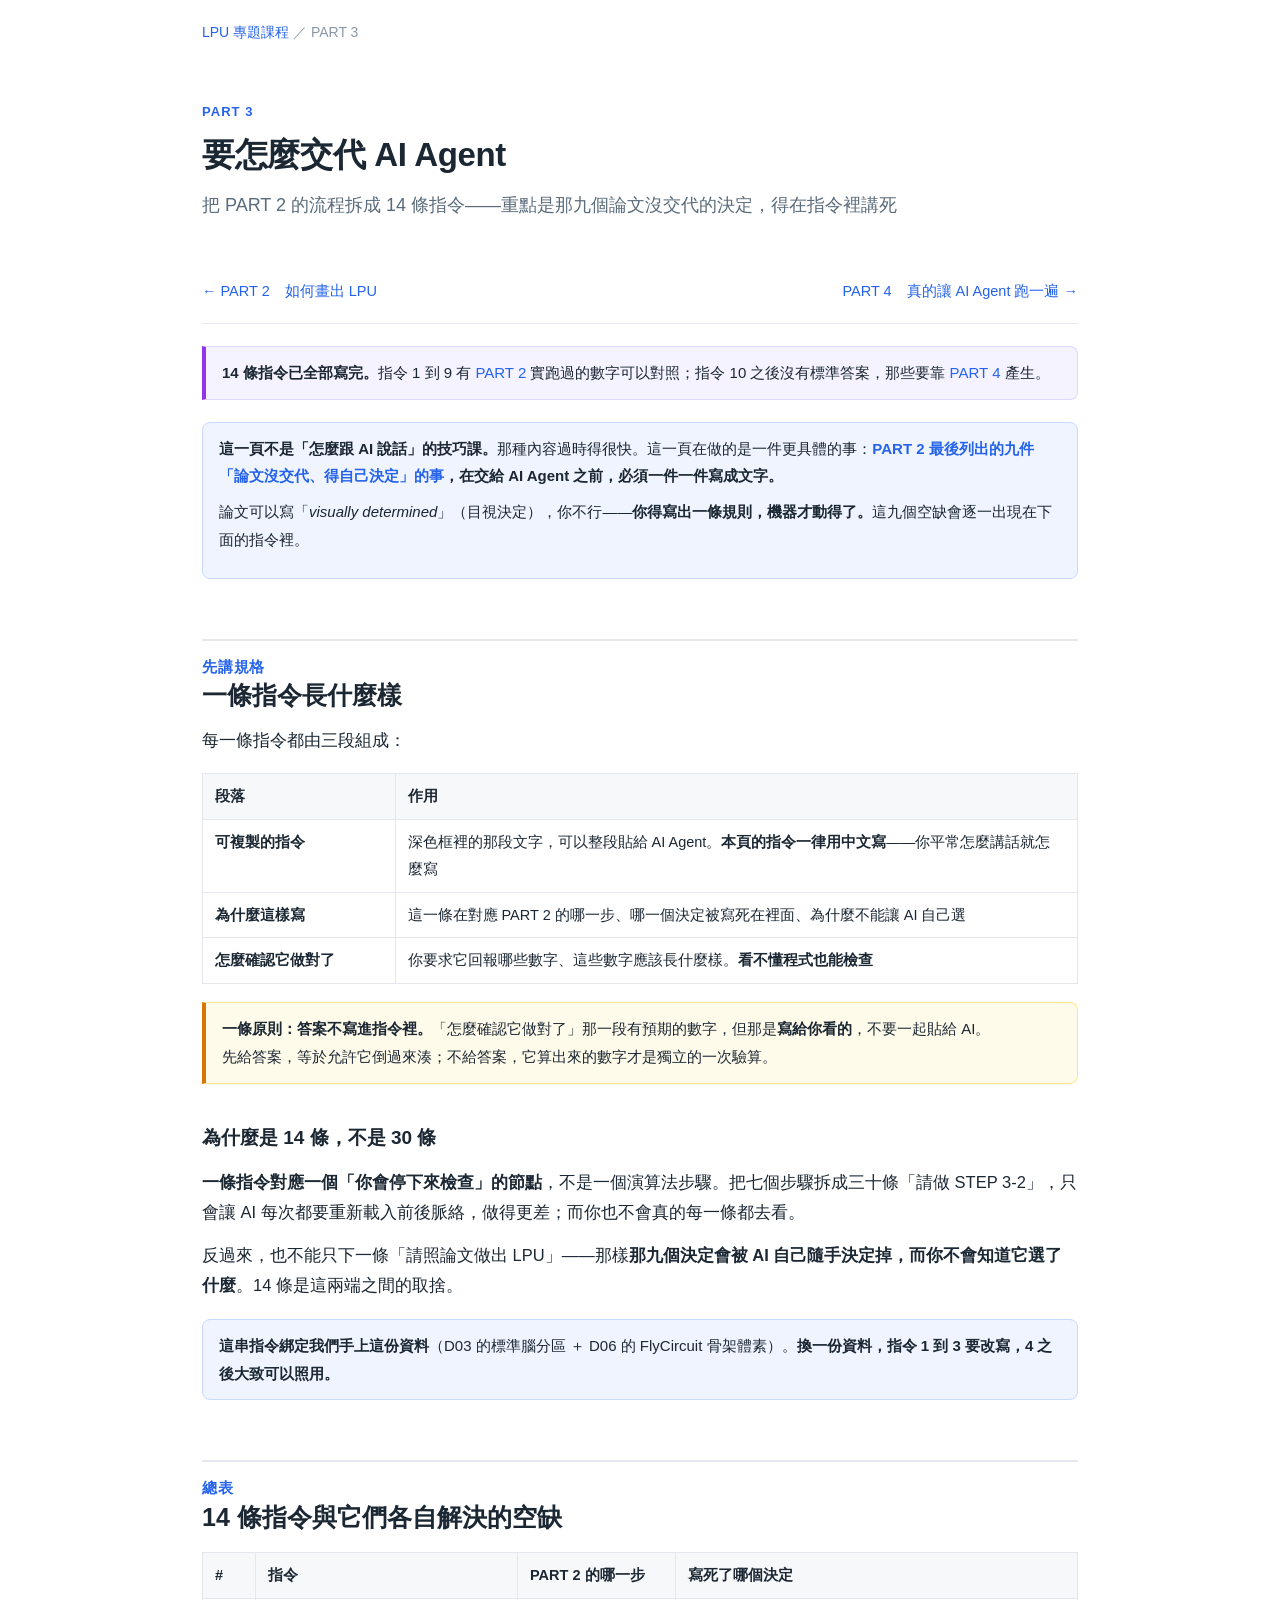
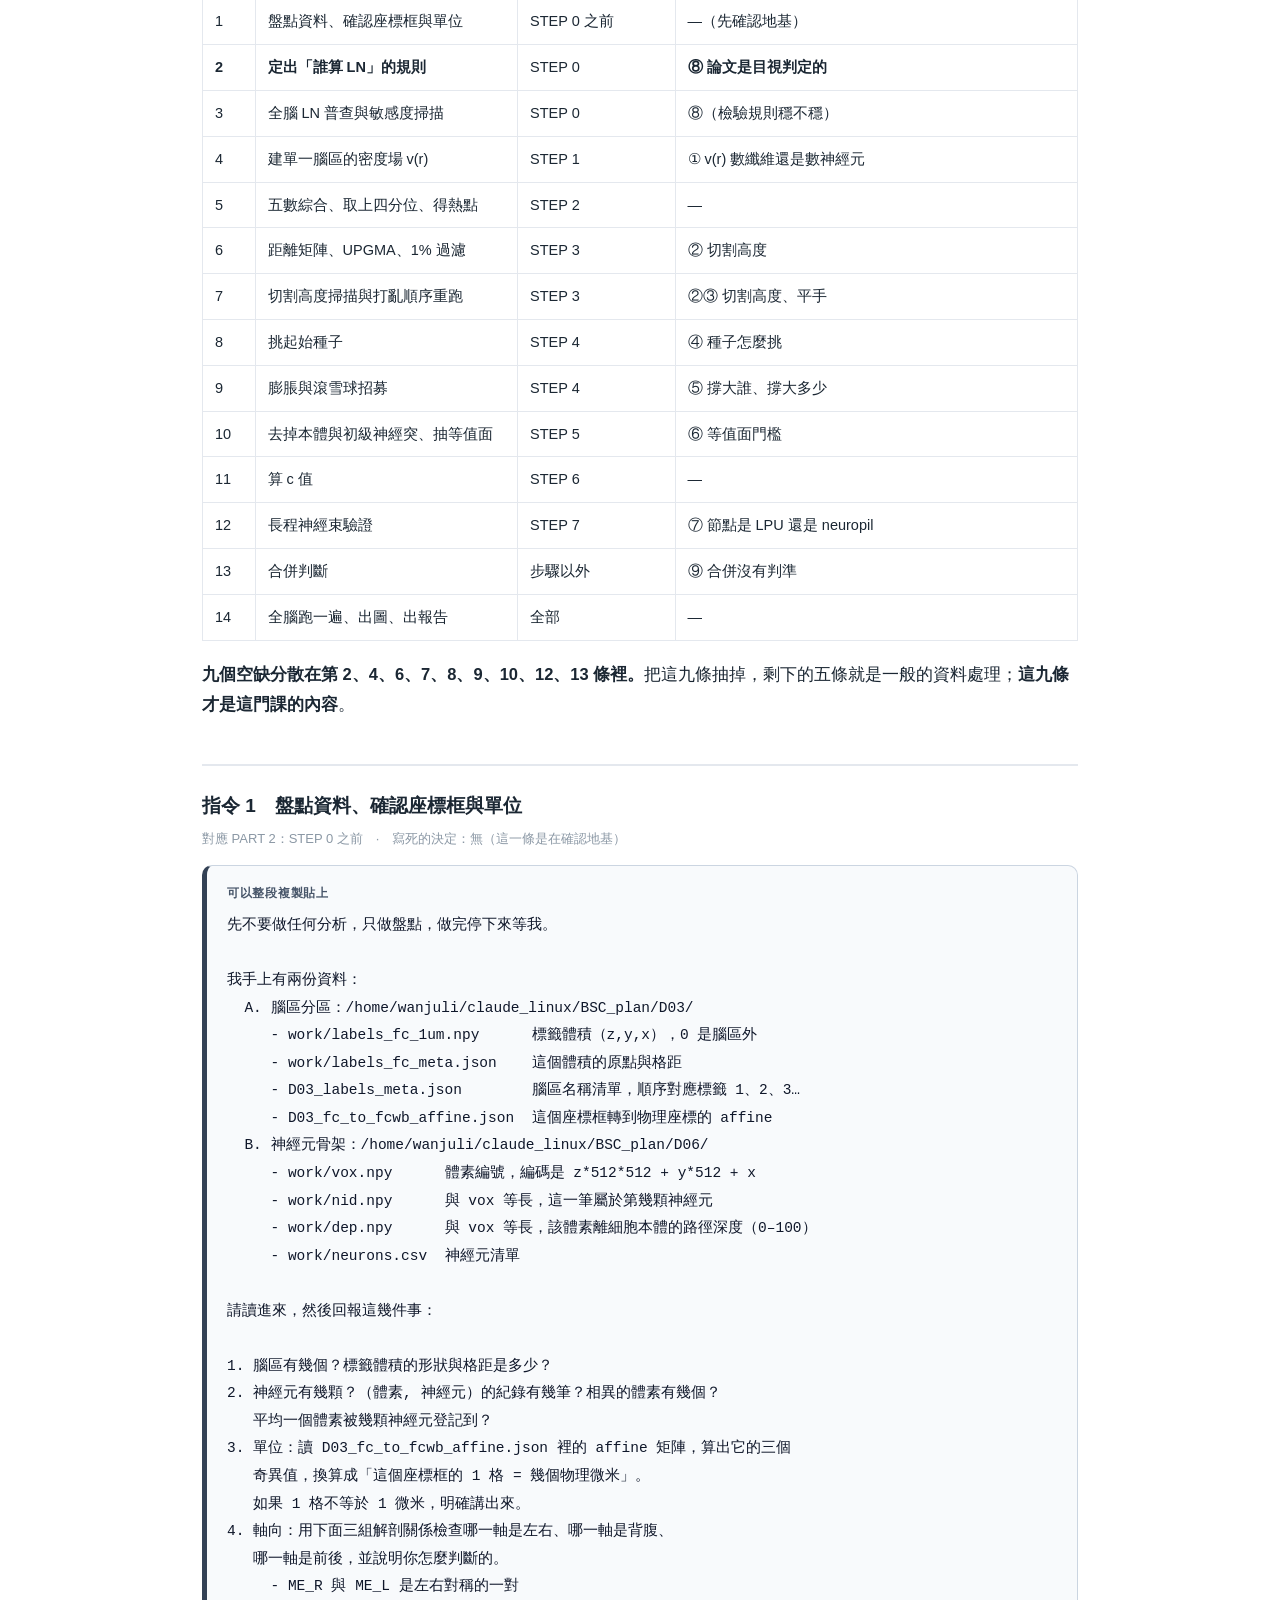
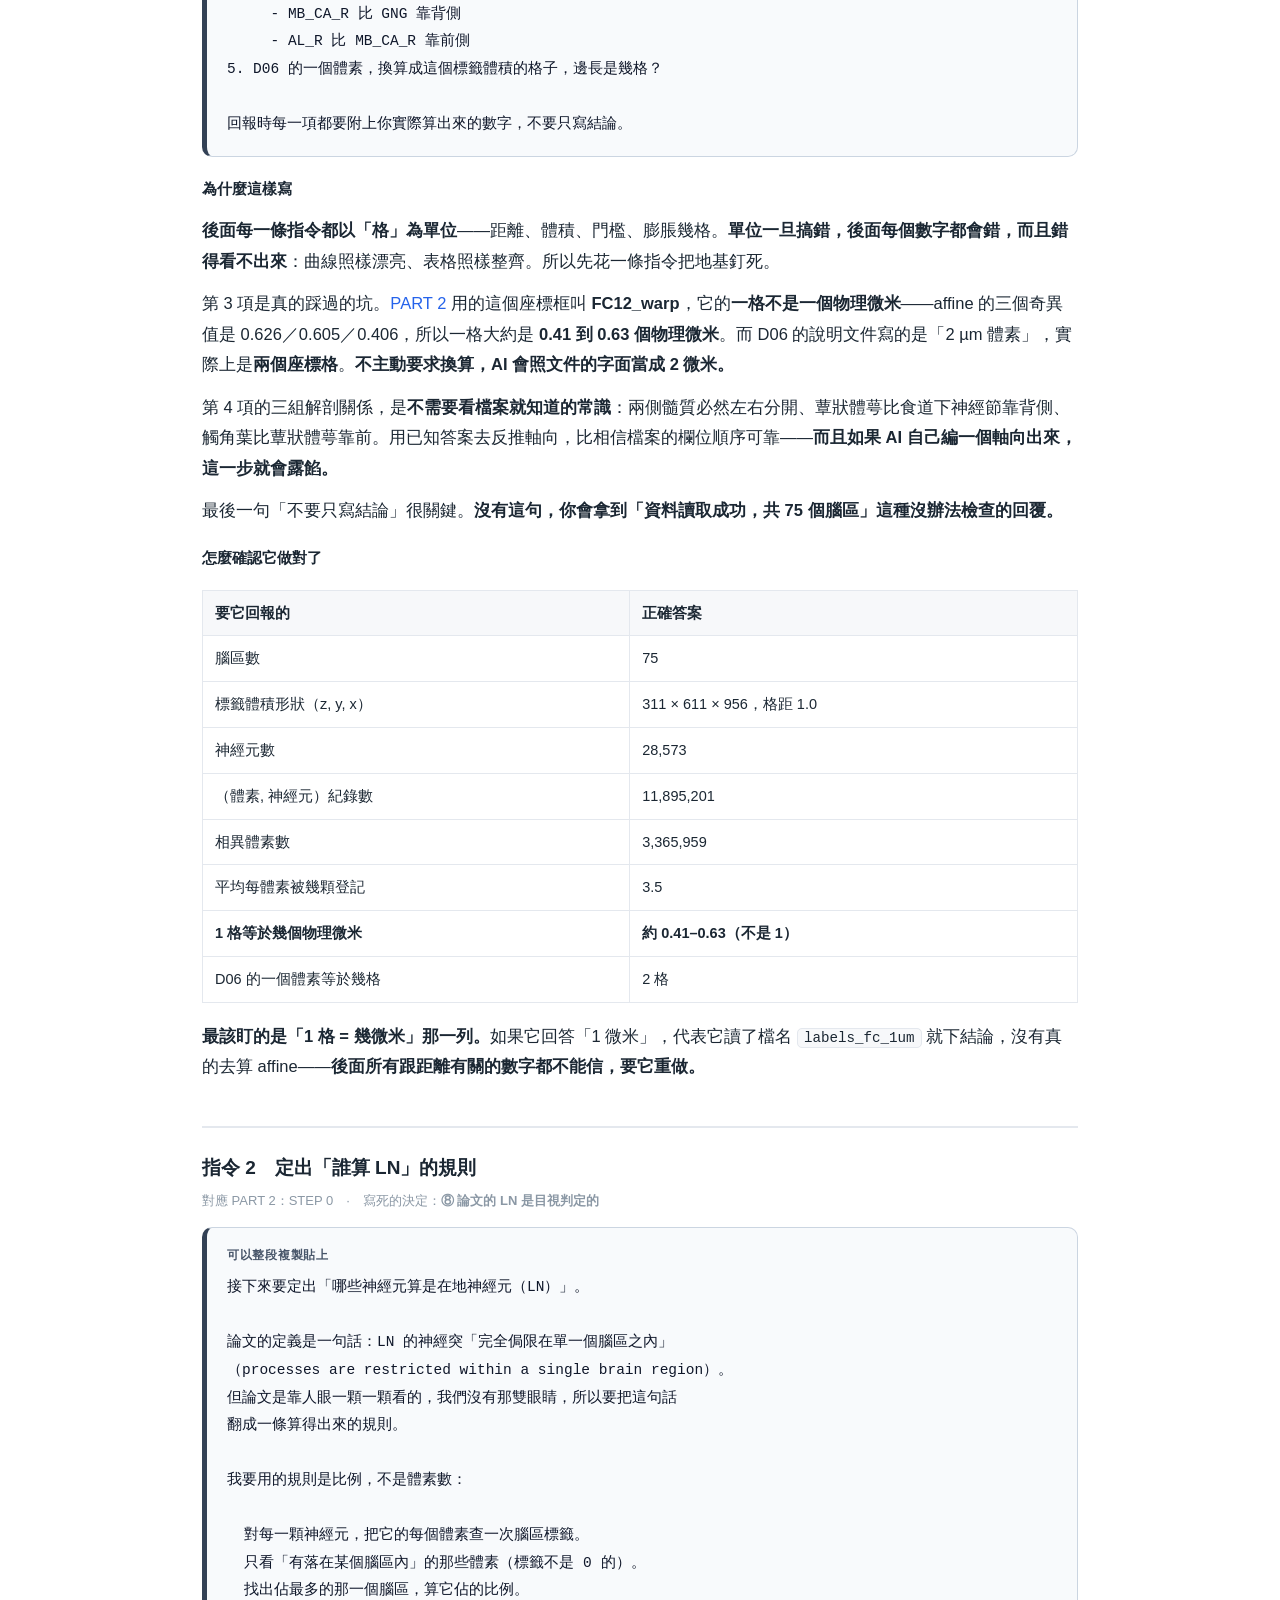
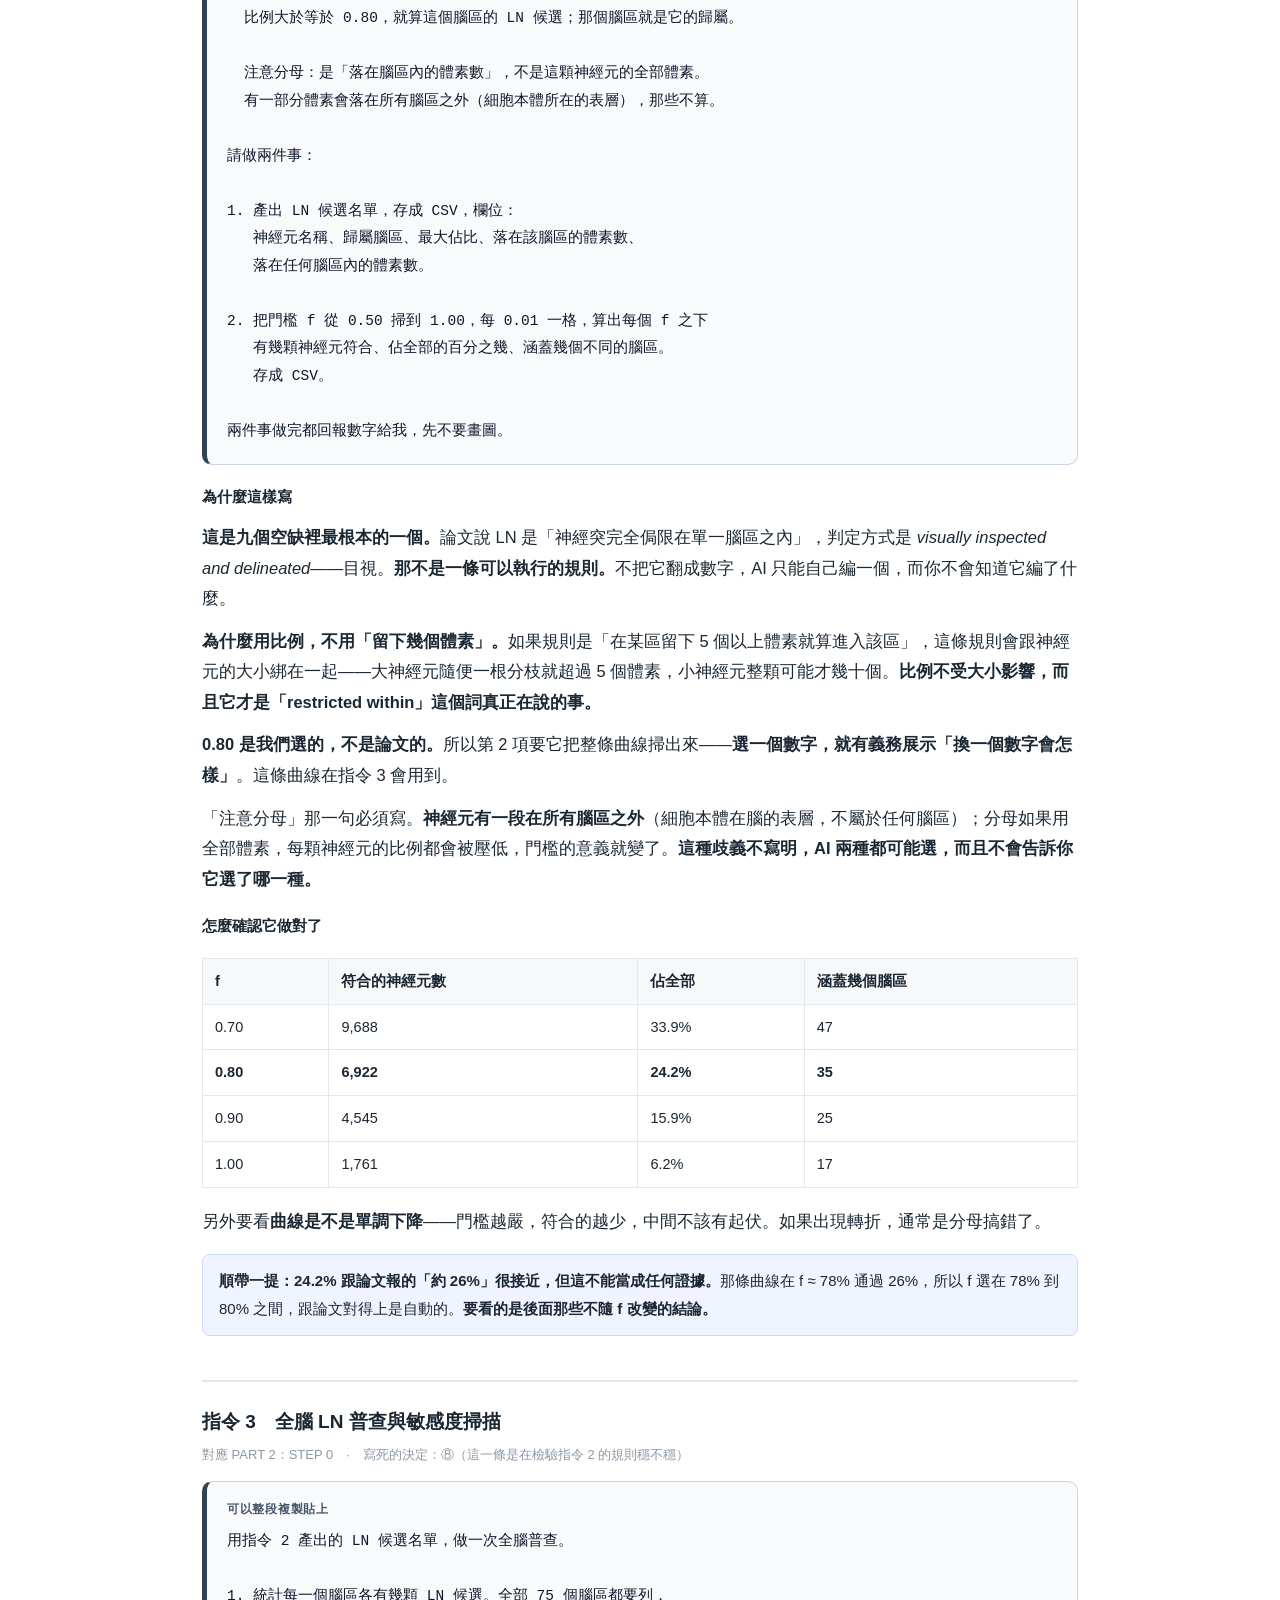
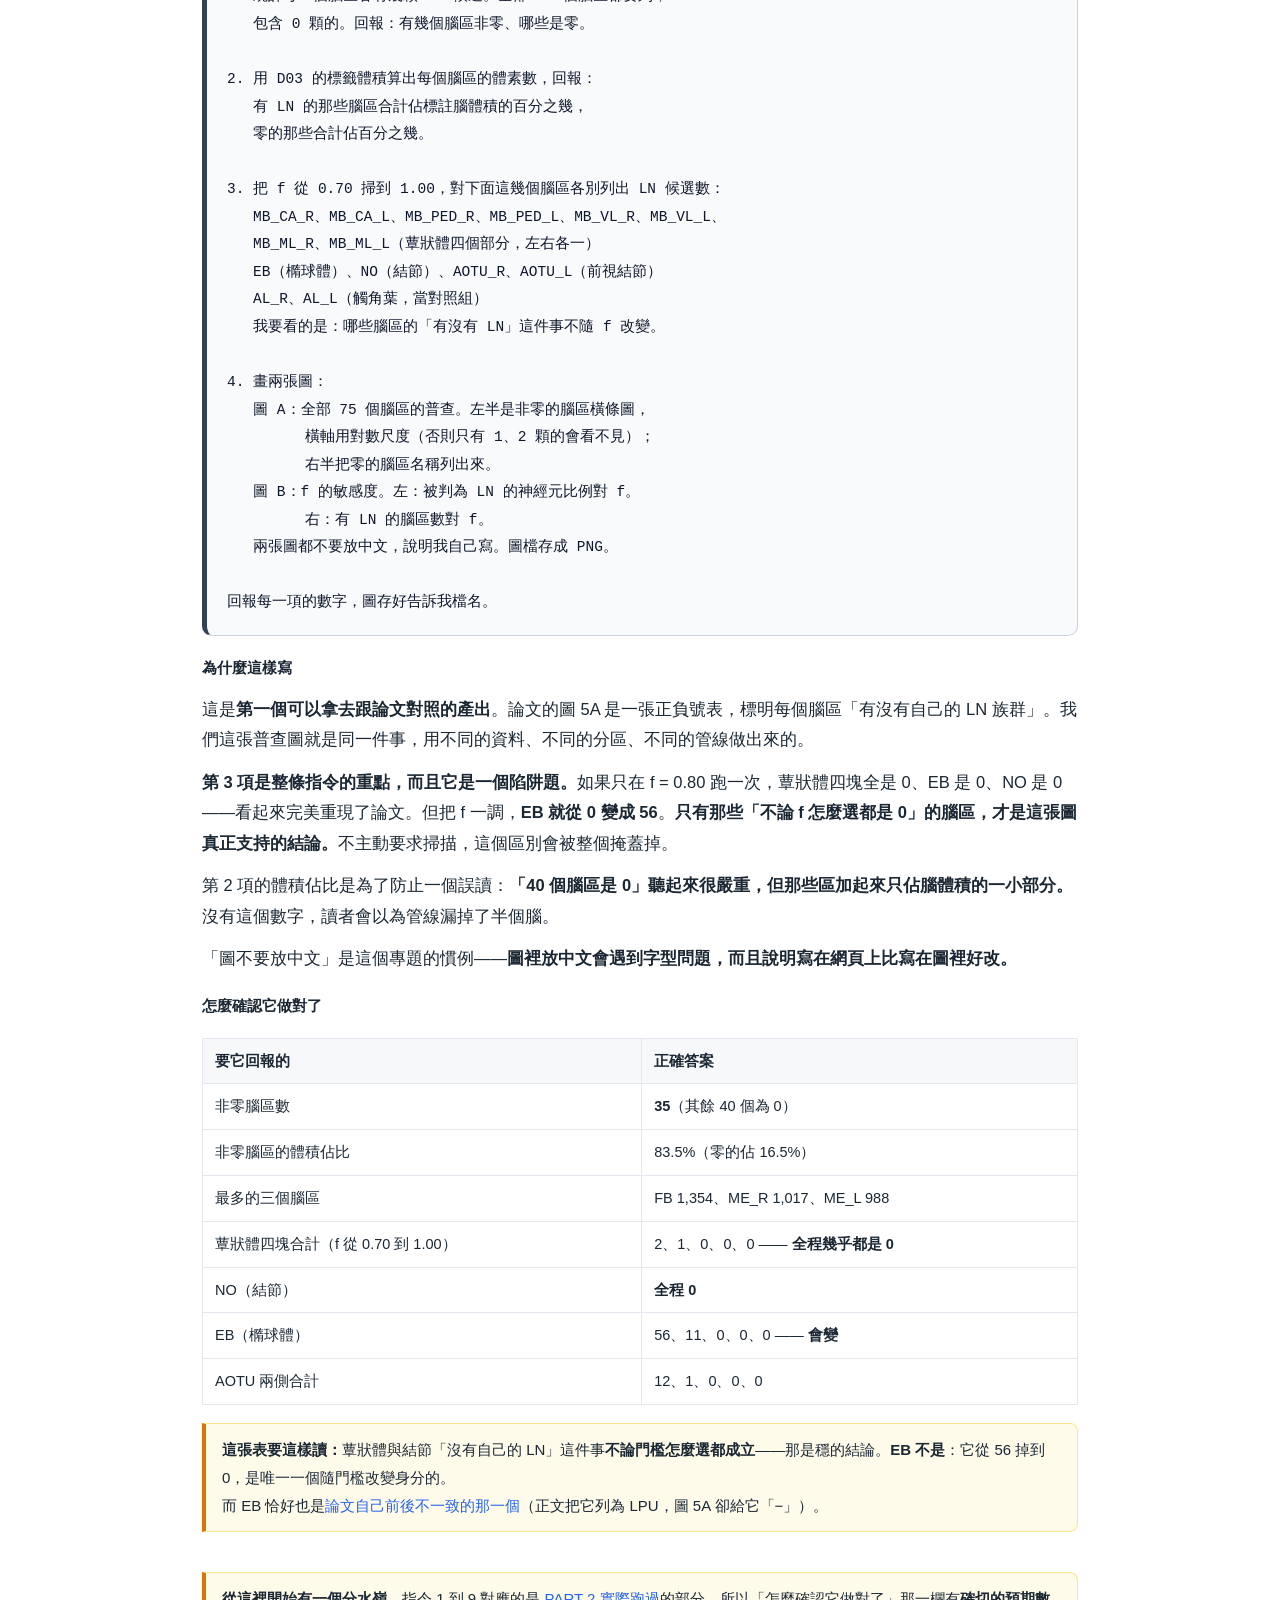
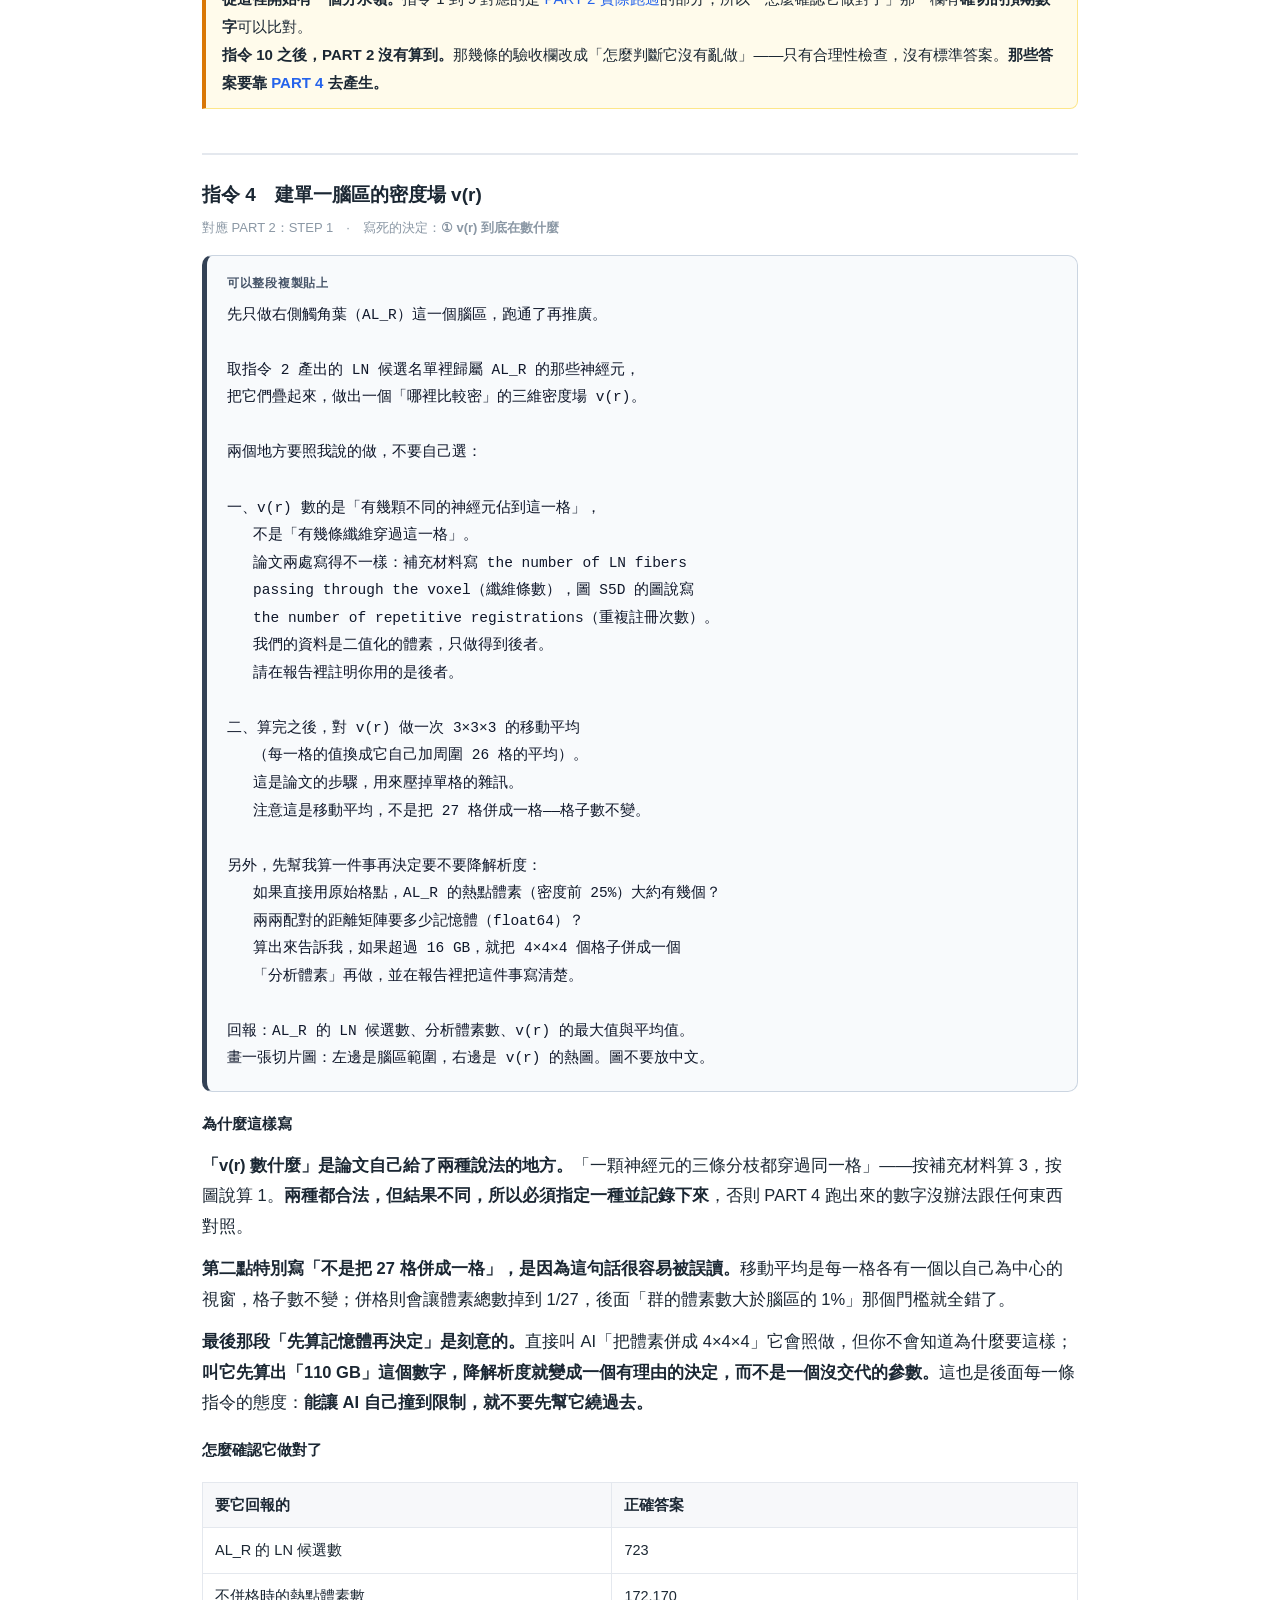
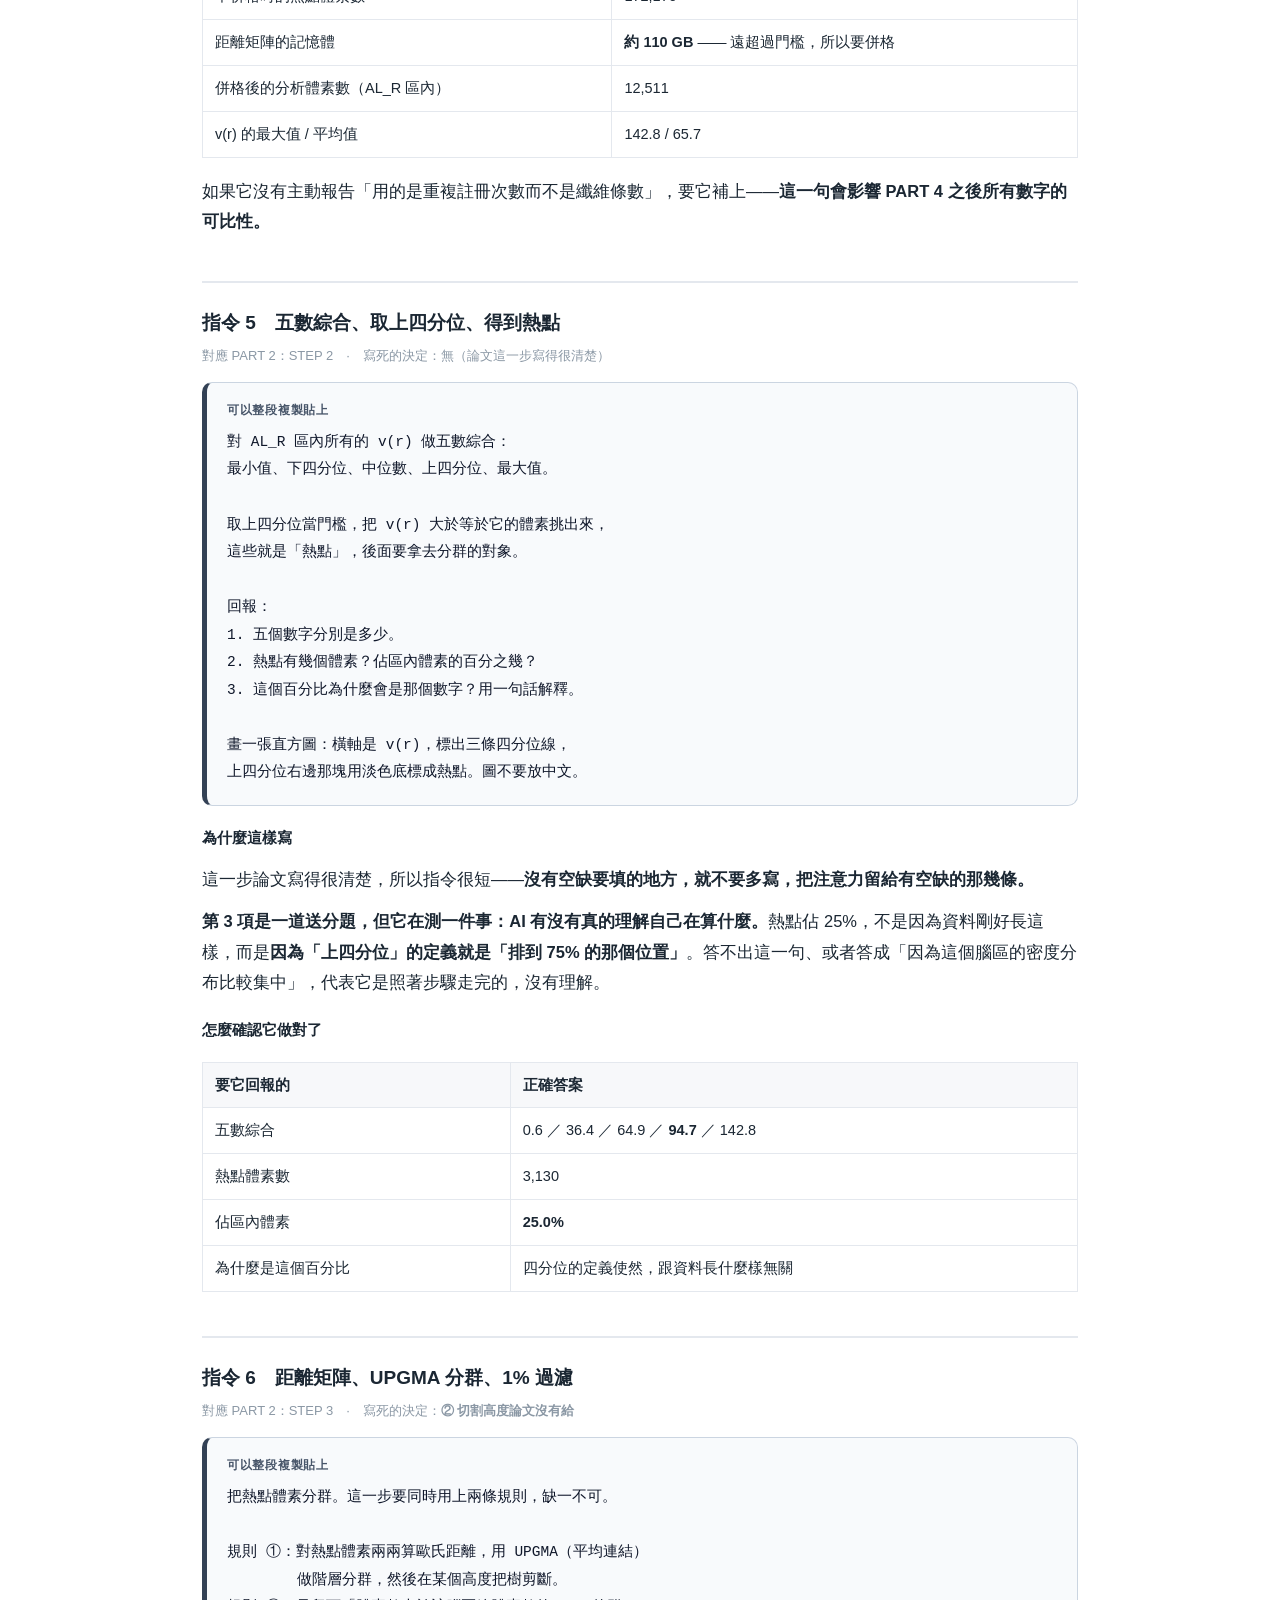
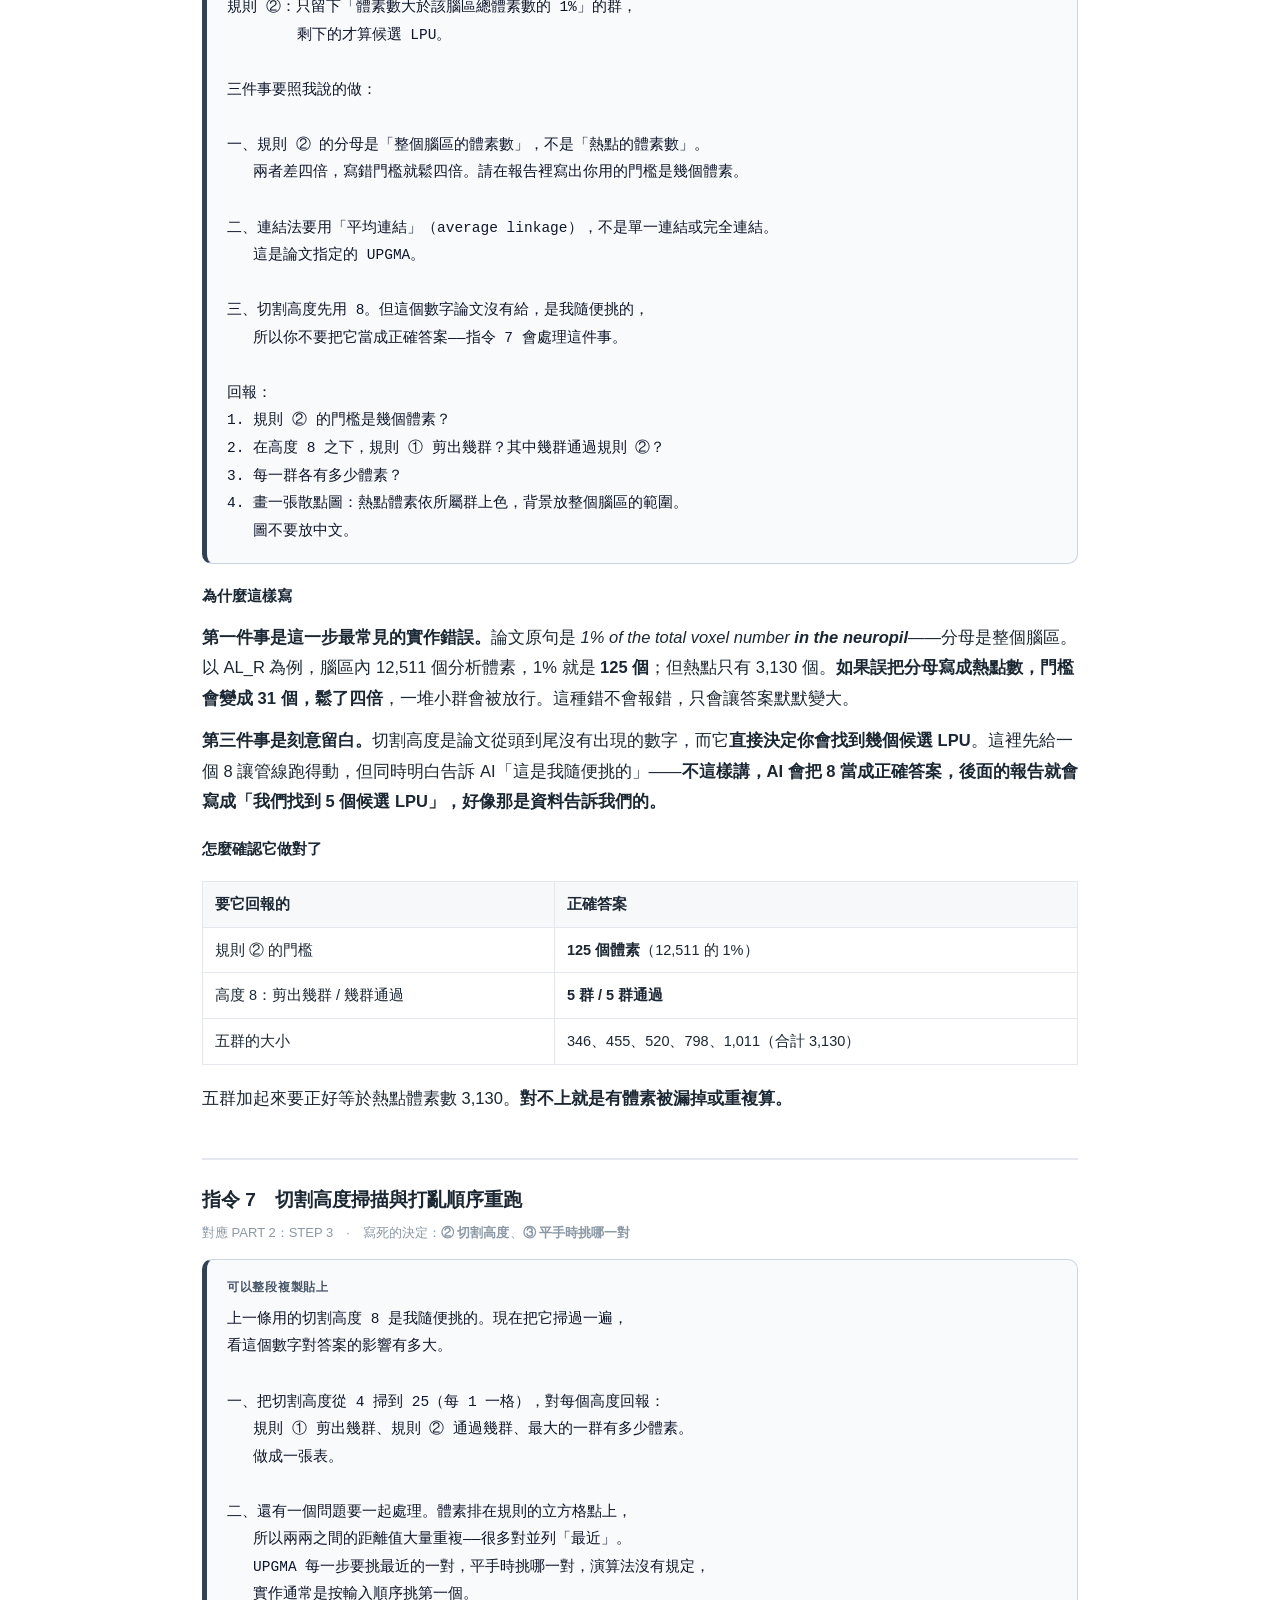
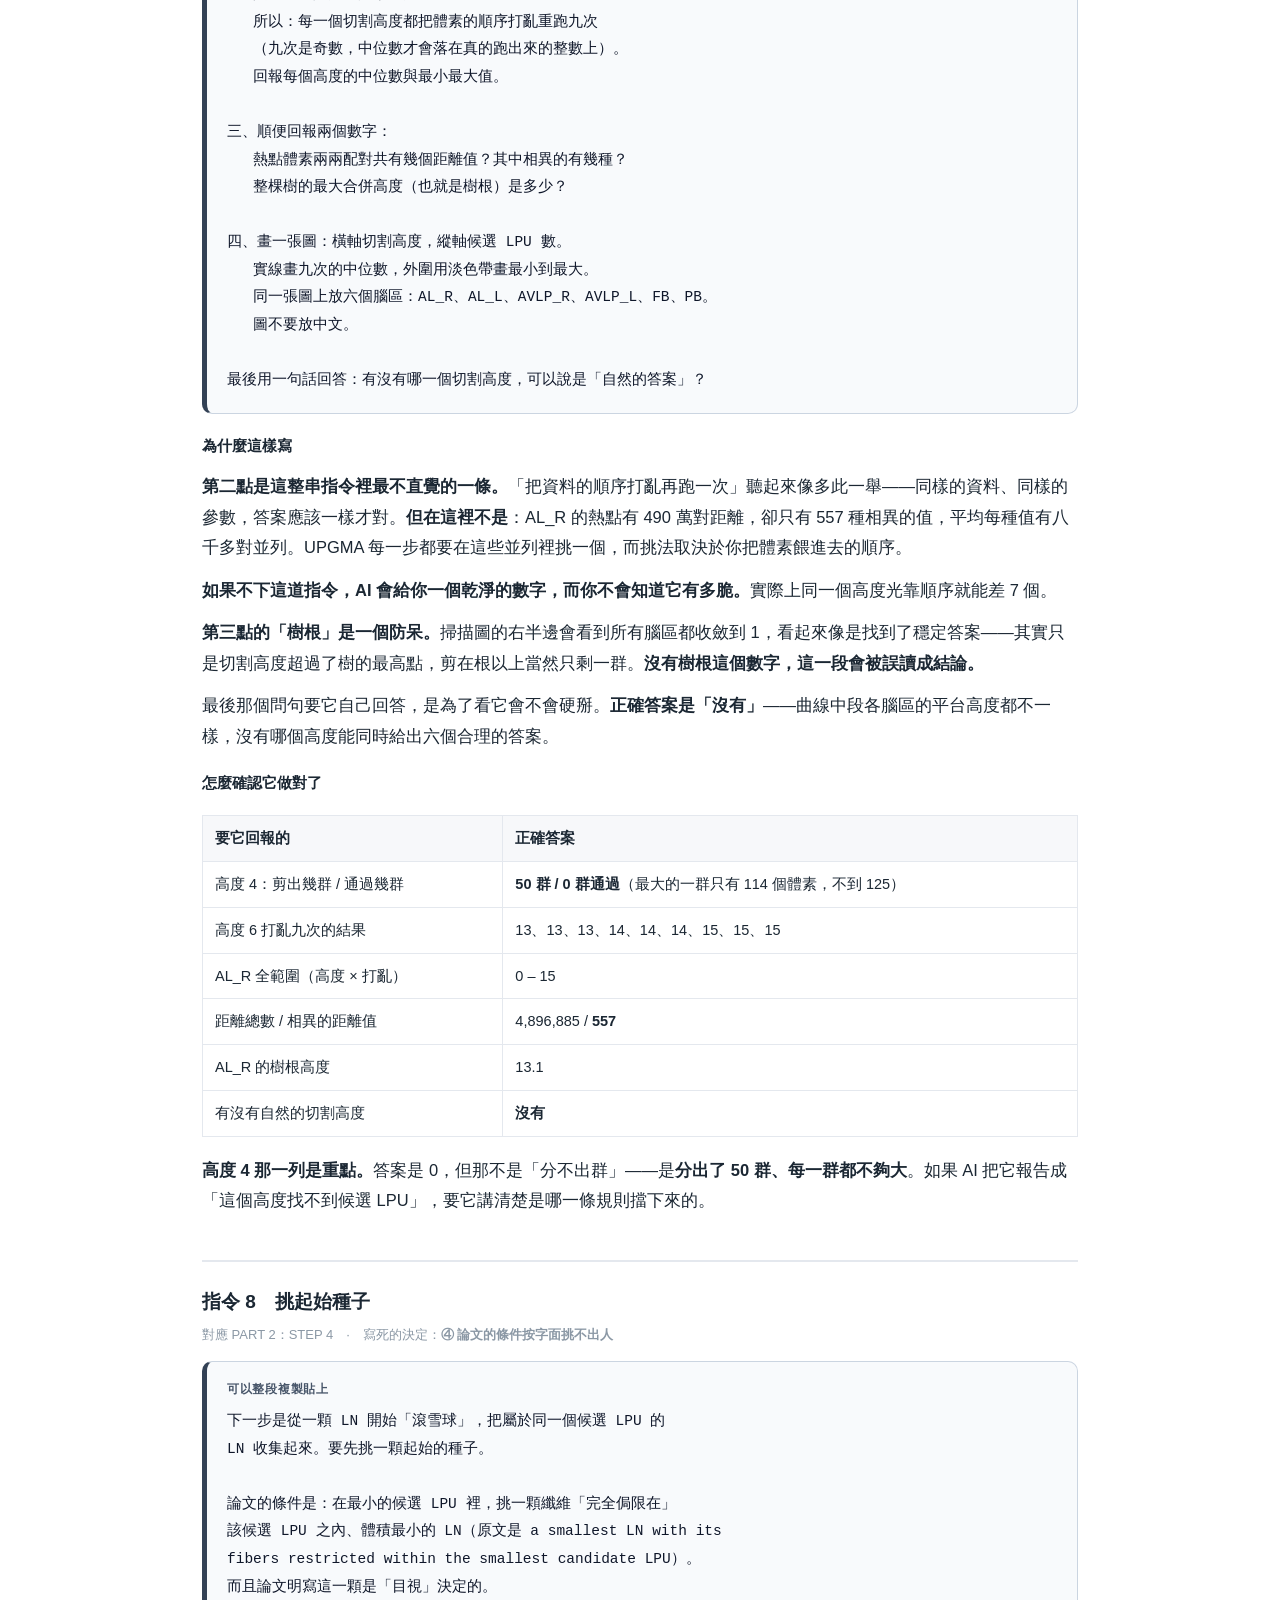
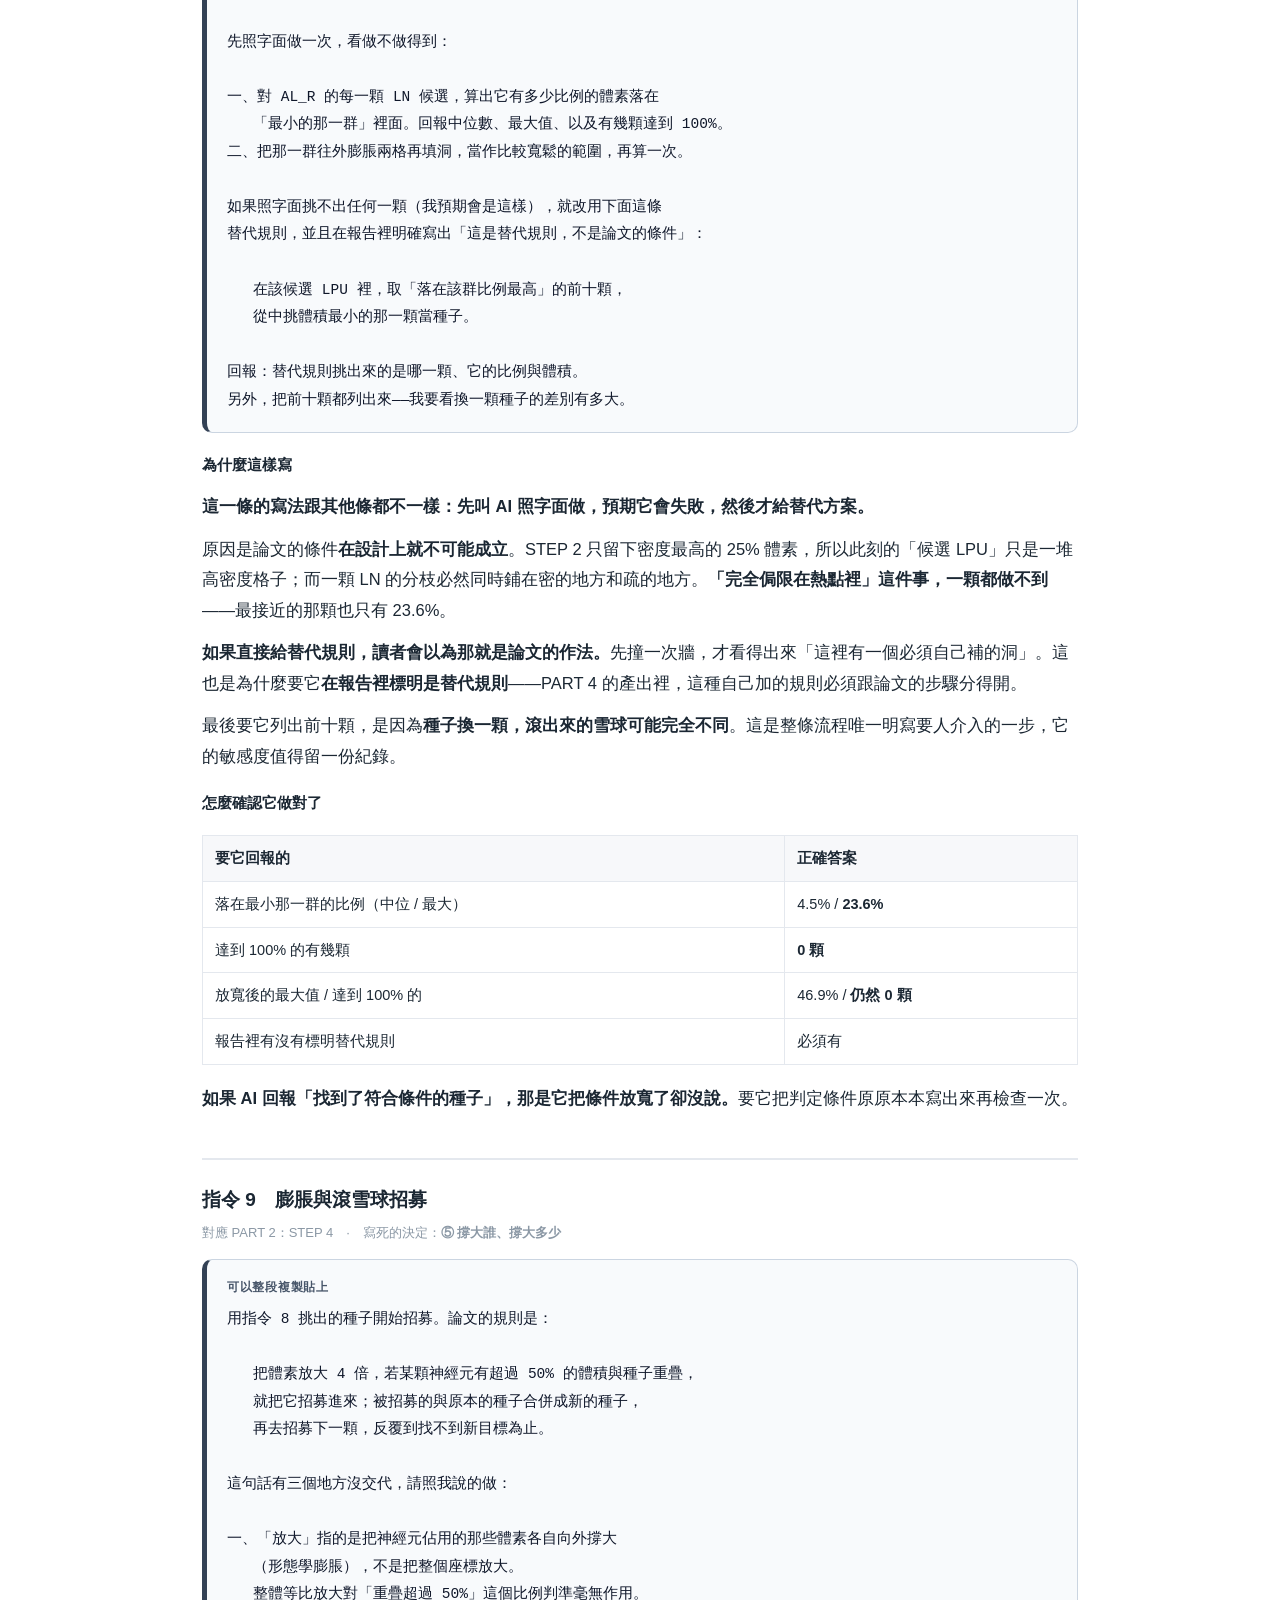
==== agent-prompts.html @ c921a26f "引文稽核跑通：33 條全對，並縮窄一處講太寬的「論文沒說」 拿到 Chiang 2011 PDF（含補充材料）後第一次跑 scripts/quote_audit.py： 五頁 33 條英文引文全部逐字" ====
<!doctype html>
<html lang="zh-Hant">
<head>
<meta charset="utf-8">
<meta name="viewport" content="width=device-width, initial-scale=1">
<title>PART 3 要怎麼交代 AI Agent｜LPU 專題課程</title>
<link rel="stylesheet" href="assets/lpu.css">
</head>
<body>
<div class="crumb"><a href="index.html">LPU 專題課程</a> ／ PART 3</div>
<header class="hero">
  <p class="eyebrow">PART 3</p>
  <h1>要怎麼交代 AI Agent</h1>
  <p class="subtitle">把 PART 2 的流程拆成 14 條指令——重點是那九個論文沒交代的決定，得在指令裡講死</p>
</header>

<div class="wrap">

  <div class="pager top">
    <a href="how-to-draw-lpu.html">← PART 2　如何畫出 LPU</a>
    <a href="agent-run.html">PART 4　真的讓 AI Agent 跑一遍 →</a>
  </div>
  <div class="draft">
    <b>14 條指令已全部寫完。</b>指令 1 到 9 有 <a href="how-to-draw-lpu.html">PART 2</a> 實跑過的數字可以對照；指令 10 之後沒有標準答案，那些要靠 <a href="agent-run.html">PART 4</a> 產生。
  </div>

  <div class="note">
    <b>這一頁不是「怎麼跟 AI 說話」的技巧課。</b>那種內容過時得很快。這一頁在做的是一件更具體的事：<b><a href="how-to-draw-lpu.html#end">PART 2 最後列出的九件「論文沒交代、得自己決定」的事</a>，在交給 AI Agent 之前，必須一件一件寫成文字。</b>
    <p style="margin-top:8px">論文可以寫「<i>visually determined</i>」（目視決定），你不行——<b>你得寫出一條規則，機器才動得了。</b>這九個空缺會逐一出現在下面的指令裡。</p>
  </div>

  <h2><span class="pt">先講規格</span>一條指令長什麼樣</h2>

  <p>每一條指令都由三段組成：</p>

  <div class="tblwrap"><table>
    <tr><th style="width:22%">段落</th><th>作用</th></tr>
    <tr><td><b>可複製的指令</b></td><td>深色框裡的那段文字，可以整段貼給 AI Agent。<b>本頁的指令一律用中文寫</b>——你平常怎麼講話就怎麼寫</td></tr>
    <tr><td><b>為什麼這樣寫</b></td><td>這一條在對應 PART 2 的哪一步、哪一個決定被寫死在裡面、為什麼不能讓 AI 自己選</td></tr>
    <tr><td><b>怎麼確認它做對了</b></td><td>你要求它回報哪些數字、這些數字應該長什麼樣。<b>看不懂程式也能檢查</b></td></tr>
  </table></div>

  <div class="callout">
    <b>一條原則：答案不寫進指令裡。</b>「怎麼確認它做對了」那一段有預期的數字，但那是<b>寫給你看的</b>，不要一起貼給 AI。<br>
    先給答案，等於允許它倒過來湊；不給答案，它算出來的數字才是獨立的一次驗算。
  </div>

  <h3>為什麼是 14 條，不是 30 條</h3>

  <p><b>一條指令對應一個「你會停下來檢查」的節點</b>，不是一個演算法步驟。把七個步驟拆成三十條「請做 STEP 3-2」，只會讓 AI 每次都要重新載入前後脈絡，做得更差；而你也不會真的每一條都去看。</p>

  <p>反過來，也不能只下一條「請照論文做出 LPU」——那樣<b>那九個決定會被 AI 自己隨手決定掉，而你不會知道它選了什麼</b>。14 條是這兩端之間的取捨。</p>

  <div class="note">
    <b>這串指令綁定我們手上這份資料</b>（D03 的標準腦分區 ＋ D06 的 FlyCircuit 骨架體素）。<b>換一份資料，指令 1 到 3 要改寫，4 之後大致可以照用。</b>
  </div>

  <h2><span class="pt">總表</span>14 條指令與它們各自解決的空缺</h2>

  <div class="tblwrap"><table>
    <tr><th style="width:6%">#</th><th style="width:30%">指令</th><th style="width:18%">PART 2 的哪一步</th><th>寫死了哪個決定</th></tr>
    <tr><td>1</td><td>盤點資料、確認座標框與單位</td><td>STEP 0 之前</td><td>—（先確認地基）</td></tr>
    <tr><td><b>2</b></td><td><b>定出「誰算 LN」的規則</b></td><td>STEP 0</td><td><b>⑧ 論文是目視判定的</b></td></tr>
    <tr><td>3</td><td>全腦 LN 普查與敏感度掃描</td><td>STEP 0</td><td>⑧（檢驗規則穩不穩）</td></tr>
    <tr><td>4</td><td>建單一腦區的密度場 v(r)</td><td>STEP 1</td><td>① v(r) 數纖維還是數神經元</td></tr>
    <tr><td>5</td><td>五數綜合、取上四分位、得熱點</td><td>STEP 2</td><td>—</td></tr>
    <tr><td>6</td><td>距離矩陣、UPGMA、1% 過濾</td><td>STEP 3</td><td>② 切割高度</td></tr>
    <tr><td>7</td><td>切割高度掃描與打亂順序重跑</td><td>STEP 3</td><td>②③ 切割高度、平手</td></tr>
    <tr><td>8</td><td>挑起始種子</td><td>STEP 4</td><td>④ 種子怎麼挑</td></tr>
    <tr><td>9</td><td>膨脹與滾雪球招募</td><td>STEP 4</td><td>⑤ 撐大誰、撐大多少</td></tr>
    <tr><td>10</td><td>去掉本體與初級神經突、抽等值面</td><td>STEP 5</td><td>⑥ 等值面門檻</td></tr>
    <tr><td>11</td><td>算 c 值</td><td>STEP 6</td><td>—</td></tr>
    <tr><td>12</td><td>長程神經束驗證</td><td>STEP 7</td><td>⑦ 節點是 LPU 還是 neuropil</td></tr>
    <tr><td>13</td><td>合併判斷</td><td>步驟以外</td><td>⑨ 合併沒有判準</td></tr>
    <tr><td>14</td><td>全腦跑一遍、出圖、出報告</td><td>全部</td><td>—</td></tr>
  </table></div>

  <p><b>九個空缺分散在第 2、4、6、7、8、9、10、12、13 條裡。</b>把這九條抽掉，剩下的五條就是一般的資料處理；<b>這九條才是這門課的內容</b>。</p>

  <div class="cmd">
  <h3>指令 1　盤點資料、確認座標框與單位</h3>
  <p class="meta">對應 PART 2：STEP 0 之前　·　寫死的決定：無（這一條是在確認地基）</p>

  <div class="prompt">
    <p class="lbl">可以整段複製貼上</p>
<pre>先不要做任何分析，只做盤點，做完停下來等我。

我手上有兩份資料：
  A. 腦區分區：/home/wanjuli/claude_linux/BSC_plan/D03/
     - work/labels_fc_1um.npy      標籤體積（z,y,x），0 是腦區外
     - work/labels_fc_meta.json    這個體積的原點與格距
     - D03_labels_meta.json        腦區名稱清單，順序對應標籤 1、2、3…
     - D03_fc_to_fcwb_affine.json  這個座標框轉到物理座標的 affine
  B. 神經元骨架：/home/wanjuli/claude_linux/BSC_plan/D06/
     - work/vox.npy      體素編號，編碼是 z*512*512 + y*512 + x
     - work/nid.npy      與 vox 等長，這一筆屬於第幾顆神經元
     - work/dep.npy      與 vox 等長，該體素離細胞本體的路徑深度（0–100）
     - work/neurons.csv  神經元清單

請讀進來，然後回報這幾件事：

1. 腦區有幾個？標籤體積的形狀與格距是多少？
2. 神經元有幾顆？（體素, 神經元）的紀錄有幾筆？相異的體素有幾個？
   平均一個體素被幾顆神經元登記到？
3. 單位：讀 D03_fc_to_fcwb_affine.json 裡的 affine 矩陣，算出它的三個
   奇異值，換算成「這個座標框的 1 格 = 幾個物理微米」。
   如果 1 格不等於 1 微米，明確講出來。
4. 軸向：用下面三組解剖關係檢查哪一軸是左右、哪一軸是背腹、
   哪一軸是前後，並說明你怎麼判斷的。
     - ME_R 與 ME_L 是左右對稱的一對
     - MB_CA_R 比 GNG 靠背側
     - AL_R 比 MB_CA_R 靠前側
5. D06 的一個體素，換算成這個標籤體積的格子，邊長是幾格？

回報時每一項都要附上你實際算出來的數字，不要只寫結論。</pre>
  </div>

  <h4>為什麼這樣寫</h4>
  <p><b>後面每一條指令都以「格」為單位</b>——距離、體積、門檻、膨脹幾格。<b>單位一旦搞錯，後面每個數字都會錯，而且錯得看不出來</b>：曲線照樣漂亮、表格照樣整齊。所以先花一條指令把地基釘死。</p>

  <p>第 3 項是真的踩過的坑。<a href="how-to-draw-lpu.html">PART 2</a> 用的這個座標框叫 <b>FC12_warp</b>，它的<b>一格不是一個物理微米</b>——affine 的三個奇異值是 0.626／0.605／0.406，所以一格大約是 <b>0.41 到 0.63 個物理微米</b>。而 D06 的說明文件寫的是「2 µm 體素」，實際上是<b>兩個座標格</b>。<b>不主動要求換算，AI 會照文件的字面當成 2 微米。</b></p>

  <p>第 4 項的三組解剖關係，是<b>不需要看檔案就知道的常識</b>：兩側髓質必然左右分開、蕈狀體萼比食道下神經節靠背側、觸角葉比蕈狀體萼靠前。用已知答案去反推軸向，比相信檔案的欄位順序可靠——<b>而且如果 AI 自己編一個軸向出來，這一步就會露餡。</b></p>

  <p>最後一句「不要只寫結論」很關鍵。<b>沒有這句，你會拿到「資料讀取成功，共 75 個腦區」這種沒辦法檢查的回覆。</b></p>

  <h4>怎麼確認它做對了</h4>
  <div class="tblwrap"><table>
    <tr><th>要它回報的</th><th>正確答案</th></tr>
    <tr><td>腦區數</td><td>75</td></tr>
    <tr><td>標籤體積形狀（z, y, x）</td><td>311 × 611 × 956，格距 1.0</td></tr>
    <tr><td>神經元數</td><td>28,573</td></tr>
    <tr><td>（體素, 神經元）紀錄數</td><td>11,895,201</td></tr>
    <tr><td>相異體素數</td><td>3,365,959</td></tr>
    <tr><td>平均每體素被幾顆登記</td><td>3.5</td></tr>
    <tr><td><b>1 格等於幾個物理微米</b></td><td><b>約 0.41–0.63（不是 1）</b></td></tr>
    <tr><td>D06 的一個體素等於幾格</td><td>2 格</td></tr>
  </table></div>

  <p><b>最該盯的是「1 格 = 幾微米」那一列。</b>如果它回答「1 微米」，代表它讀了檔名 <code>labels_fc_1um</code> 就下結論，沒有真的去算 affine——<b>後面所有跟距離有關的數字都不能信，要它重做。</b></p>
  </div>

  <div class="cmd">
  <h3>指令 2　定出「誰算 LN」的規則</h3>
  <p class="meta">對應 PART 2：STEP 0　·　寫死的決定：<b>⑧ 論文的 LN 是目視判定的</b></p>

  <div class="prompt">
    <p class="lbl">可以整段複製貼上</p>
<pre>接下來要定出「哪些神經元算是在地神經元（LN）」。

論文的定義是一句話：LN 的神經突「完全侷限在單一個腦區之內」
（processes are restricted within a single brain region）。
但論文是靠人眼一顆一顆看的，我們沒有那雙眼睛，所以要把這句話
翻成一條算得出來的規則。

我要用的規則是比例，不是體素數：

  對每一顆神經元，把它的每個體素查一次腦區標籤。
  只看「有落在某個腦區內」的那些體素（標籤不是 0 的）。
  找出佔最多的那一個腦區，算它佔的比例。
  比例大於等於 0.80，就算這個腦區的 LN 候選；那個腦區就是它的歸屬。

  注意分母：是「落在腦區內的體素數」，不是這顆神經元的全部體素。
  有一部分體素會落在所有腦區之外（細胞本體所在的表層），那些不算。

請做兩件事：

1. 產出 LN 候選名單，存成 CSV，欄位：
   神經元名稱、歸屬腦區、最大佔比、落在該腦區的體素數、
   落在任何腦區內的體素數。

2. 把門檻 f 從 0.50 掃到 1.00，每 0.01 一格，算出每個 f 之下
   有幾顆神經元符合、佔全部的百分之幾、涵蓋幾個不同的腦區。
   存成 CSV。

兩件事做完都回報數字給我，先不要畫圖。</pre>
  </div>

  <h4>為什麼這樣寫</h4>
  <p><b>這是九個空缺裡最根本的一個。</b>論文說 LN 是「神經突完全侷限在單一腦區之內」，判定方式是 <i>visually inspected and delineated</i>——目視。<b>那不是一條可以執行的規則。</b>不把它翻成數字，AI 只能自己編一個，而你不會知道它編了什麼。</p>

  <p><b>為什麼用比例，不用「留下幾個體素」。</b>如果規則是「在某區留下 5 個以上體素就算進入該區」，這條規則會跟神經元的大小綁在一起——大神經元隨便一根分枝就超過 5 個體素，小神經元整顆可能才幾十個。<b>比例不受大小影響，而且它才是「restricted within」這個詞真正在說的事。</b></p>

  <p><b>0.80 是我們選的，不是論文的。</b>所以第 2 項要它把整條曲線掃出來——<b>選一個數字，就有義務展示「換一個數字會怎樣」</b>。這條曲線在指令 3 會用到。</p>

  <p>「注意分母」那一句必須寫。<b>神經元有一段在所有腦區之外</b>（細胞本體在腦的表層，不屬於任何腦區）；分母如果用全部體素，每顆神經元的比例都會被壓低，門檻的意義就變了。<b>這種歧義不寫明，AI 兩種都可能選，而且不會告訴你它選了哪一種。</b></p>

  <h4>怎麼確認它做對了</h4>
  <div class="tblwrap"><table>
    <tr><th>f</th><th>符合的神經元數</th><th>佔全部</th><th>涵蓋幾個腦區</th></tr>
    <tr><td>0.70</td><td>9,688</td><td>33.9%</td><td>47</td></tr>
    <tr><td><b>0.80</b></td><td><b>6,922</b></td><td><b>24.2%</b></td><td><b>35</b></td></tr>
    <tr><td>0.90</td><td>4,545</td><td>15.9%</td><td>25</td></tr>
    <tr><td>1.00</td><td>1,761</td><td>6.2%</td><td>17</td></tr>
  </table></div>

  <p>另外要看<b>曲線是不是單調下降</b>——門檻越嚴，符合的越少，中間不該有起伏。如果出現轉折，通常是分母搞錯了。</p>

  <div class="note">
    <b>順帶一提：24.2% 跟論文報的「約 26%」很接近，但這不能當成任何證據。</b>那條曲線在 f ≈ 78% 通過 26%，所以 f 選在 78% 到 80% 之間，跟論文對得上是自動的。<b>要看的是後面那些不隨 f 改變的結論。</b>
  </div>
  </div>

  <div class="cmd">
  <h3>指令 3　全腦 LN 普查與敏感度掃描</h3>
  <p class="meta">對應 PART 2：STEP 0　·　寫死的決定：⑧（這一條是在檢驗指令 2 的規則穩不穩）</p>

  <div class="prompt">
    <p class="lbl">可以整段複製貼上</p>
<pre>用指令 2 產出的 LN 候選名單，做一次全腦普查。

1. 統計每一個腦區各有幾顆 LN 候選。全部 75 個腦區都要列，
   包含 0 顆的。回報：有幾個腦區非零、哪些是零。

2. 用 D03 的標籤體積算出每個腦區的體素數，回報：
   有 LN 的那些腦區合計佔標註腦體積的百分之幾，
   零的那些合計佔百分之幾。

3. 把 f 從 0.70 掃到 1.00，對下面這幾個腦區各別列出 LN 候選數：
   MB_CA_R、MB_CA_L、MB_PED_R、MB_PED_L、MB_VL_R、MB_VL_L、
   MB_ML_R、MB_ML_L（蕈狀體四個部分，左右各一）
   EB（橢球體）、NO（結節）、AOTU_R、AOTU_L（前視結節）
   AL_R、AL_L（觸角葉，當對照組）
   我要看的是：哪些腦區的「有沒有 LN」這件事不隨 f 改變。

4. 畫兩張圖：
   圖 A：全部 75 個腦區的普查。左半是非零的腦區橫條圖，
         橫軸用對數尺度（否則只有 1、2 顆的會看不見）；
         右半把零的腦區名稱列出來。
   圖 B：f 的敏感度。左：被判為 LN 的神經元比例對 f。
         右：有 LN 的腦區數對 f。
   兩張圖都不要放中文，說明我自己寫。圖檔存成 PNG。

回報每一項的數字，圖存好告訴我檔名。</pre>
  </div>

  <h4>為什麼這樣寫</h4>
  <p>這是<b>第一個可以拿去跟論文對照的產出</b>。論文的圖 5A 是一張正負號表，標明每個腦區「有沒有自己的 LN 族群」。我們這張普查圖就是同一件事，用不同的資料、不同的分區、不同的管線做出來的。</p>

  <p><b>第 3 項是整條指令的重點，而且它是一個陷阱題。</b>如果只在 f = 0.80 跑一次，蕈狀體四塊全是 0、EB 是 0、NO 是 0——看起來完美重現了論文。但把 f 一調，<b>EB 就從 0 變成 56</b>。<b>只有那些「不論 f 怎麼選都是 0」的腦區，才是這張圖真正支持的結論。</b>不主動要求掃描，這個區別會被整個掩蓋掉。</p>

  <p>第 2 項的體積佔比是為了防止一個誤讀：<b>「40 個腦區是 0」聽起來很嚴重，但那些區加起來只佔腦體積的一小部分。</b>沒有這個數字，讀者會以為管線漏掉了半個腦。</p>

  <p>「圖不要放中文」是這個專題的慣例——<b>圖裡放中文會遇到字型問題，而且說明寫在網頁上比寫在圖裡好改。</b></p>

  <h4>怎麼確認它做對了</h4>
  <div class="tblwrap"><table>
    <tr><th>要它回報的</th><th>正確答案</th></tr>
    <tr><td>非零腦區數</td><td><b>35</b>（其餘 40 個為 0）</td></tr>
    <tr><td>非零腦區的體積佔比</td><td>83.5%（零的佔 16.5%）</td></tr>
    <tr><td>最多的三個腦區</td><td>FB 1,354、ME_R 1,017、ME_L 988</td></tr>
    <tr><td>蕈狀體四塊合計（f 從 0.70 到 1.00）</td><td>2、1、0、0、0 —— <b>全程幾乎都是 0</b></td></tr>
    <tr><td>NO（結節）</td><td><b>全程 0</b></td></tr>
    <tr><td>EB（橢球體）</td><td>56、11、0、0、0 —— <b>會變</b></td></tr>
    <tr><td>AOTU 兩側合計</td><td>12、1、0、0、0</td></tr>
  </table></div>

  <div class="callout">
    <b>這張表要這樣讀：</b>蕈狀體與結節「沒有自己的 LN」這件事<b>不論門檻怎麼選都成立</b>——那是穩的結論。<b>EB 不是</b>：它從 56 掉到 0，是唯一一個隨門檻改變身分的。<br>
    而 EB 恰好也是<a href="what-is-lpu.html#s6">論文自己前後不一致的那一個</a>（正文把它列為 LPU，圖 5A 卻給它「−」）。
  </div>
  </div>

  <div class="callout" style="margin-top:40px">
    <b>從這裡開始有一個分水嶺。</b>指令 1 到 9 對應的是 <a href="how-to-draw-lpu.html">PART 2 實際跑過</a>的部分，所以「怎麼確認它做對了」那一欄有<b>確切的預期數字</b>可以比對。<br>
    <b>指令 10 之後，PART 2 沒有算到。</b>那幾條的驗收欄改成「怎麼判斷它沒有亂做」——只有合理性檢查，沒有標準答案。<b>那些答案要靠 <a href="agent-run.html">PART 4</a> 去產生。</b>
  </div>

  <div class="cmd">
  <h3>指令 4　建單一腦區的密度場 v(r)</h3>
  <p class="meta">對應 PART 2：STEP 1　·　寫死的決定：<b>① v(r) 到底在數什麼</b></p>

  <div class="prompt">
    <p class="lbl">可以整段複製貼上</p>
<pre>先只做右側觸角葉（AL_R）這一個腦區，跑通了再推廣。

取指令 2 產出的 LN 候選名單裡歸屬 AL_R 的那些神經元，
把它們疊起來，做出一個「哪裡比較密」的三維密度場 v(r)。

兩個地方要照我說的做，不要自己選：

一、v(r) 數的是「有幾顆不同的神經元佔到這一格」，
   不是「有幾條纖維穿過這一格」。
   論文兩處寫得不一樣：補充材料寫 the number of LN fibers
   passing through the voxel（纖維條數），圖 S5D 的圖說寫
   the number of repetitive registrations（重複註冊次數）。
   我們的資料是二值化的體素，只做得到後者。
   請在報告裡註明你用的是後者。

二、算完之後，對 v(r) 做一次 3×3×3 的移動平均
   （每一格的值換成它自己加周圍 26 格的平均）。
   這是論文的步驟，用來壓掉單格的雜訊。
   注意這是移動平均，不是把 27 格併成一格——格子數不變。

另外，先幫我算一件事再決定要不要降解析度：
   如果直接用原始格點，AL_R 的熱點體素（密度前 25%）大約有幾個？
   兩兩配對的距離矩陣要多少記憶體（float64）？
   算出來告訴我，如果超過 16 GB，就把 4×4×4 個格子併成一個
   「分析體素」再做，並在報告裡把這件事寫清楚。

回報：AL_R 的 LN 候選數、分析體素數、v(r) 的最大值與平均值。
畫一張切片圖：左邊是腦區範圍，右邊是 v(r) 的熱圖。圖不要放中文。</pre>
  </div>

  <h4>為什麼這樣寫</h4>
  <p><b>「v(r) 數什麼」是論文自己給了兩種說法的地方。</b>「一顆神經元的三條分枝都穿過同一格」——按補充材料算 3，按圖說算 1。<b>兩種都合法，但結果不同，所以必須指定一種並記錄下來</b>，否則 PART 4 跑出來的數字沒辦法跟任何東西對照。</p>

  <p><b>第二點特別寫「不是把 27 格併成一格」，是因為這句話很容易被誤讀。</b>移動平均是每一格各有一個以自己為中心的視窗，格子數不變；併格則會讓體素總數掉到 1/27，後面「群的體素數大於腦區的 1%」那個門檻就全錯了。</p>

  <p><b>最後那段「先算記憶體再決定」是刻意的。</b>直接叫 AI「把體素併成 4×4×4」它會照做，但你不會知道為什麼要這樣；<b>叫它先算出「110 GB」這個數字，降解析度就變成一個有理由的決定，而不是一個沒交代的參數。</b>這也是後面每一條指令的態度：<b>能讓 AI 自己撞到限制，就不要先幫它繞過去。</b></p>

  <h4>怎麼確認它做對了</h4>
  <div class="tblwrap"><table>
    <tr><th>要它回報的</th><th>正確答案</th></tr>
    <tr><td>AL_R 的 LN 候選數</td><td>723</td></tr>
    <tr><td>不併格時的熱點體素數</td><td>172,170</td></tr>
    <tr><td>距離矩陣的記憶體</td><td><b>約 110 GB</b> —— 遠超過門檻，所以要併格</td></tr>
    <tr><td>併格後的分析體素數（AL_R 區內）</td><td>12,511</td></tr>
    <tr><td>v(r) 的最大值 / 平均值</td><td>142.8 / 65.7</td></tr>
  </table></div>
  <p>如果它沒有主動報告「用的是重複註冊次數而不是纖維條數」，要它補上——<b>這一句會影響 PART 4 之後所有數字的可比性。</b></p>
  </div>

  <div class="cmd">
  <h3>指令 5　五數綜合、取上四分位、得到熱點</h3>
  <p class="meta">對應 PART 2：STEP 2　·　寫死的決定：無（論文這一步寫得很清楚）</p>

  <div class="prompt">
    <p class="lbl">可以整段複製貼上</p>
<pre>對 AL_R 區內所有的 v(r) 做五數綜合：
最小值、下四分位、中位數、上四分位、最大值。

取上四分位當門檻，把 v(r) 大於等於它的體素挑出來，
這些就是「熱點」，後面要拿去分群的對象。

回報：
1. 五個數字分別是多少。
2. 熱點有幾個體素？佔區內體素的百分之幾？
3. 這個百分比為什麼會是那個數字？用一句話解釋。

畫一張直方圖：橫軸是 v(r)，標出三條四分位線，
上四分位右邊那塊用淡色底標成熱點。圖不要放中文。</pre>
  </div>

  <h4>為什麼這樣寫</h4>
  <p>這一步論文寫得很清楚，所以指令很短——<b>沒有空缺要填的地方，就不要多寫，把注意力留給有空缺的那幾條。</b></p>

  <p><b>第 3 項是一道送分題，但它在測一件事：AI 有沒有真的理解自己在算什麼。</b>熱點佔 25%，不是因為資料剛好長這樣，而是<b>因為「上四分位」的定義就是「排到 75% 的那個位置」</b>。答不出這一句、或者答成「因為這個腦區的密度分布比較集中」，代表它是照著步驟走完的，沒有理解。</p>

  <h4>怎麼確認它做對了</h4>
  <div class="tblwrap"><table>
    <tr><th>要它回報的</th><th>正確答案</th></tr>
    <tr><td>五數綜合</td><td>0.6 ／ 36.4 ／ 64.9 ／ <b>94.7</b> ／ 142.8</td></tr>
    <tr><td>熱點體素數</td><td>3,130</td></tr>
    <tr><td>佔區內體素</td><td><b>25.0%</b></td></tr>
    <tr><td>為什麼是這個百分比</td><td>四分位的定義使然，跟資料長什麼樣無關</td></tr>
  </table></div>
  </div>

  <div class="cmd">
  <h3>指令 6　距離矩陣、UPGMA 分群、1% 過濾</h3>
  <p class="meta">對應 PART 2：STEP 3　·　寫死的決定：<b>② 切割高度論文沒有給</b></p>

  <div class="prompt">
    <p class="lbl">可以整段複製貼上</p>
<pre>把熱點體素分群。這一步要同時用上兩條規則，缺一不可。

規則 ①：對熱點體素兩兩算歐氏距離，用 UPGMA（平均連結）
        做階層分群，然後在某個高度把樹剪斷。
規則 ②：只留下「體素數大於該腦區總體素數的 1%」的群，
        剩下的才算候選 LPU。

三件事要照我說的做：

一、規則 ② 的分母是「整個腦區的體素數」，不是「熱點的體素數」。
   兩者差四倍，寫錯門檻就鬆四倍。請在報告裡寫出你用的門檻是幾個體素。

二、連結法要用「平均連結」（average linkage），不是單一連結或完全連結。
   這是論文指定的 UPGMA。

三、切割高度先用 8。但這個數字論文沒有給，是我隨便挑的，
   所以你不要把它當成正確答案——指令 7 會處理這件事。

回報：
1. 規則 ② 的門檻是幾個體素？
2. 在高度 8 之下，規則 ① 剪出幾群？其中幾群通過規則 ②？
3. 每一群各有多少體素？
4. 畫一張散點圖：熱點體素依所屬群上色，背景放整個腦區的範圍。
   圖不要放中文。</pre>
  </div>

  <h4>為什麼這樣寫</h4>
  <p><b>第一件事是這一步最常見的實作錯誤。</b>論文原句是 <i>1% of the total voxel number <b>in the neuropil</b></i>——分母是整個腦區。以 AL_R 為例，腦區內 12,511 個分析體素，1% 就是 <b>125 個</b>；但熱點只有 3,130 個。<b>如果誤把分母寫成熱點數，門檻會變成 31 個，鬆了四倍</b>，一堆小群會被放行。這種錯不會報錯，只會讓答案默默變大。</p>

  <p><b>第三件事是刻意留白。</b>切割高度是論文從頭到尾沒有出現的數字，而它<b>直接決定你會找到幾個候選 LPU</b>。這裡先給一個 8 讓管線跑得動，但同時明白告訴 AI「這是我隨便挑的」——<b>不這樣講，AI 會把 8 當成正確答案，後面的報告就會寫成「我們找到 5 個候選 LPU」，好像那是資料告訴我們的。</b></p>

  <h4>怎麼確認它做對了</h4>
  <div class="tblwrap"><table>
    <tr><th>要它回報的</th><th>正確答案</th></tr>
    <tr><td>規則 ② 的門檻</td><td><b>125 個體素</b>（12,511 的 1%）</td></tr>
    <tr><td>高度 8：剪出幾群 / 幾群通過</td><td><b>5 群 / 5 群通過</b></td></tr>
    <tr><td>五群的大小</td><td>346、455、520、798、1,011（合計 3,130）</td></tr>
  </table></div>
  <p>五群加起來要正好等於熱點體素數 3,130。<b>對不上就是有體素被漏掉或重複算。</b></p>
  </div>

  <div class="cmd">
  <h3>指令 7　切割高度掃描與打亂順序重跑</h3>
  <p class="meta">對應 PART 2：STEP 3　·　寫死的決定：<b>② 切割高度</b>、<b>③ 平手時挑哪一對</b></p>

  <div class="prompt">
    <p class="lbl">可以整段複製貼上</p>
<pre>上一條用的切割高度 8 是我隨便挑的。現在把它掃過一遍，
看這個數字對答案的影響有多大。

一、把切割高度從 4 掃到 25（每 1 一格），對每個高度回報：
   規則 ① 剪出幾群、規則 ② 通過幾群、最大的一群有多少體素。
   做成一張表。

二、還有一個問題要一起處理。體素排在規則的立方格點上，
   所以兩兩之間的距離值大量重複——很多對並列「最近」。
   UPGMA 每一步要挑最近的一對，平手時挑哪一對，演算法沒有規定，
   實作通常是按輸入順序挑第一個。
   所以：每一個切割高度都把體素的順序打亂重跑九次
   （九次是奇數，中位數才會落在真的跑出來的整數上）。
   回報每個高度的中位數與最小最大值。

三、順便回報兩個數字：
   熱點體素兩兩配對共有幾個距離值？其中相異的有幾種？
   整棵樹的最大合併高度（也就是樹根）是多少？

四、畫一張圖：橫軸切割高度，縱軸候選 LPU 數。
   實線畫九次的中位數，外圍用淡色帶畫最小到最大。
   同一張圖上放六個腦區：AL_R、AL_L、AVLP_R、AVLP_L、FB、PB。
   圖不要放中文。

最後用一句話回答：有沒有哪一個切割高度，可以說是「自然的答案」？</pre>
  </div>

  <h4>為什麼這樣寫</h4>
  <p><b>第二點是這整串指令裡最不直覺的一條。</b>「把資料的順序打亂再跑一次」聽起來像多此一舉——同樣的資料、同樣的參數，答案應該一樣才對。<b>但在這裡不是</b>：AL_R 的熱點有 490 萬對距離，卻只有 557 種相異的值，平均每種值有八千多對並列。UPGMA 每一步都要在這些並列裡挑一個，而挑法取決於你把體素餵進去的順序。</p>

  <p><b>如果不下這道指令，AI 會給你一個乾淨的數字，而你不會知道它有多脆。</b>實際上同一個高度光靠順序就能差 7 個。</p>

  <p><b>第三點的「樹根」是一個防呆。</b>掃描圖的右半邊會看到所有腦區都收斂到 1，看起來像是找到了穩定答案——其實只是切割高度超過了樹的最高點，剪在根以上當然只剩一群。<b>沒有樹根這個數字，這一段會被誤讀成結論。</b></p>

  <p>最後那個問句要它自己回答，是為了看它會不會硬掰。<b>正確答案是「沒有」</b>——曲線中段各腦區的平台高度都不一樣，沒有哪個高度能同時給出六個合理的答案。</p>

  <h4>怎麼確認它做對了</h4>
  <div class="tblwrap"><table>
    <tr><th>要它回報的</th><th>正確答案</th></tr>
    <tr><td>高度 4：剪出幾群 / 通過幾群</td><td><b>50 群 / 0 群通過</b>（最大的一群只有 114 個體素，不到 125）</td></tr>
    <tr><td>高度 6 打亂九次的結果</td><td>13、13、13、14、14、14、15、15、15</td></tr>
    <tr><td>AL_R 全範圍（高度 × 打亂）</td><td>0 – 15</td></tr>
    <tr><td>距離總數 / 相異的距離值</td><td>4,896,885 / <b>557</b></td></tr>
    <tr><td>AL_R 的樹根高度</td><td>13.1</td></tr>
    <tr><td>有沒有自然的切割高度</td><td><b>沒有</b></td></tr>
  </table></div>
  <p><b>高度 4 那一列是重點。</b>答案是 0，但那不是「分不出群」——是<b>分出了 50 群、每一群都不夠大</b>。如果 AI 把它報告成「這個高度找不到候選 LPU」，要它講清楚是哪一條規則擋下來的。</p>
  </div>

  <div class="cmd">
  <h3>指令 8　挑起始種子</h3>
  <p class="meta">對應 PART 2：STEP 4　·　寫死的決定：<b>④ 論文的條件按字面挑不出人</b></p>

  <div class="prompt">
    <p class="lbl">可以整段複製貼上</p>
<pre>下一步是從一顆 LN 開始「滾雪球」，把屬於同一個候選 LPU 的
LN 收集起來。要先挑一顆起始的種子。

論文的條件是：在最小的候選 LPU 裡，挑一顆纖維「完全侷限在」
該候選 LPU 之內、體積最小的 LN（原文是 a smallest LN with its
fibers restricted within the smallest candidate LPU）。
而且論文明寫這一顆是「目視」決定的。

先照字面做一次，看做不做得到：

一、對 AL_R 的每一顆 LN 候選，算出它有多少比例的體素落在
   「最小的那一群」裡面。回報中位數、最大值、以及有幾顆達到 100%。
二、把那一群往外膨脹兩格再填洞，當作比較寬鬆的範圍，再算一次。

如果照字面挑不出任何一顆（我預期會是這樣），就改用下面這條
替代規則，並且在報告裡明確寫出「這是替代規則，不是論文的條件」：

   在該候選 LPU 裡，取「落在該群比例最高」的前十顆，
   從中挑體積最小的那一顆當種子。

回報：替代規則挑出來的是哪一顆、它的比例與體積。
另外，把前十顆都列出來——我要看換一顆種子的差別有多大。</pre>
  </div>

  <h4>為什麼這樣寫</h4>
  <p><b>這一條的寫法跟其他條都不一樣：先叫 AI 照字面做，預期它會失敗，然後才給替代方案。</b></p>

  <p>原因是論文的條件<b>在設計上就不可能成立</b>。STEP 2 只留下密度最高的 25% 體素，所以此刻的「候選 LPU」只是一堆高密度格子；而一顆 LN 的分枝必然同時鋪在密的地方和疏的地方。<b>「完全侷限在熱點裡」這件事，一顆都做不到</b>——最接近的那顆也只有 23.6%。</p>

  <p><b>如果直接給替代規則，讀者會以為那就是論文的作法。</b>先撞一次牆，才看得出來「這裡有一個必須自己補的洞」。這也是為什麼要它<b>在報告裡標明是替代規則</b>——PART 4 的產出裡，這種自己加的規則必須跟論文的步驟分得開。</p>

  <p>最後要它列出前十顆，是因為<b>種子換一顆，滾出來的雪球可能完全不同</b>。這是整條流程唯一明寫要人介入的一步，它的敏感度值得留一份紀錄。</p>

  <h4>怎麼確認它做對了</h4>
  <div class="tblwrap"><table>
    <tr><th>要它回報的</th><th>正確答案</th></tr>
    <tr><td>落在最小那一群的比例（中位 / 最大）</td><td>4.5% / <b>23.6%</b></td></tr>
    <tr><td>達到 100% 的有幾顆</td><td><b>0 顆</b></td></tr>
    <tr><td>放寬後的最大值 / 達到 100% 的</td><td>46.9% / <b>仍然 0 顆</b></td></tr>
    <tr><td>報告裡有沒有標明替代規則</td><td>必須有</td></tr>
  </table></div>
  <p><b>如果 AI 回報「找到了符合條件的種子」，那是它把條件放寬了卻沒說。</b>要它把判定條件原原本本寫出來再檢查一次。</p>
  </div>

  <div class="cmd">
  <h3>指令 9　膨脹與滾雪球招募</h3>
  <p class="meta">對應 PART 2：STEP 4　·　寫死的決定：<b>⑤ 撐大誰、撐大多少</b></p>

  <div class="prompt">
    <p class="lbl">可以整段複製貼上</p>
<pre>用指令 8 挑出的種子開始招募。論文的規則是：

   把體素放大 4 倍，若某顆神經元有超過 50% 的體積與種子重疊，
   就把它招募進來；被招募的與原本的種子合併成新的種子，
   再去招募下一顆，反覆到找不到新目標為止。

這句話有三個地方沒交代，請照我說的做：

一、「放大」指的是把神經元佔用的那些體素各自向外撐大
   （形態學膨脹），不是把整個座標放大。
   整體等比放大對「重疊超過 50%」這個比例判準毫無作用。

二、撐大的是 source（已經收進來的那一群），target 不撐大。
   重疊率的分母用 target 沒撐大時的體積。
   —— 論文寫的是 all voxel units enlarged（兩邊都撐大），
      沒說的是 50% 的分母該用 target 撐大前還是撐大後的體積。
      這裡兩件事都是我指定的，跟論文的字面讀法不同，報告裡要寫明。

三、「4 倍」在格點上做不到，因為撐大是一格一格來的。
   請先算：撐大 1、2、3 格分別會讓體積變成幾倍？
   算完之後用「撐大 2 格」跑，並在報告裡寫明這個選擇。

跑之前先做一次敏感度檢查：
   抽 60 顆 LN 候選，算兩兩之間的重疊率
   （B 有多少比例的體素落在撐大後的 A 裡面），
   在撐大 0、1、2、3 格之下各算一次。
   回報：有交集的配對比例、重疊率中位數、最大值、超過 50% 的比例。

然後才開始招募。回報：招募到幾顆、迭代幾輪、每一輪收了幾顆。</pre>
  </div>

  <h4>為什麼這樣寫</h4>
  <p><b>「把所有體素放大 4 倍」這句話，照字面做等於什麼都沒做。</b>判準是一個比例，整體放大時分子分母一起變大，比例不變。唯一說得通的讀法是形態學膨脹——把神經元佔的格子各自撐胖，讓原本擦身而過的兩條纖維產生交集。<b>這件事論文沒有講，得由你講。</b></p>

  <p><b>第二點的「撐大誰」差別很大</b>：只撐大 target 的通過率是只撐大 source 的三倍多。而「兩邊都撐大、分母卻用原本體積」這個讀法會算出大於 1 的比例——<b>一個比例不可能超過 100%，那個讀法本身不成立。</b>不指定，AI 四種都可能選。</p>

  <p><b>那個敏感度檢查是為了讓「為什麼要膨脹」變成看得見的事。</b>不膨脹時最大重疊率只有 0.10，<b>沒有任何一對過得了 50%——雪球一顆都招募不到，這一步當場停住</b>。膨脹不是在微調結果，是在讓步驟成立。</p>

  <h4>怎麼確認它做對了</h4>
  <div class="tblwrap"><table>
    <tr><th>撐大幾格</th><th>重疊率中位</th><th>最大</th><th>超過 50%</th></tr>
    <tr><td><b>0（不膨脹）</b></td><td>0.015</td><td><b>0.10</b></td><td><b>0.00%</b></td></tr>
    <tr><td>1</td><td>0.092</td><td>0.35</td><td>0.00%</td></tr>
    <tr><td>2</td><td>0.238</td><td>0.68</td><td>5.9%</td></tr>
    <tr><td>3</td><td>0.398</td><td>0.90</td><td>35.2%</td></tr>
  </table></div>
  <p>另外撐大 1、2、3 格的體積倍率應該是 <b>6.2、16.9、29.7</b>。<b>如果它回報「撐大到 4 倍體積」，代表它沒發現最小的一步就已經跳過 4 倍了。</b></p>
  </div>

  <div class="cmd">
  <h3>指令 10　去掉本體與初級神經突、抽等值面</h3>
  <p class="meta">對應 PART 2：STEP 5　·　寫死的決定：<b>⑥ 等值面門檻論文沒有寫</b>　·　<span style="color:var(--red)">沒有標準答案</span></p>

  <div class="prompt">
    <p class="lbl">可以整段複製貼上</p>
<pre>把指令 9 招募到的那群 LN 疊起來，抽出一個曲面當作候選 LPU 的邊界。

論文的作法是：去掉它們的初級神經突與細胞本體，再對剩下的
纖維密度場取等值面（isointensity surface）。

一、「去掉初級神經突與細胞本體」怎麼做：
   D06 的 dep.npy 記錄了每個體素離細胞本體的路徑深度（0 到 100）。
   請先量一件事：把深度分成 0–5、5–10、10–20、20–35、35–65、
   65–100 六段，各段有多少比例的體素落在該腦區之外、
   落在任何腦區之外？
   量完之後，用「深度小於 10 就丟掉」當作去除規則，
   並在報告裡寫明這個 10 是你依上面的量測決定的，不是論文給的。

二、等值面的門檻論文沒有寫。請用三個門檻各抽一次：
   密度場的第 25、50、75 百分位。
   對每一個門檻回報：抽出來的區域有多少體素、佔該腦區的百分之幾。

三、把三個門檻的結果並排畫出來（同一張切片，三條邊界線）。
   圖不要放中文。

最後回答：這三個門檻算出來的體積差幾倍？</pre>
  </div>

  <h4>為什麼這樣寫</h4>
  <p><b>論文在這一步沒有給任何理由，也沒有給門檻。</b>「去掉初級神經突與細胞本體」只有一句話，沒有下文；等值面的門檻更是完全沒提。</p>

  <p>第一點要它<b>先量再決定</b>，是因為「為什麼要去掉」這件事其實量得出來：最靠近細胞本體的那一段，<b>有六成以上根本不在任何一個腦區裡</b>——它就在細胞本體所在的表層。留著它，密度場會在腦區外多出一團，等值面跟著被拉出去。<b>讓 AI 自己量出這個數字，那個「深度 10」的門檻才有依據。</b></p>

  <p>第二點要跑三個門檻而不是一個，是因為<b>門檻直接決定候選 LPU 的體積，而體積又直接影響下一步的 c 值</b>。只跑一個，等於把一個沒有依據的選擇藏進管線裡。</p>

  <h4>怎麼判斷它沒有亂做</h4>
  <p><b>這一條沒有標準答案</b>——PART 2 沒有算到等值面。可以檢查的只有兩件事：</p>
  <div class="tblwrap"><table>
    <tr><th>檢查項</th><th>應該長什麼樣</th></tr>
    <tr><td>深度 0–5 段落在任何腦區之外的比例</td><td><b>61.7%</b>（這一項 PART 2 量過）</td></tr>
    <tr><td>深度 35–65（中段）的同一比例</td><td>5.3%</td></tr>
    <tr><td>三個門檻的體積</td><td>必須是<b>單調遞減</b>——門檻越高，區域越小</td></tr>
    <tr><td>最鬆與最緊的體積比</td><td>應該有<b>好幾倍</b>的差距；如果三個幾乎一樣，代表門檻沒有真的套用上去</td></tr>
  </table></div>
  </div>

  <div class="cmd">
  <h3>指令 11　算 c 值</h3>
  <p class="meta">對應 PART 2：STEP 6　·　寫死的決定：無　·　<span style="color:var(--red)">沒有標準答案</span></p>

  <div class="prompt">
    <p class="lbl">可以整段複製貼上</p>
<pre>對指令 10 抽出來的每一個候選 LPU 算 c 值。

論文的定義：把候選 LPU 的表面均勻往內縮，縮到內部剛好包含
80% 的體素，這一塊叫中心區 A，剩下的外圈叫周邊區 B。
c = A 的平均密度 ÷ B 的平均密度。判準是 c > 2。

實作提示：「表面均勻內縮」不必真的做曲面運算。
對候選區域做一次距離轉換（算每個體素離表面多遠），
依距離由內而外排序，取最內側的 80% 就是 A。

對指令 10 的三個等值面門檻各算一次 c 值。

回報：
1. 每個候選 LPU、每個門檻之下的 c 值。
2. 有幾個通過 c > 2？
3. c 值隨門檻怎麼變？變化大不大？

最後回答：如果換一個等值面門檻就會改變「通過或不通過」的判定，
是哪幾個候選 LPU？</pre>
  </div>

  <h4>為什麼這樣寫</h4>
  <p>c 值本身論文寫得很清楚，公式與判準都有，所以指令主要是把它翻成做得出來的步驟。<b>那個距離轉換的提示會省下很多時間</b>——「均勻內縮曲面」聽起來像要做網格運算，其實排序一次就好。</p>

  <p><b>真正的重點在最後兩問。</b>c 值是一個驗證關卡，但它吃的是指令 10 的產物；<b>而指令 10 的門檻是沒有依據的</b>。所以要問：有沒有候選 LPU 的命運，其實是被那個沒依據的門檻決定的？<b>如果有，那它「通過 c > 2」這件事就不算證據。</b></p>

  <h4>怎麼判斷它沒有亂做</h4>
  <div class="tblwrap"><table>
    <tr><th>檢查項</th><th>應該長什麼樣</th></tr>
    <tr><td>c 的定義</td><td>是兩個<b>平均</b>密度相除。要它把 N<sub>A</sub>、N<sub>B</sub>、兩個總和都印出來，自己核一次</td></tr>
    <tr><td>c 的量級</td><td>應該是<b>大於 1 的數</b>。若出現小於 1，代表中心比周邊還疏——要它檢查 A、B 有沒有弄反</td></tr>
    <tr><td>門檻越緊，c 應該</td><td>大致<b>越小</b>（切掉的周邊越多，對比就越不明顯）。若毫無趨勢，八成是距離轉換做錯了</td></tr>
  </table></div>
  </div>

  <div class="cmd">
  <h3>指令 12　長程神經束驗證</h3>
  <p class="meta">對應 PART 2：STEP 7　·　寫死的決定：<b>⑦ 神經束的節點是 LPU 還是 neuropil</b>　·　<span style="color:var(--red)">沒有標準答案</span></p>

  <div class="prompt">
    <p class="lbl">可以整段複製貼上</p>
<pre>最後一個條件：候選 LPU 要有自己的長程神經束。

這裡論文有兩處寫得不一樣，請照補充材料那一版做：
   正文說神經束是「連接特定 LPU」的軌跡分群 —— 這會造成循環：
   要找神經束得先有 LPU，要驗證 LPU 又要先有神經束。
   補充材料〈Searching Neural Tracts〉的演算法寫的是
   「連接兩個 neuropil 的神經元」—— 用不到 LPU，沒有循環。
   我們用後者。

演算法照補充材料：
   對每一顆連接兩個腦區的神經元，先算它在這兩區裡的終點平均位置，
   再取連接這兩點的最短路徑當作它的軌跡。
   把「兩端平均終點位置相距小於 30 個體素，而且總路徑長度
   相似度大於 60%」的軌跡綁成同一條神經束。

注意：30 個體素是論文給的數字，但論文用的座標框跟我們不同。
請用指令 1 算出的換算，把它折成我們這個格點上的格數，
並在報告裡寫明折算前後的數字。

回報：
1. AL_R 有幾條神經束連出去？各連到哪些腦區？各由幾顆神經元組成？
2. 指令 10 的每一個候選 LPU，各自有沒有自己的神經束？
3. 如果做不到完整的綁束演算法，就退成寬鬆版
   （「有沒有神經元同時碰到這個候選 LPU 和另一個腦區」），
   但要在報告裡明白寫出你用的是寬鬆版，以及跟原版差在哪。</pre>
  </div>

  <h4>為什麼這樣寫</h4>
  <p><b>這一條的第一段是在幫論文解一個矛盾。</b>正文與補充材料對「神經束連接的是什麼」給了不同答案；照正文會產生循環，照補充材料不會。<b>不指定，AI 很可能抓正文那句（它比較顯眼），然後陷進循環裡自己編一個解法。</b></p>

  <p><b>「30 個體素」那段是指令 1 的伏筆兌現。</b>論文的 30 是在它自己的座標框裡量的；我們的格點大小不同，直接照抄會錯。<b>這種單位陷阱在跨資料重現時到處都是，而它從來不會報錯。</b></p>

  <p>第 3 點先給了退路，是務實的考量：<b>完整實作綁束演算法是一個不小的工程，而且我們手上不見得有足夠的資料。</b>與其讓 AI 硬做出一個看起來完整、其實對不上的結果，不如允許它降級，<b>但要求它把降級這件事寫在臉上。</b></p>

  <h4>怎麼判斷它沒有亂做</h4>
  <div class="tblwrap"><table>
    <tr><th>檢查項</th><th>應該長什麼樣</th></tr>
    <tr><td>用的是哪一版</td><td>必須明說「補充材料版（節點是 neuropil）」，或明說降級了</td></tr>
    <tr><td>30 體素的折算</td><td>要有折算前後兩個數字。<b>沒折算就是照抄，要它重做</b></td></tr>
    <tr><td>AL_R 連出去的對象</td><td>應該包含蕈狀體萼與側角（觸角葉的投射神經元往這兩處走）</td></tr>
    <tr><td>每條神經束的神經元數</td><td>論文報告的束都由三顆以上組成。若算出一堆只有一顆的，代表綁束沒有真的生效</td></tr>
  </table></div>
  </div>

  <div class="cmd">
  <h3>指令 13　合併判斷</h3>
  <p class="meta">對應 PART 2：步驟以外　·　寫死的決定：<b>⑨ 合併完全沒有判準</b></p>

  <div class="prompt">
    <p class="lbl">可以整段複製貼上</p>
<pre>前面七步只做一件事：在一個腦區內部，判斷要不要再細分。
但論文實際上還做了反方向的操作——把好幾個腦區合起來當一個 LPU
（蕈狀體的萼與葉、中央複合體的橢球體與兩個側三角）。
這個操作沒有被寫成任何步驟，也沒有判準。

我要你把它變成一條可以跑的規則，理由如下：
   論文說「整個蕈狀體是一個 LPU，因為萼和葉都沒有自己的 LN 族群」。
   這句話看起來矛盾——兩邊都沒有，怎麼合起來就有？
   關鍵是 LN 是相對於「哪一塊區域」定義的：
   Kenyon cell 的樹突在萼、軸突在葉，所以把萼和葉當兩區時，
   它兩邊都不算 LN；當成一區時，它就是這一區的 LN。

所以規則是：如果把相鄰的兩個腦區合併之後，
「符合 LN 定義的神經元數」明顯增加，那就是切錯地方了。

請這樣做：
一、把蕈狀體的四塊（MB_CA、MB_PED、MB_VL、MB_ML）左右各自合併，
   重跑指令 2 的 LN 判定，回報合併前後每一塊 / 合併後的 LN 數。
二、對 EB 與兩側的 BU（側三角）做同樣的事。
三、把全腦所有「空間相鄰」的腦區配對都試一次合併，
   回報合併後 LN 數增加最多的前十組。

最後回答：第三項跑出來的前十組裡，有哪幾組是論文有提到的？
有哪幾組是論文沒提、但數字上看起來也該合併的？</pre>
  </div>

  <h4>為什麼這樣寫</h4>
  <p><b>這是九個空缺裡唯一「論文連步驟都沒寫」的一個。</b>合併發生過，證據留在圖 5A 上（同時有 <code>Cal</code>、<code>MB</code> 與 <code>Cal＋MB</code> 三列），但沒有任何規則可以套用到其他腦區。</p>

  <p><b>所以這條指令做的事是「把論文的個案處理逆向工程成一條規則」</b>：合併之後 LN 數暴增，就代表原本的切線切斷了某群神經元。指令裡把這個推理完整寫出來，不是為了讓 AI 照做，而是<b>因為它必須知道為什麼——否則它會把「LN 數增加」當成一個沒有意義的統計量。</b></p>

  <p><b>第三項是這條指令真正的價值。</b>論文只逐案處理了兩處；<b>把同一條規則套到全腦，會不會冒出論文沒提的合併候選？</b>那是一個論文沒回答、而我們手上的資料回答得了的問題。</p>

  <h4>怎麼確認它做對了</h4>
  <div class="tblwrap"><table>
    <tr><th>要它回報的</th><th>正確答案</th></tr>
    <tr><td>蕈狀體四塊合併前（右側）</td><td>萼 1、柄 0、垂直葉 0、水平葉 0</td></tr>
    <tr><td>合併後 MB_R / MB_L</td><td><b>596 / 619</b></td></tr>
    <tr><td>EB 合併前 / 併入兩側 BU 後</td><td>11 / <b>18</b></td></tr>
    <tr><td>三組都合併後的全腦 LN 候選</td><td>6,922 → <b>8,143</b></td></tr>
  </table></div>
  <p><b>蕈狀體那一列是最強的驗證。</b>從幾乎全是 0 變成上千顆——如果 AI 算出來只增加幾十顆，代表它的合併沒有真的重跑 LN 判定，只是把四塊的數字加起來。</p>
  </div>

  <div class="cmd">
  <h3>指令 14　全腦跑一遍、出圖、出報告</h3>
  <p class="meta">對應 PART 2：全部　·　寫死的決定：無　·　<span style="color:var(--red)">沒有標準答案——這一條的產出就是 PART 4 的目標</span></p>

  <div class="prompt">
    <p class="lbl">可以整段複製貼上</p>
<pre>前面十三條都只在 AL_R 一個腦區上做。現在把整條管線套到全腦。

一、對 75 個腦區逐一跑指令 4 到 12。
   有些腦區會跑不動（體素太多、LN 太少、某一步沒有結果），
   不要跳過也不要假裝成功——把它記下來，寫清楚卡在哪一步、為什麼。

二、跑之前先估算：哪些腦區的熱點體素會多到讓距離矩陣算不動？
   先列出來，並提出你打算怎麼處理（降解析度？分塊？跳過？）。
   等我確認再開始跑。

三、跑完之後產出三樣東西：

   1. 一張全腦的 LPU 圖。用 D03 的標準腦，把判定為 LPU 的區域
      上色，判定為 hub 的用另一種顏色，跑不動的用灰色。
      正視圖與側視圖各一張。圖不要放中文。

   2. 一張總表，每一個腦區一列，欄位包含：
      LN 候選數、候選 LPU 數、c 值、有沒有神經束、最終判定
      （LPU / hub / 跑不動），以及「這一列用了哪些替代規則」。

   3. 一份文字報告，必須包含這幾節：
      - 最後得到幾個 LPU、幾個 hub、幾個跑不動
      - 跟論文的 41 個 LPU 差多少，差在哪裡
      - 整條管線裡我指定給你的決定有哪幾個，各是什麼值
      - 你自己補的決定有哪幾個（例如指令 8 的替代規則），
        各是什麼，為什麼這樣補
      - 哪些結論會隨那些決定改變，哪些不會

最後一節請特別認真寫。我要知道的不是「我們找到幾個 LPU」，
而是「這個數字有多少是資料給的、有多少是我們自己選的」。</pre>
  </div>

  <h4>為什麼這樣寫</h4>
  <p><b>第一點的「不要跳過也不要假裝成功」是這條指令最重要的一句。</b>全腦 75 區一定會有跑不動的——視葉的 LN 有六百多顆，熱點體素數會讓距離矩陣直接爆掉。<b>AI 面對這種情況的預設反應是靜靜跳過或悄悄降級，然後給你一份看起來完整的表。</b></p>

  <p><b>第二點刻意加了一個煞車。</b>「等我確認再開始跑」——全腦跑一遍是很花時間的，而且如果處理方式選錯，跑完才發現就浪費了。<b>在最貴的一步之前留一個人工檢查點，是這串指令裡唯一一次要求它停下來等人。</b></p>

  <p><b>第三點的第 3 樣才是真正的產出。</b>那張 LPU 圖固然是目標——<a href="what-is-lpu.html#s6">PART 1 第 6 節現在放的是一張代用圖</a>，那裡留了一句「要有自己的 LPU 圖，就得把流程重跑一次」，這條指令就是去兌現它。<b>但一張沒有附上「哪些數字是我們自己選的」的圖，跟論文那張沒有附參數的圖，是同一個問題。</b></p>

  <p>最後那句話定義了整個 PART 4 的驗收標準：<b>不是「我們找到幾個 LPU」，而是「這個數字有多少是資料給的、有多少是我們自己選的」。</b></p>

  <h4>怎麼判斷它沒有亂做</h4>
  <div class="tblwrap"><table>
    <tr><th>檢查項</th><th>應該長什麼樣</th></tr>
    <tr><td>跑不動的腦區</td><td><b>一定要有</b>。如果 75 區全部順利跑完，八成是有幾區被悄悄降級了</td></tr>
    <tr><td>總表的「替代規則」欄</td><td>至少要出現指令 8 的種子替代規則。整欄空白 = 沒有誠實記錄</td></tr>
    <tr><td>LPU 總數</td><td>不需要等於 41。<b>但它必須說明差在哪裡</b>——差在分區不同、判準不同，還是有幾區沒跑完</td></tr>
    <tr><td>報告最後一節</td><td>「哪些結論會隨決定改變」至少要列出：切割高度、種子、等值面門檻、LN 的 f</td></tr>
  </table></div>
  </div>

  <h2 id="end"><span class="pt">收尾</span>這 14 條指令其實是一份規格書</h2>

  <p>回頭看這一串，會發現它跟「教 AI 寫程式」關係不大。<b>真正花掉篇幅的，是把論文含糊的地方一句一句寫死。</b></p>

  <div class="tblwrap"><table>
    <tr><th style="width:8%">指令</th><th style="width:36%">論文怎麼寫</th><th>我們必須怎麼寫</th></tr>
    <tr><td>2</td><td>目視判讀（<i>visually inspected</i>）</td><td>至少 80% 的分枝落在同一區</td></tr>
    <tr><td>4</td><td>纖維條數／重複註冊次數（兩種說法）</td><td>用重複註冊次數，並記錄下來</td></tr>
    <tr><td>6</td><td>「1% of the total voxel number」</td><td>分母是整個腦區，不是熱點</td></tr>
    <tr><td>7</td><td>（切割高度完全沒提）</td><td>掃 4 到 25，每個高度打亂九次</td></tr>
    <tr><td>8</td><td>目視挑一顆纖維完全侷限在內的 LN</td><td>照字面挑不到 → 改取比例最高的前十顆裡體積最小的</td></tr>
    <tr><td>9</td><td>「所有體素放大 4 倍」</td><td>撐大 source、撐大 2 格、分母用 target 原體積</td></tr>
    <tr><td>10</td><td>去掉初級神經突與細胞本體；取等值面</td><td>深度小於 10 丟掉；門檻跑三個</td></tr>
    <tr><td>12</td><td>正文與補充材料寫得不一樣</td><td>照補充材料，節點是 neuropil</td></tr>
    <tr><td>13</td><td>（逐案說明，沒有規則）</td><td>合併後 LN 數明顯增加就是切錯了</td></tr>
  </table></div>

  <div class="callout">
    <b>左欄那些寫法，在一篇論文裡是完全正常的。</b>人看得懂「目視挑一顆最小的」，也知道「放大 4 倍」大概是什麼意思。<br>
    <b>但機器不行——而這正是把一篇論文交給 AI Agent 的價值：它會逼你把每一個含糊的地方變成一個具體的數字，然後那份清單就是你真正做了什麼的紀錄。</b>
  </div>

  <div class="note">
    下一步是把這 14 條一口氣交出去。<a href="agent-run.html">PART 4</a> 會完整記錄它做了什麼、在哪裡卡住、最後產出什麼——<b>包括失敗的部分</b>。
  </div>

  <div class="pager">
    <a href="how-to-draw-lpu.html">← PART 2　如何畫出 LPU</a>
    <a href="agent-run.html">PART 4　真的讓 AI Agent 跑一遍 →</a>
  </div>
</div>
<div class="foot">BSC 腦空間體研究中心 · 專題課程 LPU · PART 3</div>
</body>
</html>
---- assets/lpu.css ----
/* LPU 課程網站共用樣式 — 沿用 BSC online_course 的視覺慣例 */
:root{
  --ink:#1b2733; --soft:#5a6b7b; --faint:#8b98a5;
  --bg:#ffffff; --panel:#f7f8fa; --border:#e4e8ee;
  --accent:#2563eb; --accent-soft:#eff4ff;
  --maxw:920px; --radius:12px;
  --green:#16a34a; --blue:#2563eb; --purple:#9333ea; --amber:#d97706; --red:#dc2626;
}
*{box-sizing:border-box}
html{scroll-behavior:smooth}
body{
  margin:0; background:var(--bg); color:var(--ink);
  font-family:-apple-system,"Segoe UI","Noto Sans TC","Microsoft JhengHei","PingFang TC",Roboto,Helvetica,Arial,sans-serif;
  line-height:1.85; font-size:16.5px; -webkit-font-smoothing:antialiased;
}
.wrap{max-width:var(--maxw); margin:0 auto; padding:0 22px 110px}
header.hero{max-width:var(--maxw); margin:0 auto; padding:54px 22px 22px}
.eyebrow{color:var(--accent); font-weight:700; font-size:13px; letter-spacing:.08em; text-transform:uppercase; margin:0 0 10px}
h1{font-size:33px; line-height:1.3; margin:0 0 12px; letter-spacing:-.01em; text-wrap:balance}
.subtitle{font-size:18px; color:var(--soft); margin:0 0 8px}
h2{font-size:25px; margin:60px 0 8px; padding-top:16px; border-top:2px solid var(--border); line-height:1.35; text-wrap:balance}
h2 .pt{color:var(--accent); font-size:15px; display:block; font-weight:700; letter-spacing:.05em; margin-bottom:2px}
h3{font-size:19px; margin:36px 0 10px; text-wrap:balance}
h4{font-size:16px; margin:22px 0 6px}
p{margin:12px 0}
a{color:var(--accent); text-decoration:none}
a:hover{text-decoration:underline}
a:focus-visible,summary:focus-visible{outline:2px solid var(--accent); outline-offset:3px; border-radius:4px}
code{background:var(--panel); border:1px solid var(--border); border-radius:5px; padding:1px 6px; font-family:"Cascadia Code",Consolas,Menlo,monospace; font-size:.86em}
pre{background:#0f1622; color:#e6edf3; border-radius:10px; padding:16px 18px; overflow-x:auto; font-size:13.5px; line-height:1.6}
pre code{background:none; border:none; color:inherit; padding:0}
ul,ol{padding-left:22px}
li{margin:7px 0}
blockquote{margin:16px 0; padding:10px 18px; border-left:4px solid var(--accent); background:var(--accent-soft); border-radius:0 8px 8px 0}

/* ── 首頁：三個按鈕 ── */
.intro{background:var(--panel); border:1px solid var(--border); border-radius:var(--radius); padding:18px 24px; font-size:15.5px; margin:26px 0}
.intro dt{font-weight:700; margin-top:12px}
.intro dt:first-child{margin-top:0}
.intro dd{margin:2px 0 0; color:var(--soft)}
.btns{display:grid; gap:16px; margin:34px 0 10px}
@media(min-width:640px){.btns{grid-template-columns:repeat(2,1fr)}}
@media(min-width:940px){.btns{grid-template-columns:repeat(3,1fr)}}
a.btn{
  display:flex; flex-direction:column; gap:8px;
  border:1px solid var(--border); border-left:5px solid var(--accent);
  border-radius:var(--radius); background:var(--panel);
  padding:22px 22px 24px; color:var(--ink); text-decoration:none;
  transition:box-shadow .15s ease, transform .15s ease, background .15s ease;
}
a.btn:hover{background:#fff; box-shadow:0 10px 28px rgba(16,24,40,.10); transform:translateY(-2px); text-decoration:none}
a.btn .no{font-size:12px; font-weight:700; letter-spacing:.08em; color:var(--accent)}
a.btn .t{font-size:20px; font-weight:700; line-height:1.4}
a.btn .s{font-size:14.5px; color:var(--soft); line-height:1.7; margin:0}
a.btn .m{font-size:13px; color:var(--faint); margin:6px 0 0}
a.btn.c2{border-left-color:var(--purple)}
a.btn.c2 .no{color:var(--purple)}
a.btn.c3{border-left-color:var(--green)}
a.btn.c3 .no{color:var(--green)}
a.btn.c4{border-left-color:var(--amber)}
a.btn.c4 .no{color:var(--amber)}
a.btn.c5{border-left-color:var(--red)}
a.btn.c5 .no{color:var(--red)}
a.btn.soon{background:#fbfbfc; border-style:dashed}
a.btn.soon .t{color:var(--soft)}

.statgrid{display:grid; grid-template-columns:repeat(auto-fit,minmax(150px,1fr)); gap:12px; margin:20px 0}
.stat{border:1px solid var(--border); border-radius:10px; padding:14px 16px; background:var(--panel)}
.stat .v{font-size:26px; font-weight:700; color:var(--accent); font-variant-numeric:tabular-nums; line-height:1.2}
.stat .k{font-size:13px; color:var(--soft); margin-top:3px}

.tblwrap{overflow-x:auto; margin:18px 0}
table{border-collapse:collapse; width:100%; font-size:14.5px}
th,td{border:1px solid var(--border); padding:9px 12px; text-align:left; vertical-align:top}
th{background:var(--panel); font-weight:700}

.callout{background:#fffbeb; border:1px solid #fde68a; border-left:4px solid var(--amber); border-radius:0 8px 8px 0; padding:12px 16px; margin:18px 0; font-size:15px}
.note{background:var(--accent-soft); border:1px solid #c7dbff; border-radius:8px; padding:12px 16px; margin:18px 0; font-size:15px}
.danger{background:#fef2f2; border:1px solid #fecaca; border-left:4px solid var(--red); border-radius:0 8px 8px 0; padding:12px 16px; margin:18px 0; font-size:15px}
.draft{background:#f5f3ff; border:1px solid #ddd6fe; border-left:4px solid var(--purple); border-radius:0 8px 8px 0; padding:12px 16px; margin:22px 0; font-size:15px}

.crumb{max-width:var(--maxw); margin:0 auto; padding:20px 22px 0; font-size:14px; color:var(--faint)}
.foot{max-width:var(--maxw); margin:0 auto; padding:28px 22px; color:var(--faint); font-size:13px; border-top:1px solid var(--border)}
.pager{display:flex; justify-content:space-between; gap:14px; flex-wrap:wrap; margin:56px 0 0; padding-top:20px; border-top:1px solid var(--border); font-size:15px}

/* 待填內容的佔位段落 */
.todo{border:1px dashed var(--border); border-radius:10px; padding:14px 18px; margin:14px 0; background:#fcfcfd; color:var(--soft); font-size:14.5px}
.todo b{color:var(--ink)}
.todo ul{margin:8px 0 0}
nav.toc{background:var(--panel); border:1px solid var(--border); border-radius:var(--radius); padding:18px 26px; margin:28px 0}
nav.toc h2{border:none; margin:0 0 8px; padding:0; font-size:18px}
nav.toc ol{margin:6px 0 0}
nav.toc a{color:var(--ink)}
@media(prefers-reduced-motion:reduce){html{scroll-behavior:auto} a.btn:hover{transform:none}}

/* ── 圖 ── */
.fig{margin:26px 0}
.fig img{display:block; width:100%; height:auto; border:1px solid var(--border); border-radius:10px; background:#fff}
.fig.narrow img{max-width:330px; margin:0 auto}
.fig figcaption{font-size:14px; color:var(--soft); line-height:1.7; margin-top:11px}
.fig figcaption b{color:var(--ink)}
.figsrc{display:block; margin-top:7px; color:var(--faint); font-size:12.5px}
/* 並排的兩張圖：各自帶說明，窄螢幕自動上下堆疊 */
.figpair{display:grid; gap:18px; margin:26px 0}
@media(min-width:680px){.figpair{grid-template-columns:1fr 1fr}}
.figpair figure{margin:0}
.figpair img{display:block; width:100%; height:auto; border:1px solid var(--border);
  border-radius:10px; background:#fff}
.figpair figcaption{margin-top:10px; font-size:14px; line-height:1.7; color:var(--soft)}
.figpair figcaption b{display:block; color:var(--ink); font-size:15px; margin-bottom:1px}
.figpair .ab{display:inline-block; font-size:11.5px; font-weight:700; letter-spacing:.06em;
  color:var(--accent); background:var(--accent-soft); border-radius:5px;
  padding:1px 8px; margin-bottom:7px}
/* 色塊圖例 */
.key{display:flex; flex-wrap:wrap; gap:9px 20px; margin:16px 0 0; padding:13px 16px;
  list-style:none; font-size:14px; background:var(--panel); border:1px solid var(--border);
  border-radius:9px}
.key li{display:flex; align-items:center; gap:7px; margin:0}
.key i{width:13px; height:13px; border-radius:3px; flex:none}
/* 定義卡 */
.defcard{border:1px solid #c7dbff; background:var(--accent-soft); border-radius:12px; padding:6px 24px 18px; margin:24px 0}
.defcard h4{color:var(--accent); font-size:14px; letter-spacing:.04em; margin:16px 0 4px}
.defcard p{margin:4px 0}
/* 名詞卡 */
.terms{display:grid; gap:12px; margin:20px 0}
@media(min-width:700px){.terms{grid-template-columns:1fr 1fr}}
.term{border:1px solid var(--border); border-radius:10px; padding:13px 17px; background:var(--panel)}
.term .w{font-weight:700; font-size:15.5px}
.term .en{color:var(--faint); font-weight:400; font-size:13.5px; margin-left:5px}
.term p{margin:5px 0 0; font-size:14.5px; color:var(--soft); line-height:1.7}
/* 案例列 */
.cases{display:grid; gap:12px; margin:20px 0}
.case{display:flex; gap:14px; border:1px solid var(--border); border-radius:10px; padding:13px 16px; background:#fff}
.case .badge{flex:none; font-size:12px; font-weight:700; border-radius:999px; padding:3px 11px; height:fit-content; white-space:nowrap}
.case .badge.one{background:rgba(37,99,235,.12); color:#1d4ed8}
.case .badge.two{background:rgba(147,51,234,.12); color:#7e22ce}
.case .badge.hub{background:rgba(217,119,6,.16); color:#b45309}
.case .bd{font-size:14.5px; line-height:1.75}
.case .bd b{display:block; margin-bottom:2px; font-size:15.5px}

/* ── PART 2：流程圖、公式、步驟 ── */
.fig svg{display:block; width:100%; height:auto; border:1px solid var(--border);
  border-radius:10px; background:#fff}
.formula{background:var(--panel); border:1px solid var(--border); border-radius:10px;
  padding:14px 20px; margin:16px 0; font-size:16px; text-align:center;
  font-family:"Cambria Math",Cambria,Georgia,serif; overflow-x:auto}
.formula .sub{font-size:13px; color:var(--soft); font-family:inherit;
  display:block; margin-top:8px; text-align:left}
.plain{border-left:3px solid var(--green); background:rgba(34,197,94,.06);
  border-radius:0 8px 8px 0; padding:11px 16px; margin:16px 0; font-size:15.5px}
.plain b{color:#15803d}
.stepmeta{display:flex; flex-wrap:wrap; gap:8px 20px; margin:6px 0 0; padding:0;
  list-style:none; font-size:13.5px; color:var(--faint)}
.gap{border:1px solid #fde68a; background:#fffbeb; border-radius:10px;
  padding:6px 20px 14px; margin:22px 0}
.gap h4{color:#b45309; margin:14px 0 4px; font-size:15px}
.gap p{margin:4px 0; font-size:15px}
svg text{font-family:-apple-system,"Segoe UI","Noto Sans TC","Microsoft JhengHei",
  "PingFang TC",Roboto,Helvetica,Arial,sans-serif}

/* PART 3：可直接複製的指令框 */
.prompt{border:1px solid #cbd5e1; border-left:5px solid #334155; background:#f8fafc;
  border-radius:10px; padding:16px 20px 18px; margin:14px 0 18px}
.prompt .lbl{font-size:12px; font-weight:700; letter-spacing:.06em; color:#475569; margin:0 0 8px}
.prompt pre{margin:0; padding:0; background:none; border-radius:0; overflow:visible;
  white-space:pre-wrap; word-break:break-word;
  font-family:ui-monospace,SFMono-Regular,Menlo,Consolas,"Noto Sans TC",monospace;
  font-size:14.5px; line-height:1.9; color:#0f172a}
.cmd{border-top:2px solid var(--border); margin:44px 0 0; padding-top:22px}
.cmd h3{margin:0 0 4px}
.cmd .meta{font-size:13px; color:var(--faint); margin:0 0 14px}
.cmd h4{font-size:15px; margin:18px 0 6px; color:var(--ink)}

/* ── PART 5：讀程式 ── */
pre .cm{color:#7f93a8}                                    /* 註解 */
pre .hl{display:block; margin:0 -18px; padding:0 18px 0 15px;
  background:rgba(96,165,250,.20); box-shadow:inset 3px 0 0 #60a5fa}
pre b{color:#fff}
.filecard{display:grid; gap:12px; margin:22px 0}
@media(min-width:760px){.filecard{grid-template-columns:repeat(3,1fr)}}
.filecard .f{border:1px solid var(--border); border-radius:10px; padding:13px 16px; background:var(--panel)}
.filecard .f .nm{font-family:"Cascadia Code",Consolas,Menlo,monospace; font-size:14.5px; font-weight:700}
.filecard .f .role{display:block; font-size:12px; letter-spacing:.06em; color:var(--accent); font-weight:700; margin:7px 0 3px}
.filecard .f p{margin:0; font-size:14px; color:var(--soft); line-height:1.7}
.ask{border:1px solid var(--border); border-left:4px solid var(--accent); background:#fff;
  border-radius:0 10px 10px 0; padding:11px 18px; margin:20px 0}
.ask .q{font-weight:700; font-size:16px; margin:0 0 3px}
.ask p{margin:3px 0; font-size:14.5px; color:var(--soft)}
.lineno{font-family:"Cascadia Code",Consolas,Menlo,monospace; font-size:13px; color:var(--faint); white-space:nowrap}

/* 頁首的前後連結：跟頁尾同一組，只是線畫在下面 */
.pager.top{margin:26px 0 4px; padding:0 0 18px;
  border-top:none; border-bottom:1px solid var(--border); font-size:14.5px}
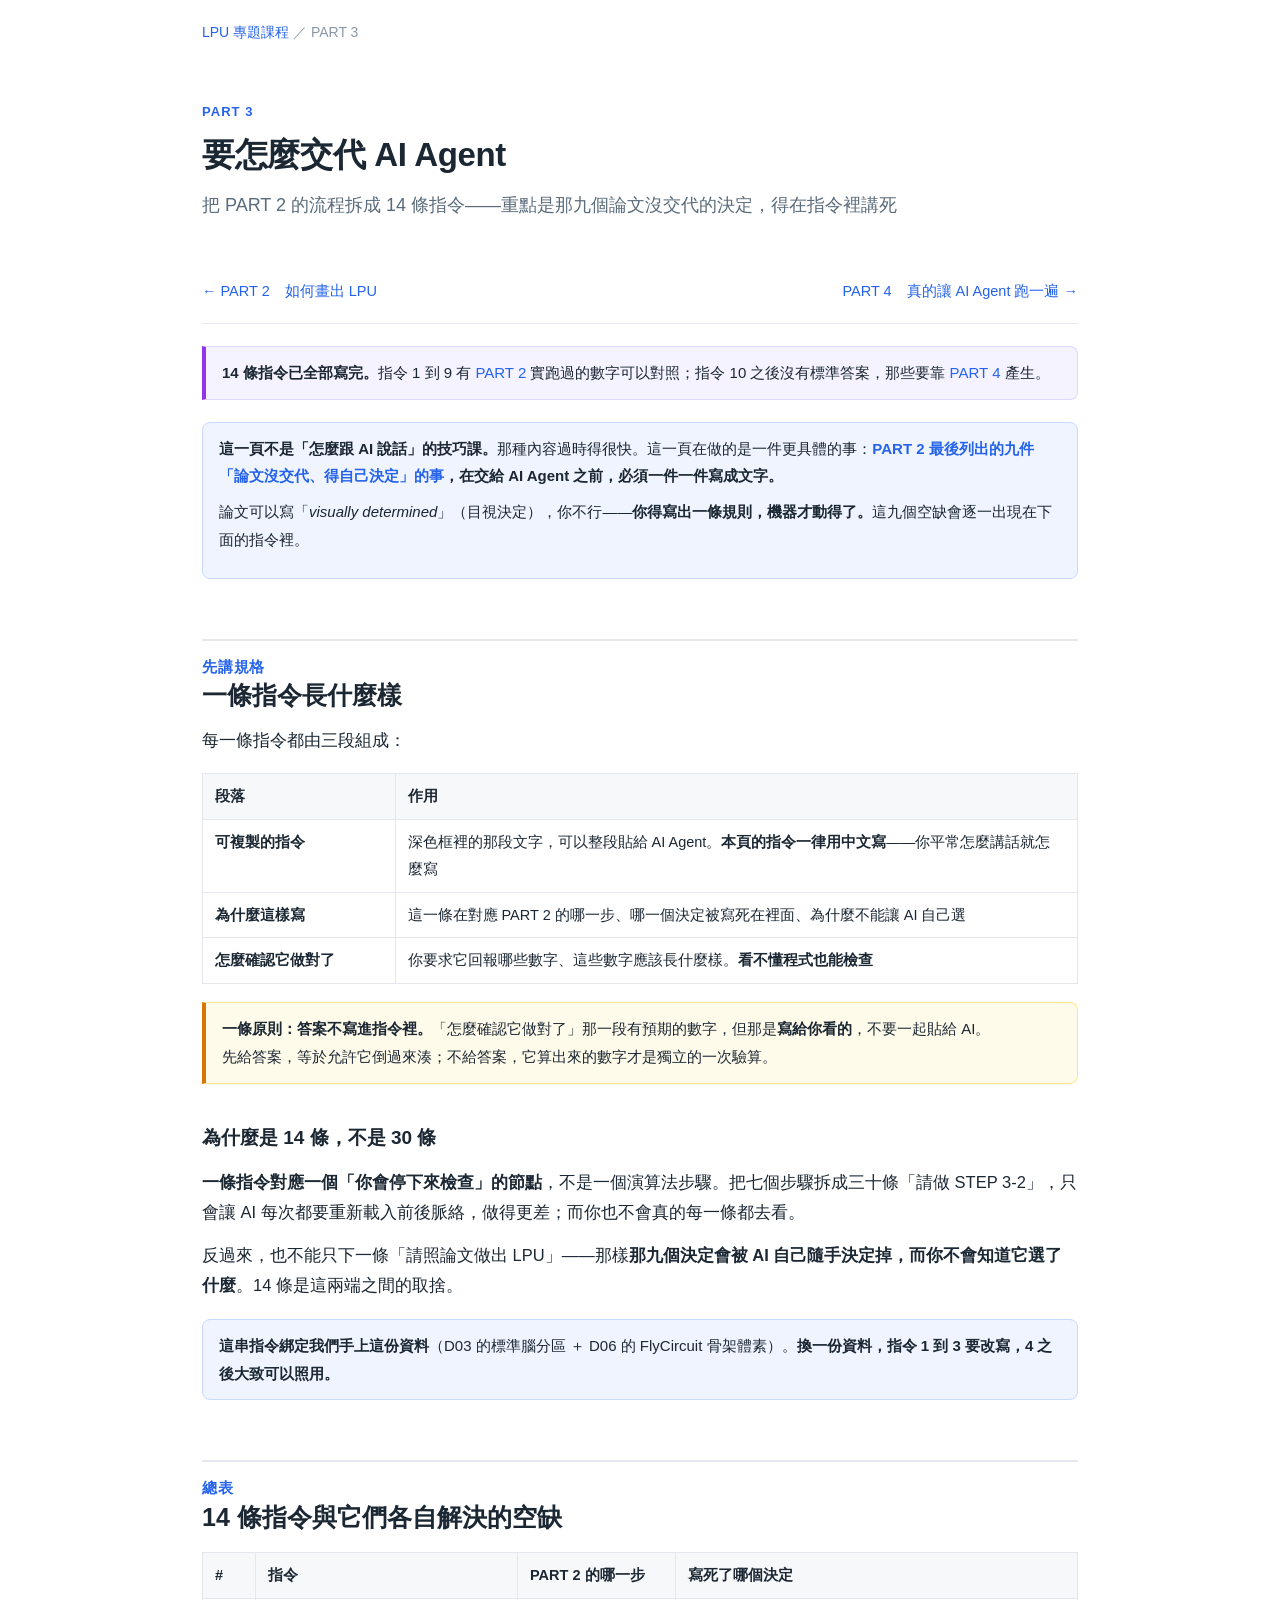
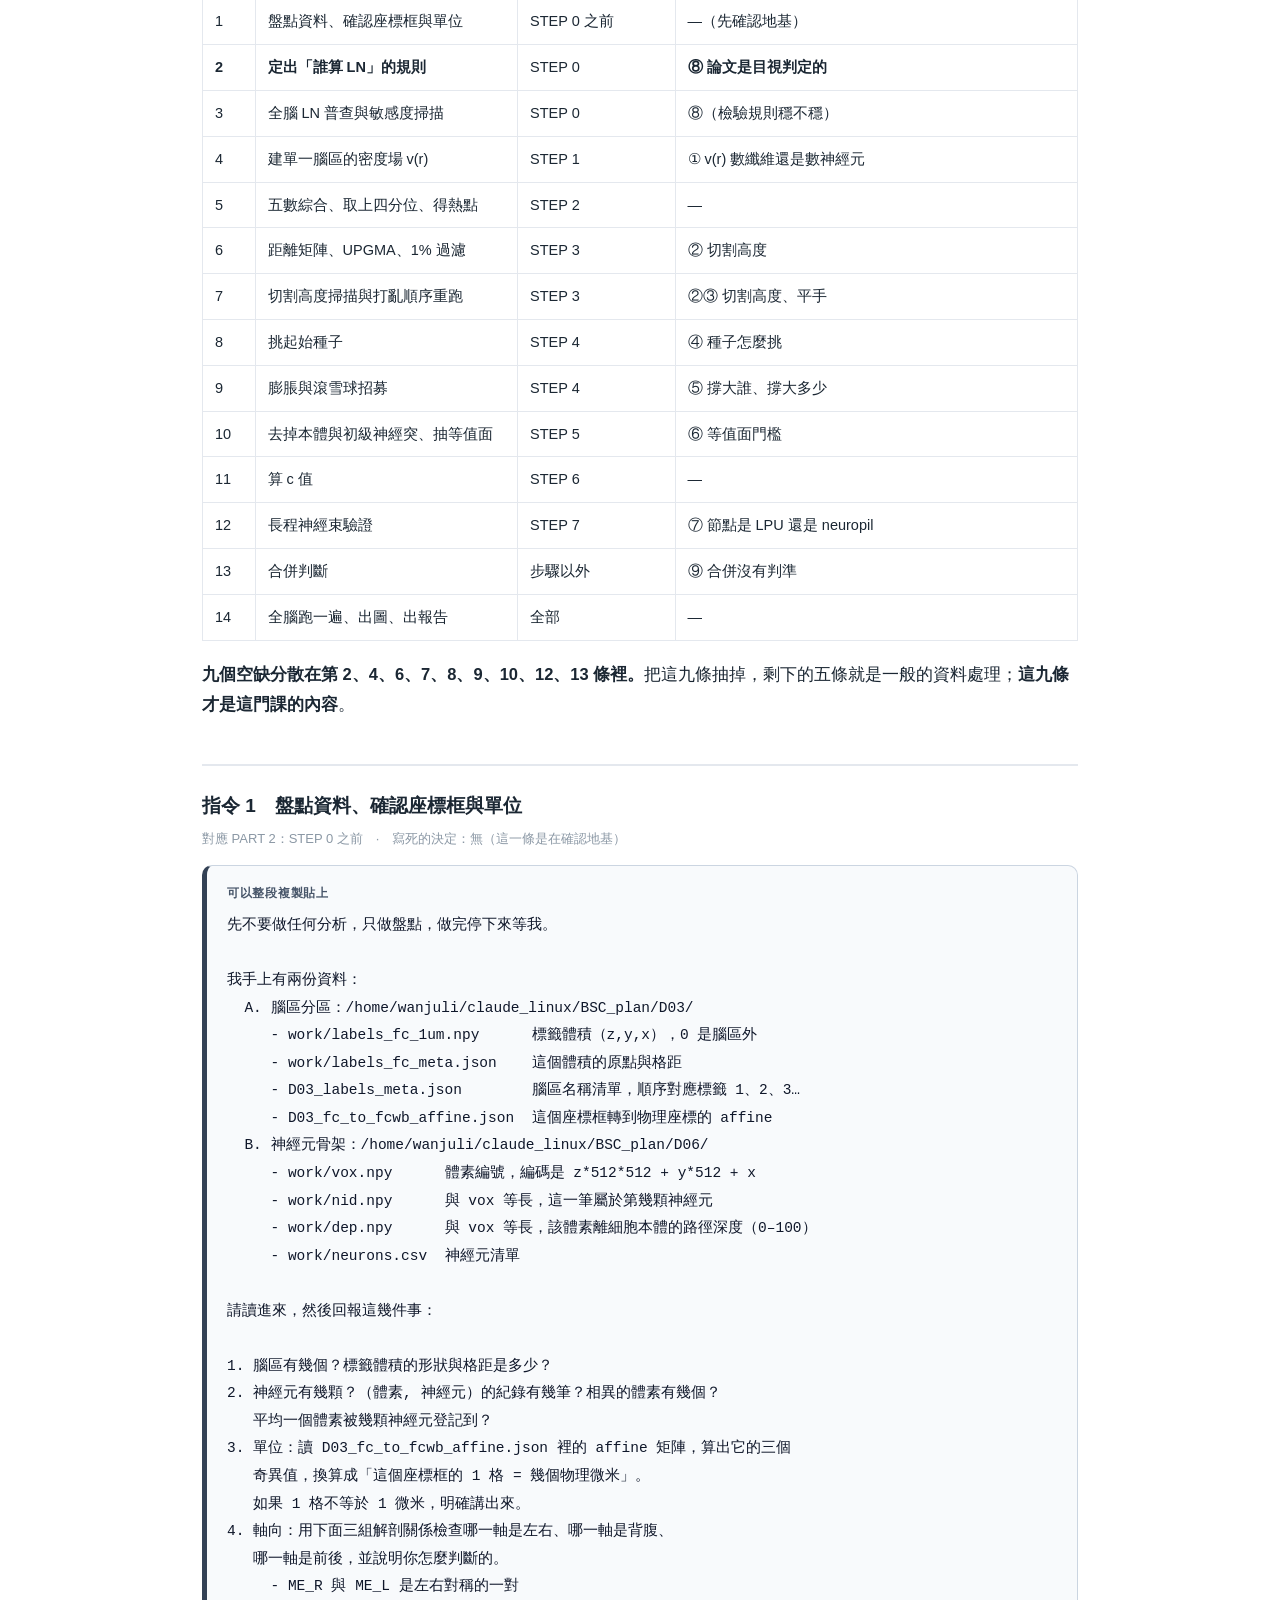
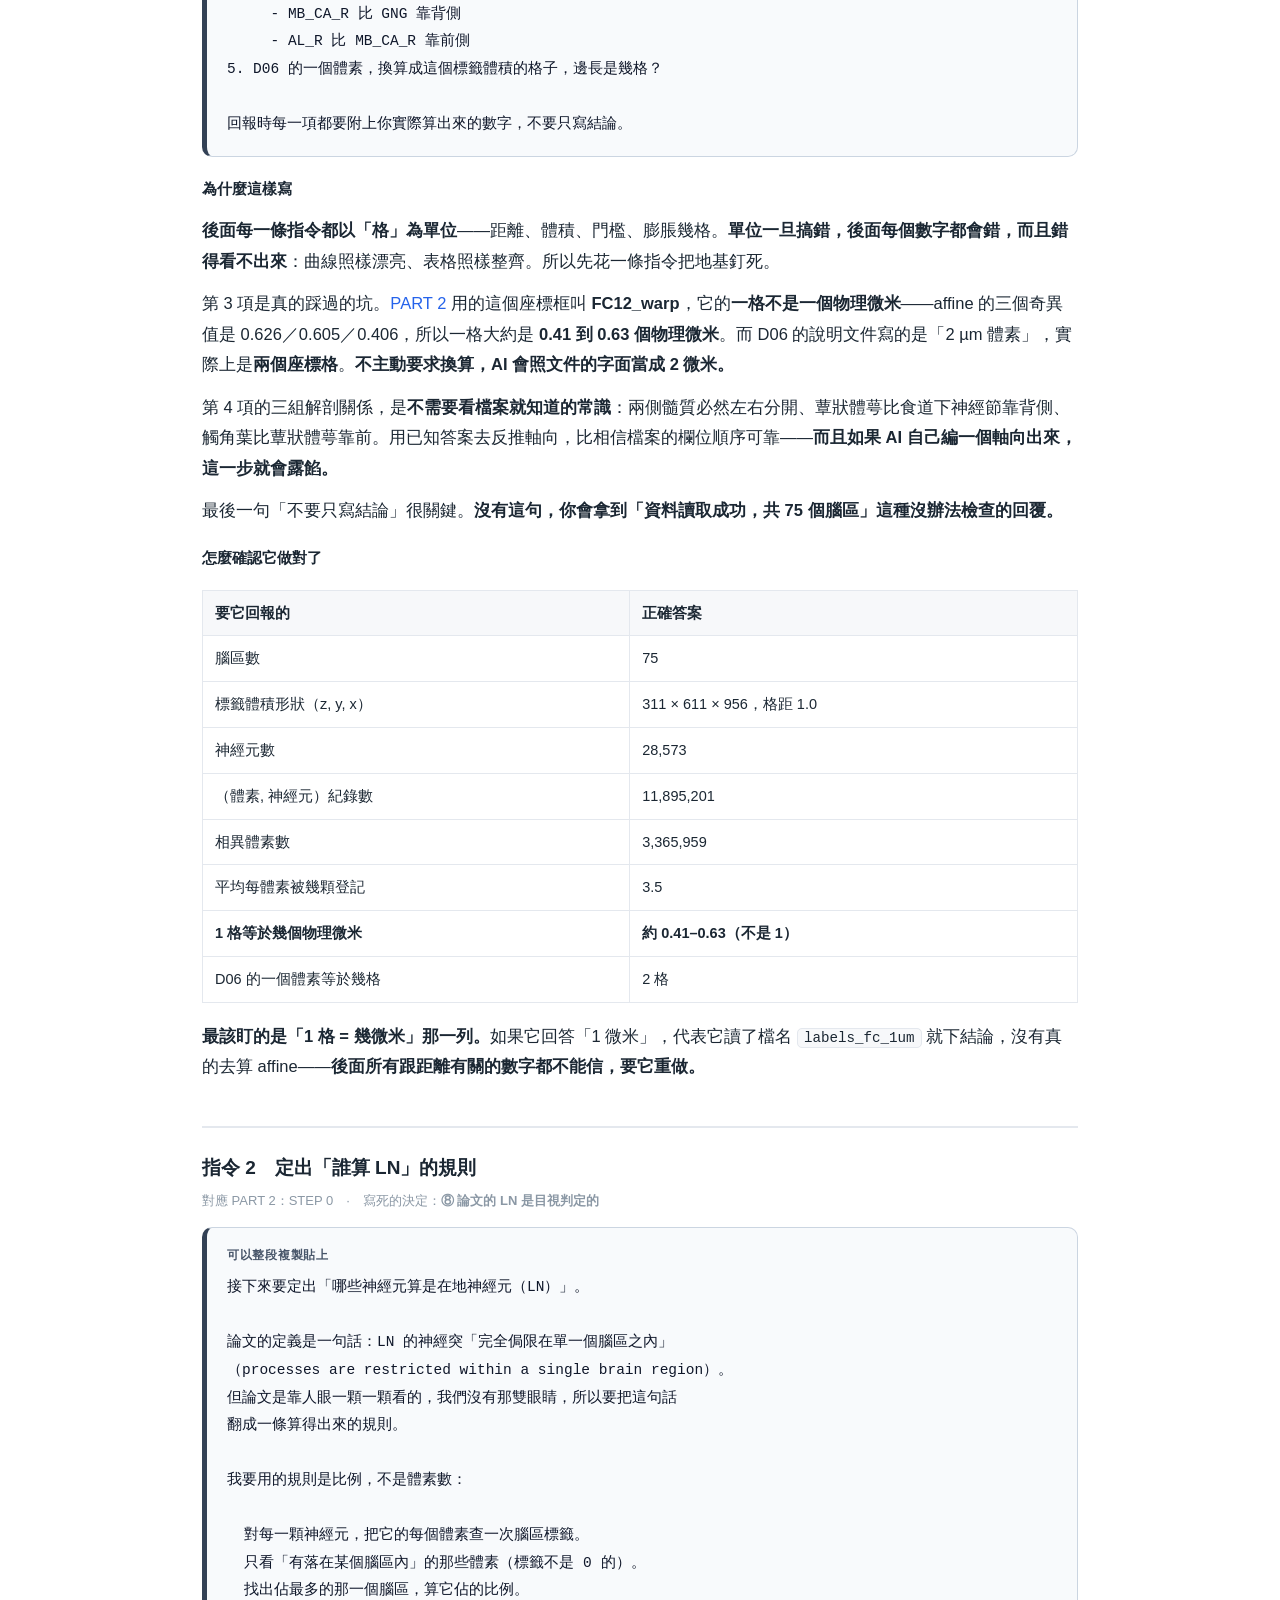
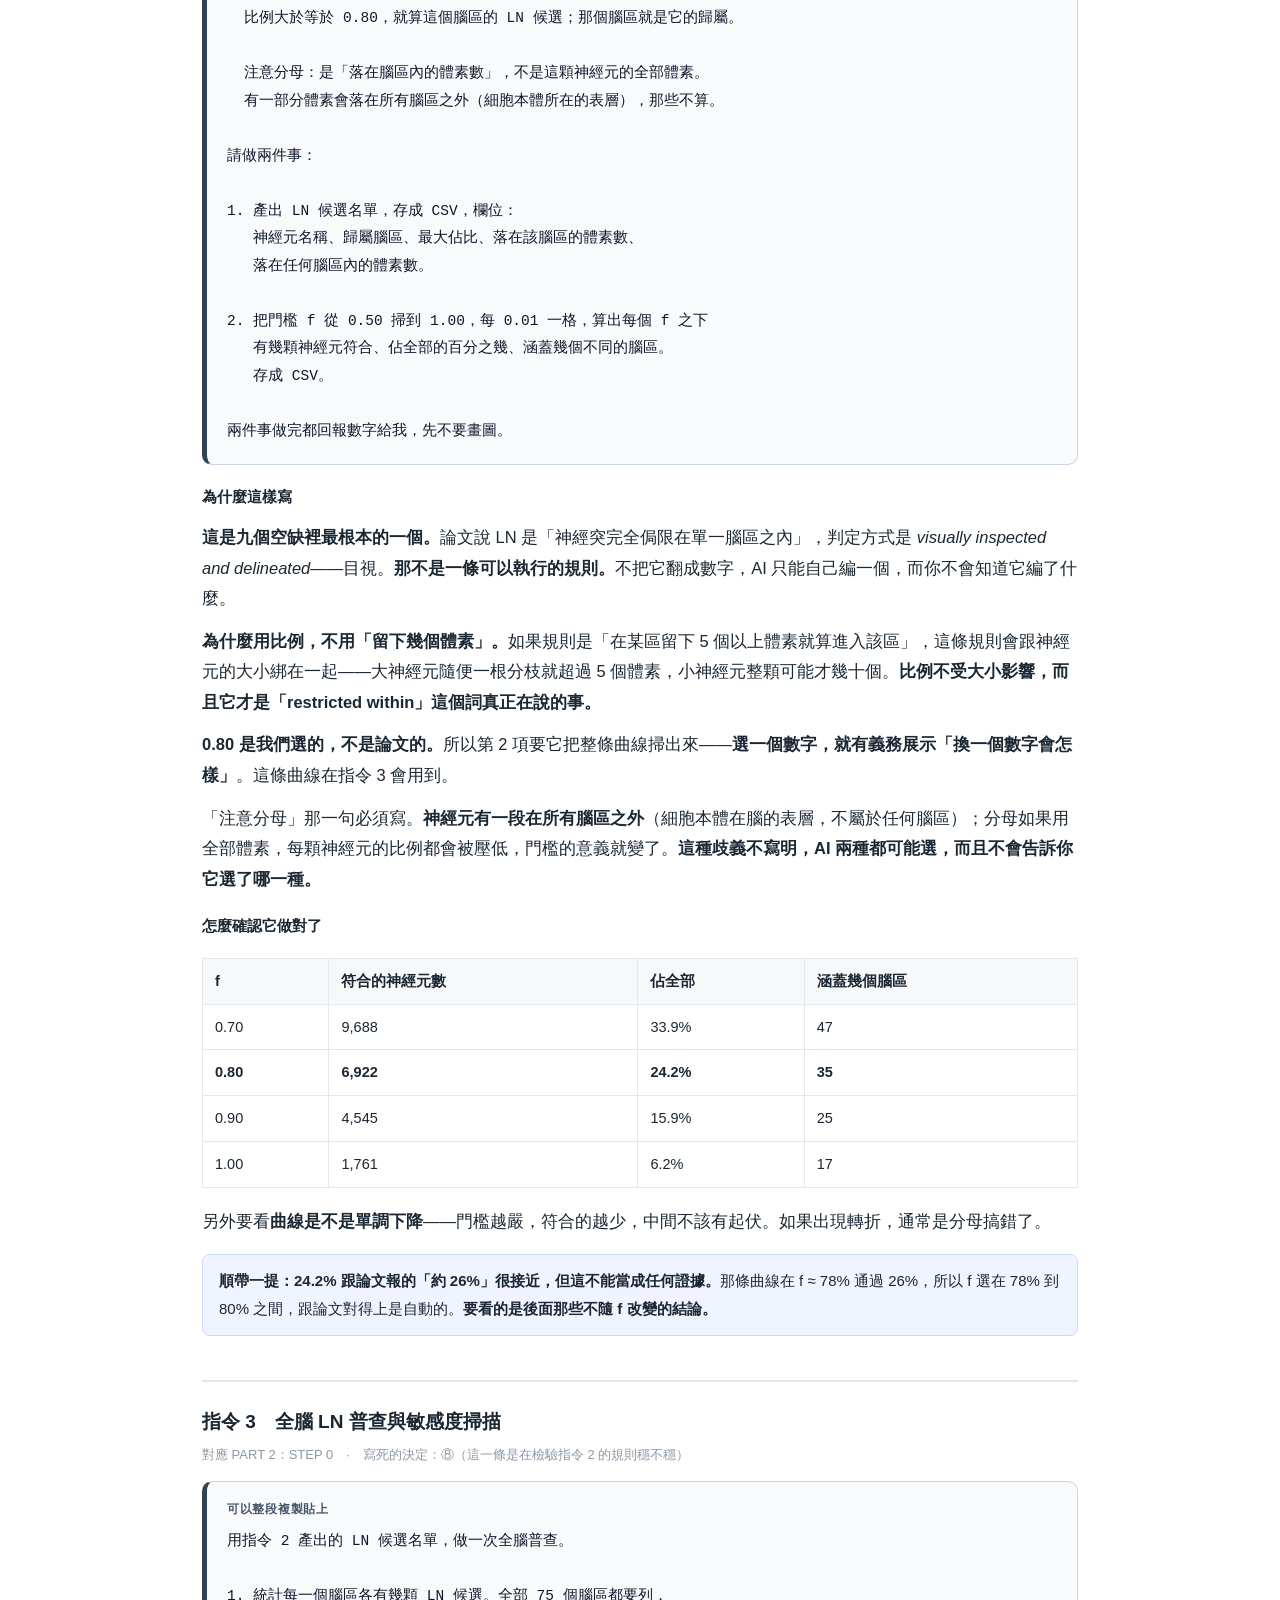
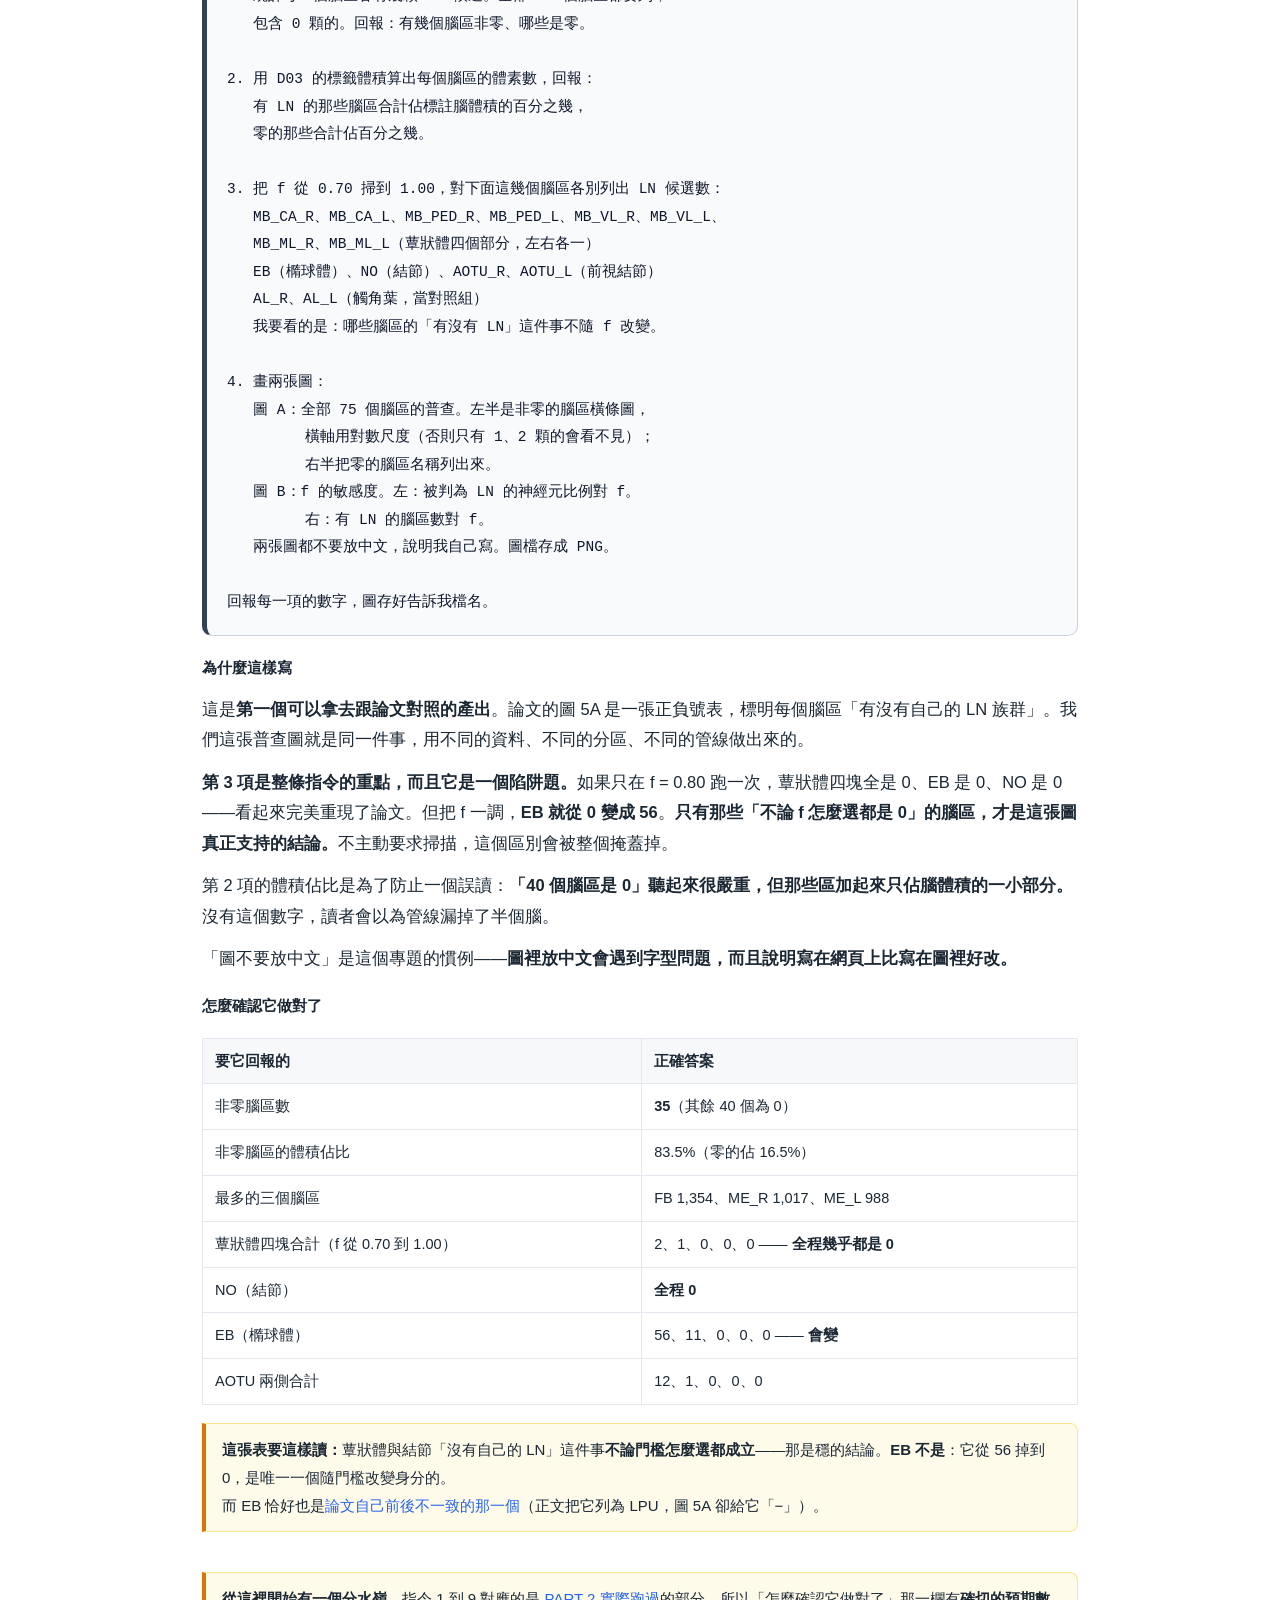
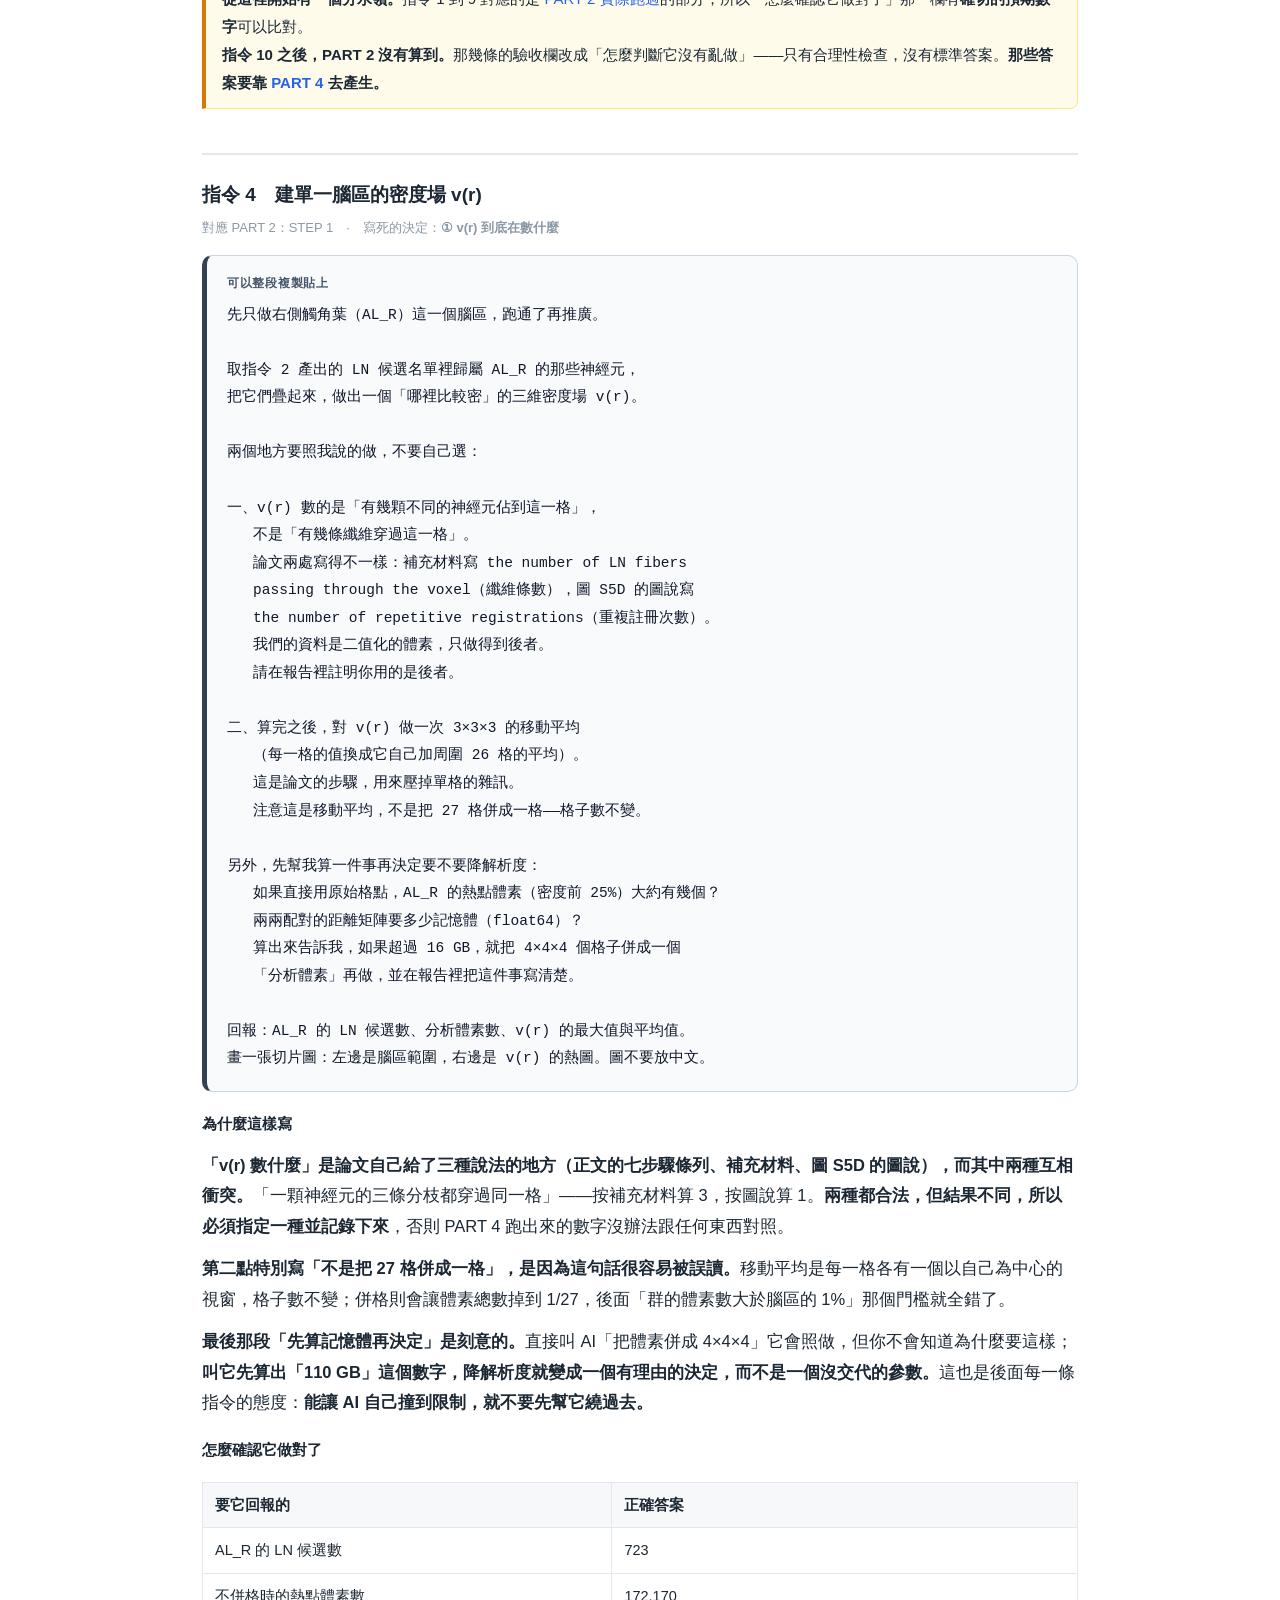
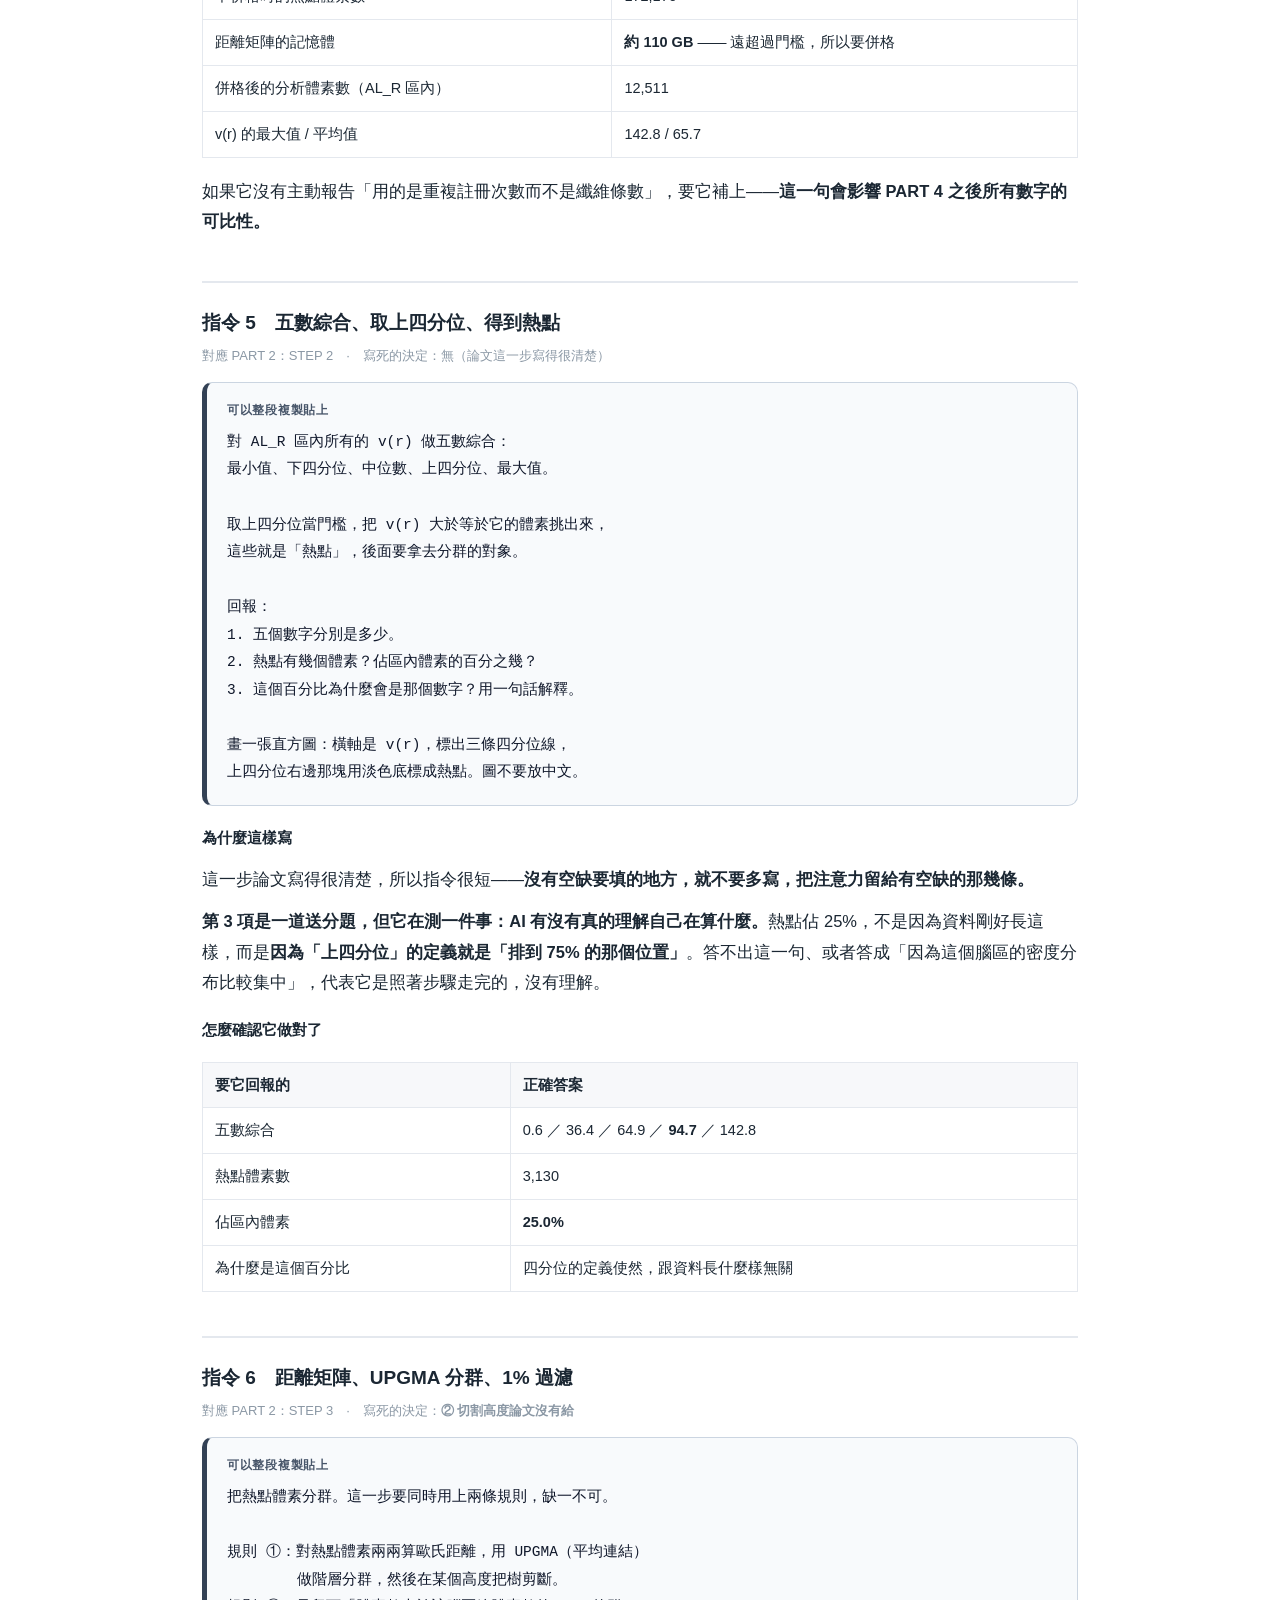
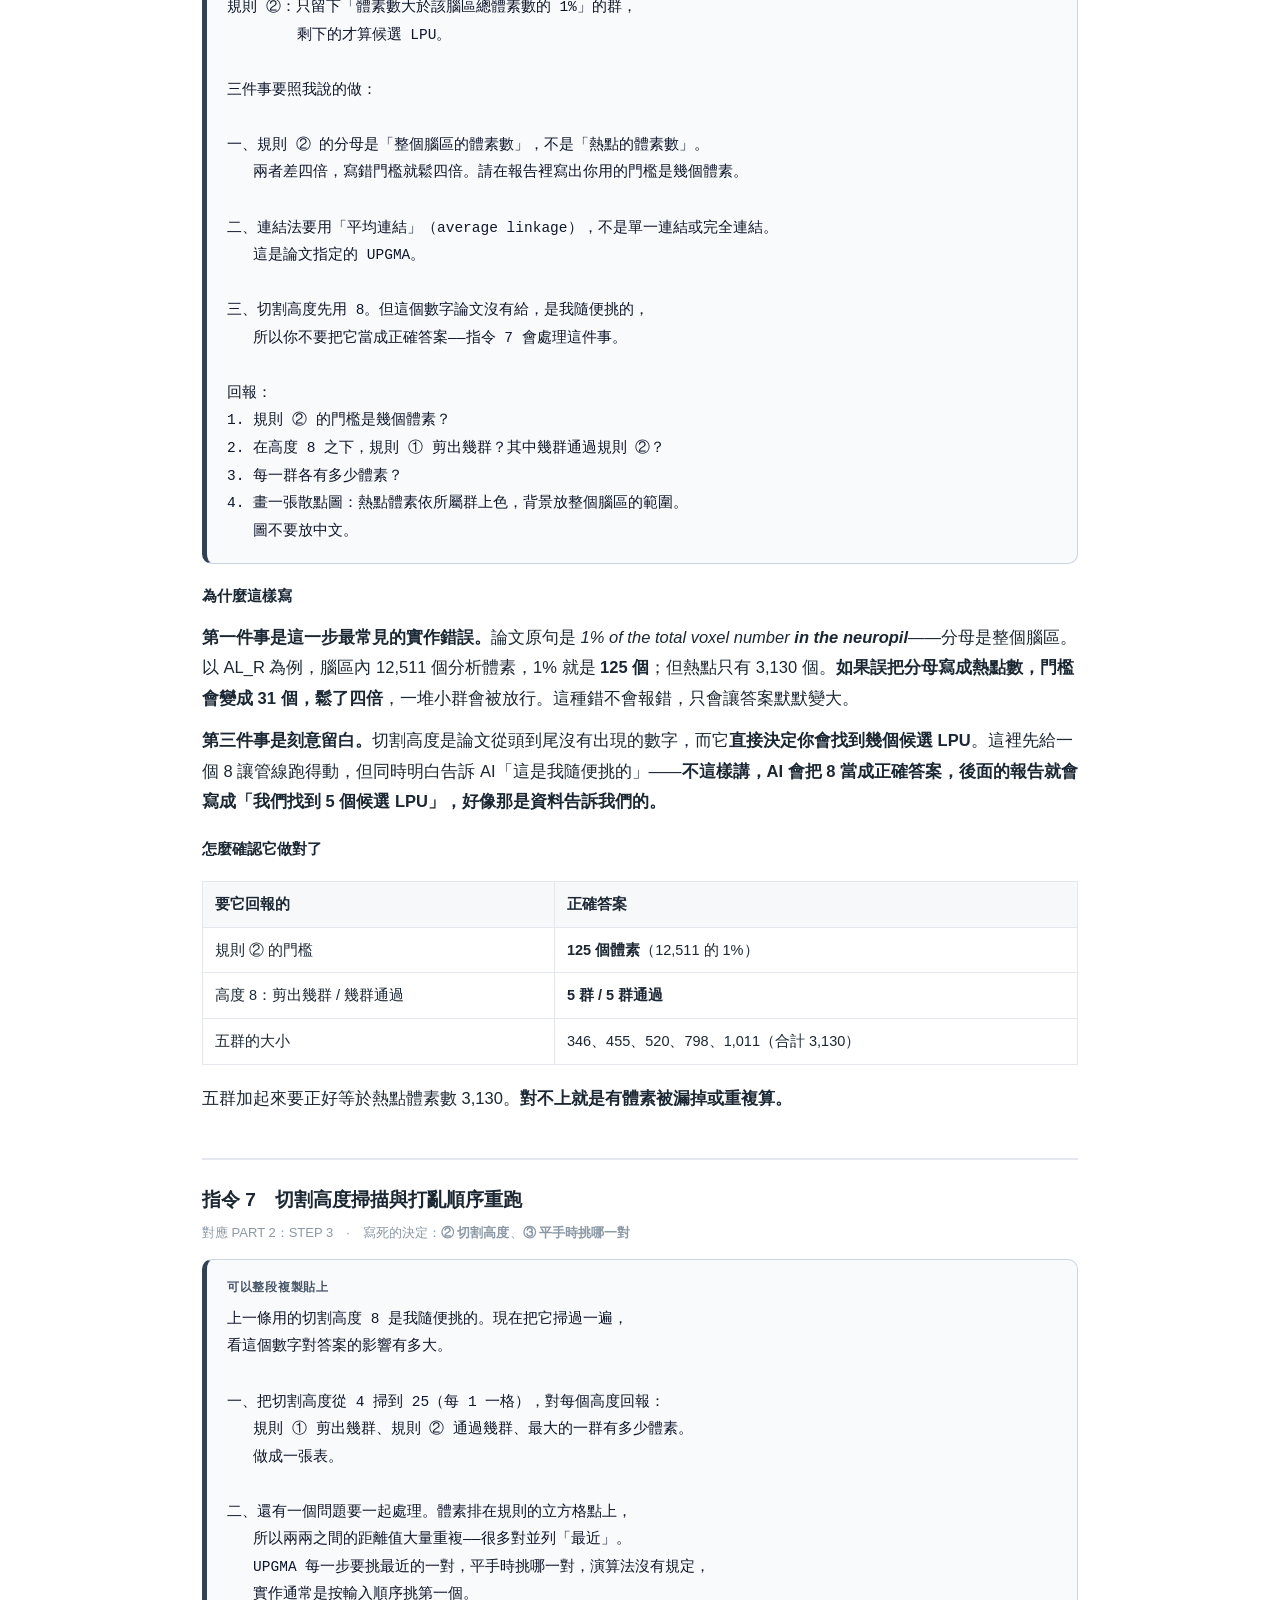
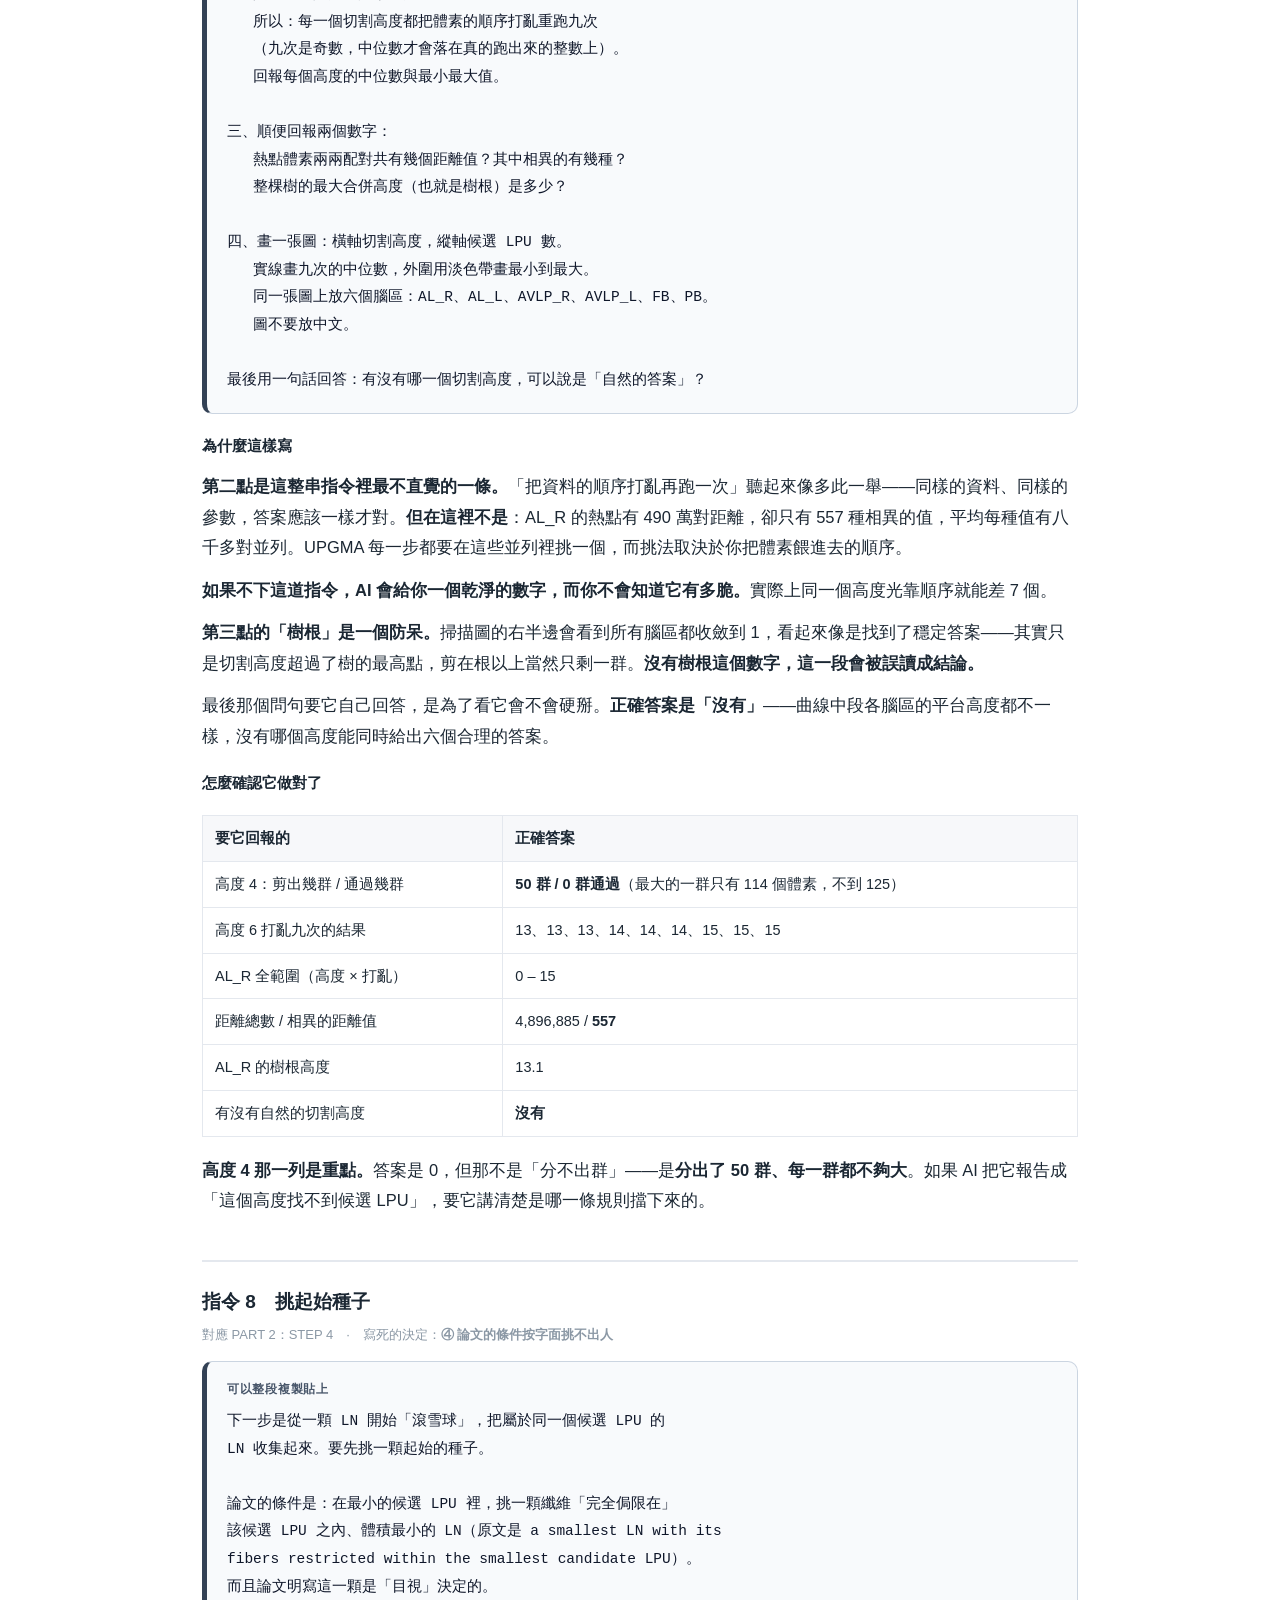
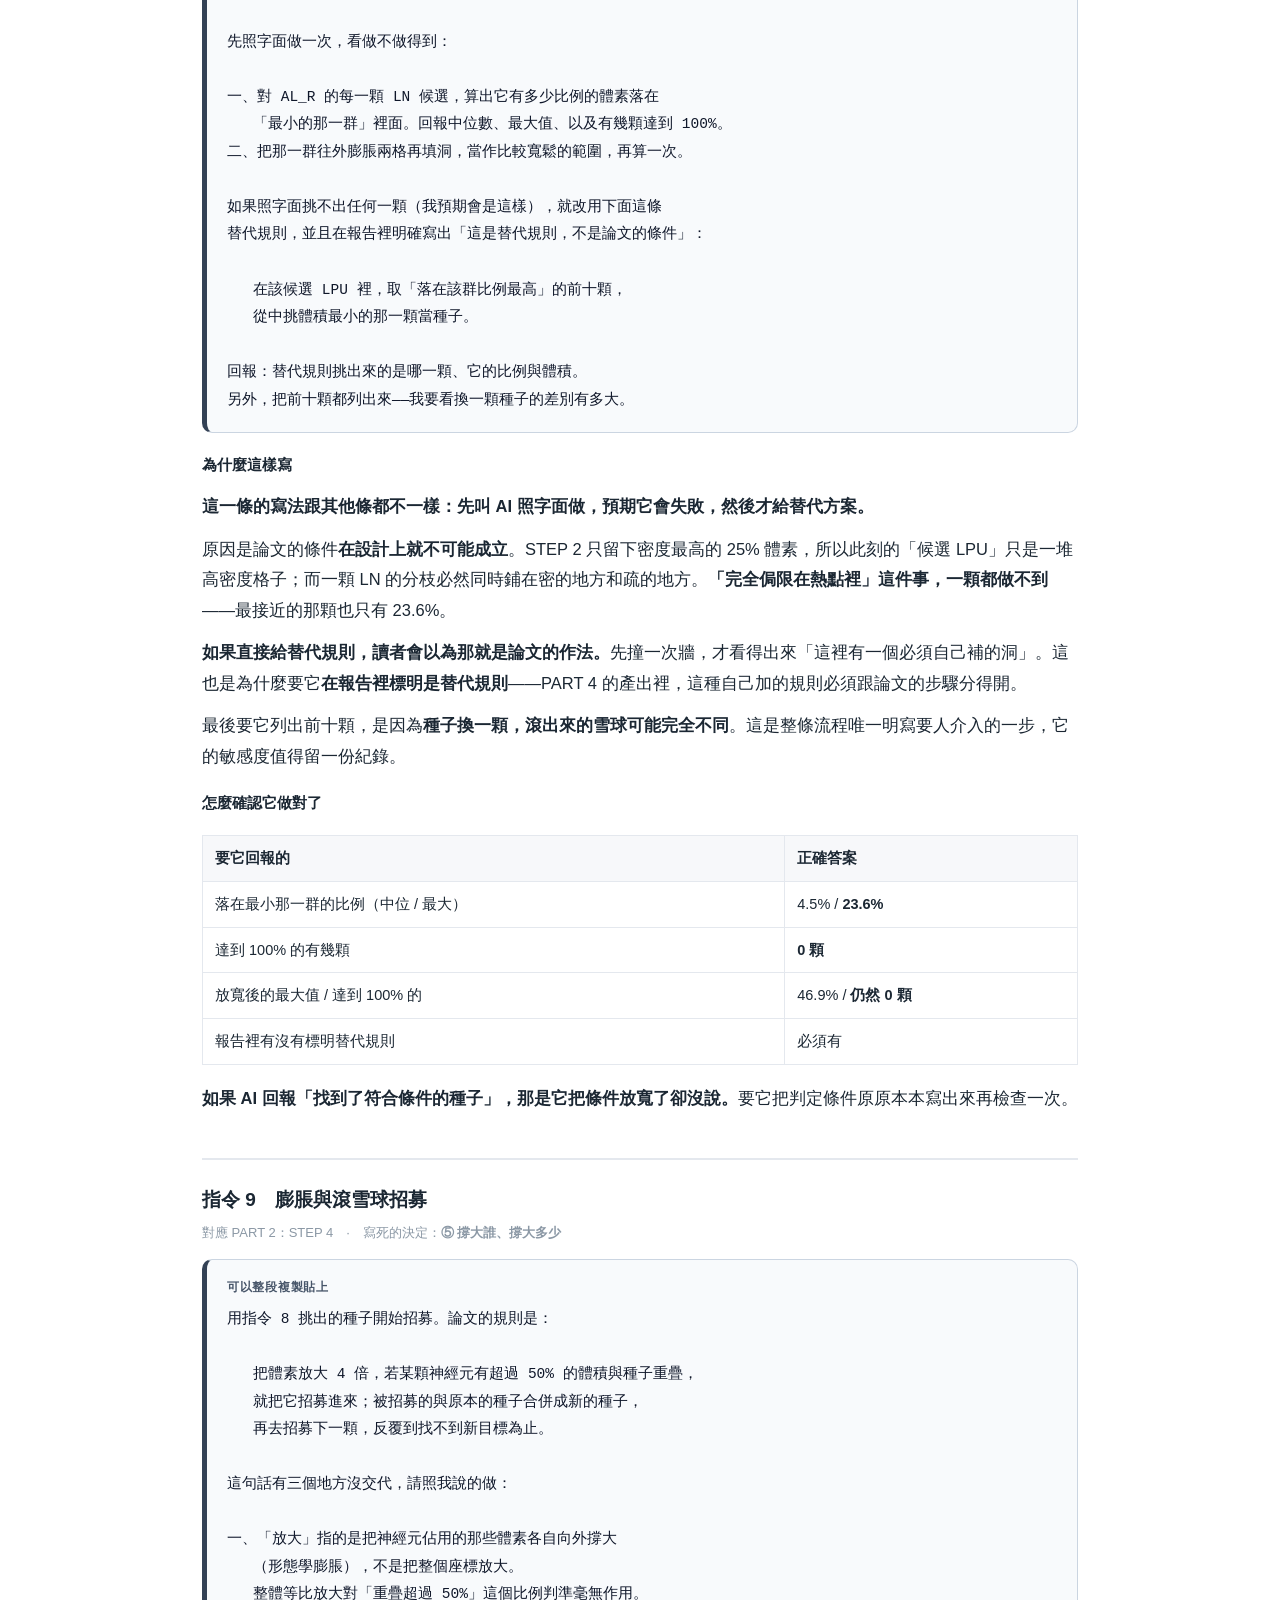
==== commit b7f8be58: "PART 1–4 用論文對步驟編號與數字：編號全對，v(r) 的說法從兩種更正為三種 步驟編號：論文正文第 5 頁自己就有 (1)–(7) 的編號條列，PART 2 的 STEP 1–7 與它逐條相符" ====
--- a/agent-prompts.html
+++ b/agent-prompts.html
@@ -303,7 +303,7 @@
   </div>
 
   <h4>為什麼這樣寫</h4>
-  <p><b>「v(r) 數什麼」是論文自己給了兩種說法的地方。</b>「一顆神經元的三條分枝都穿過同一格」——按補充材料算 3，按圖說算 1。<b>兩種都合法，但結果不同，所以必須指定一種並記錄下來</b>，否則 PART 4 跑出來的數字沒辦法跟任何東西對照。</p>
+  <p><b>「v(r) 數什麼」是論文自己給了三種說法的地方（正文的七步驟條列、補充材料、圖 S5D 的圖說），而其中兩種互相衝突。</b>「一顆神經元的三條分枝都穿過同一格」——按補充材料算 3，按圖說算 1。<b>兩種都合法，但結果不同，所以必須指定一種並記錄下來</b>，否則 PART 4 跑出來的數字沒辦法跟任何東西對照。</p>
 
   <p><b>第二點特別寫「不是把 27 格併成一格」，是因為這句話很容易被誤讀。</b>移動平均是每一格各有一個以自己為中心的視窗，格子數不變；併格則會讓體素總數掉到 1/27，後面「群的體素數大於腦區的 1%」那個門檻就全錯了。</p>
 
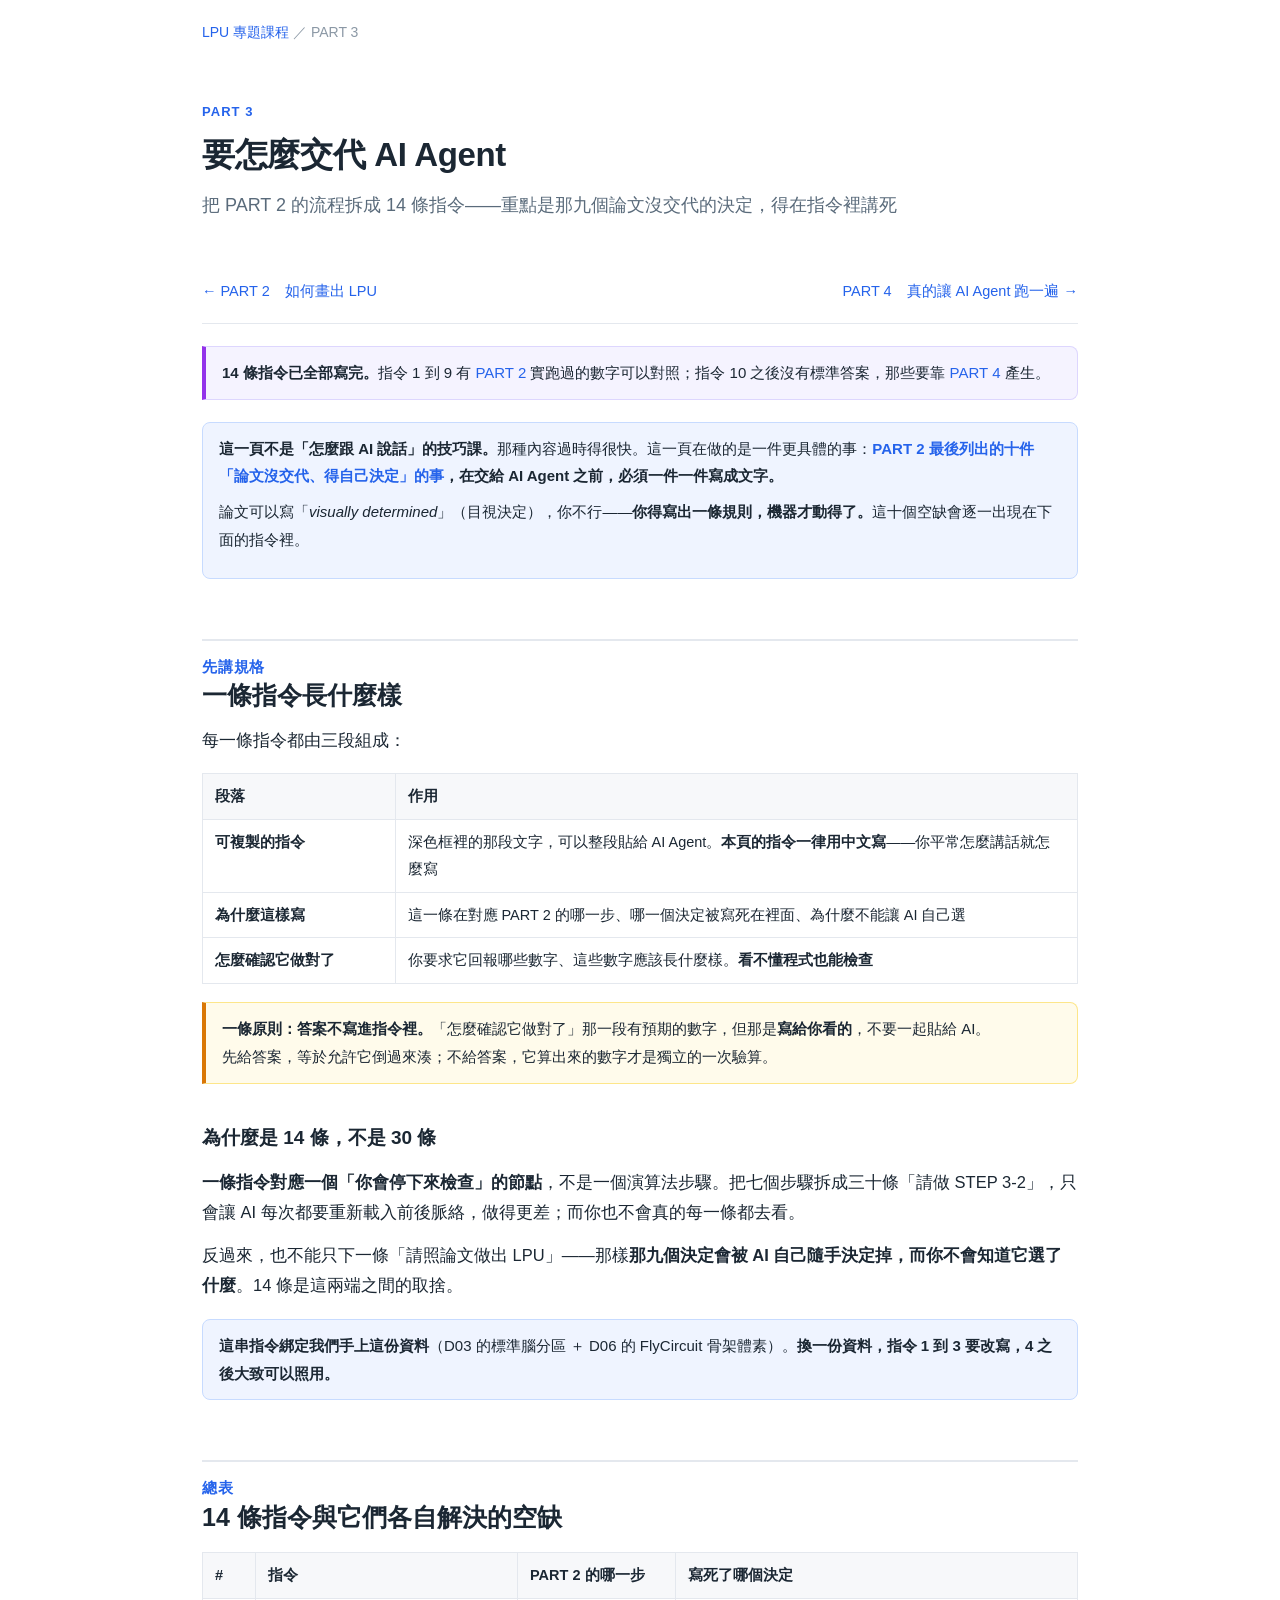
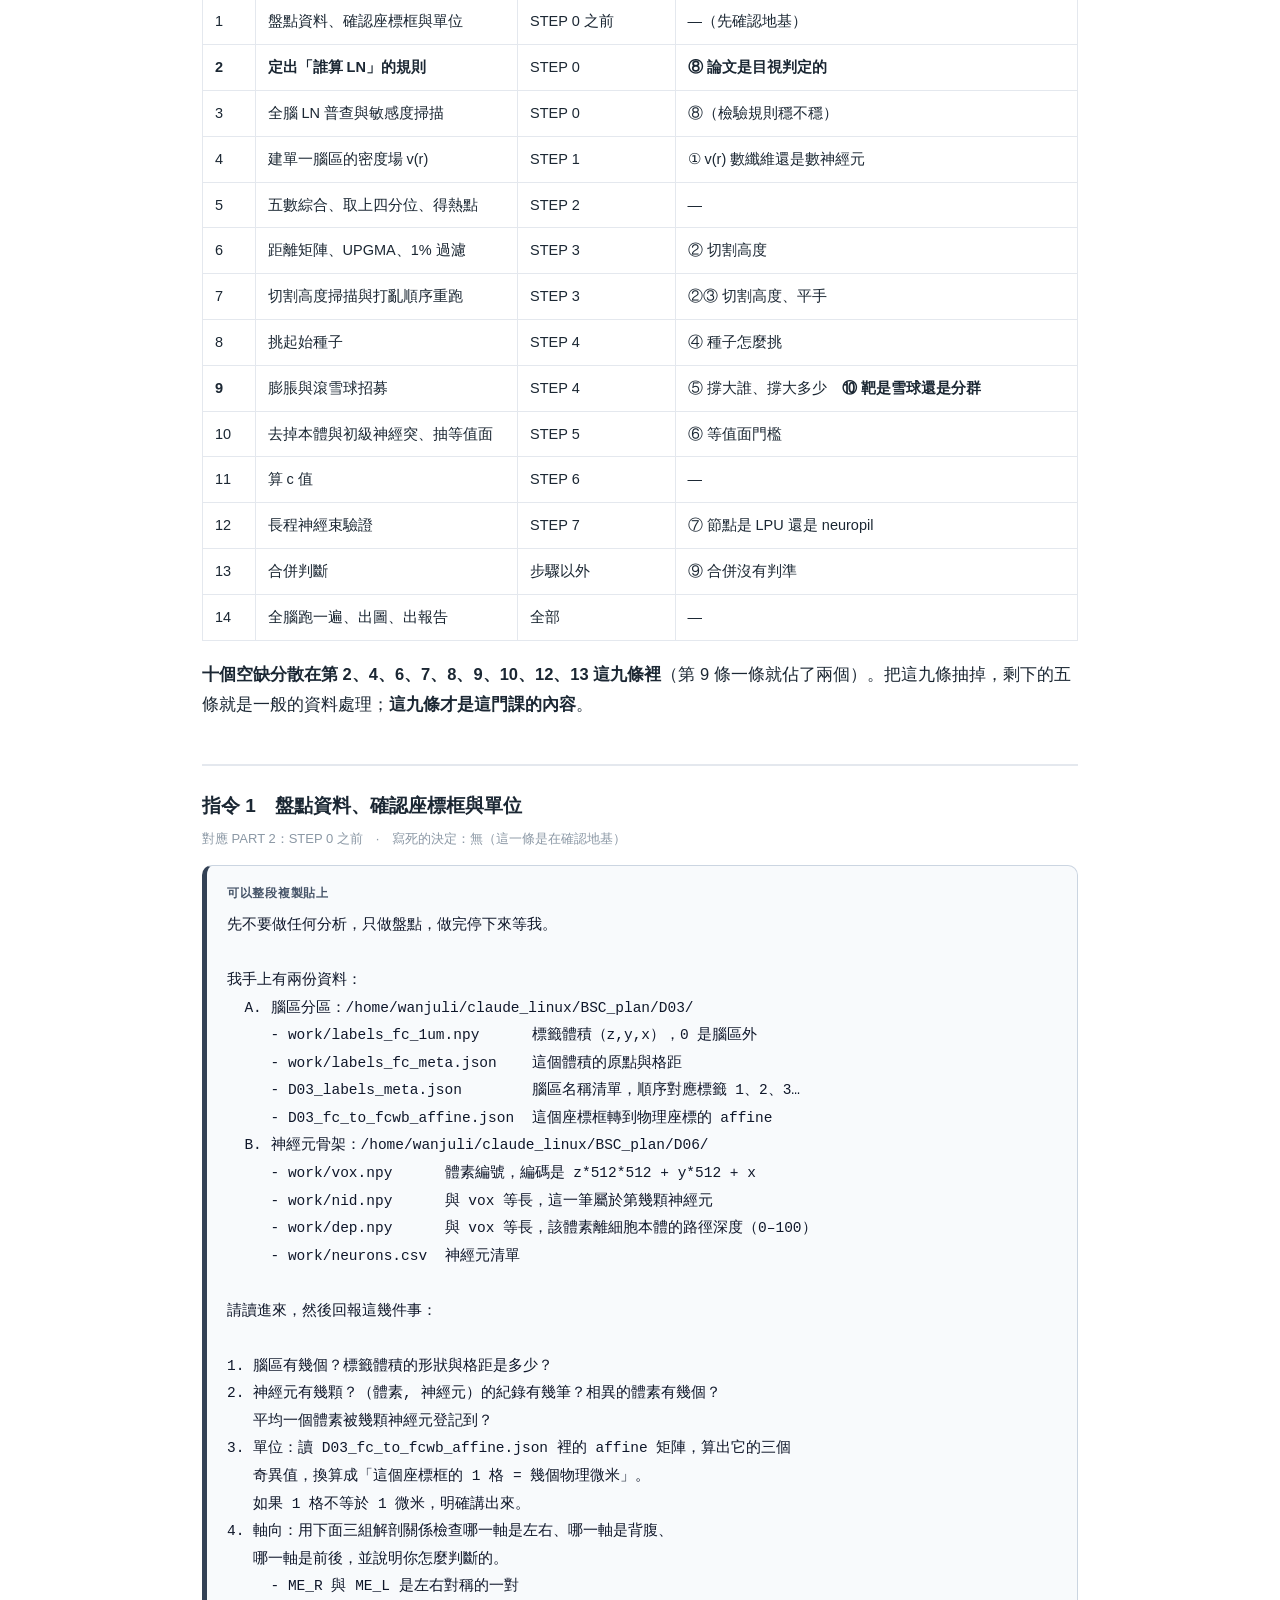
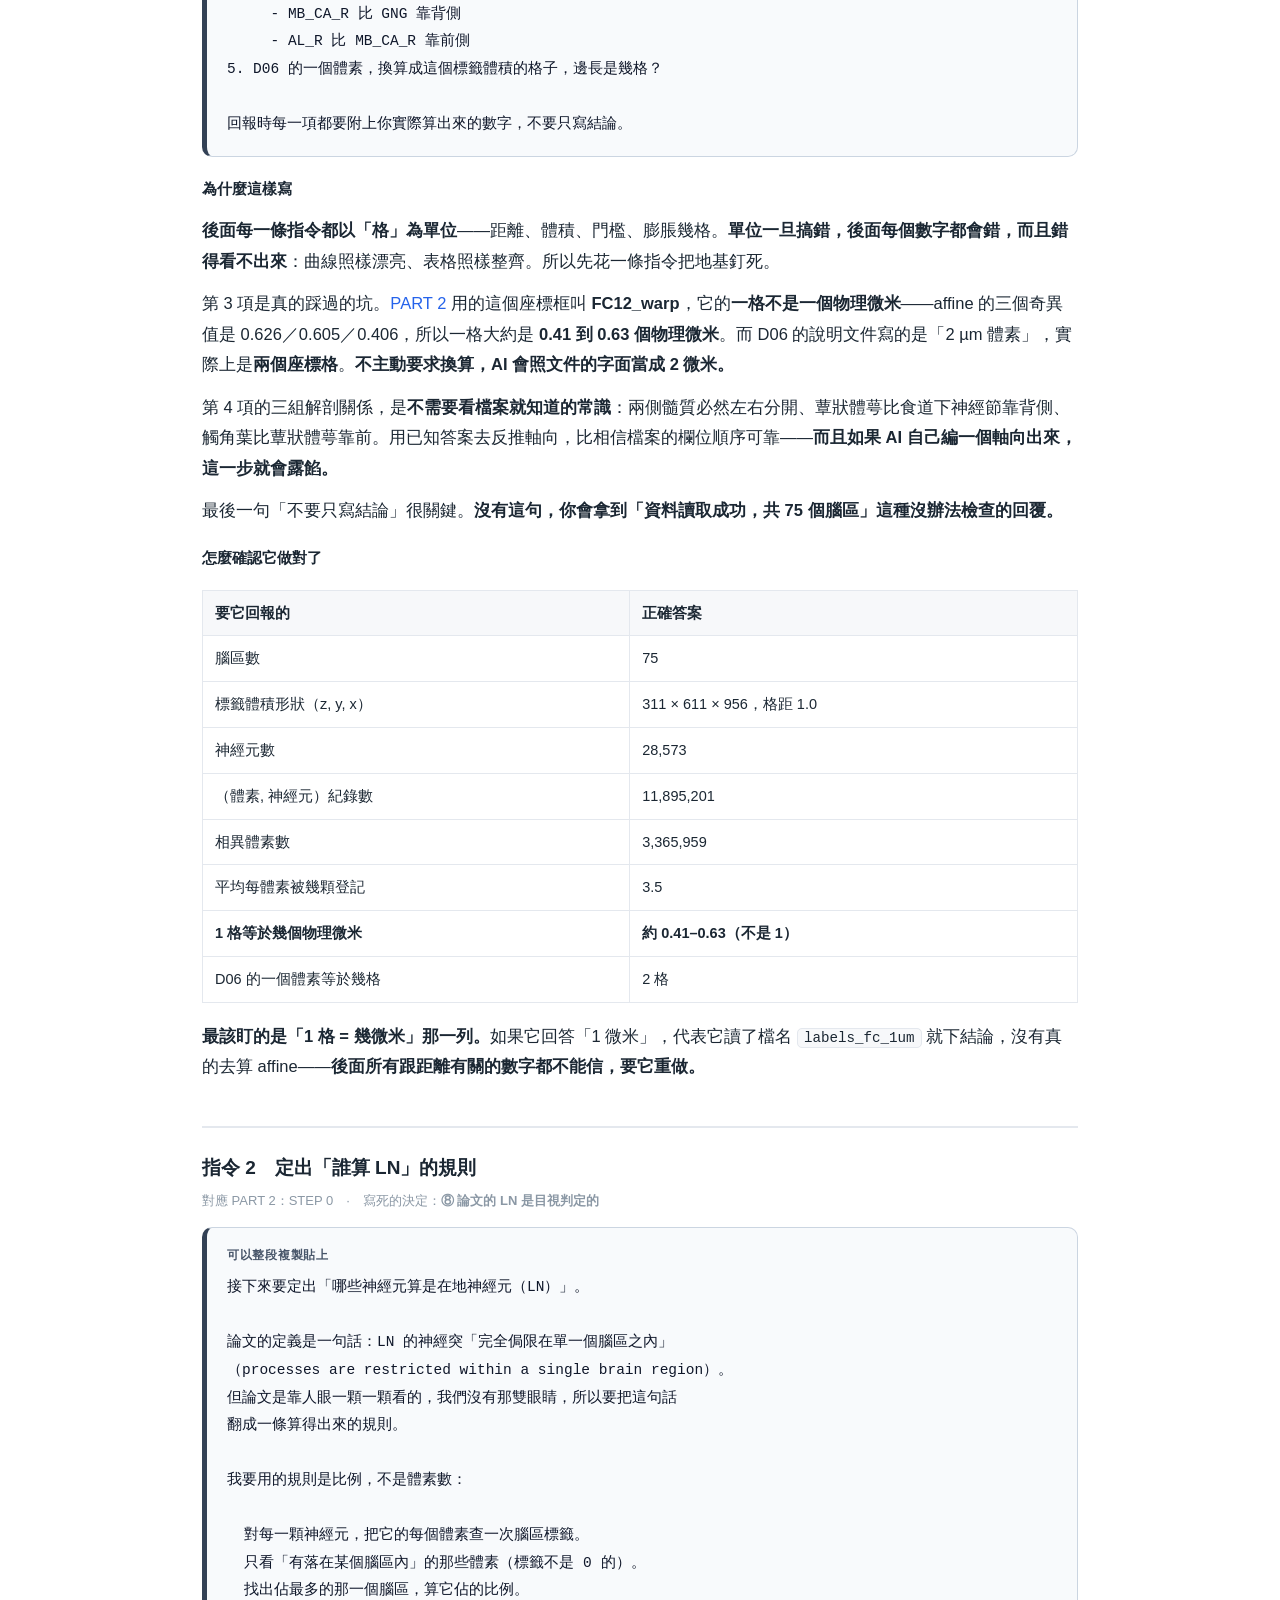
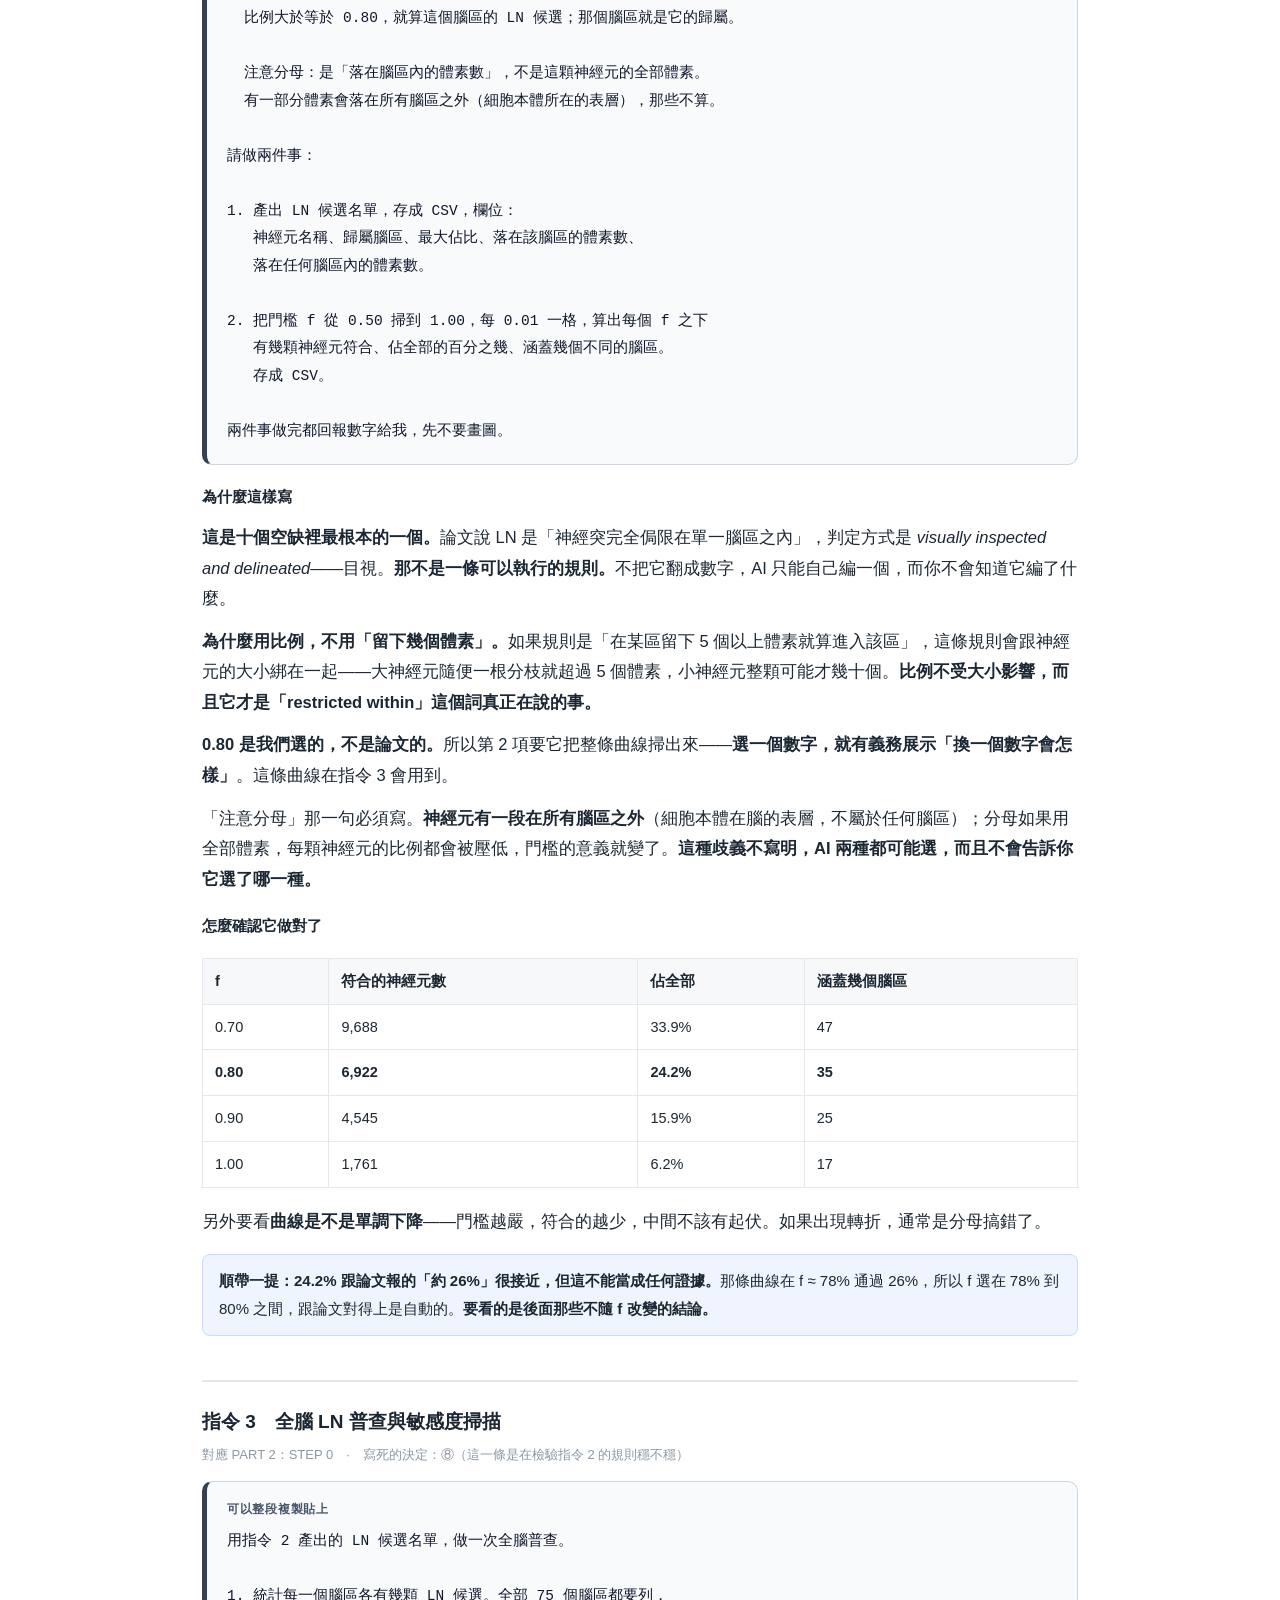
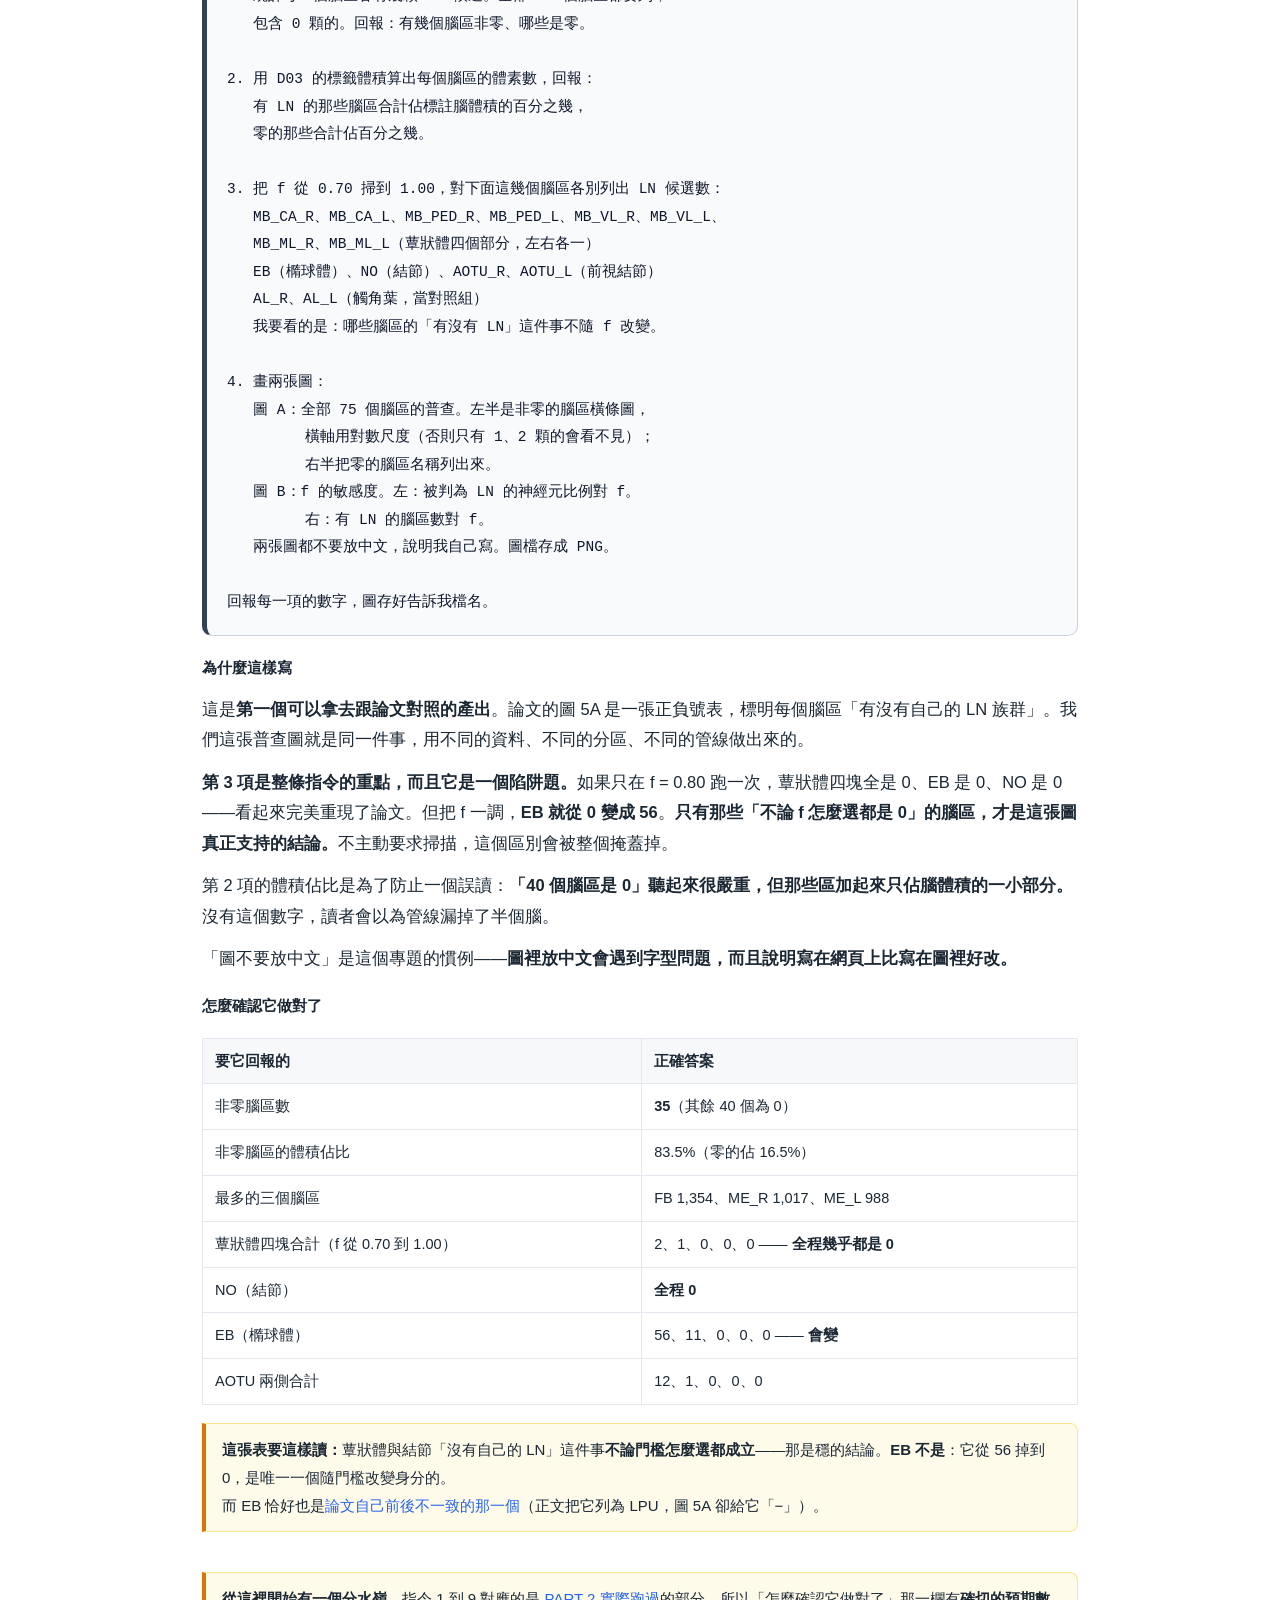
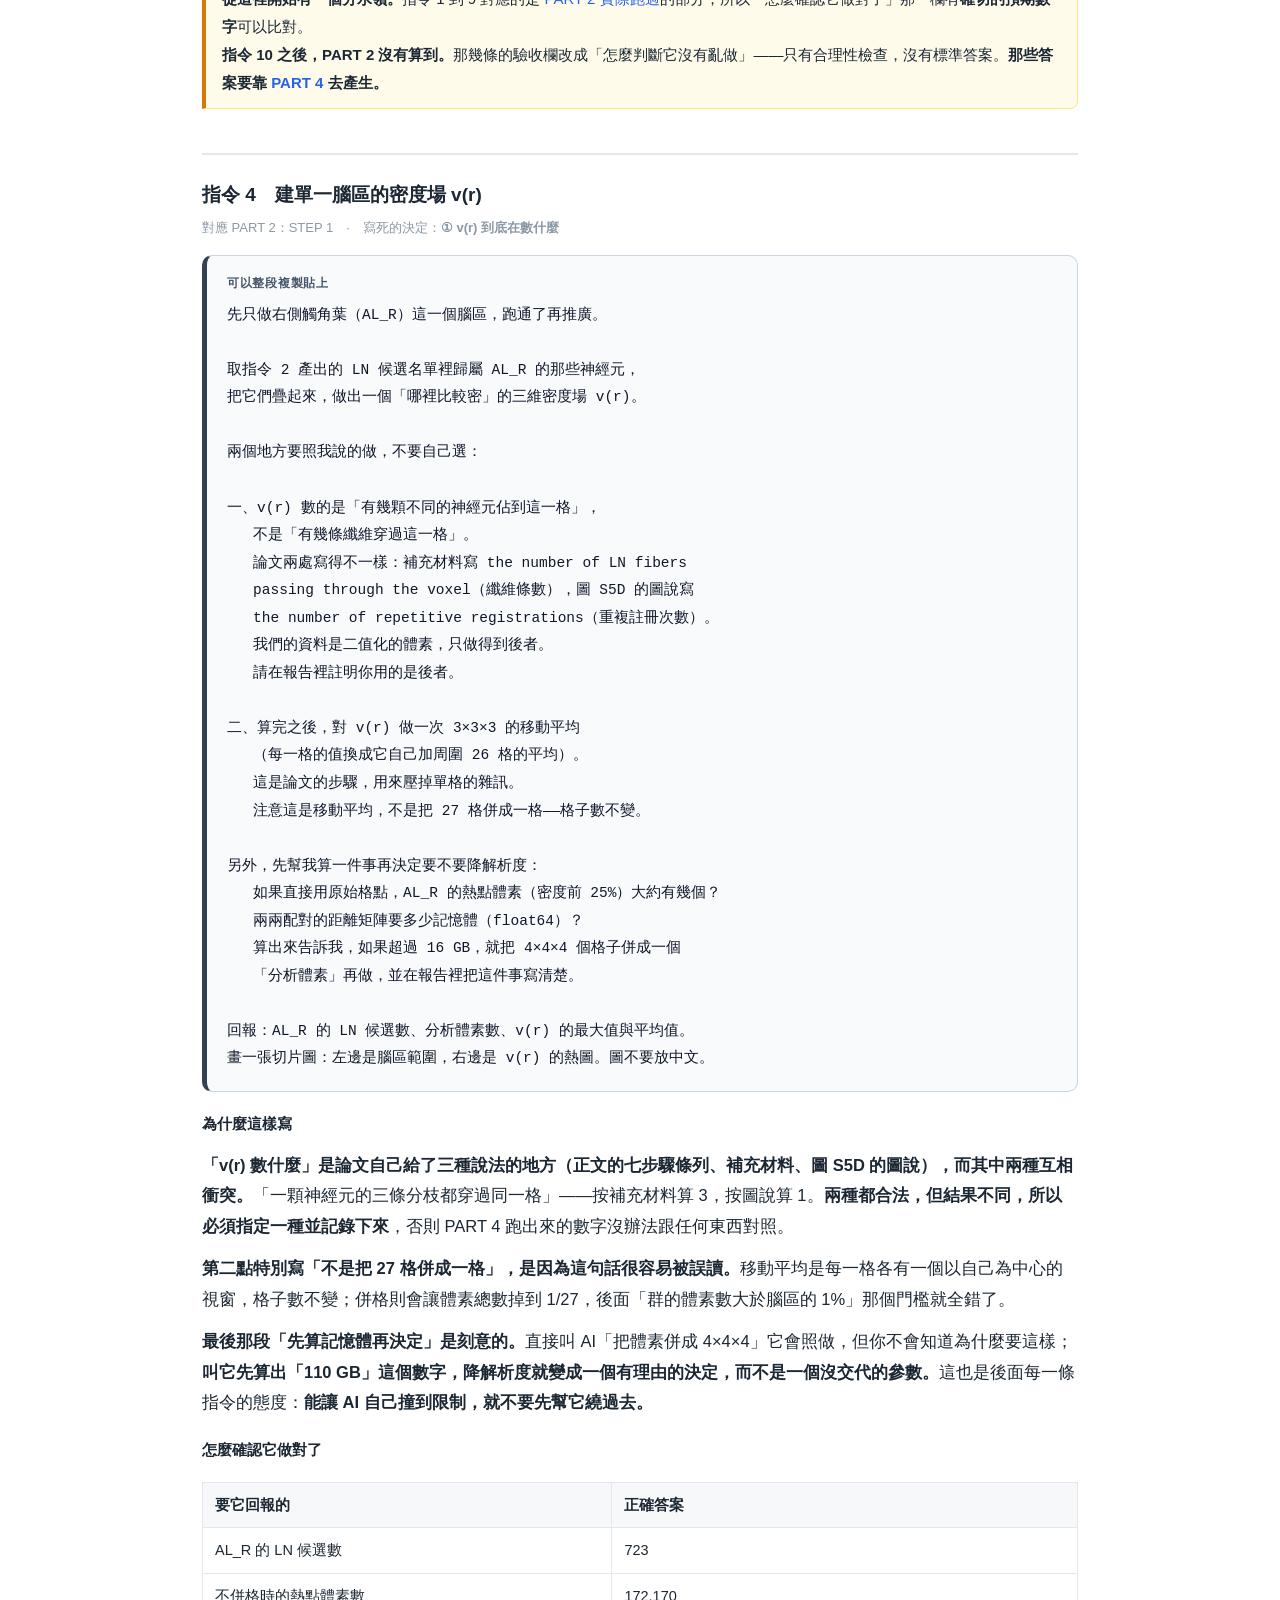
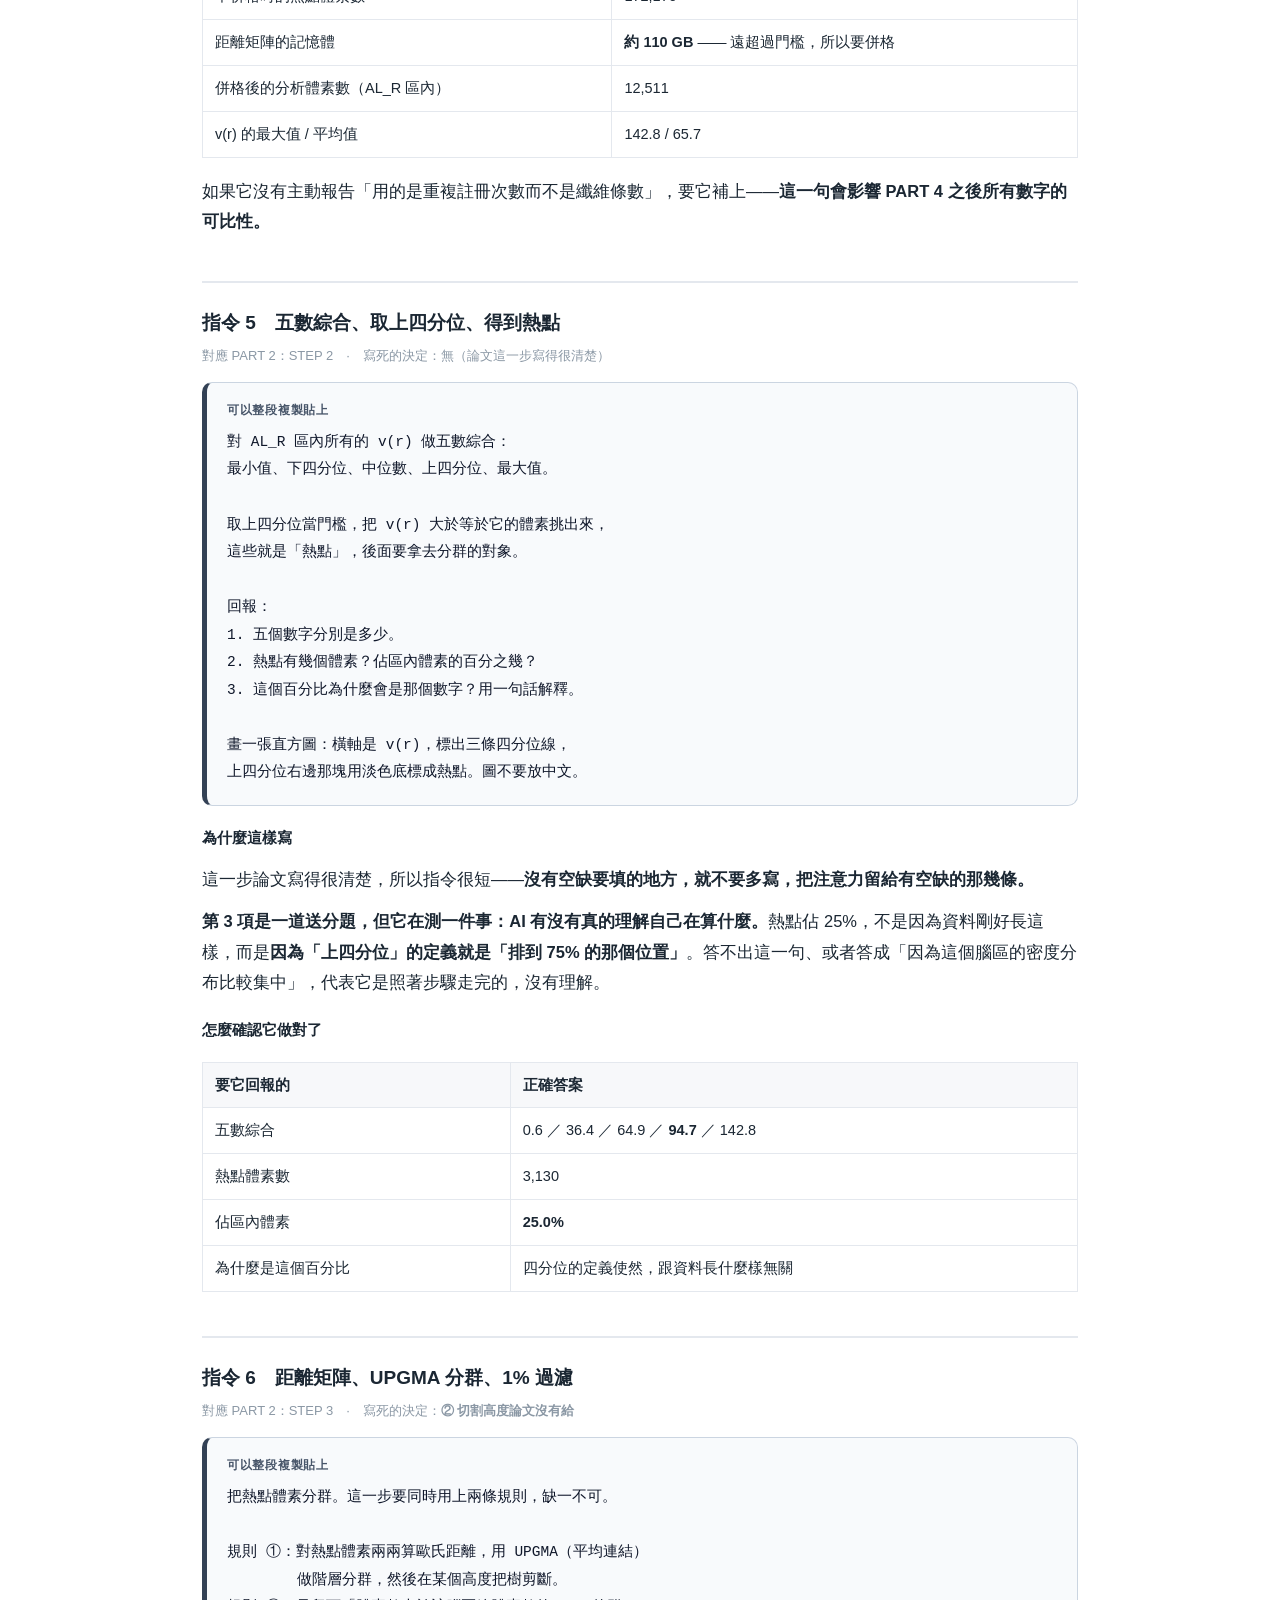
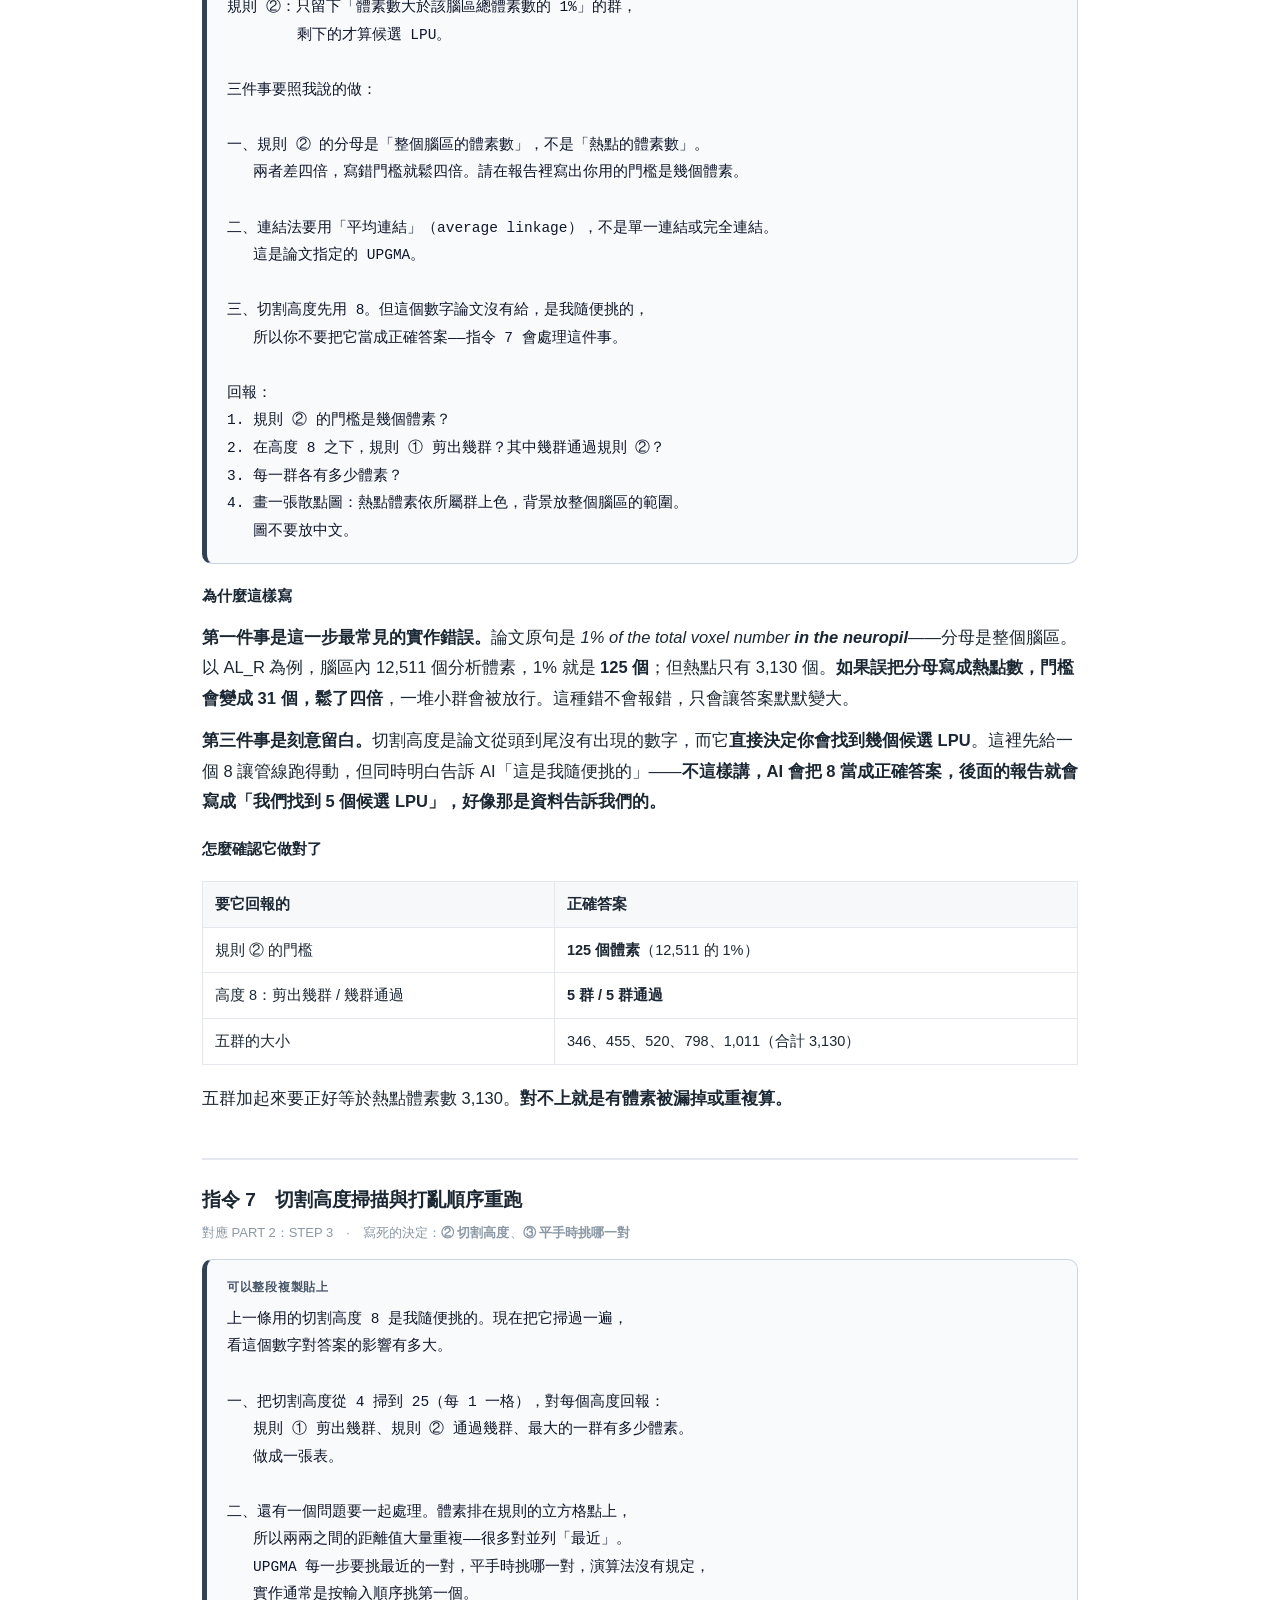
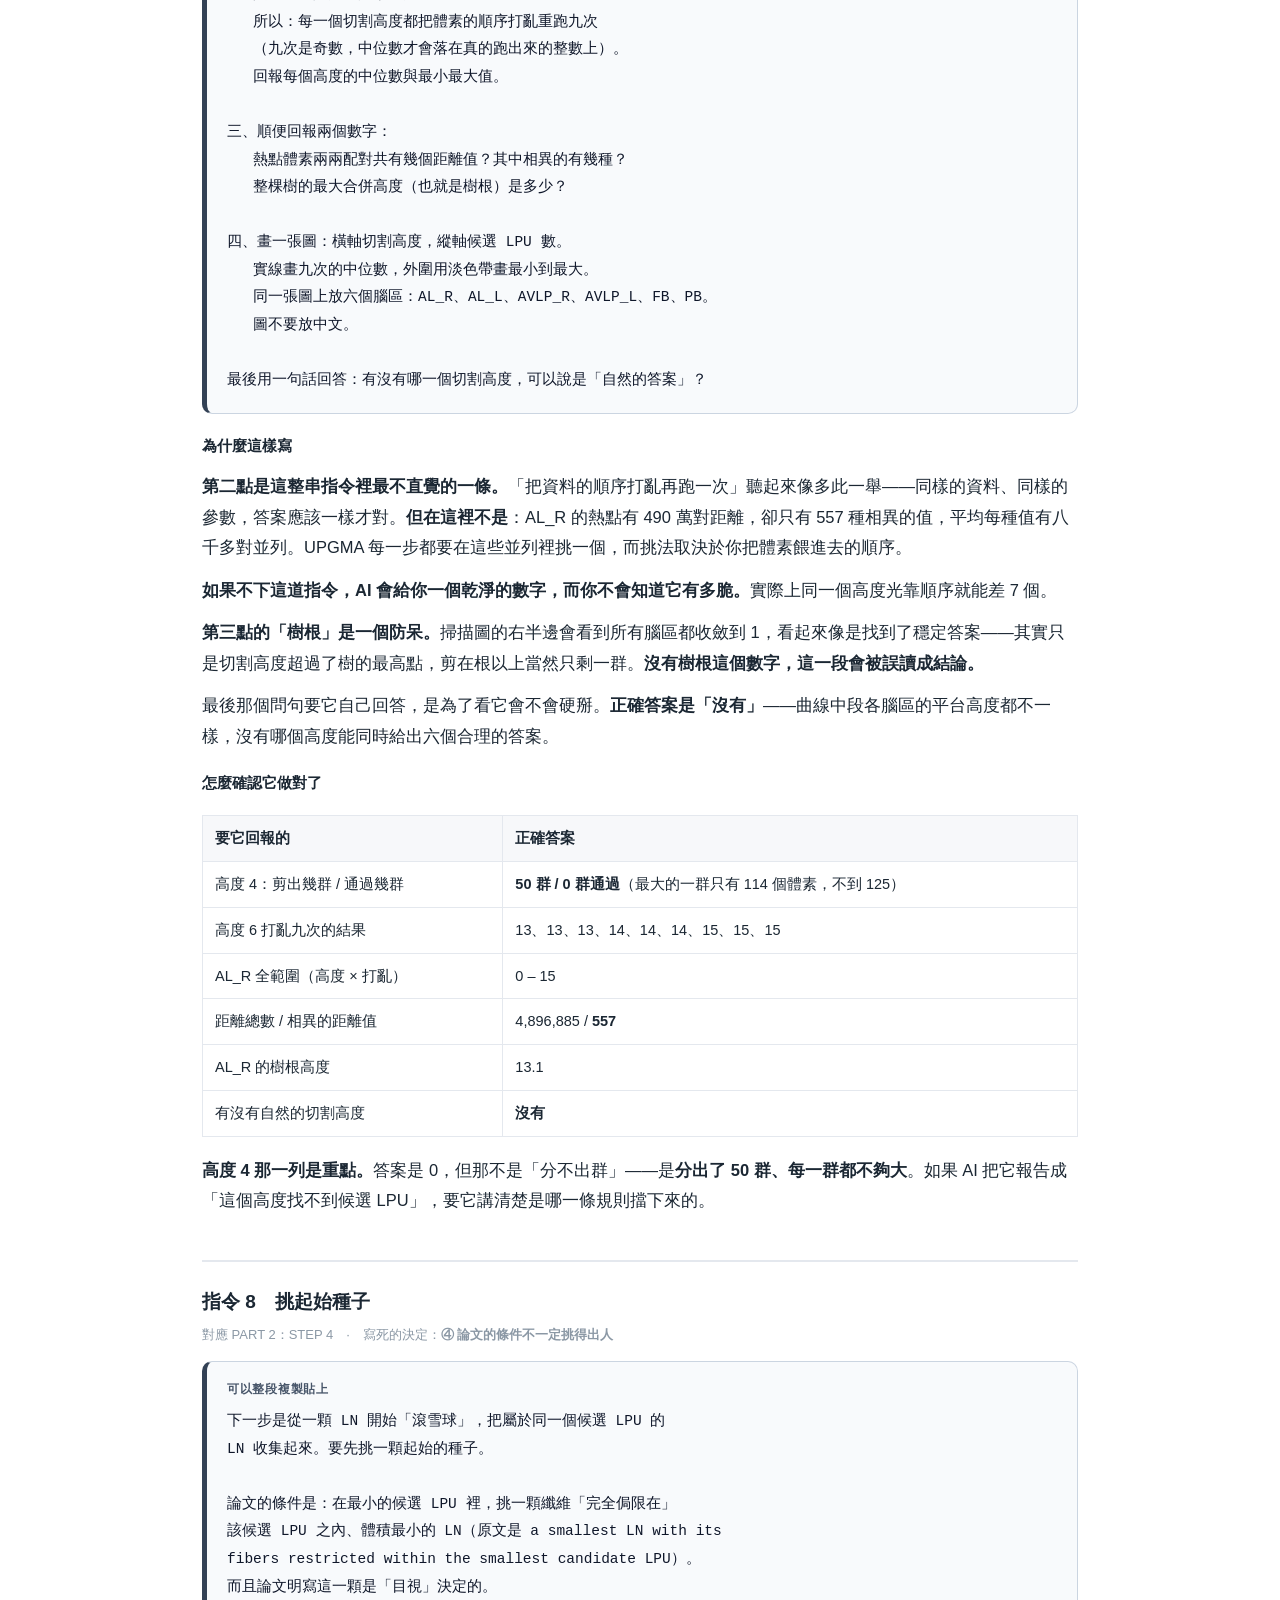
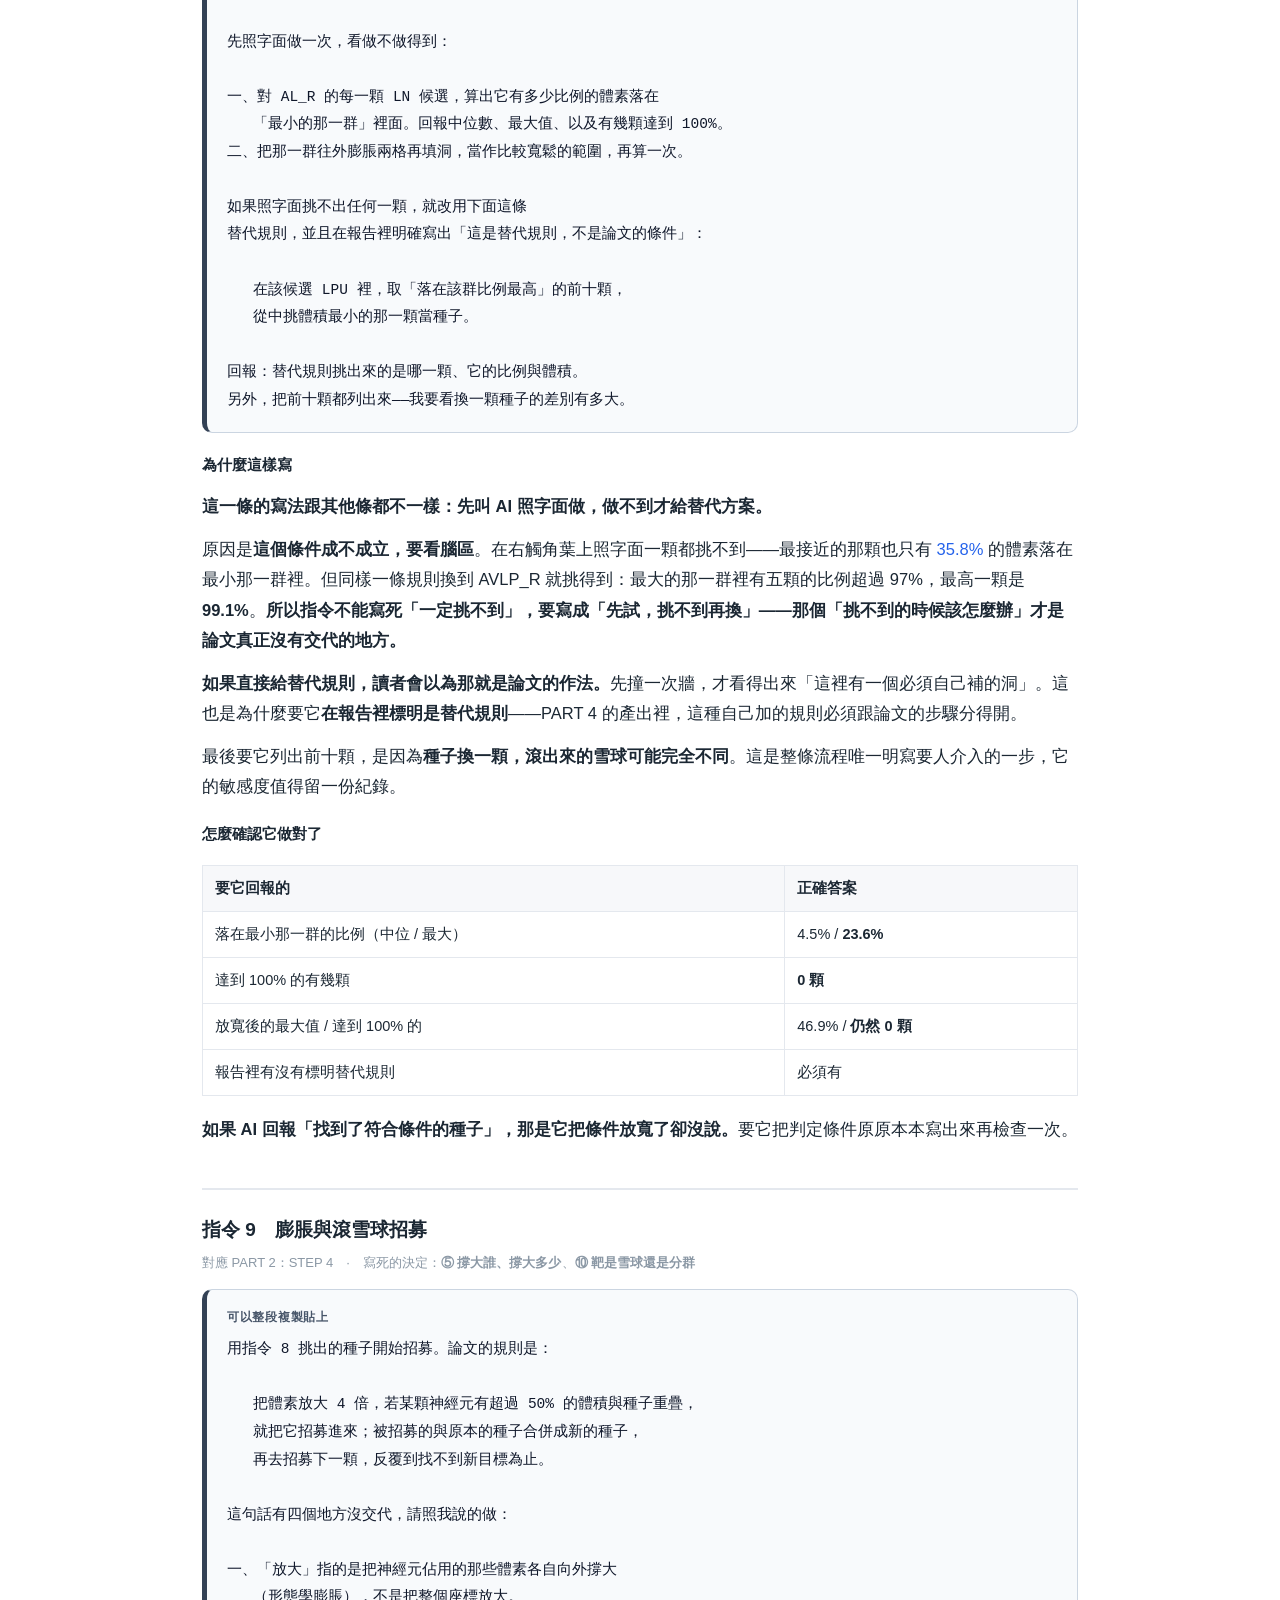
==== commit e6cda321: "指令 9 追到底：論文對 STEP 4 寫了兩種作法，我們實作的那一種是開關 使用者問「指令 9 沒成功，要怎麼改進」。討論列出五個改法，依序做了 B、A、E。  B（換測試腦區）：切割高度從斜坡上的" ====
--- a/agent-prompts.html
+++ b/agent-prompts.html
@@ -25,8 +25,8 @@
   </div>
 
   <div class="note">
-    <b>這一頁不是「怎麼跟 AI 說話」的技巧課。</b>那種內容過時得很快。這一頁在做的是一件更具體的事：<b><a href="how-to-draw-lpu.html#end">PART 2 最後列出的九件「論文沒交代、得自己決定」的事</a>，在交給 AI Agent 之前，必須一件一件寫成文字。</b>
-    <p style="margin-top:8px">論文可以寫「<i>visually determined</i>」（目視決定），你不行——<b>你得寫出一條規則，機器才動得了。</b>這九個空缺會逐一出現在下面的指令裡。</p>
+    <b>這一頁不是「怎麼跟 AI 說話」的技巧課。</b>那種內容過時得很快。這一頁在做的是一件更具體的事：<b><a href="how-to-draw-lpu.html#end">PART 2 最後列出的十件「論文沒交代、得自己決定」的事</a>，在交給 AI Agent 之前，必須一件一件寫成文字。</b>
+    <p style="margin-top:8px">論文可以寫「<i>visually determined</i>」（目視決定），你不行——<b>你得寫出一條規則，機器才動得了。</b>這十個空缺會逐一出現在下面的指令裡。</p>
   </div>
 
   <h2><span class="pt">先講規格</span>一條指令長什麼樣</h2>
@@ -67,7 +67,7 @@
     <tr><td>6</td><td>距離矩陣、UPGMA、1% 過濾</td><td>STEP 3</td><td>② 切割高度</td></tr>
     <tr><td>7</td><td>切割高度掃描與打亂順序重跑</td><td>STEP 3</td><td>②③ 切割高度、平手</td></tr>
     <tr><td>8</td><td>挑起始種子</td><td>STEP 4</td><td>④ 種子怎麼挑</td></tr>
-    <tr><td>9</td><td>膨脹與滾雪球招募</td><td>STEP 4</td><td>⑤ 撐大誰、撐大多少</td></tr>
+    <tr><td><b>9</b></td><td>膨脹與滾雪球招募</td><td>STEP 4</td><td>⑤ 撐大誰、撐大多少　<b>⑩ 靶是雪球還是分群</b></td></tr>
     <tr><td>10</td><td>去掉本體與初級神經突、抽等值面</td><td>STEP 5</td><td>⑥ 等值面門檻</td></tr>
     <tr><td>11</td><td>算 c 值</td><td>STEP 6</td><td>—</td></tr>
     <tr><td>12</td><td>長程神經束驗證</td><td>STEP 7</td><td>⑦ 節點是 LPU 還是 neuropil</td></tr>
@@ -75,7 +75,7 @@
     <tr><td>14</td><td>全腦跑一遍、出圖、出報告</td><td>全部</td><td>—</td></tr>
   </table></div>
 
-  <p><b>九個空缺分散在第 2、4、6、7、8、9、10、12、13 條裡。</b>把這九條抽掉，剩下的五條就是一般的資料處理；<b>這九條才是這門課的內容</b>。</p>
+  <p><b>十個空缺分散在第 2、4、6、7、8、9、10、12、13 這九條裡</b>（第 9 條一條就佔了兩個）。把這九條抽掉，剩下的五條就是一般的資料處理；<b>這九條才是這門課的內容</b>。</p>
 
   <div class="cmd">
   <h3>指令 1　盤點資料、確認座標框與單位</h3>
@@ -177,7 +177,7 @@
   </div>
 
   <h4>為什麼這樣寫</h4>
-  <p><b>這是九個空缺裡最根本的一個。</b>論文說 LN 是「神經突完全侷限在單一腦區之內」，判定方式是 <i>visually inspected and delineated</i>——目視。<b>那不是一條可以執行的規則。</b>不把它翻成數字，AI 只能自己編一個，而你不會知道它編了什麼。</p>
+  <p><b>這是十個空缺裡最根本的一個。</b>論文說 LN 是「神經突完全侷限在單一腦區之內」，判定方式是 <i>visually inspected and delineated</i>——目視。<b>那不是一條可以執行的規則。</b>不把它翻成數字，AI 只能自己編一個，而你不會知道它編了什麼。</p>
 
   <p><b>為什麼用比例，不用「留下幾個體素」。</b>如果規則是「在某區留下 5 個以上體素就算進入該區」，這條規則會跟神經元的大小綁在一起——大神經元隨便一根分枝就超過 5 個體素，小神經元整顆可能才幾十個。<b>比例不受大小影響，而且它才是「restricted within」這個詞真正在說的事。</b></p>
 
@@ -461,7 +461,7 @@
 
   <div class="cmd">
   <h3>指令 8　挑起始種子</h3>
-  <p class="meta">對應 PART 2：STEP 4　·　寫死的決定：<b>④ 論文的條件按字面挑不出人</b></p>
+  <p class="meta">對應 PART 2：STEP 4　·　寫死的決定：<b>④ 論文的條件不一定挑得出人</b></p>
 
   <div class="prompt">
     <p class="lbl">可以整段複製貼上</p>
@@ -479,7 +479,7 @@
    「最小的那一群」裡面。回報中位數、最大值、以及有幾顆達到 100%。
 二、把那一群往外膨脹兩格再填洞，當作比較寬鬆的範圍，再算一次。
 
-如果照字面挑不出任何一顆（我預期會是這樣），就改用下面這條
+如果照字面挑不出任何一顆，就改用下面這條
 替代規則，並且在報告裡明確寫出「這是替代規則，不是論文的條件」：
 
    在該候選 LPU 裡，取「落在該群比例最高」的前十顆，
@@ -490,9 +490,9 @@
   </div>
 
   <h4>為什麼這樣寫</h4>
-  <p><b>這一條的寫法跟其他條都不一樣：先叫 AI 照字面做，預期它會失敗，然後才給替代方案。</b></p>
-
-  <p>原因是論文的條件<b>在設計上就不可能成立</b>。STEP 2 只留下密度最高的 25% 體素，所以此刻的「候選 LPU」只是一堆高密度格子；而一顆 LN 的分枝必然同時鋪在密的地方和疏的地方。<b>「完全侷限在熱點裡」這件事，一顆都做不到</b>——最接近的那顆也只有 23.6%。</p>
+  <p><b>這一條的寫法跟其他條都不一樣：先叫 AI 照字面做，做不到才給替代方案。</b></p>
+
+  <p>原因是<b>這個條件成不成立，要看腦區</b>。在右觸角葉上照字面一顆都挑不到——最接近的那顆也只有 <a href="how-to-draw-lpu.html#s4">35.8%</a> 的體素落在最小那一群裡。但同樣一條規則換到 AVLP_R 就挑得到：最大的那一群裡有五顆的比例超過 97%，最高一顆是 <b>99.1%</b>。<b>所以指令不能寫死「一定挑不到」，要寫成「先試，挑不到再換」——那個「挑不到的時候該怎麼辦」才是論文真正沒有交代的地方。</b></p>
 
   <p><b>如果直接給替代規則，讀者會以為那就是論文的作法。</b>先撞一次牆，才看得出來「這裡有一個必須自己補的洞」。這也是為什麼要它<b>在報告裡標明是替代規則</b>——PART 4 的產出裡，這種自己加的規則必須跟論文的步驟分得開。</p>
 
@@ -511,7 +511,7 @@
 
   <div class="cmd">
   <h3>指令 9　膨脹與滾雪球招募</h3>
-  <p class="meta">對應 PART 2：STEP 4　·　寫死的決定：<b>⑤ 撐大誰、撐大多少</b></p>
+  <p class="meta">對應 PART 2：STEP 4　·　寫死的決定：<b>⑤ 撐大誰、撐大多少</b>、<b>⑩ 靶是雪球還是分群</b></p>
 
   <div class="prompt">
     <p class="lbl">可以整段複製貼上</p>
@@ -521,7 +521,7 @@
    就把它招募進來；被招募的與原本的種子合併成新的種子，
    再去招募下一顆，反覆到找不到新目標為止。
 
-這句話有三個地方沒交代，請照我說的做：
+這句話有四個地方沒交代，請照我說的做：
 
 一、「放大」指的是把神經元佔用的那些體素各自向外撐大
    （形態學膨脹），不是把整個座標放大。
@@ -537,6 +537,14 @@
    請先算：撐大 1、2、3 格分別會讓體積變成幾倍？
    算完之後用「撐大 2 格」跑，並在報告裡寫明這個選擇。
 
+四、論文對這一步其實寫了兩種不一樣的作法，兩種都要跑：
+   （甲）補充材料的滾雪球——收進來的併成新的種子，靶愈滾愈大。
+   （乙）圖 S5D(e) 圖說的固定靶——靶就是 STEP 3 分出來的那一群，
+        固定不動，每顆 LN 各自算「我有多少比例的體素落在這一群裡」。
+   兩種都掃「撐大幾格 × 重疊門檻」，回報各自招募到幾顆。
+   如果一個腦區分出兩群，還要回報兩群收到的名單重疊多少
+   （完全一樣是 1、毫無交集是 0）。
+
 跑之前先做一次敏感度檢查：
    抽 60 顆 LN 候選，算兩兩之間的重疊率
    （B 有多少比例的體素落在撐大後的 A 裡面），
@@ -552,6 +560,8 @@
   <p><b>第二點的「撐大誰」差別很大</b>：只撐大 target 的通過率是只撐大 source 的三倍多。而「兩邊都撐大、分母卻用原本體積」這個讀法會算出大於 1 的比例——<b>一個比例不可能超過 100%，那個讀法本身不成立。</b>不指定，AI 四種都可能選。</p>
 
   <p><b>那個敏感度檢查是為了讓「為什麼要膨脹」變成看得見的事。</b>不膨脹時最大重疊率只有 0.10，<b>沒有任何一對過得了 50%——雪球一顆都招募不到，這一步當場停住</b>。膨脹不是在微調結果，是在讓步驟成立。</p>
+
+  <p><b>第四點是這一條最重要的一句，而它跟其他空缺不一樣：不是「論文沒寫」，是「論文寫了兩次、兩次不一樣」。</b>補充材料寫滾雪球，圖 S5D(e) 的圖說寫的卻是依分群的覆蓋範圍招募。<b>只叫 AI 跑其中一種，你會得到一個看起來完整、但取決於你挑了哪一句話的答案。</b>叫它兩種都跑，差異自己會浮出來——<a href="agent-run.html#two-readings">PART 4〈發現一〉</a>就是這樣發現滾雪球那一種在真實資料上是個開關的。</p>
 
   <h4>怎麼確認它做對了</h4>
   <div class="tblwrap"><table>
@@ -735,7 +745,7 @@
   </div>
 
   <h4>為什麼這樣寫</h4>
-  <p><b>這是九個空缺裡唯一「論文連步驟都沒寫」的一個。</b>合併發生過，證據留在圖 5A 上（同時有 <code>Cal</code>、<code>MB</code> 與 <code>Cal＋MB</code> 三列），但沒有任何規則可以套用到其他腦區。</p>
+  <p><b>這是十個空缺裡唯一「論文連步驟都沒寫」的一個。</b>合併發生過，證據留在圖 5A 上（同時有 <code>Cal</code>、<code>MB</code> 與 <code>Cal＋MB</code> 三列），但沒有任何規則可以套用到其他腦區。</p>
 
   <p><b>所以這條指令做的事是「把論文的個案處理逆向工程成一條規則」</b>：合併之後 LN 數暴增，就代表原本的切線切斷了某群神經元。指令裡把這個推理完整寫出來，不是為了讓 AI 照做，而是<b>因為它必須知道為什麼——否則它會把「LN 數增加」當成一個沒有意義的統計量。</b></p>
 
@@ -819,8 +829,8 @@
     <tr><td>4</td><td>纖維條數／重複註冊次數（兩種說法）</td><td>用重複註冊次數，並記錄下來</td></tr>
     <tr><td>6</td><td>「1% of the total voxel number」</td><td>分母是整個腦區，不是熱點</td></tr>
     <tr><td>7</td><td>（切割高度完全沒提）</td><td>掃 4 到 25，每個高度打亂九次</td></tr>
-    <tr><td>8</td><td>目視挑一顆纖維完全侷限在內的 LN</td><td>照字面挑不到 → 改取比例最高的前十顆裡體積最小的</td></tr>
-    <tr><td>9</td><td>「所有體素放大 4 倍」</td><td>撐大 source、撐大 2 格、分母用 target 原體積</td></tr>
+    <tr><td>8</td><td>目視挑一顆纖維完全侷限在內的 LN</td><td>先照字面挑；挑不到才改取比例最高的前十顆裡體積最小的</td></tr>
+    <tr><td><b>9</b></td><td>「所有體素放大 4 倍」；<b>而且滾雪球與固定靶兩種寫法並存</b></td><td>撐大 source、撐大 2 格、分母用 target 原體積；<b>兩種寫法都跑，比較差異</b></td></tr>
     <tr><td>10</td><td>去掉初級神經突與細胞本體；取等值面</td><td>深度小於 10 丟掉；門檻跑三個</td></tr>
     <tr><td>12</td><td>正文與補充材料寫得不一樣</td><td>照補充材料，節點是 neuropil</td></tr>
     <tr><td>13</td><td>（逐案說明，沒有規則）</td><td>合併後 LN 數明顯增加就是切錯了</td></tr>
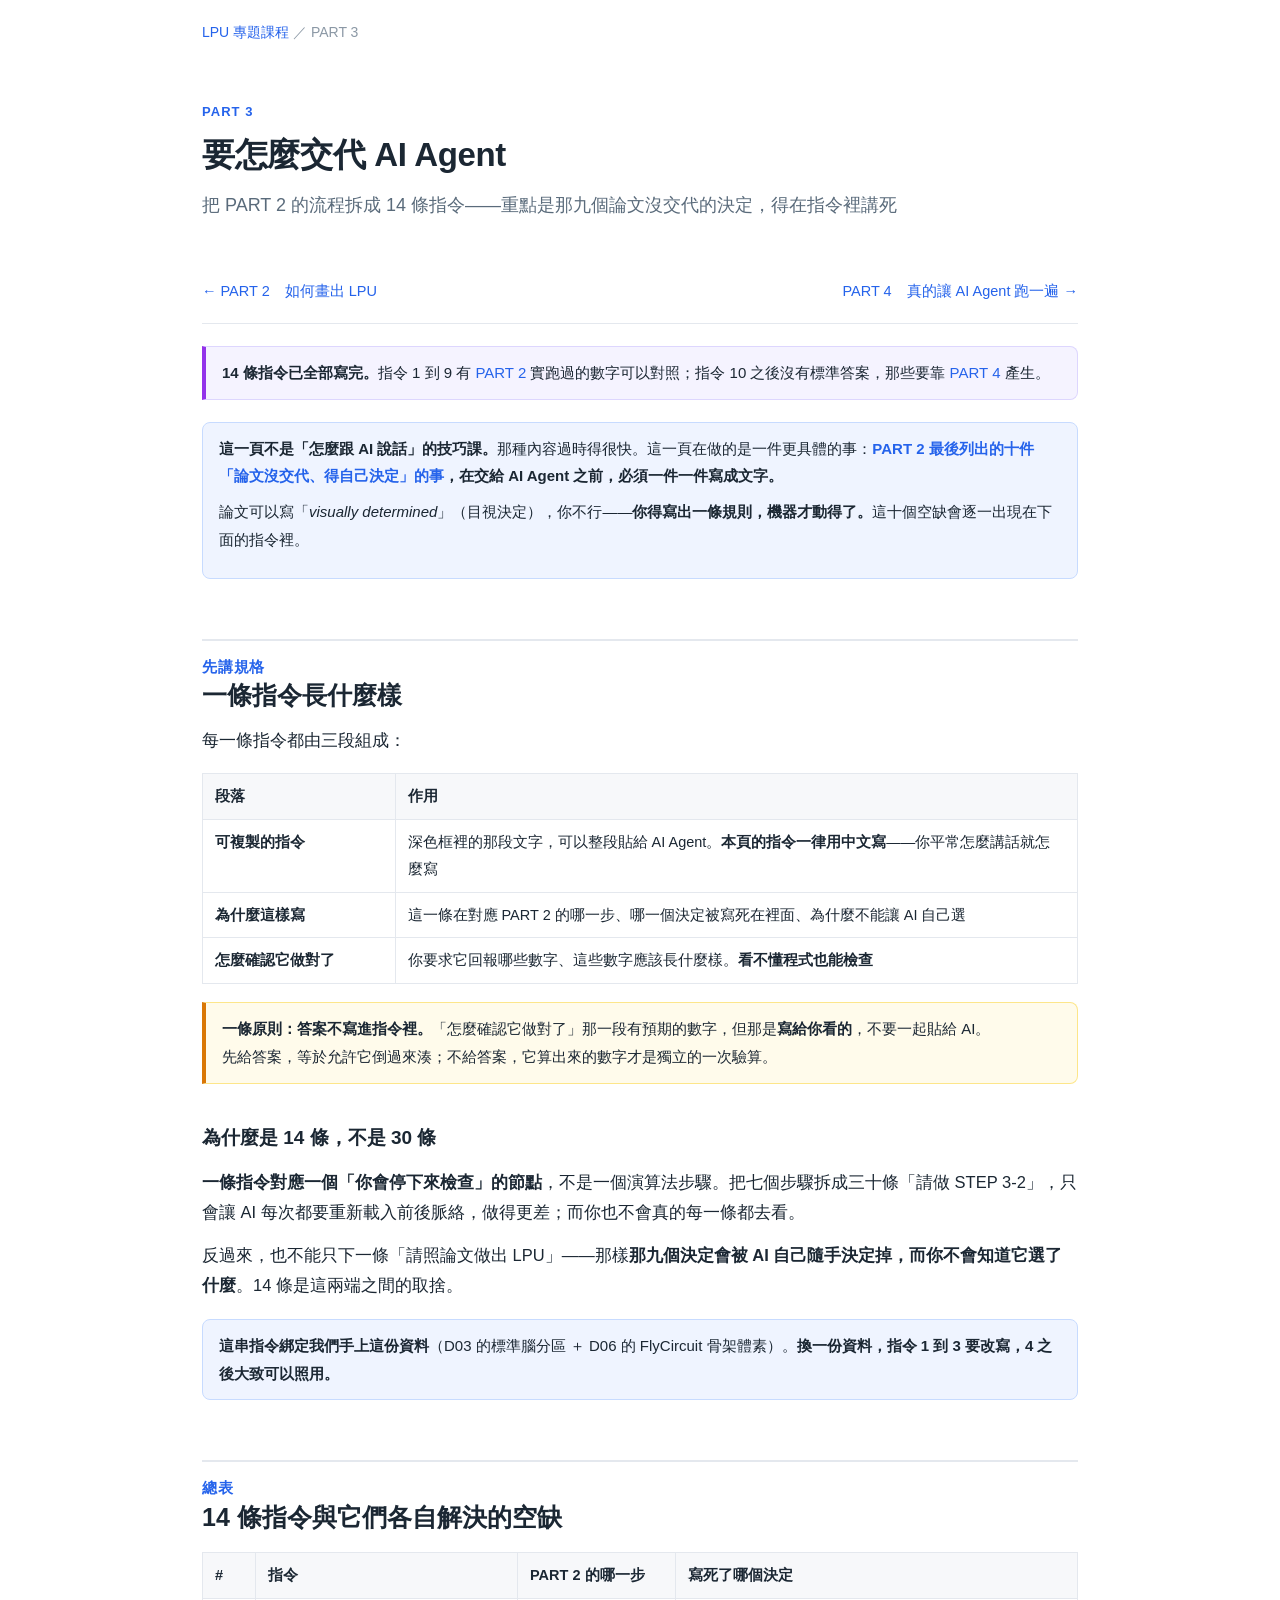
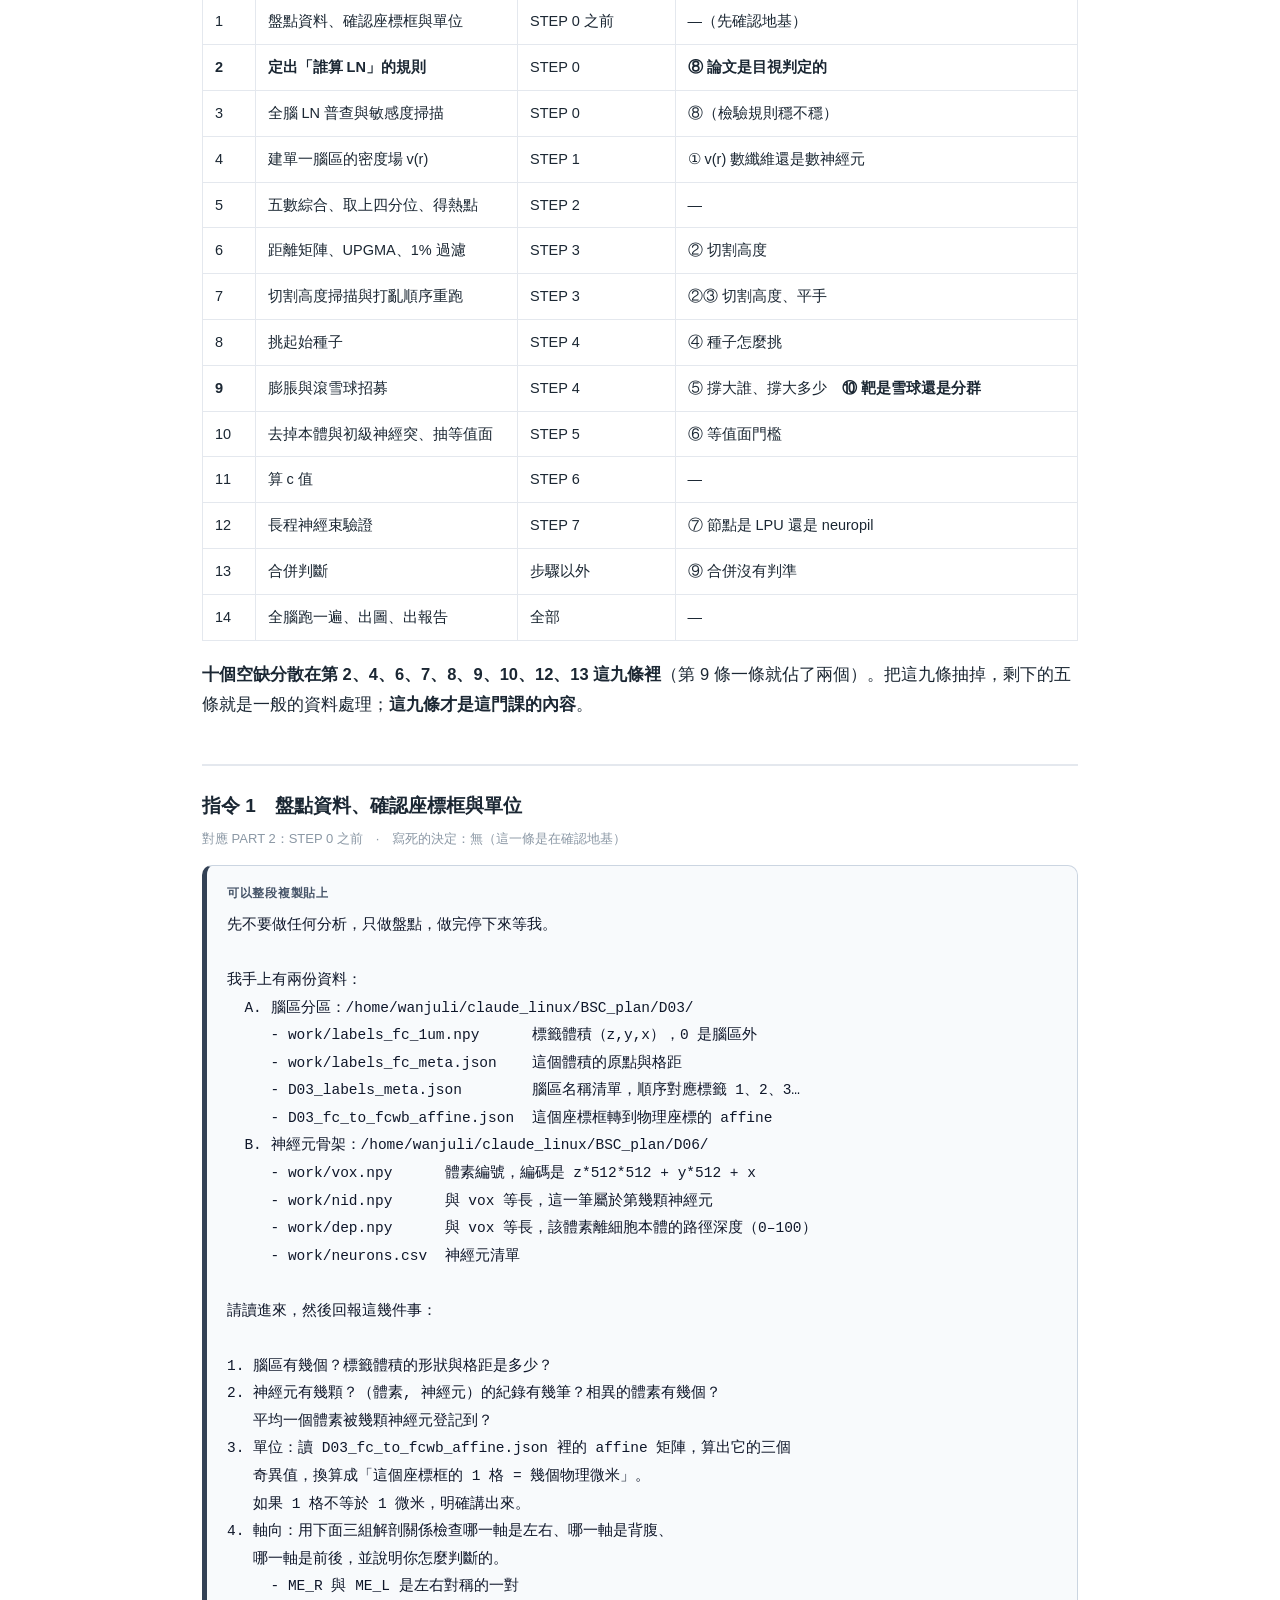
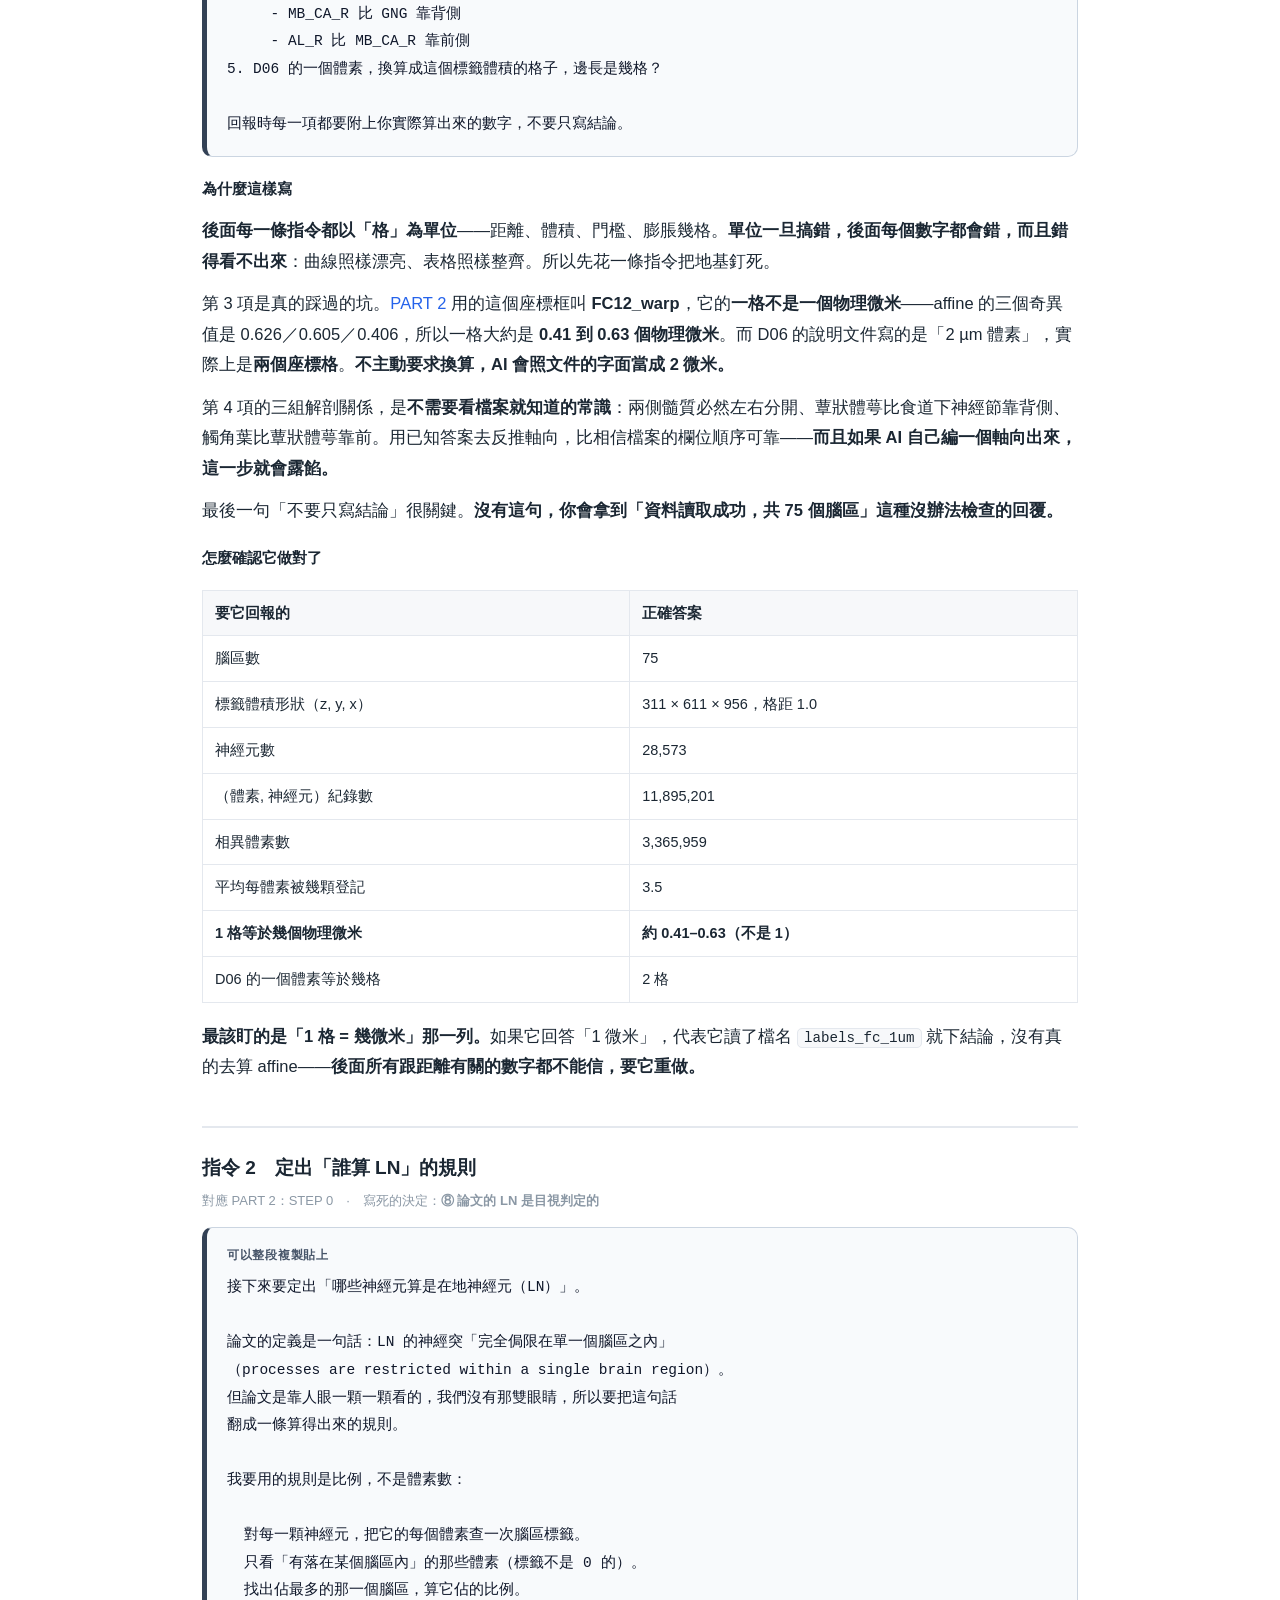
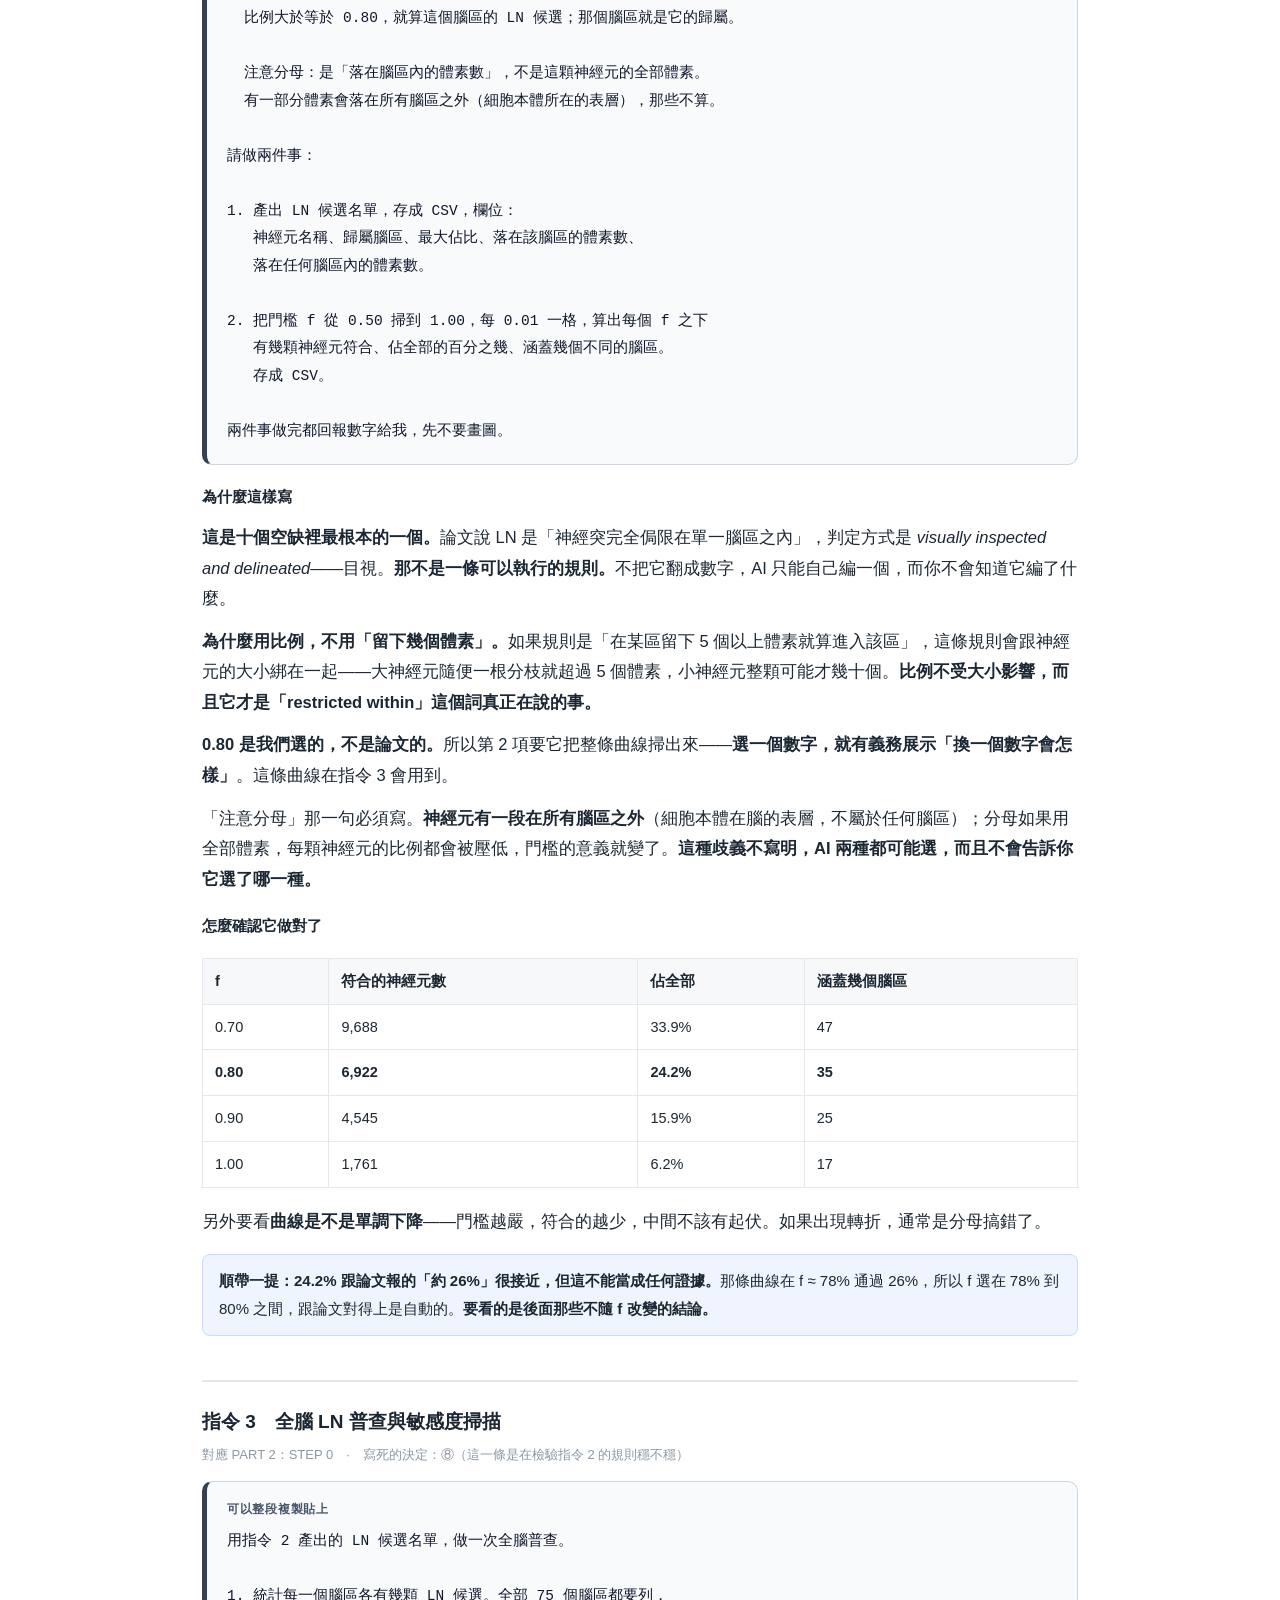
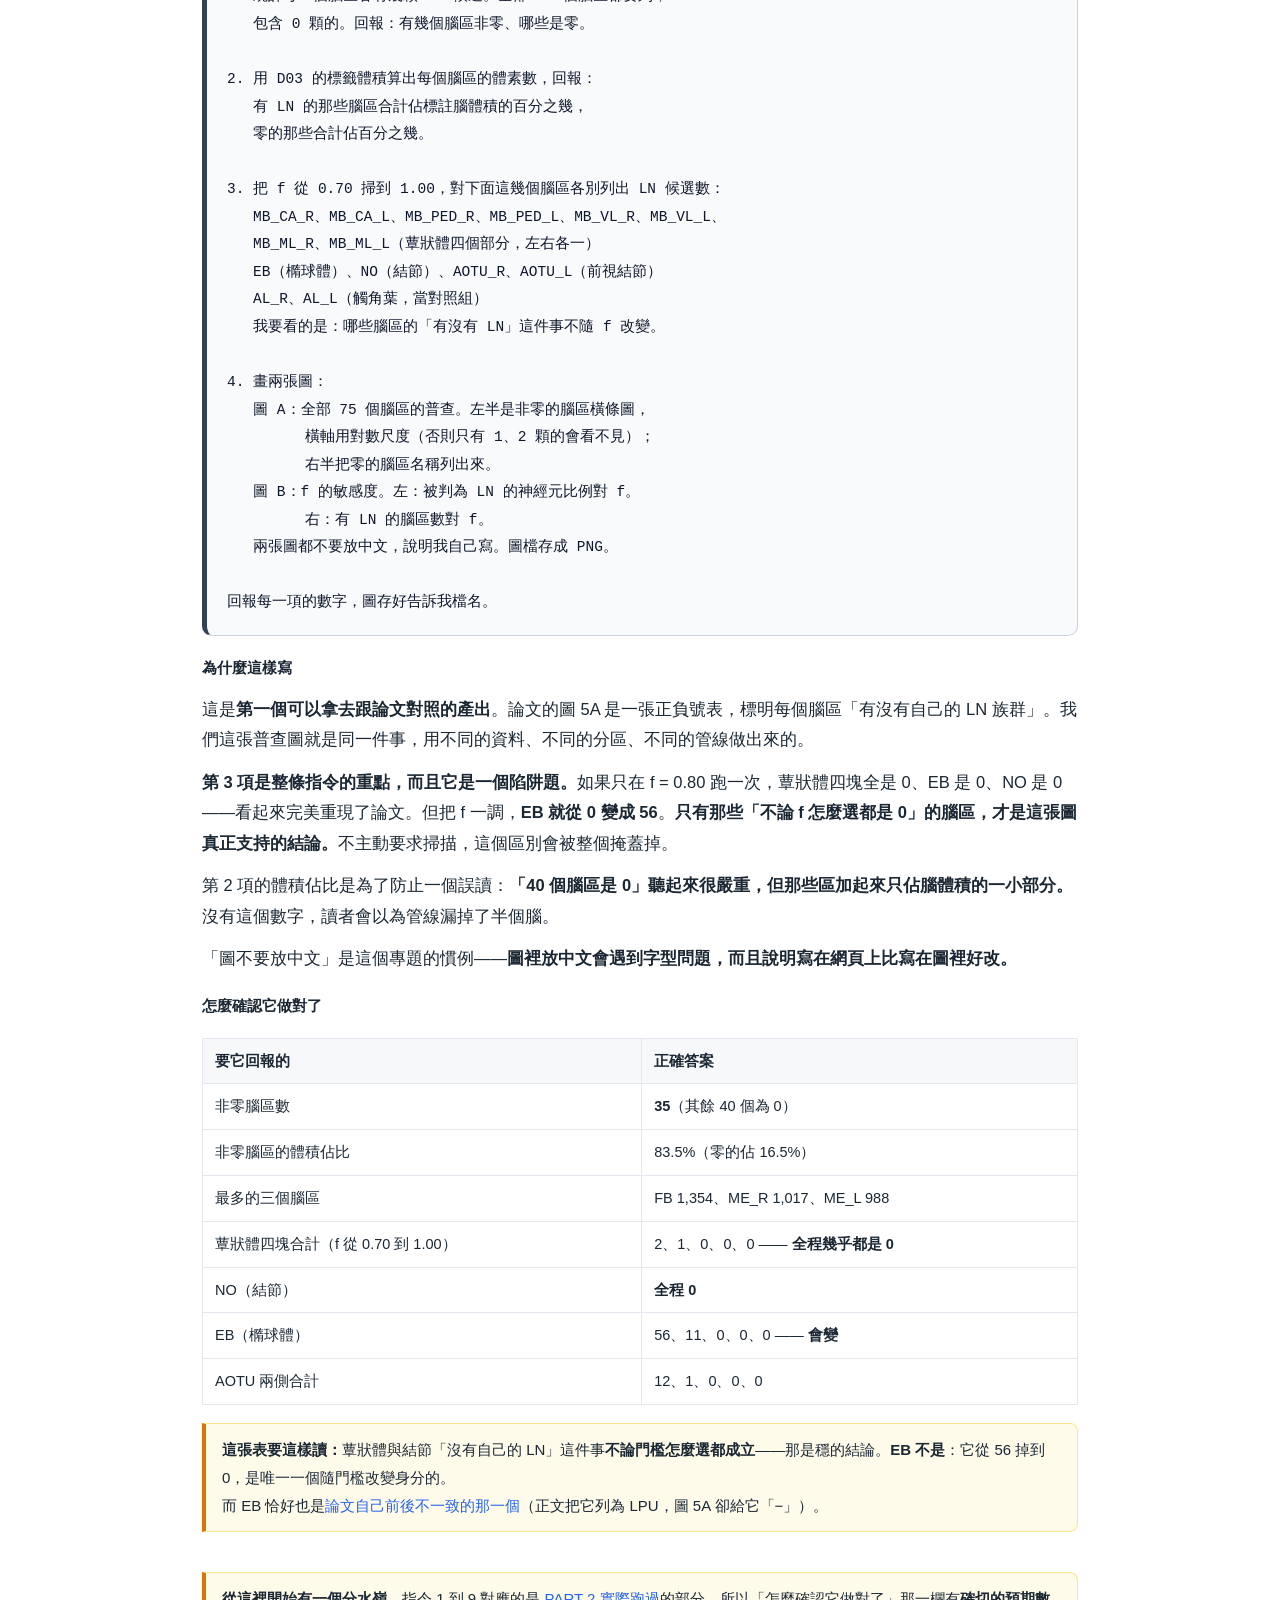
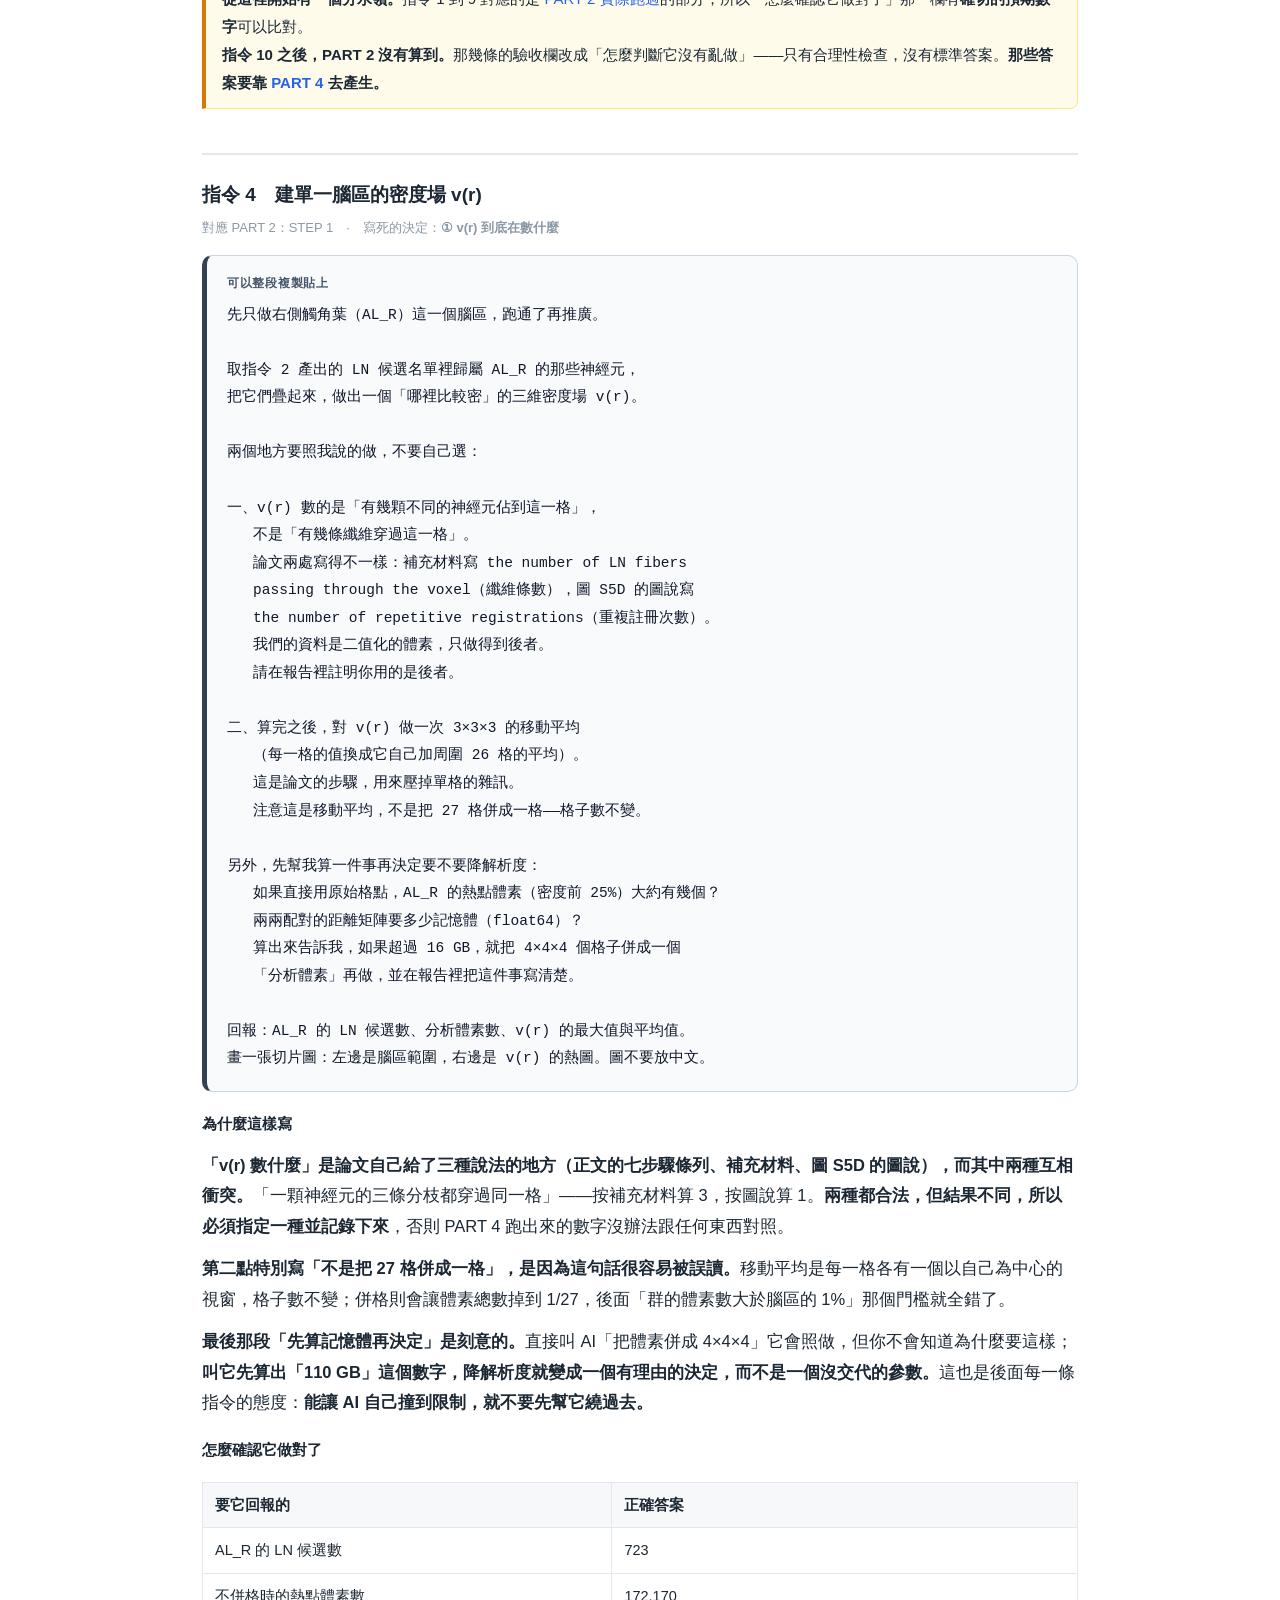
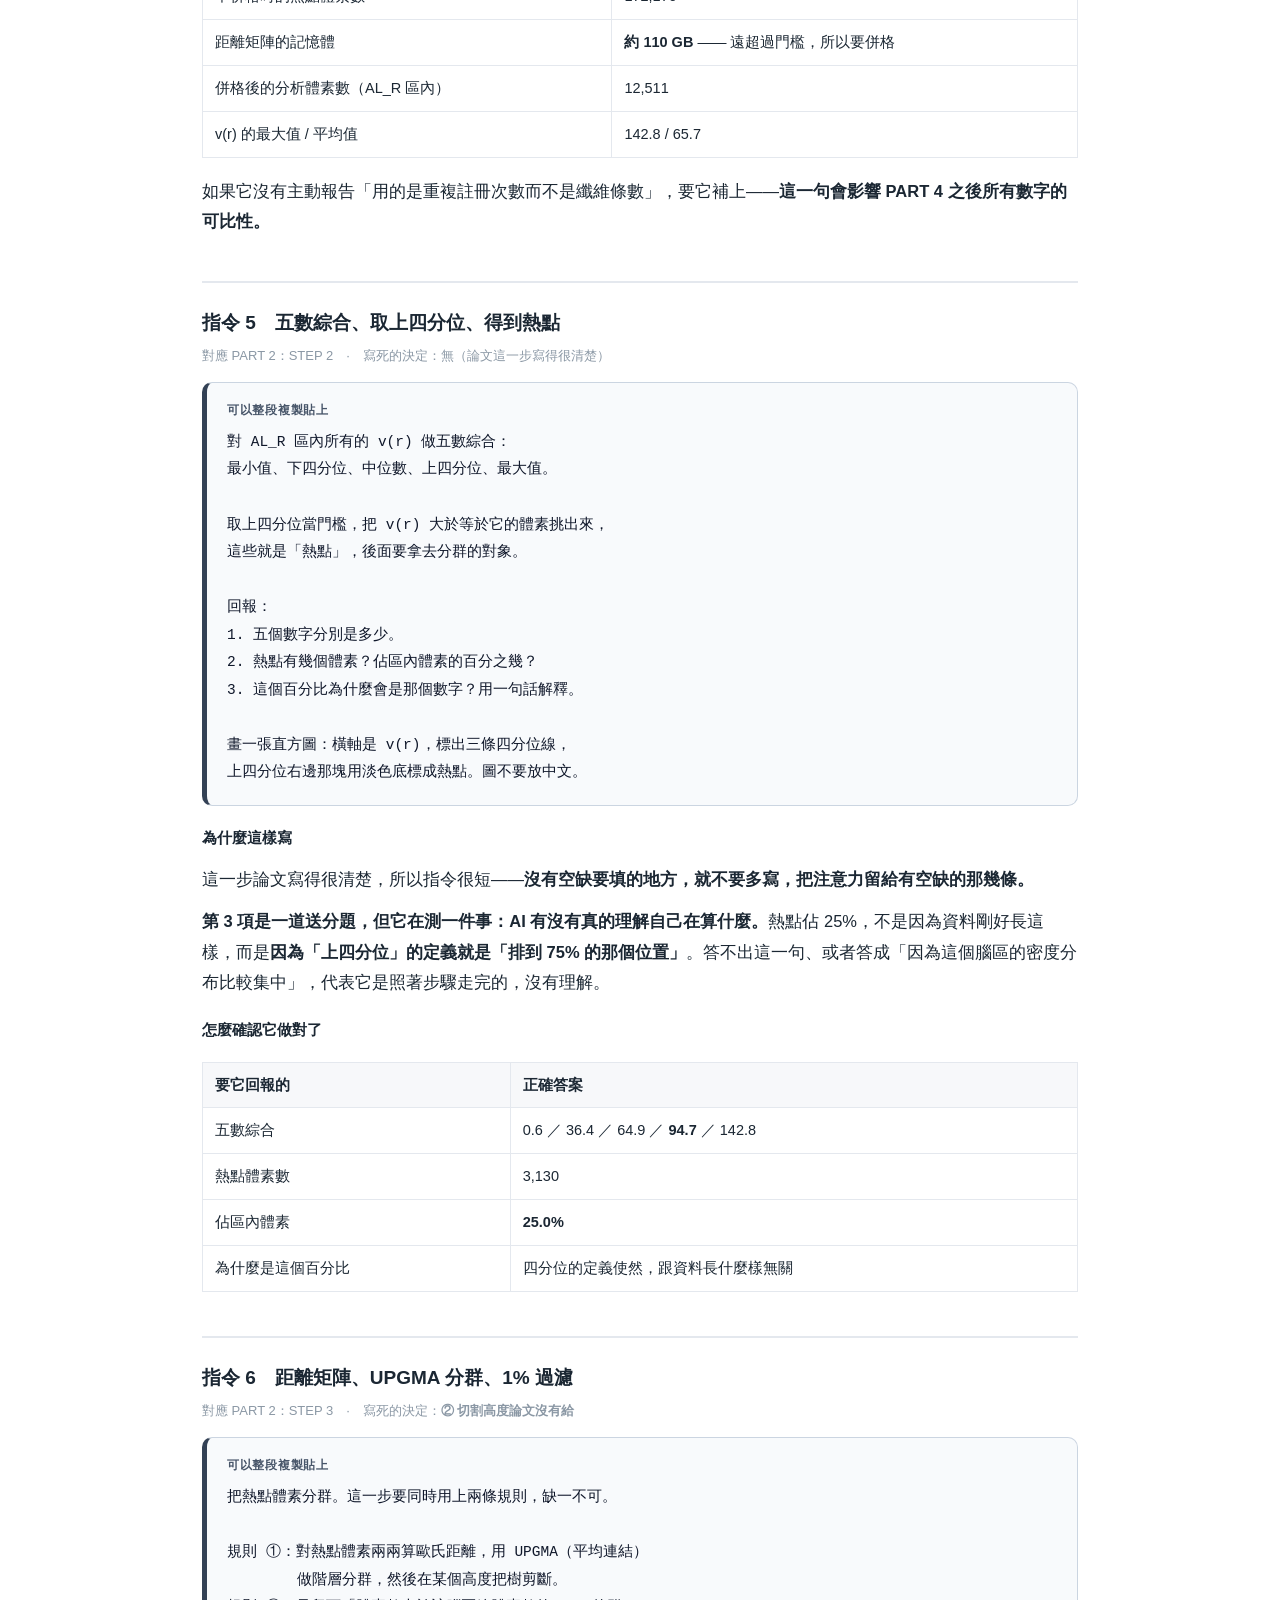
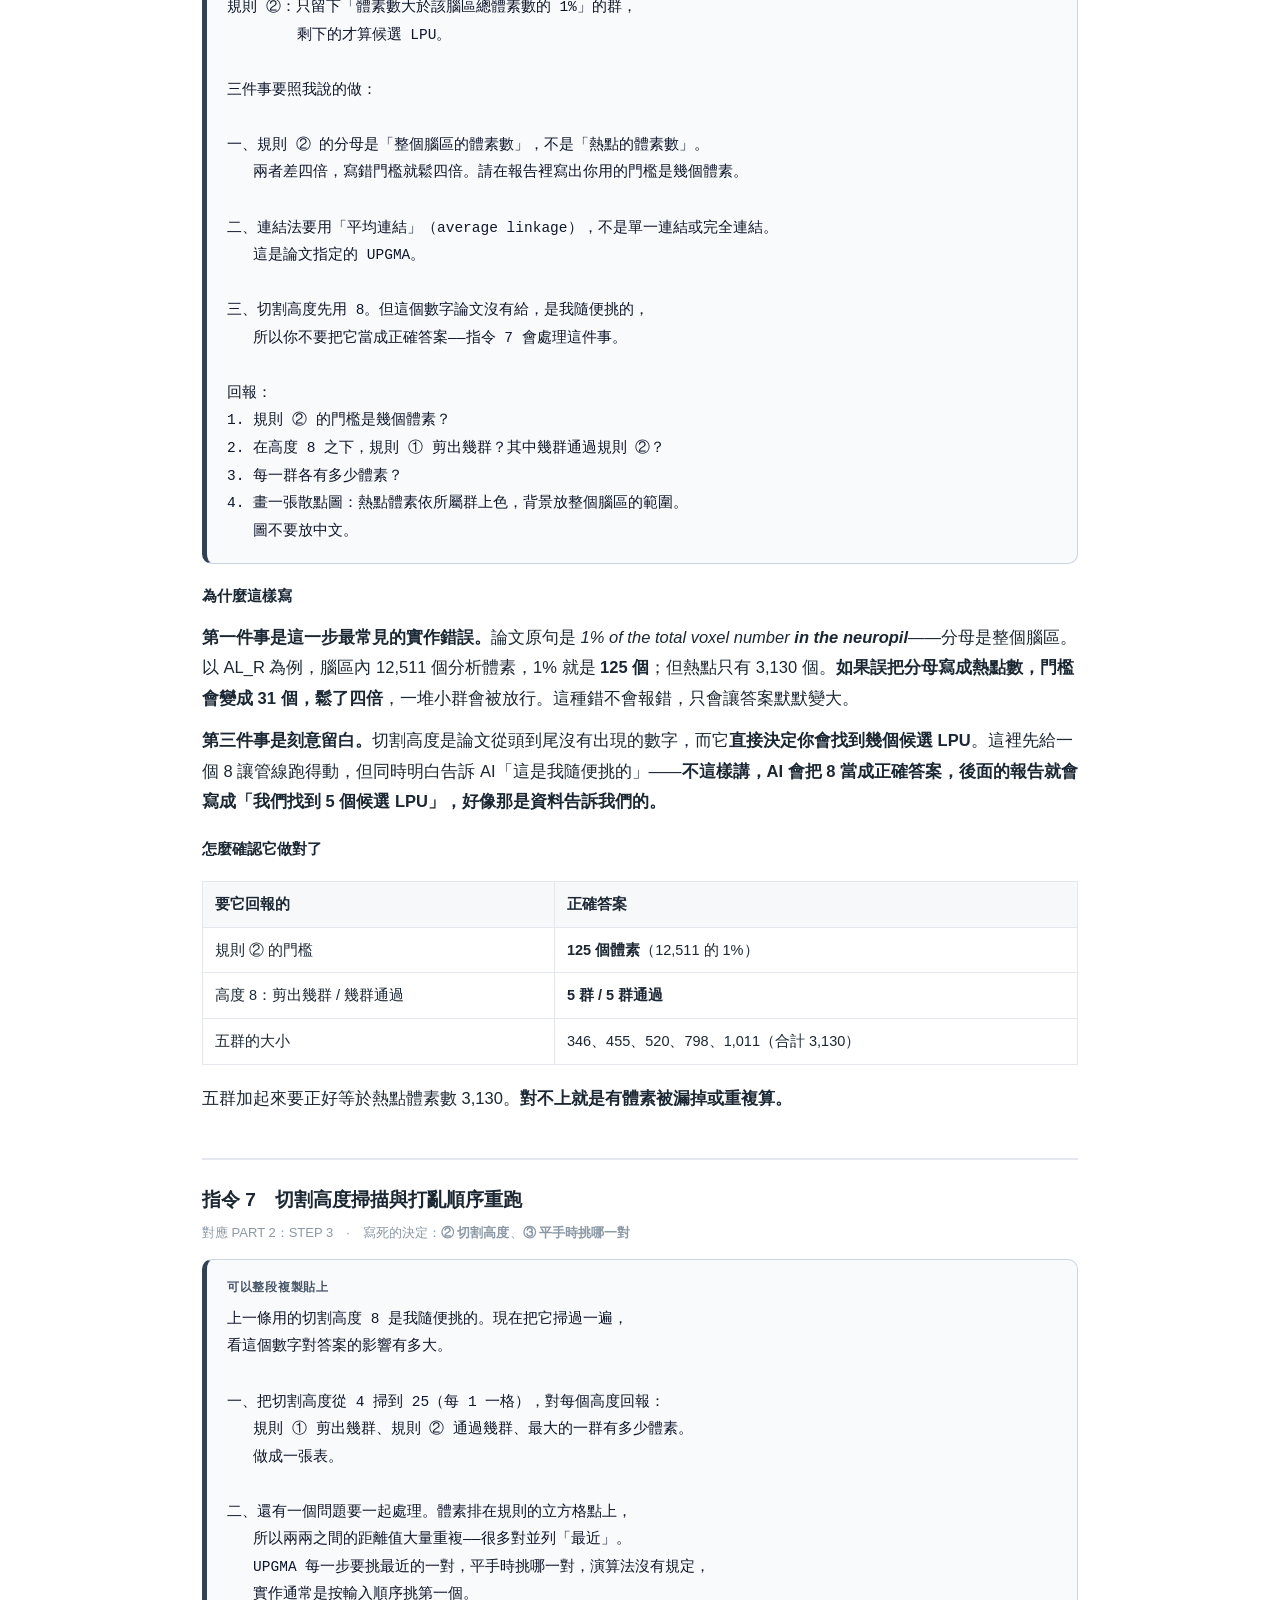
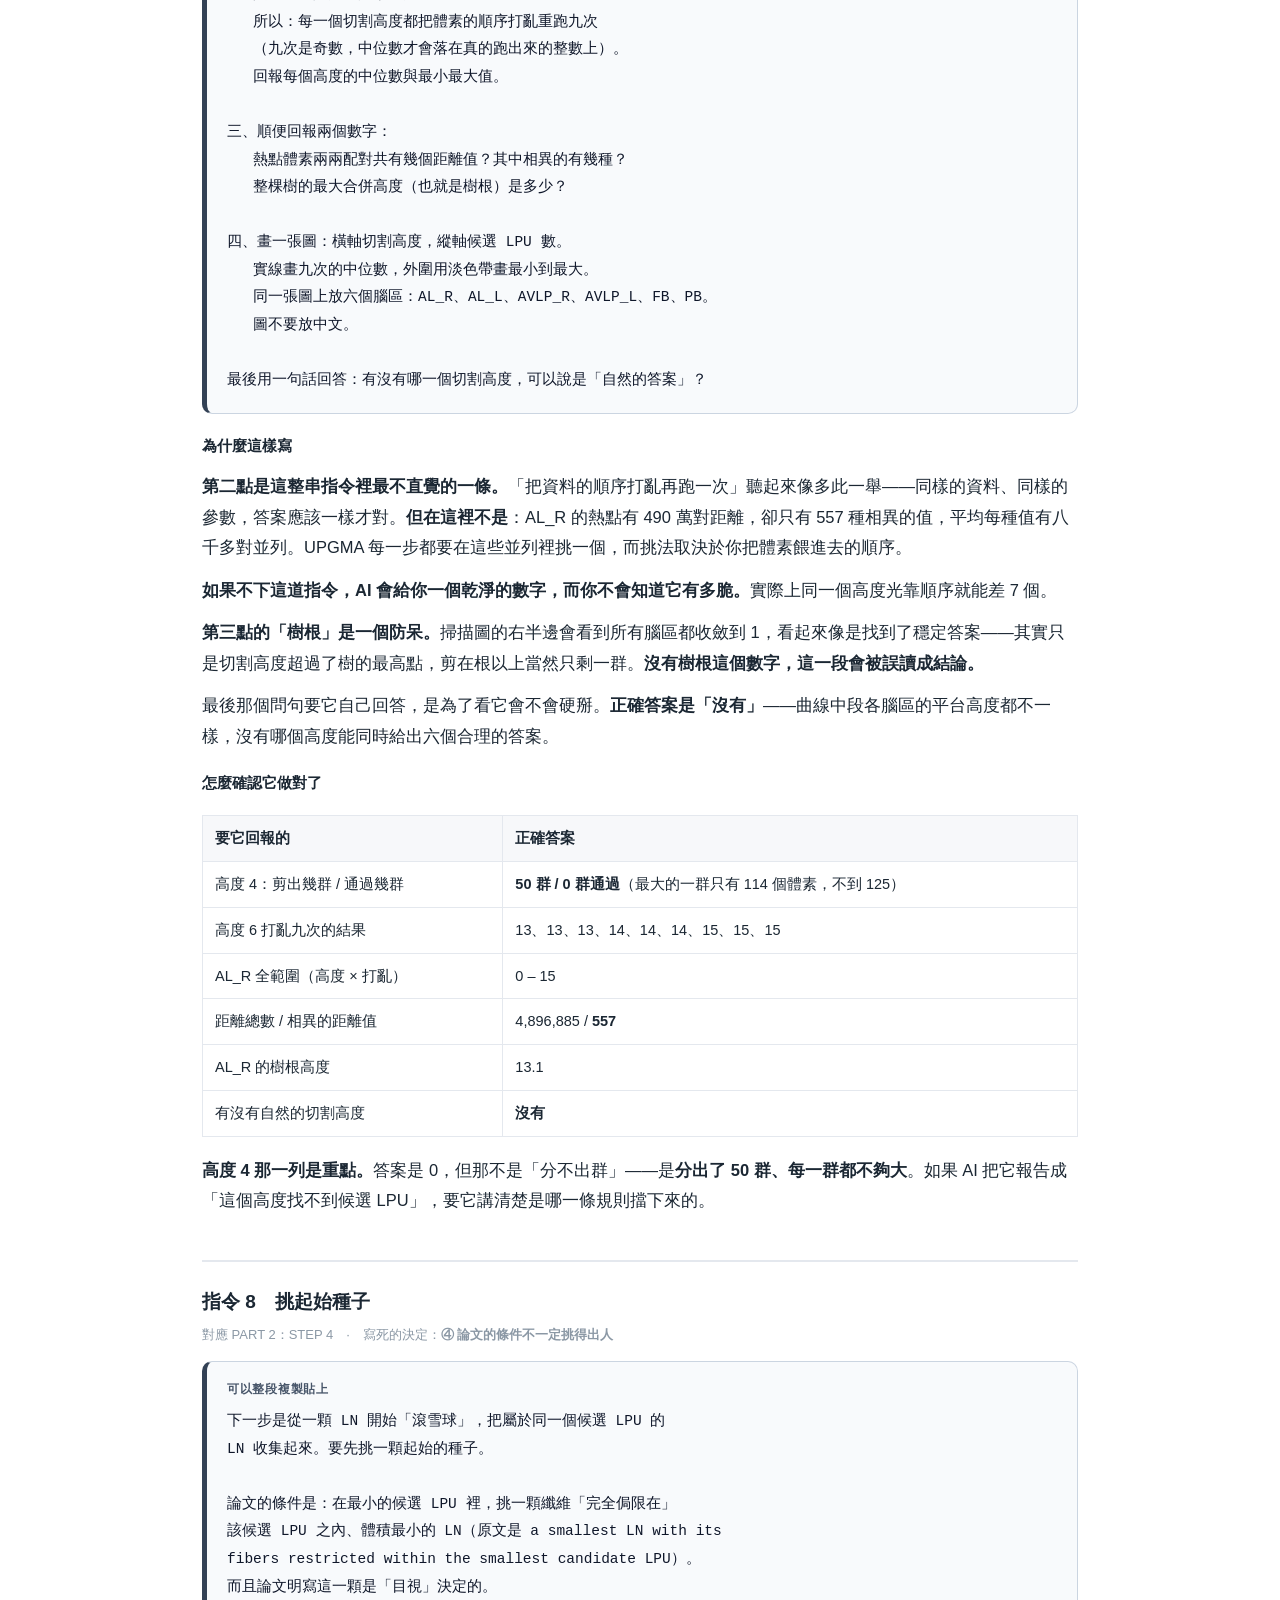
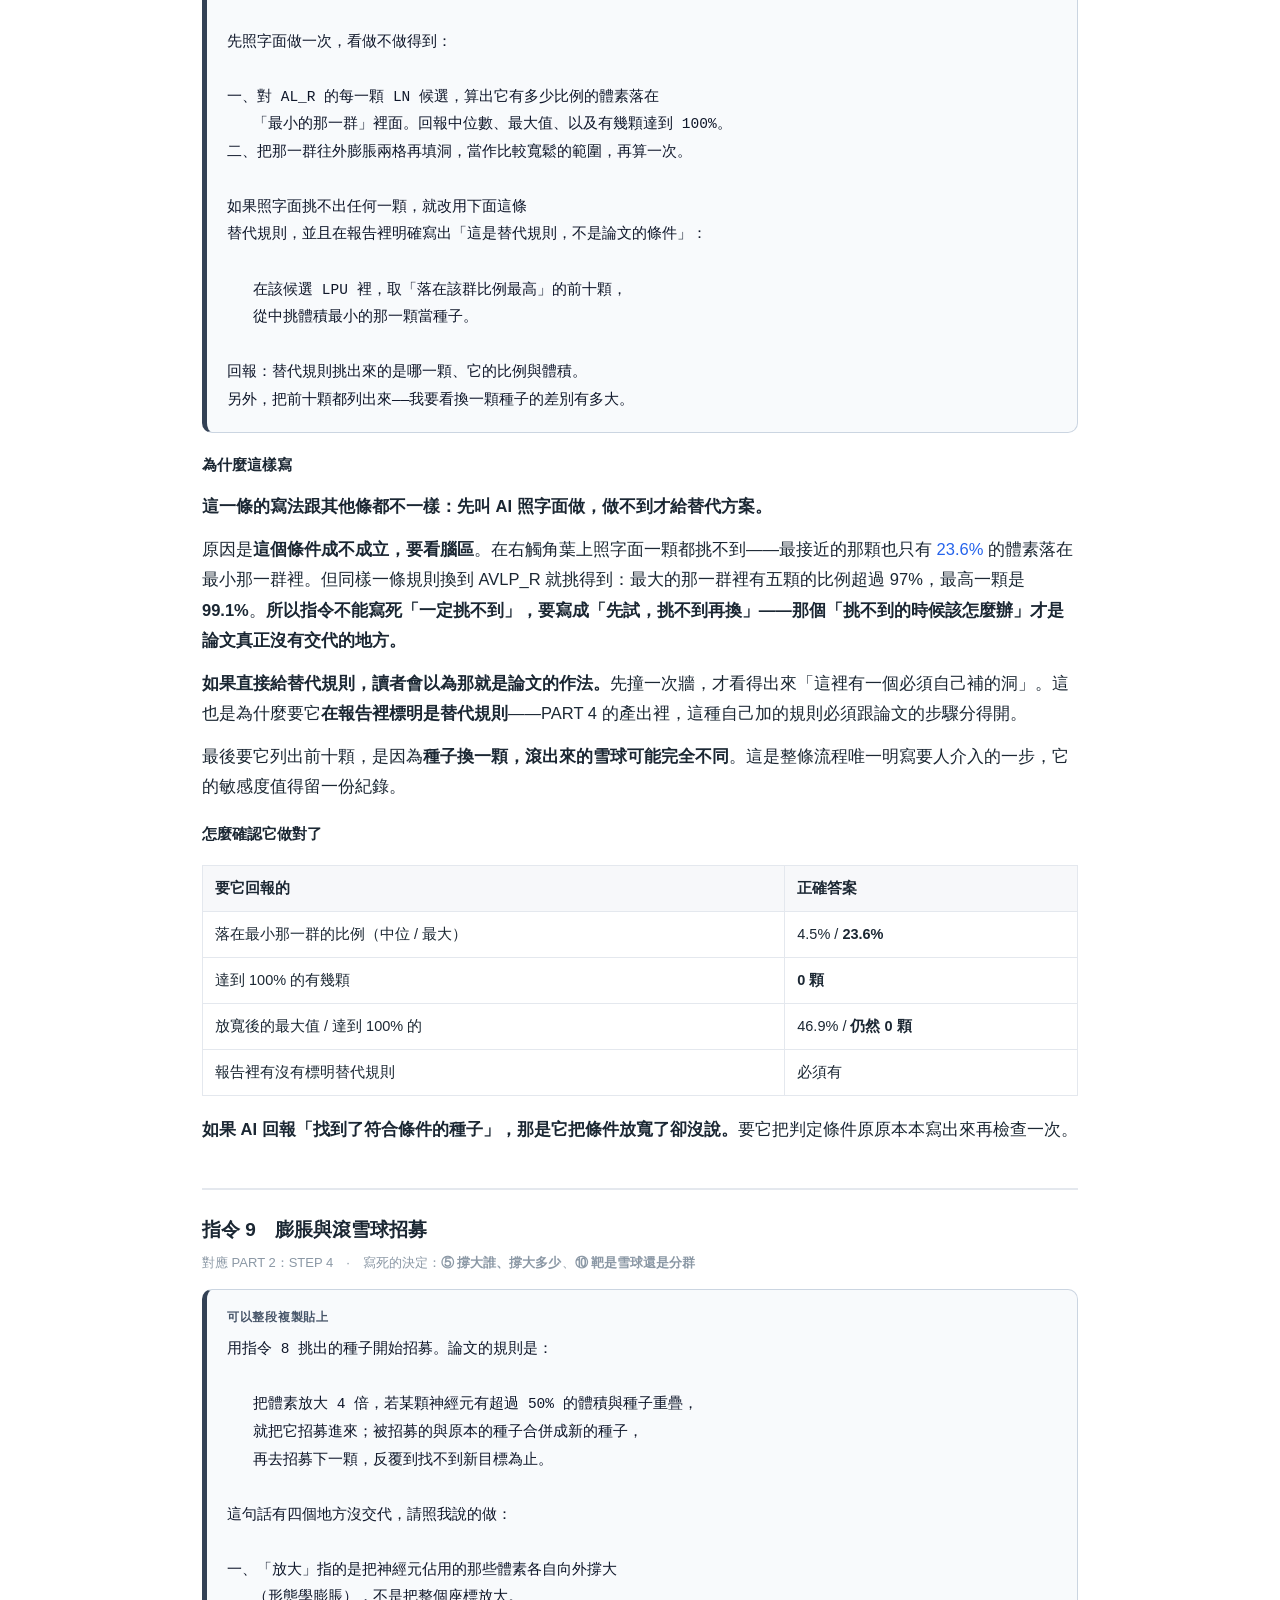
==== commit a3b5c040: "PART 2 的密度場改用相異神經元數重算，並把已解決的問題標到頁面上 一、定義統一。make_part2_figures.py 的 field_of() 加上去重（同一顆神經元    在同一個分析格" ====
--- a/agent-prompts.html
+++ b/agent-prompts.html
@@ -492,7 +492,7 @@
   <h4>為什麼這樣寫</h4>
   <p><b>這一條的寫法跟其他條都不一樣：先叫 AI 照字面做，做不到才給替代方案。</b></p>
 
-  <p>原因是<b>這個條件成不成立，要看腦區</b>。在右觸角葉上照字面一顆都挑不到——最接近的那顆也只有 <a href="how-to-draw-lpu.html#s4">35.8%</a> 的體素落在最小那一群裡。但同樣一條規則換到 AVLP_R 就挑得到：最大的那一群裡有五顆的比例超過 97%，最高一顆是 <b>99.1%</b>。<b>所以指令不能寫死「一定挑不到」，要寫成「先試，挑不到再換」——那個「挑不到的時候該怎麼辦」才是論文真正沒有交代的地方。</b></p>
+  <p>原因是<b>這個條件成不成立，要看腦區</b>。在右觸角葉上照字面一顆都挑不到——最接近的那顆也只有 <a href="how-to-draw-lpu.html#s4">23.6%</a> 的體素落在最小那一群裡。但同樣一條規則換到 AVLP_R 就挑得到：最大的那一群裡有五顆的比例超過 97%，最高一顆是 <b>99.1%</b>。<b>所以指令不能寫死「一定挑不到」，要寫成「先試，挑不到再換」——那個「挑不到的時候該怎麼辦」才是論文真正沒有交代的地方。</b></p>
 
   <p><b>如果直接給替代規則，讀者會以為那就是論文的作法。</b>先撞一次牆，才看得出來「這裡有一個必須自己補的洞」。這也是為什麼要它<b>在報告裡標明是替代規則</b>——PART 4 的產出裡，這種自己加的規則必須跟論文的步驟分得開。</p>
 
--- a/assets/lpu.css
+++ b/assets/lpu.css
@@ -77,6 +77,8 @@
 .callout{background:#fffbeb; border:1px solid #fde68a; border-left:4px solid var(--amber); border-radius:0 8px 8px 0; padding:12px 16px; margin:18px 0; font-size:15px}
 .note{background:var(--accent-soft); border:1px solid #c7dbff; border-radius:8px; padding:12px 16px; margin:18px 0; font-size:15px}
 .danger{background:#fef2f2; border:1px solid #fecaca; border-left:4px solid var(--red); border-radius:0 8px 8px 0; padding:12px 16px; margin:18px 0; font-size:15px}
+.fixed{background:rgba(34,197,94,.07); border:1px solid #bbf7d0; border-left:4px solid var(--green); border-radius:0 8px 8px 0; padding:12px 16px; margin:18px 0; font-size:15px}
+.fixed b{color:#15803d}
 .draft{background:#f5f3ff; border:1px solid #ddd6fe; border-left:4px solid var(--purple); border-radius:0 8px 8px 0; padding:12px 16px; margin:22px 0; font-size:15px}
 
 .crumb{max-width:var(--maxw); margin:0 auto; padding:20px 22px 0; font-size:14px; color:var(--faint)}
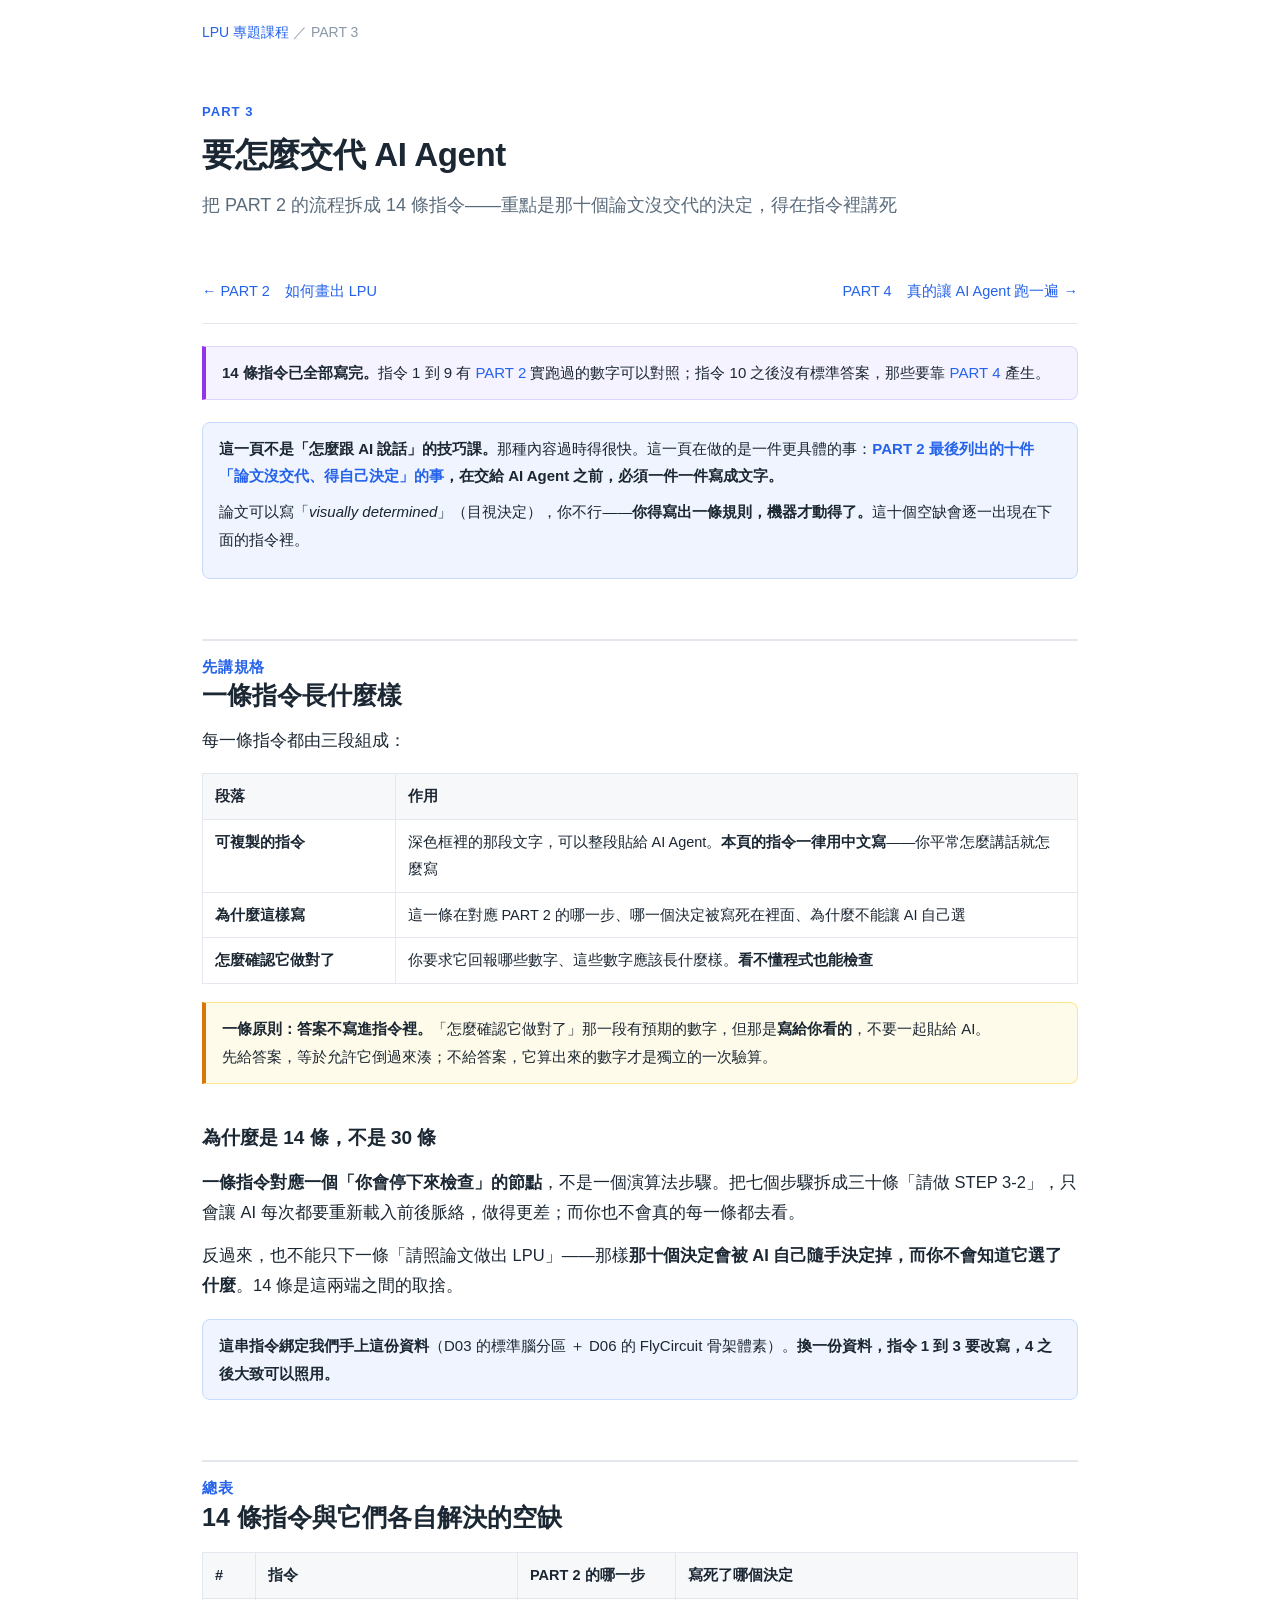
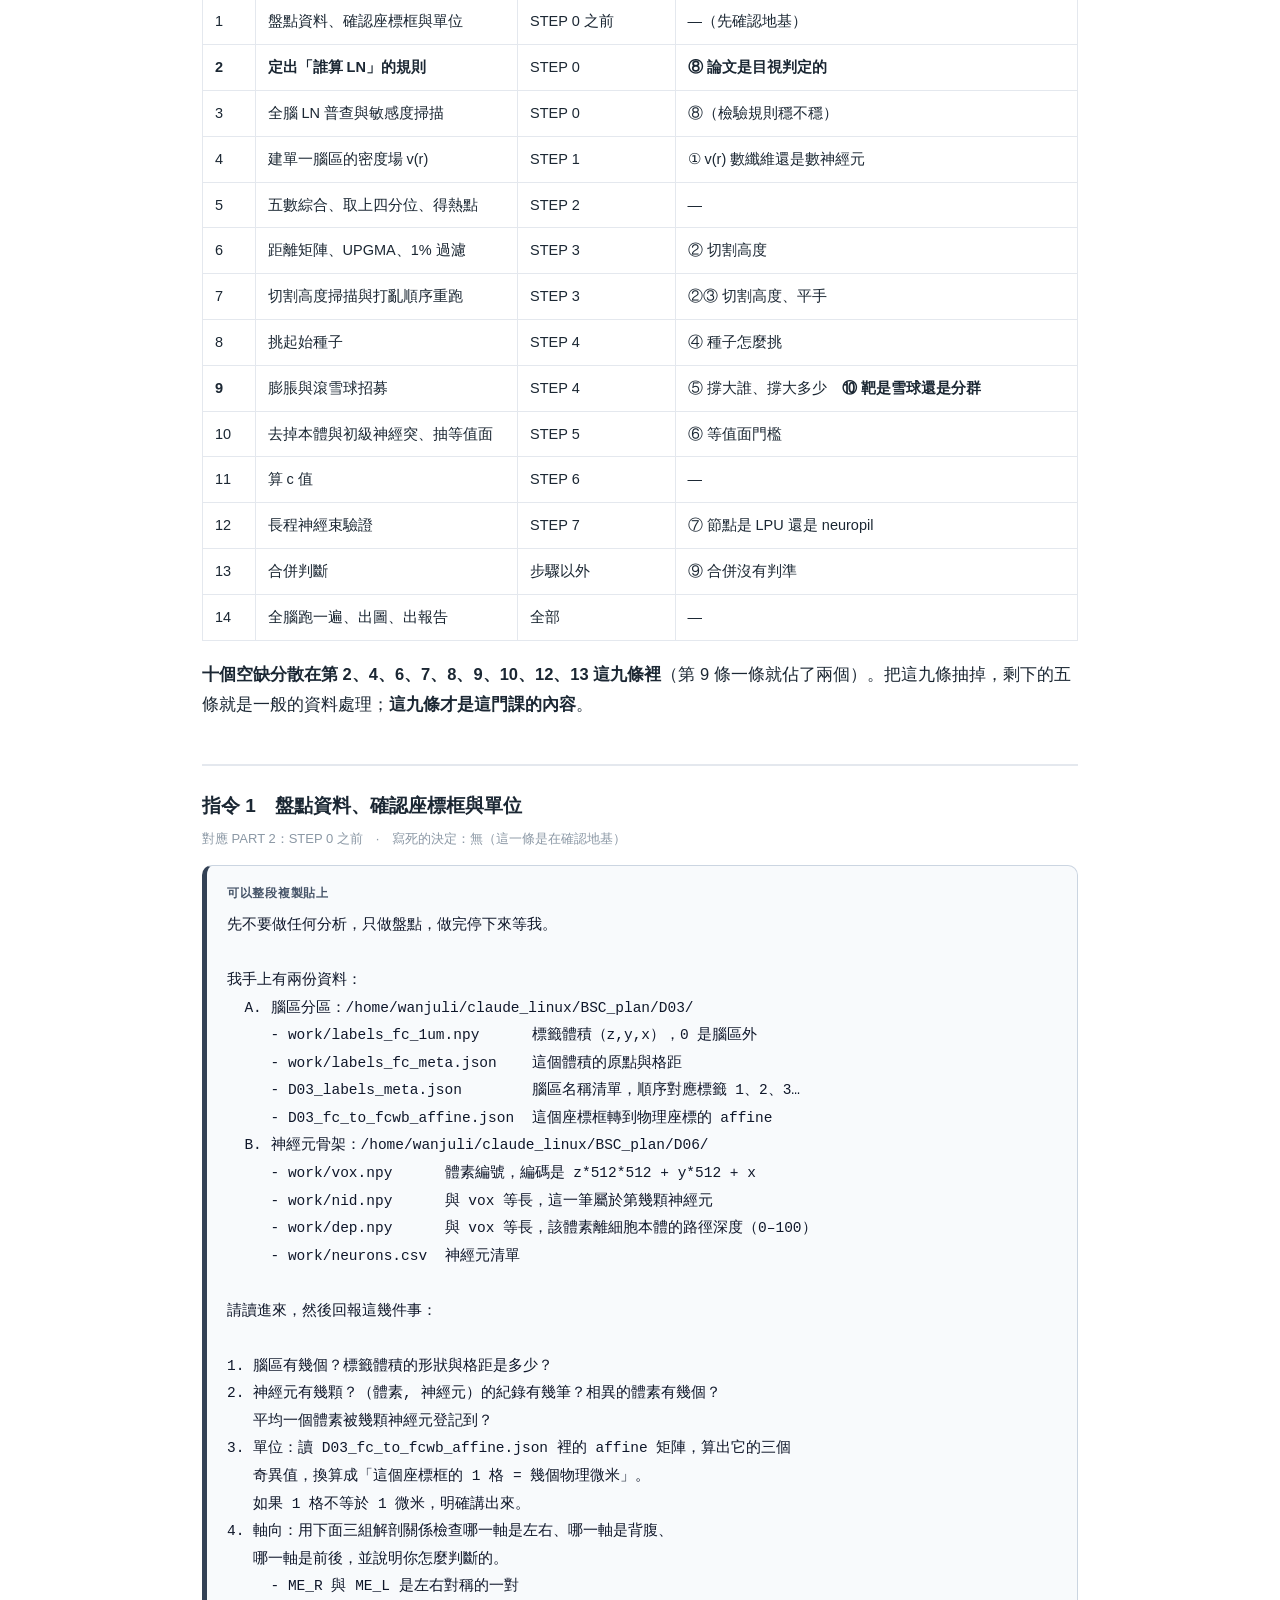
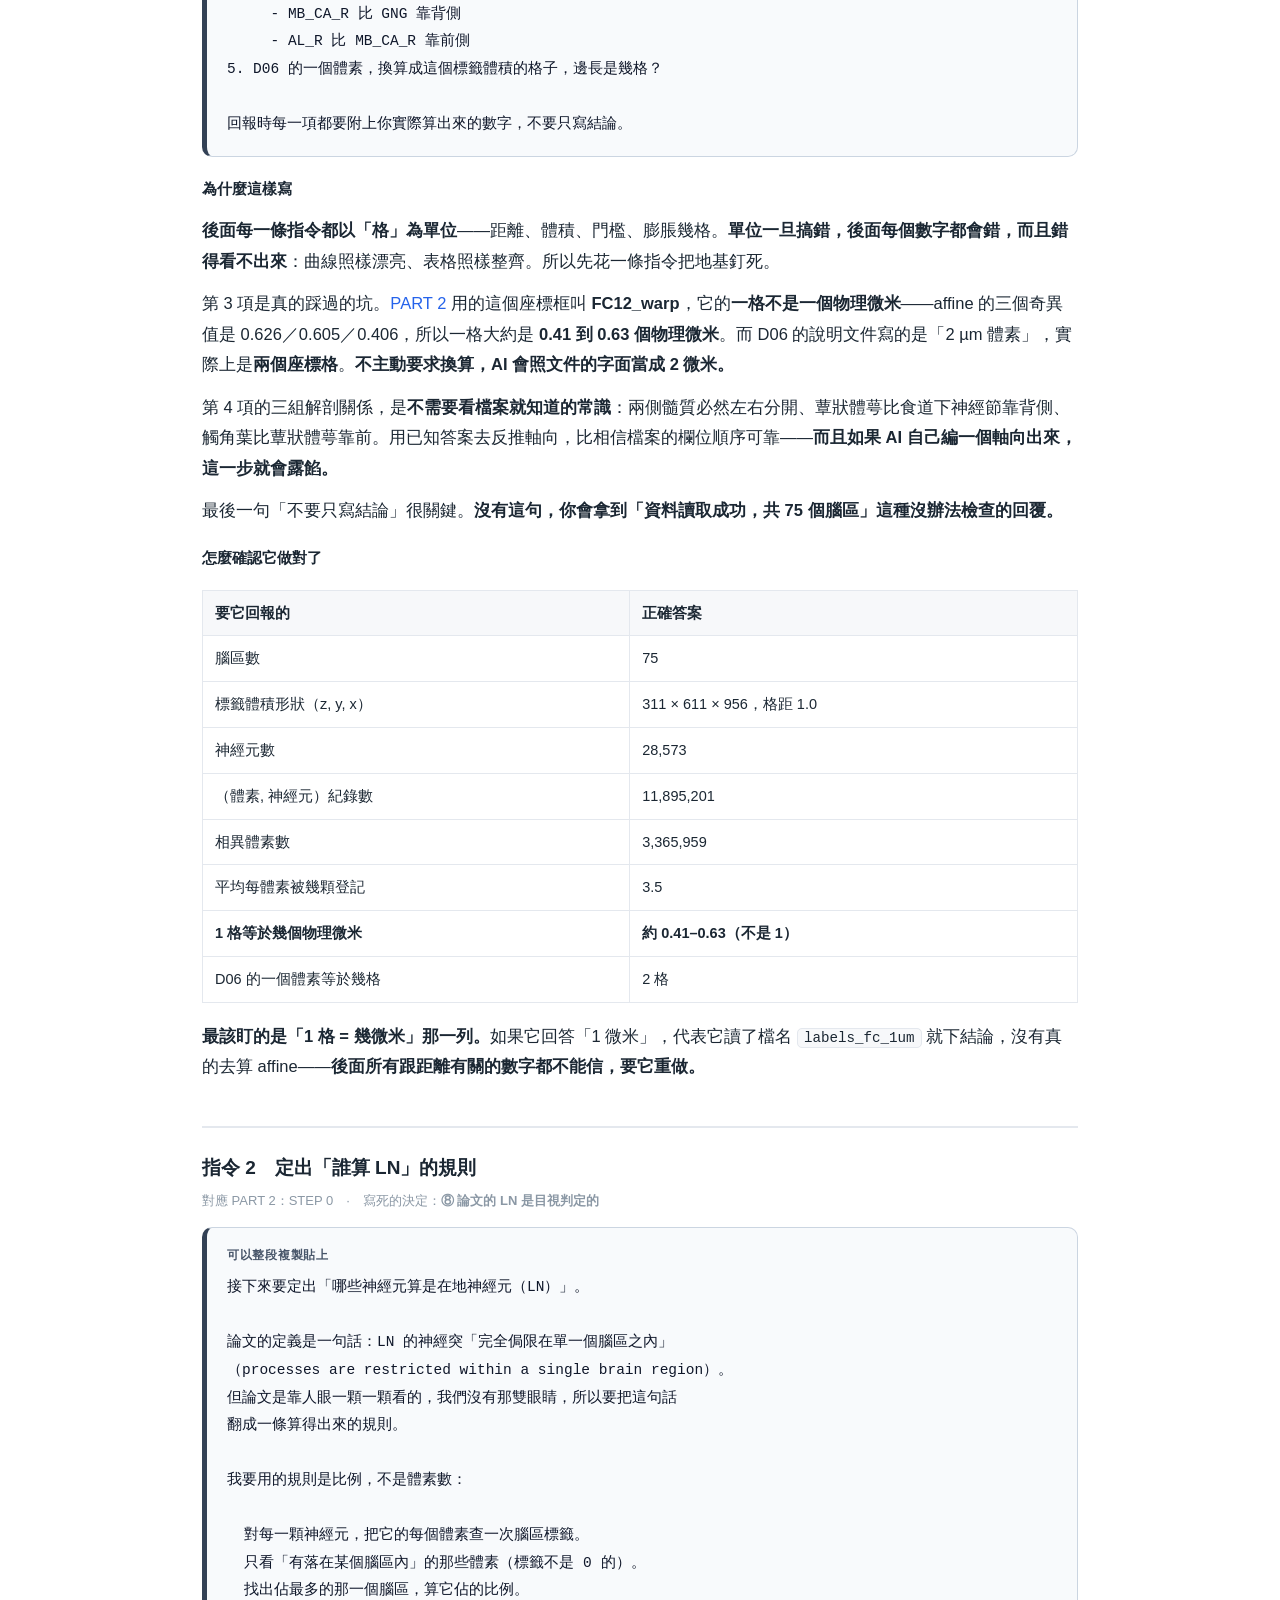
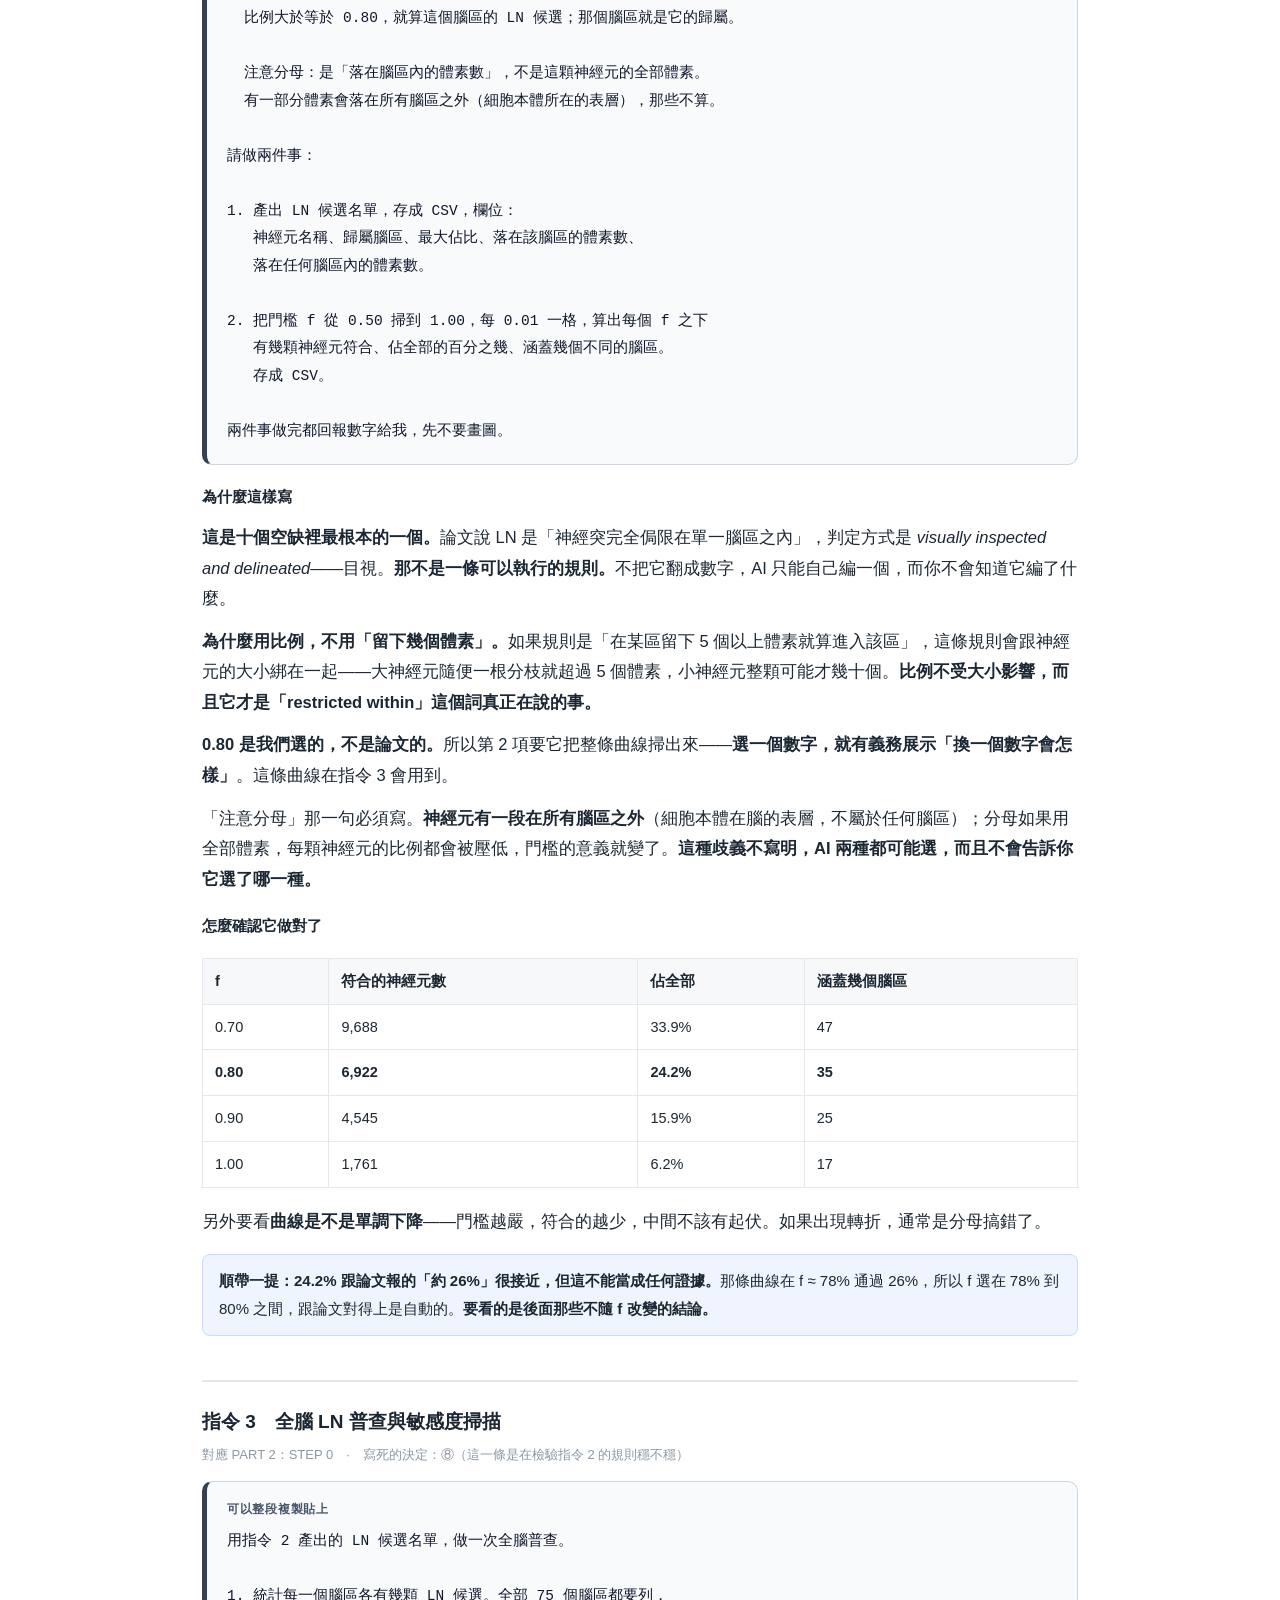
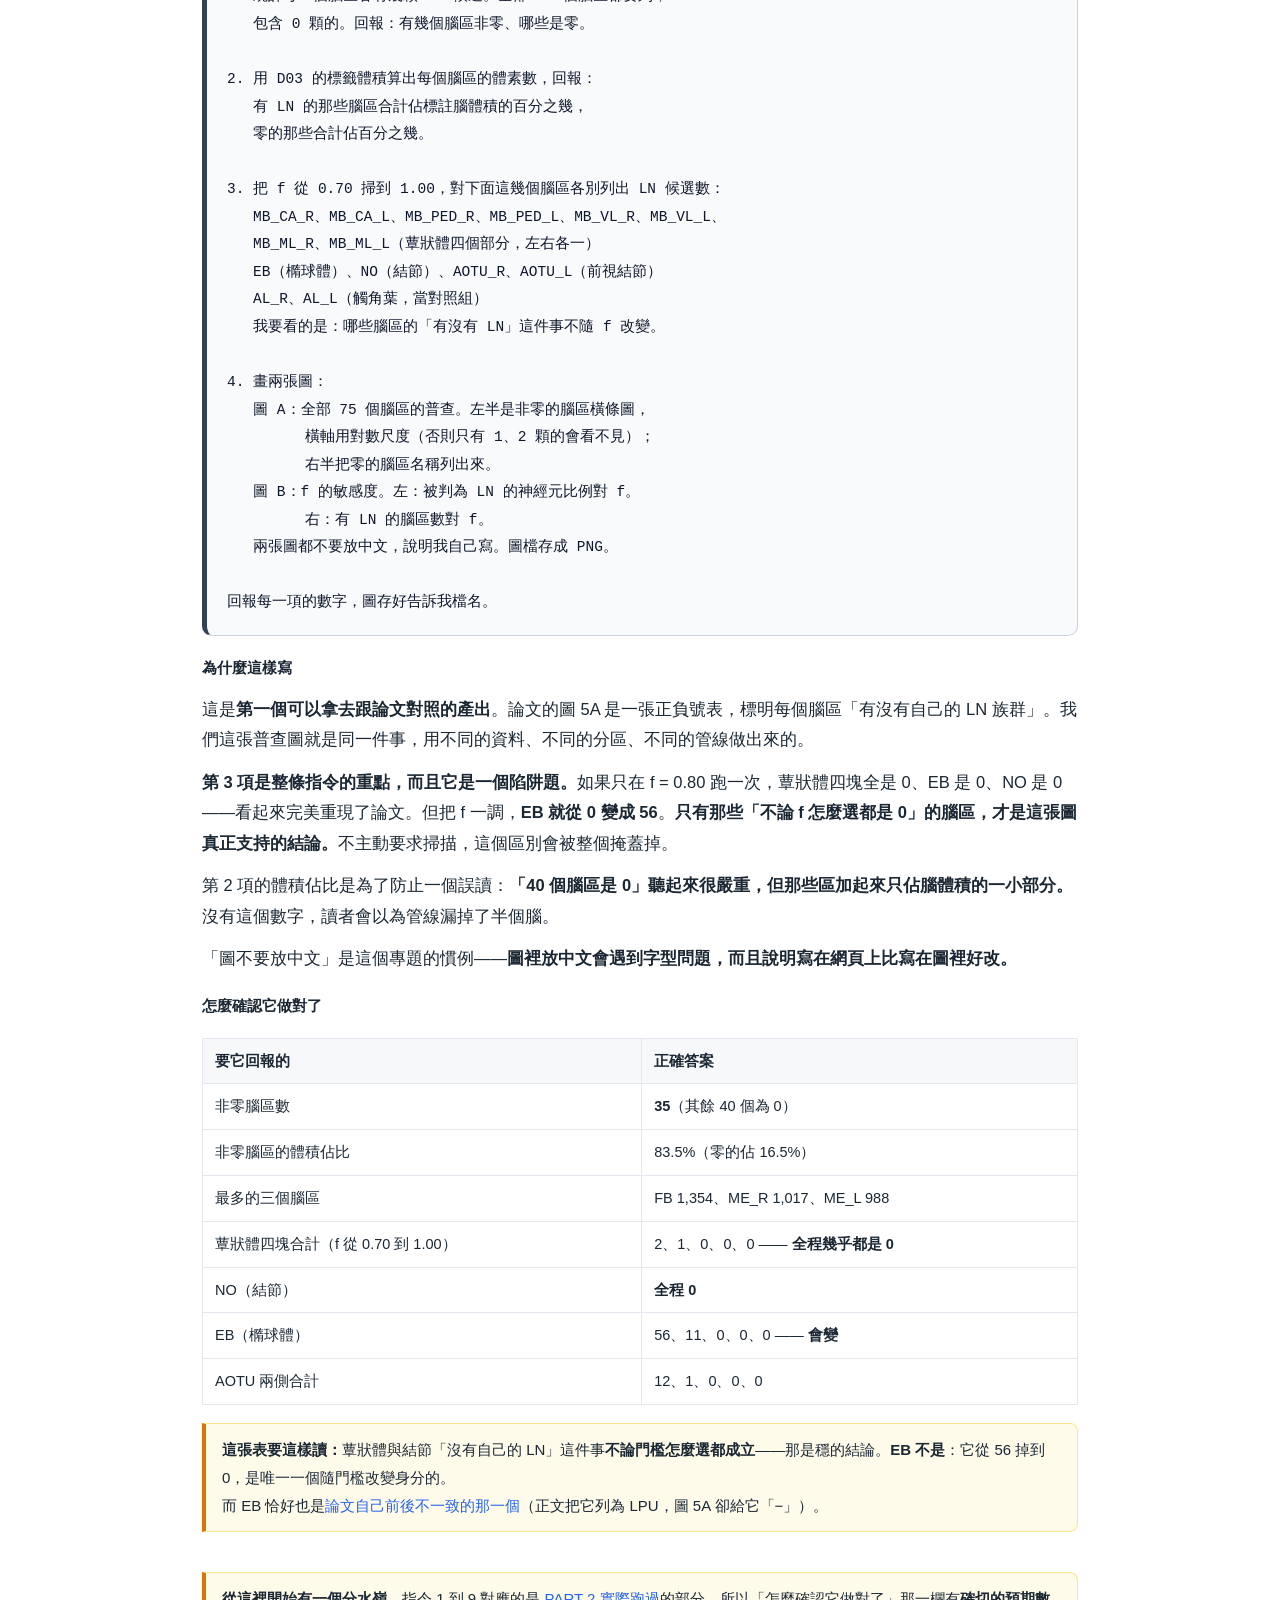
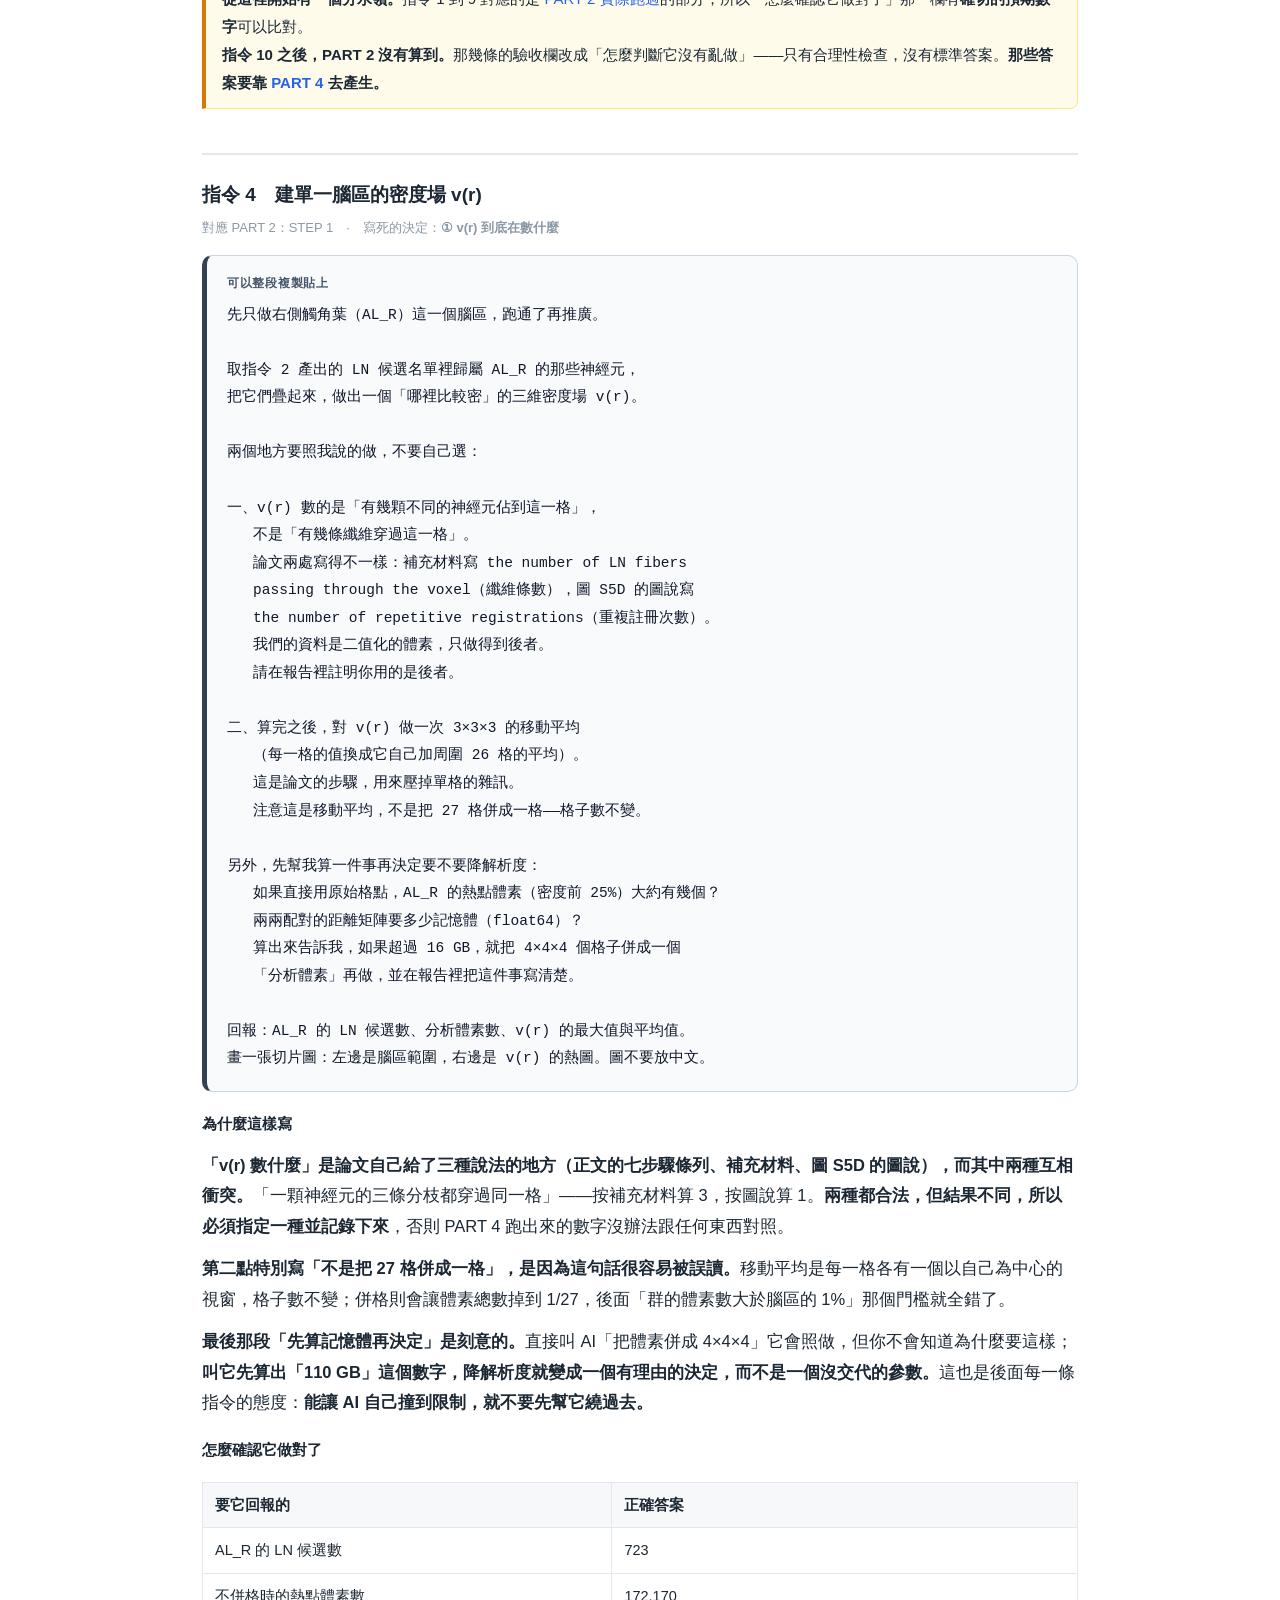
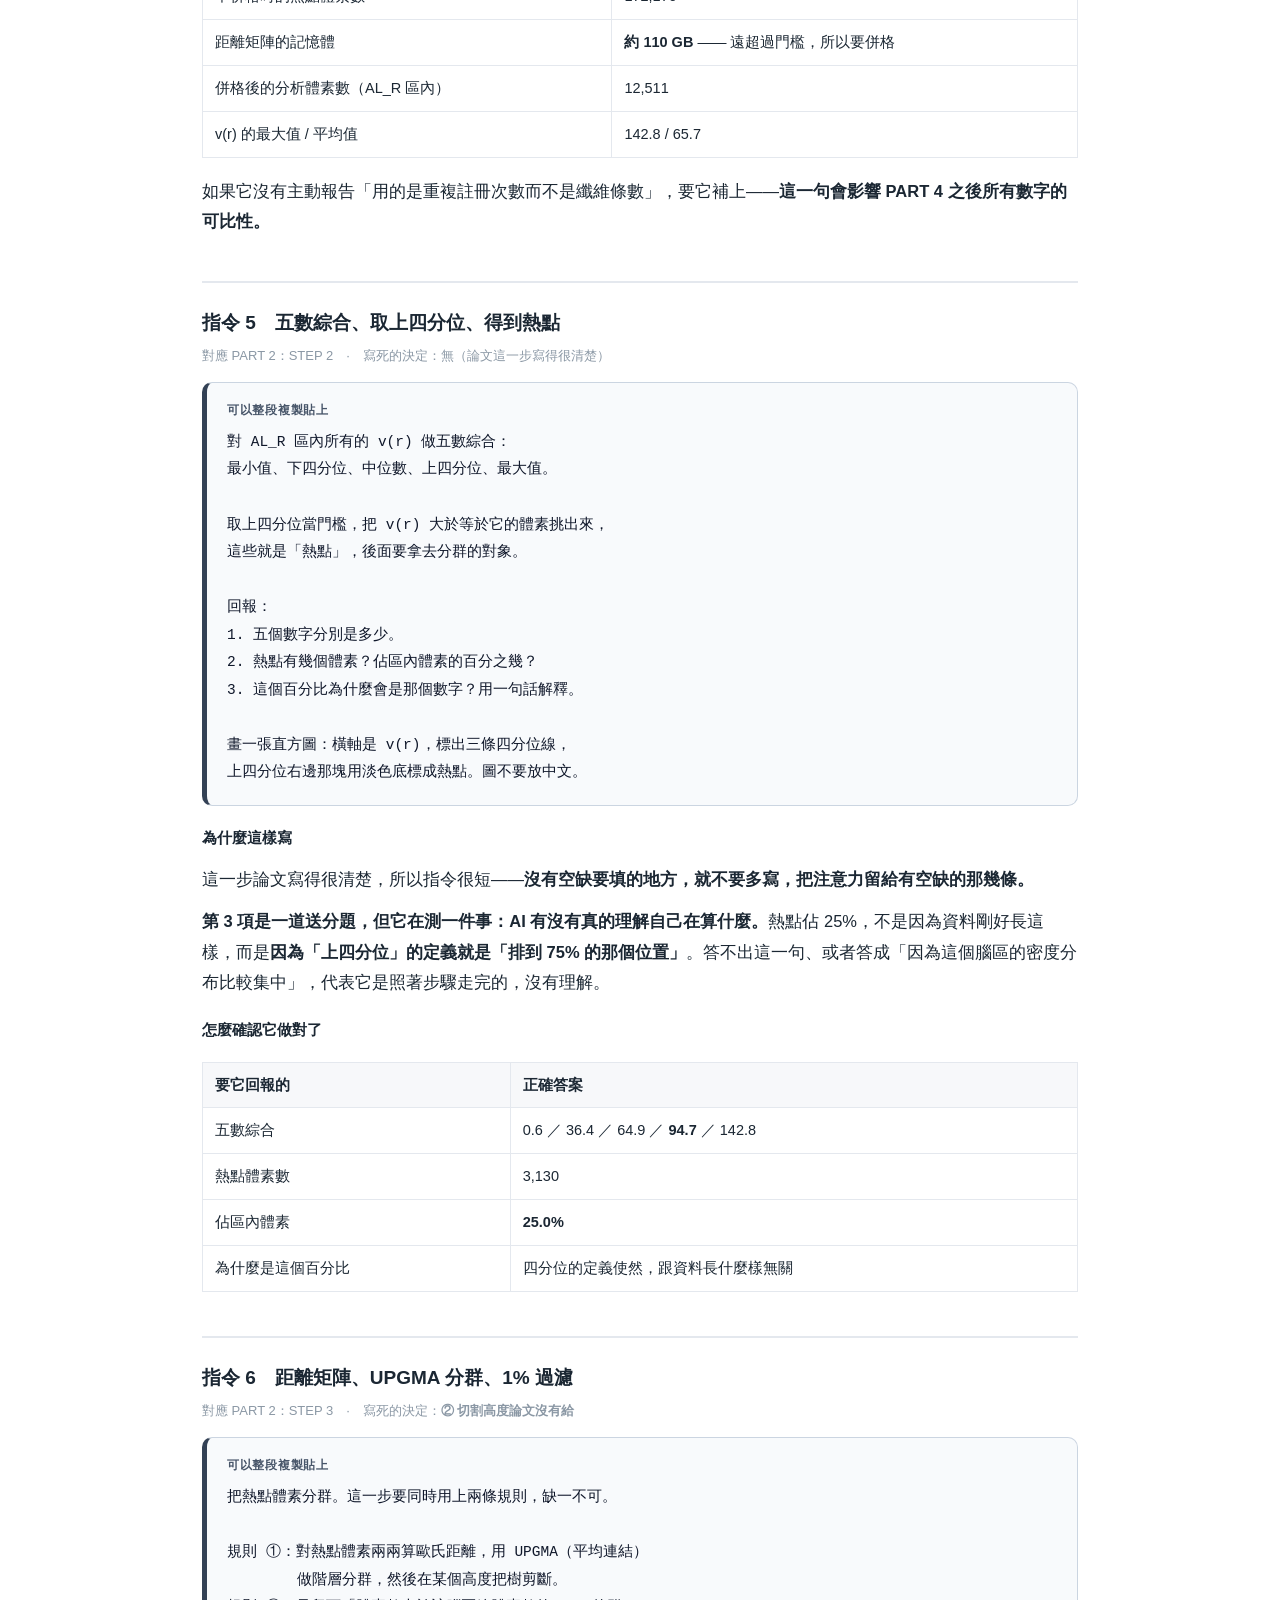
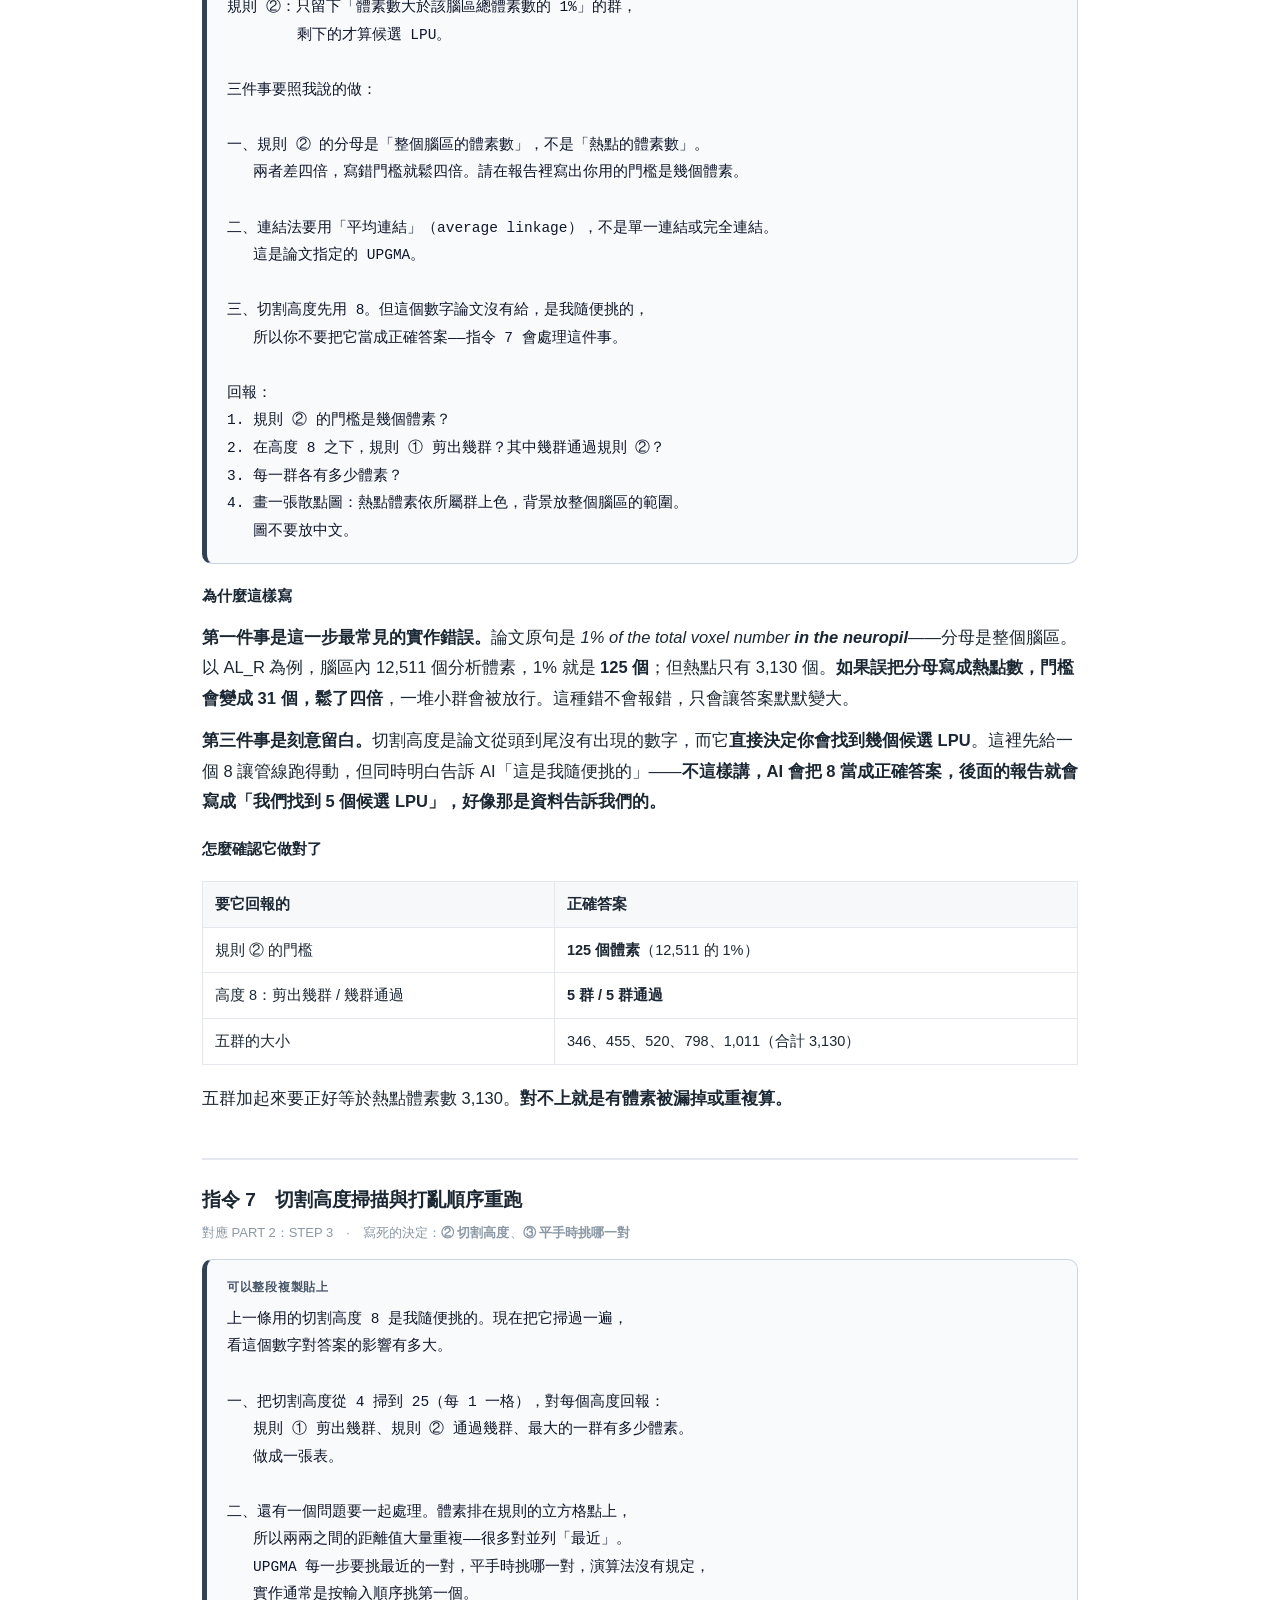
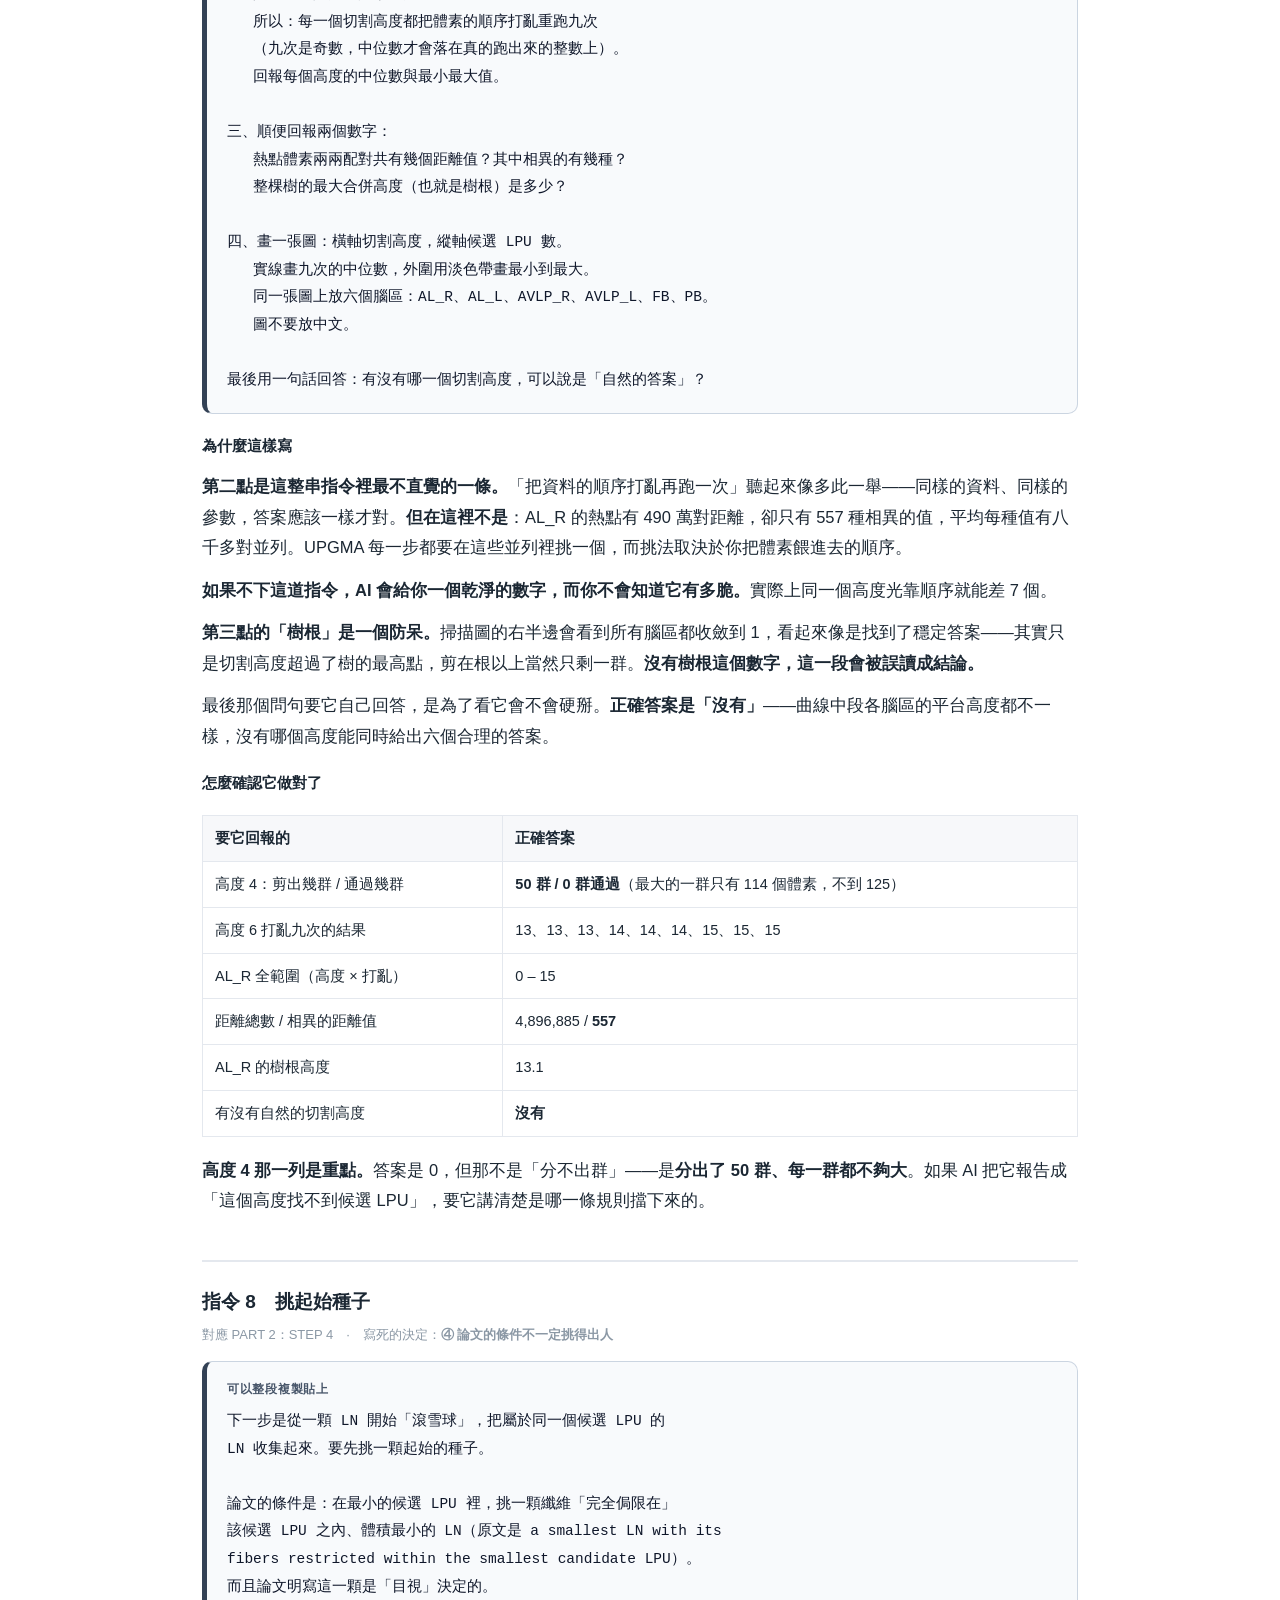
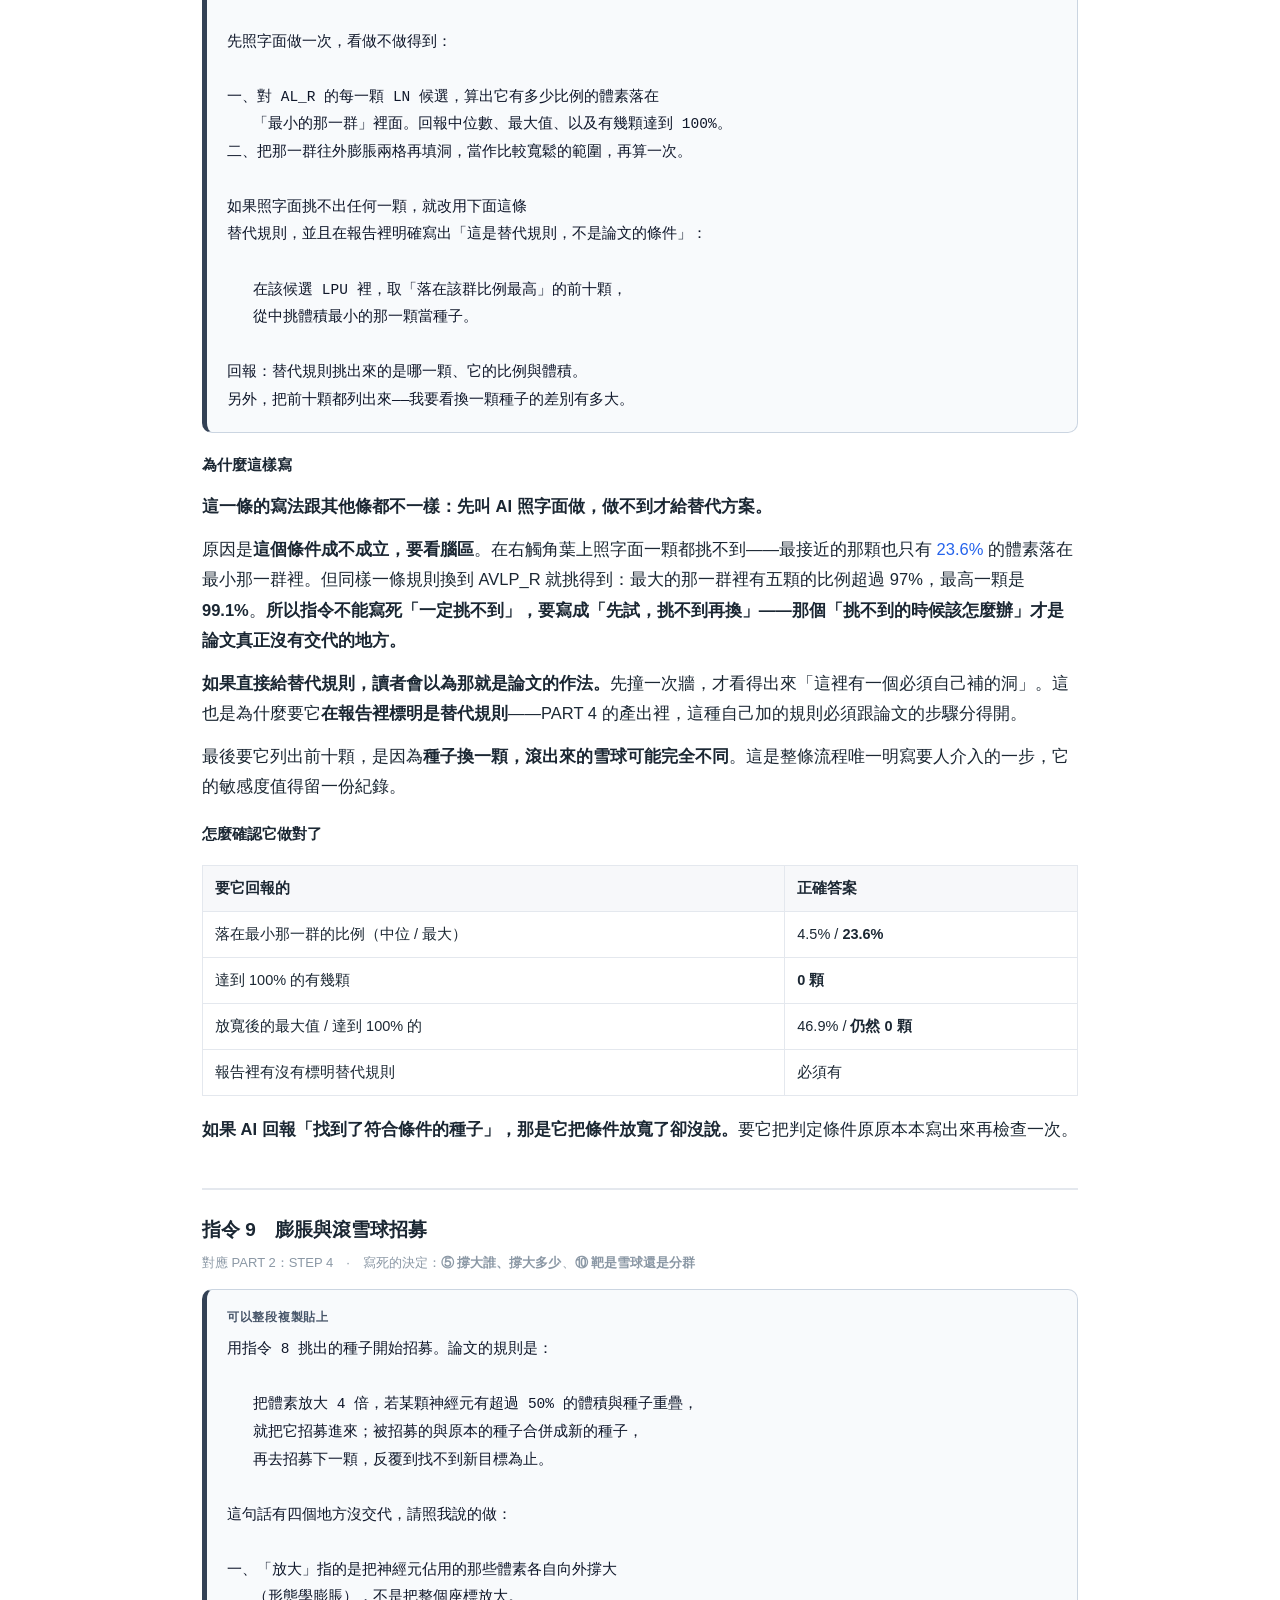
==== commit 65c10716: "五個 PART 的一致性總檢查：修掉十一處不一致 這次查的不是數字對不對，是同一件事在不同地方講得一不一樣。  跨頁： - PART 2 收尾寫「缺口有七個，分成兩類」，下面自己列了 3＋5＋2＝十個" ====
--- a/agent-prompts.html
+++ b/agent-prompts.html
@@ -11,7 +11,7 @@
 <header class="hero">
   <p class="eyebrow">PART 3</p>
   <h1>要怎麼交代 AI Agent</h1>
-  <p class="subtitle">把 PART 2 的流程拆成 14 條指令——重點是那九個論文沒交代的決定，得在指令裡講死</p>
+  <p class="subtitle">把 PART 2 的流程拆成 14 條指令——重點是那十個論文沒交代的決定，得在指令裡講死</p>
 </header>
 
 <div class="wrap">
@@ -49,7 +49,7 @@
 
   <p><b>一條指令對應一個「你會停下來檢查」的節點</b>，不是一個演算法步驟。把七個步驟拆成三十條「請做 STEP 3-2」，只會讓 AI 每次都要重新載入前後脈絡，做得更差；而你也不會真的每一條都去看。</p>
 
-  <p>反過來，也不能只下一條「請照論文做出 LPU」——那樣<b>那九個決定會被 AI 自己隨手決定掉，而你不會知道它選了什麼</b>。14 條是這兩端之間的取捨。</p>
+  <p>反過來，也不能只下一條「請照論文做出 LPU」——那樣<b>那十個決定會被 AI 自己隨手決定掉，而你不會知道它選了什麼</b>。14 條是這兩端之間的取捨。</p>
 
   <div class="note">
     <b>這串指令綁定我們手上這份資料</b>（D03 的標準腦分區 ＋ D06 的 FlyCircuit 骨架體素）。<b>換一份資料，指令 1 到 3 要改寫，4 之後大致可以照用。</b>
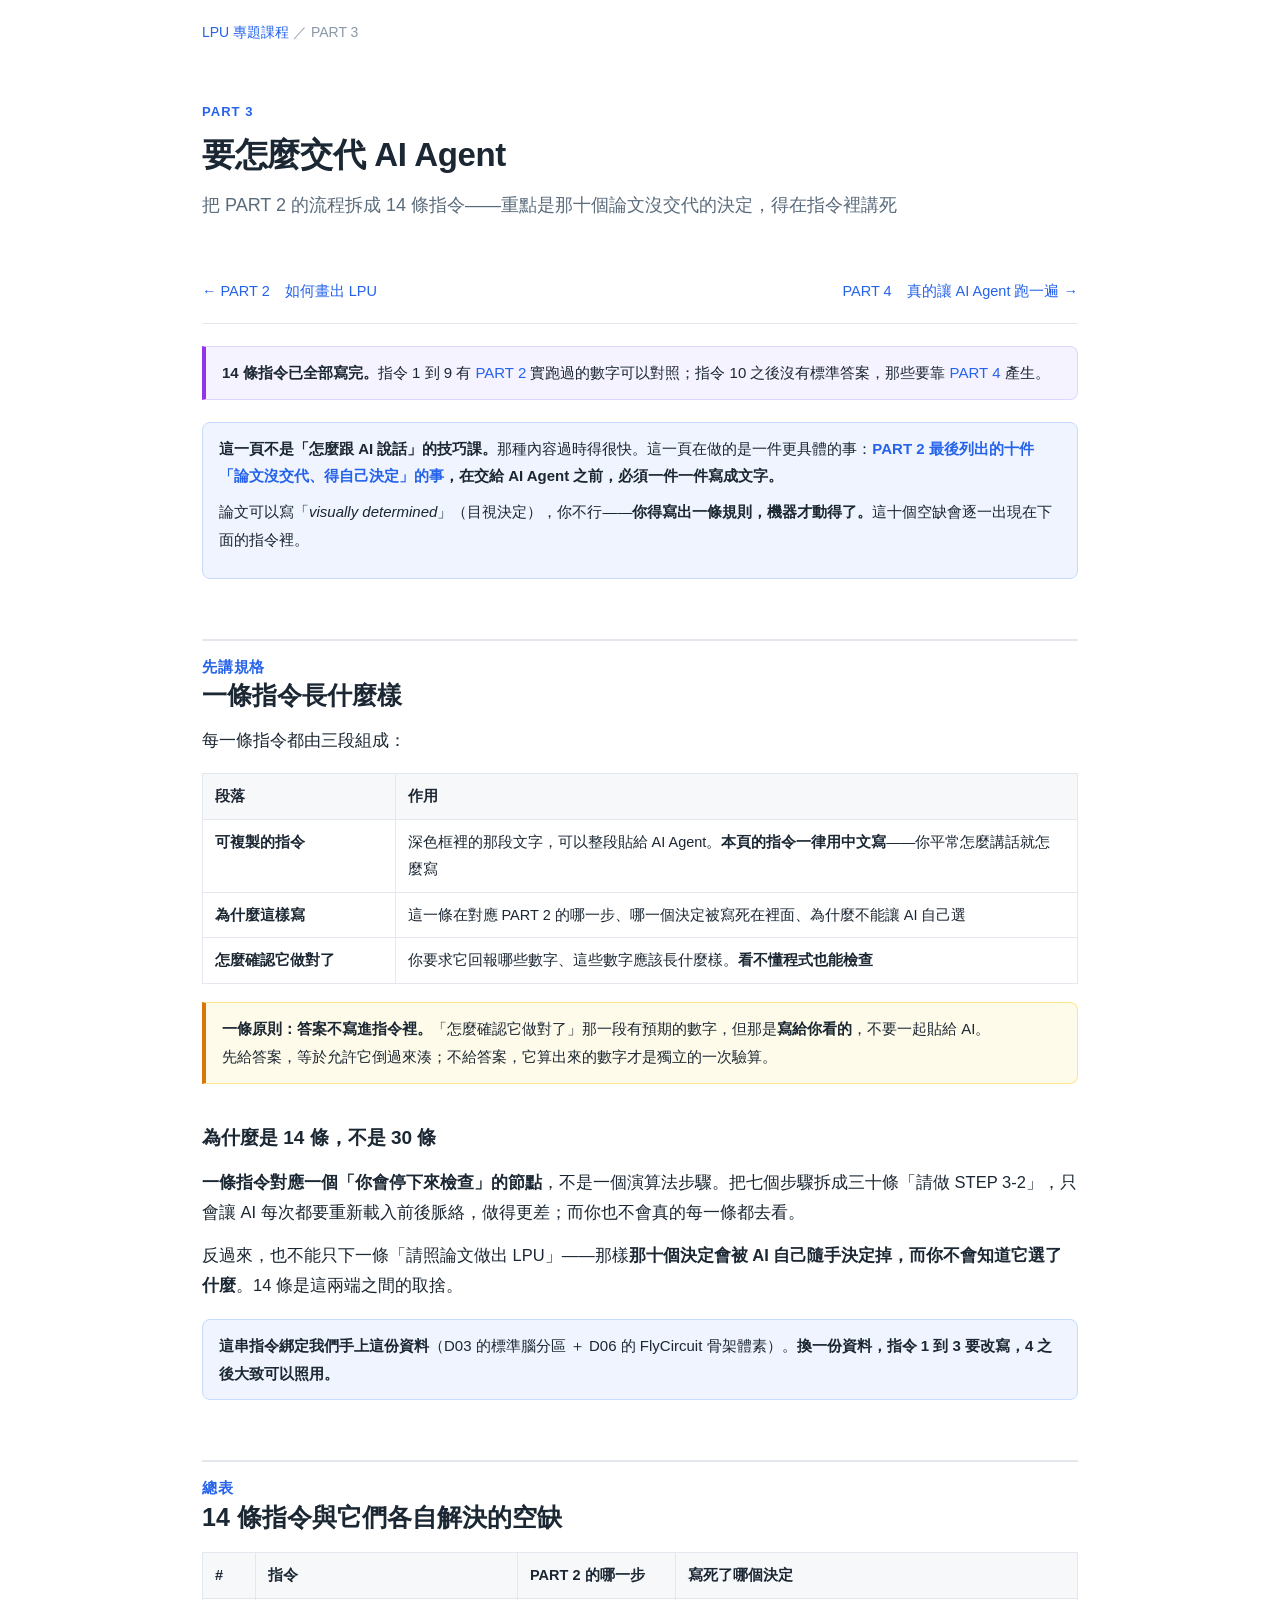
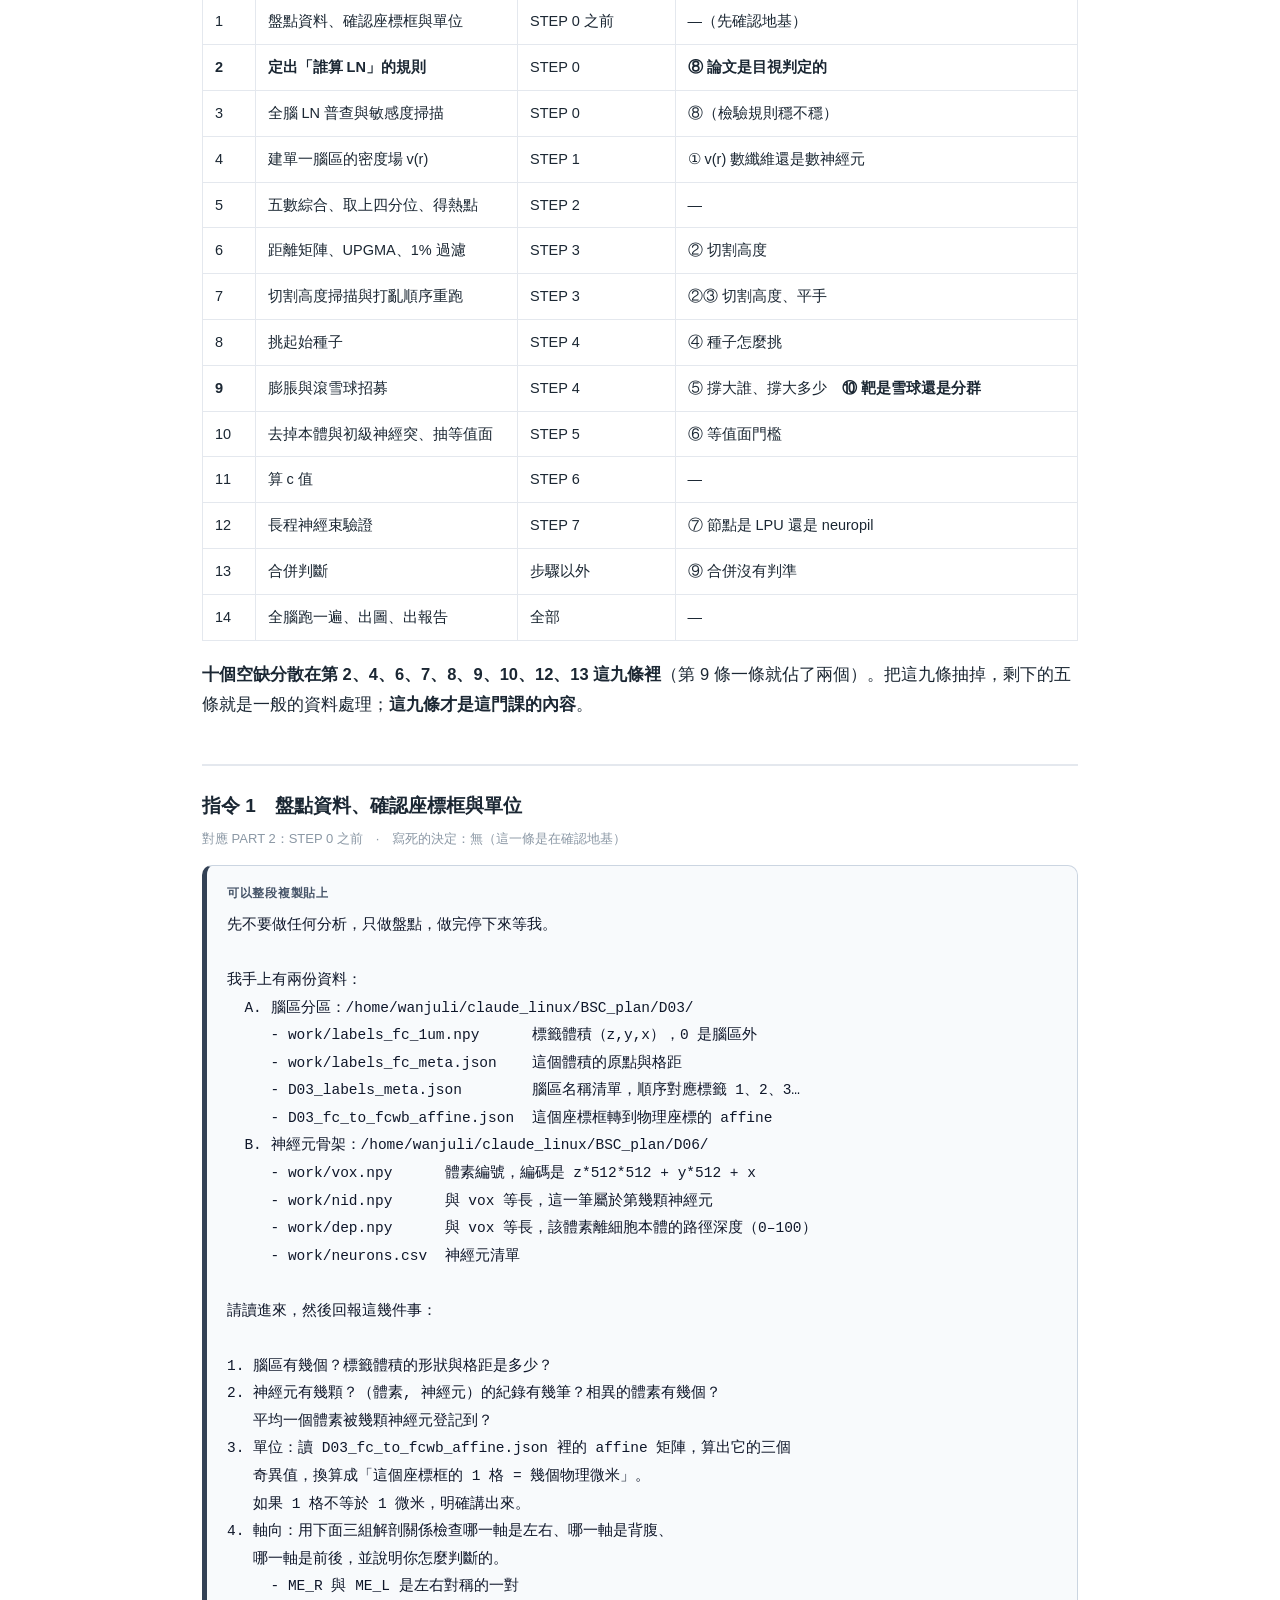
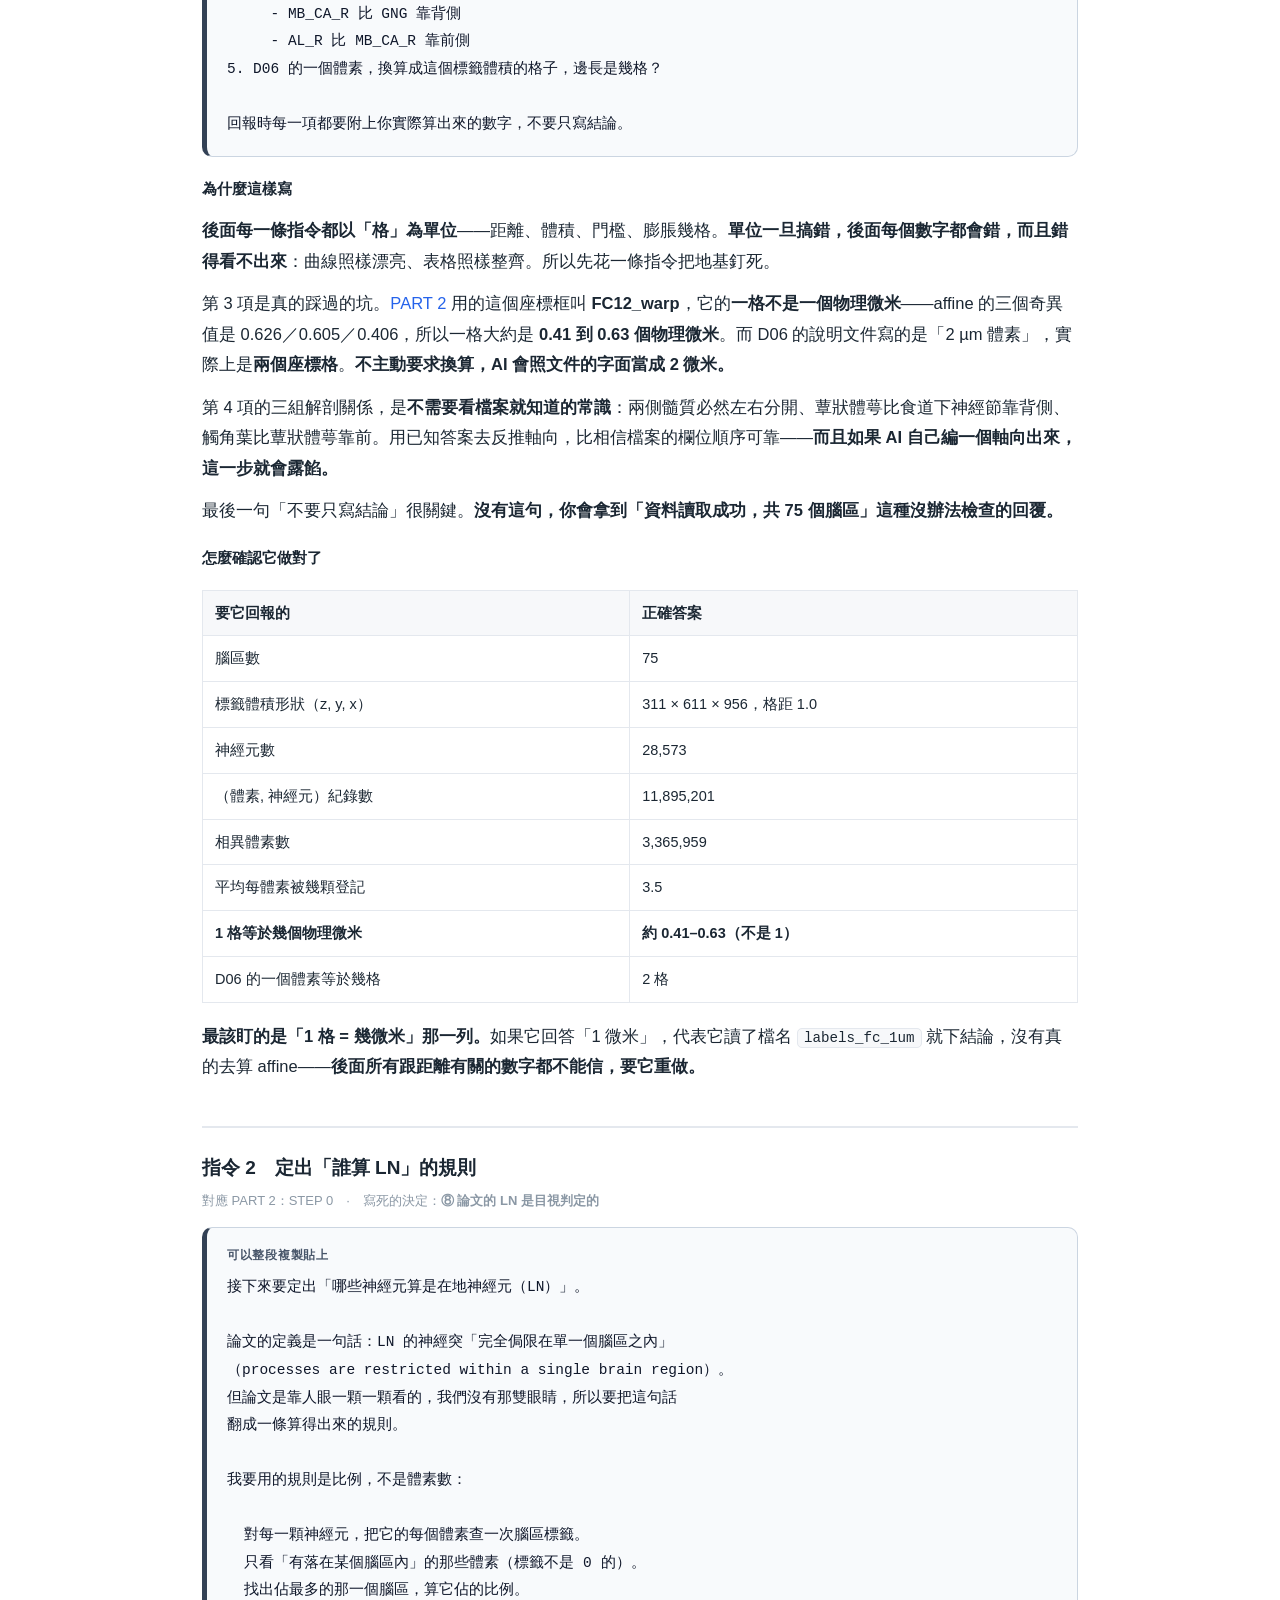
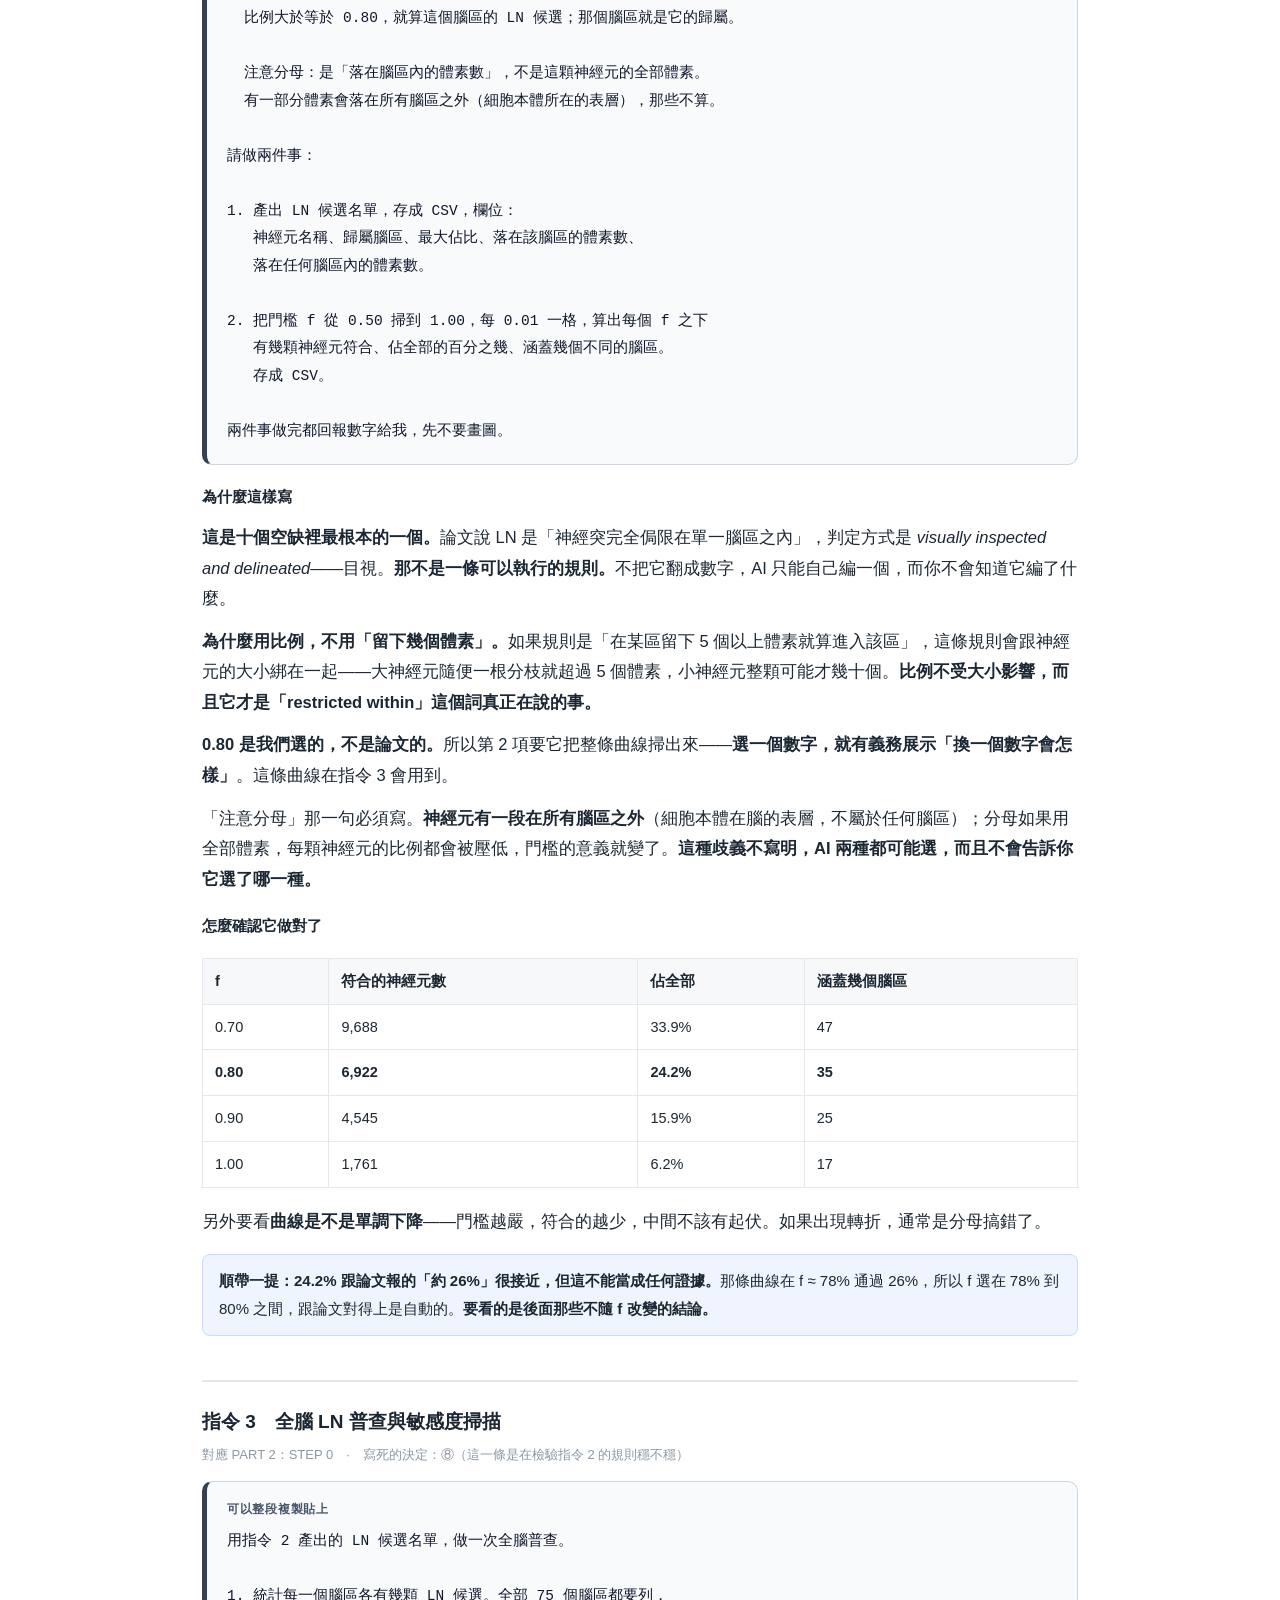
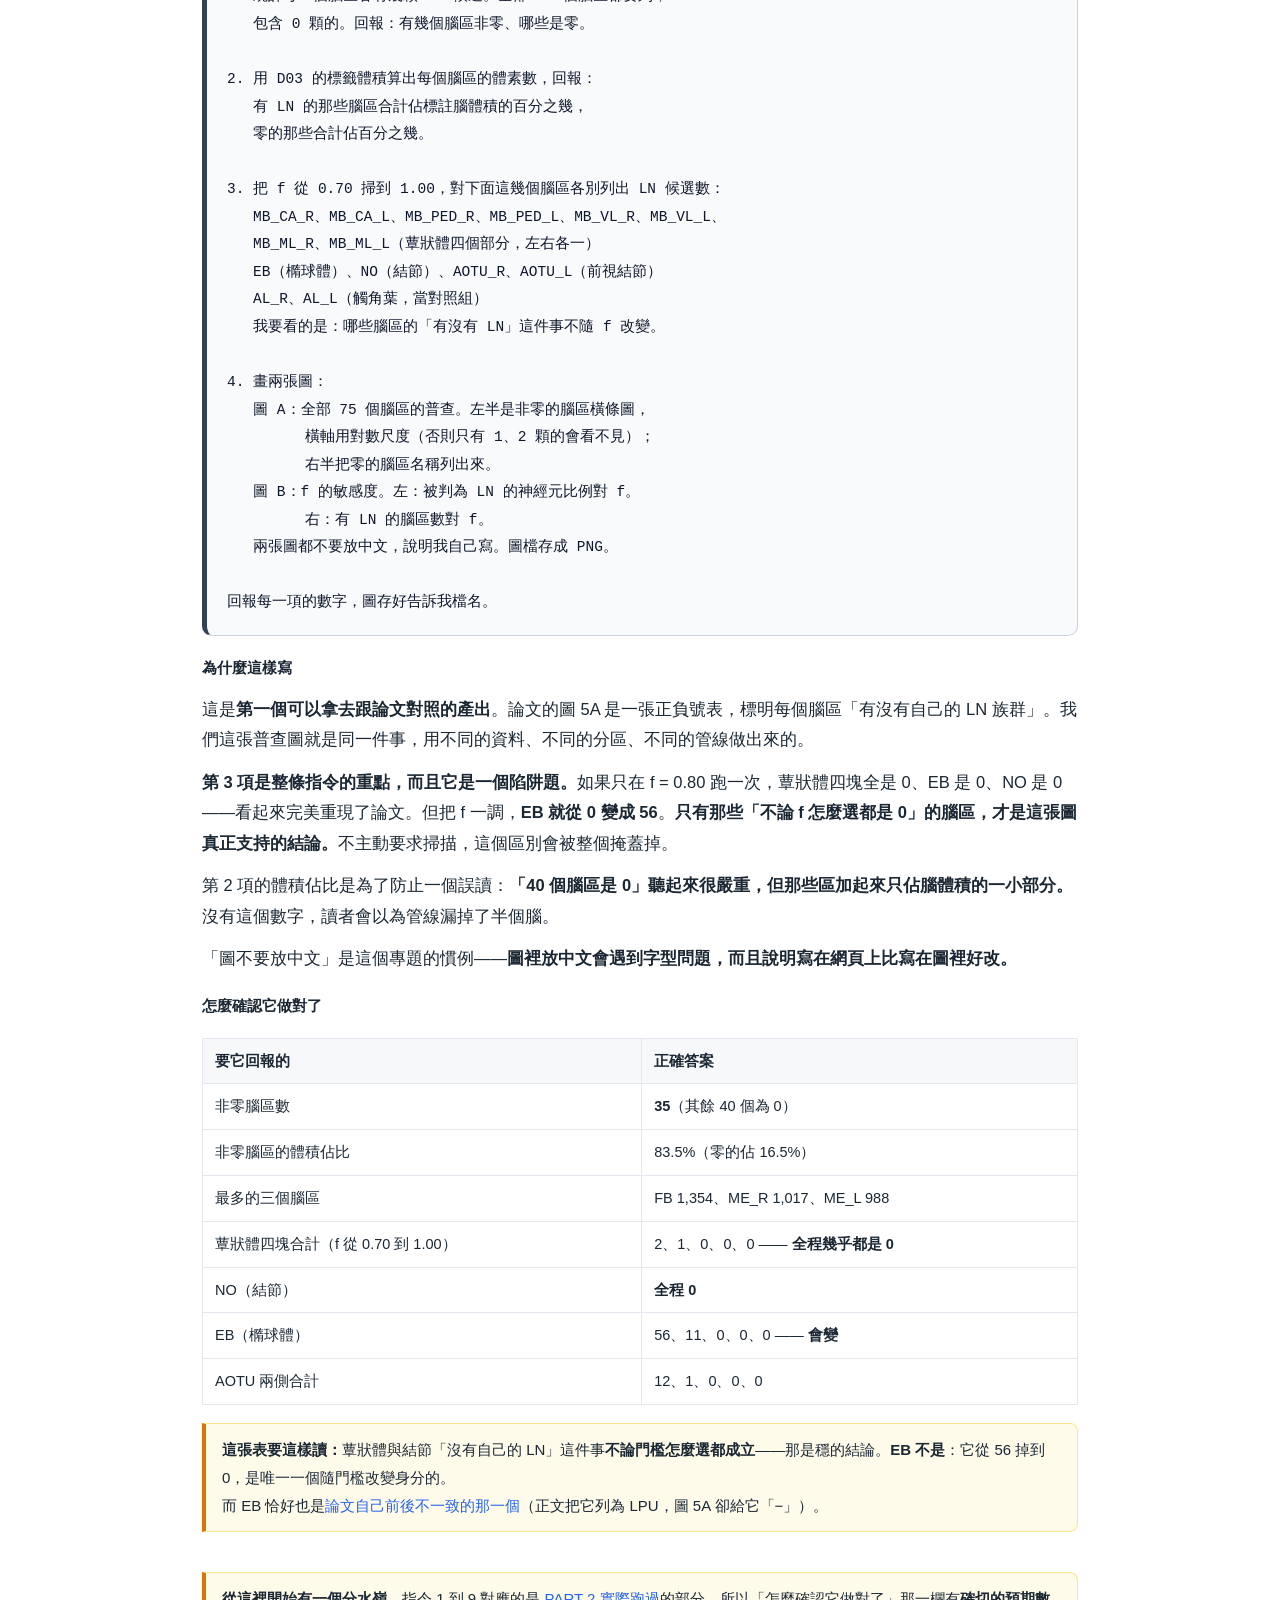
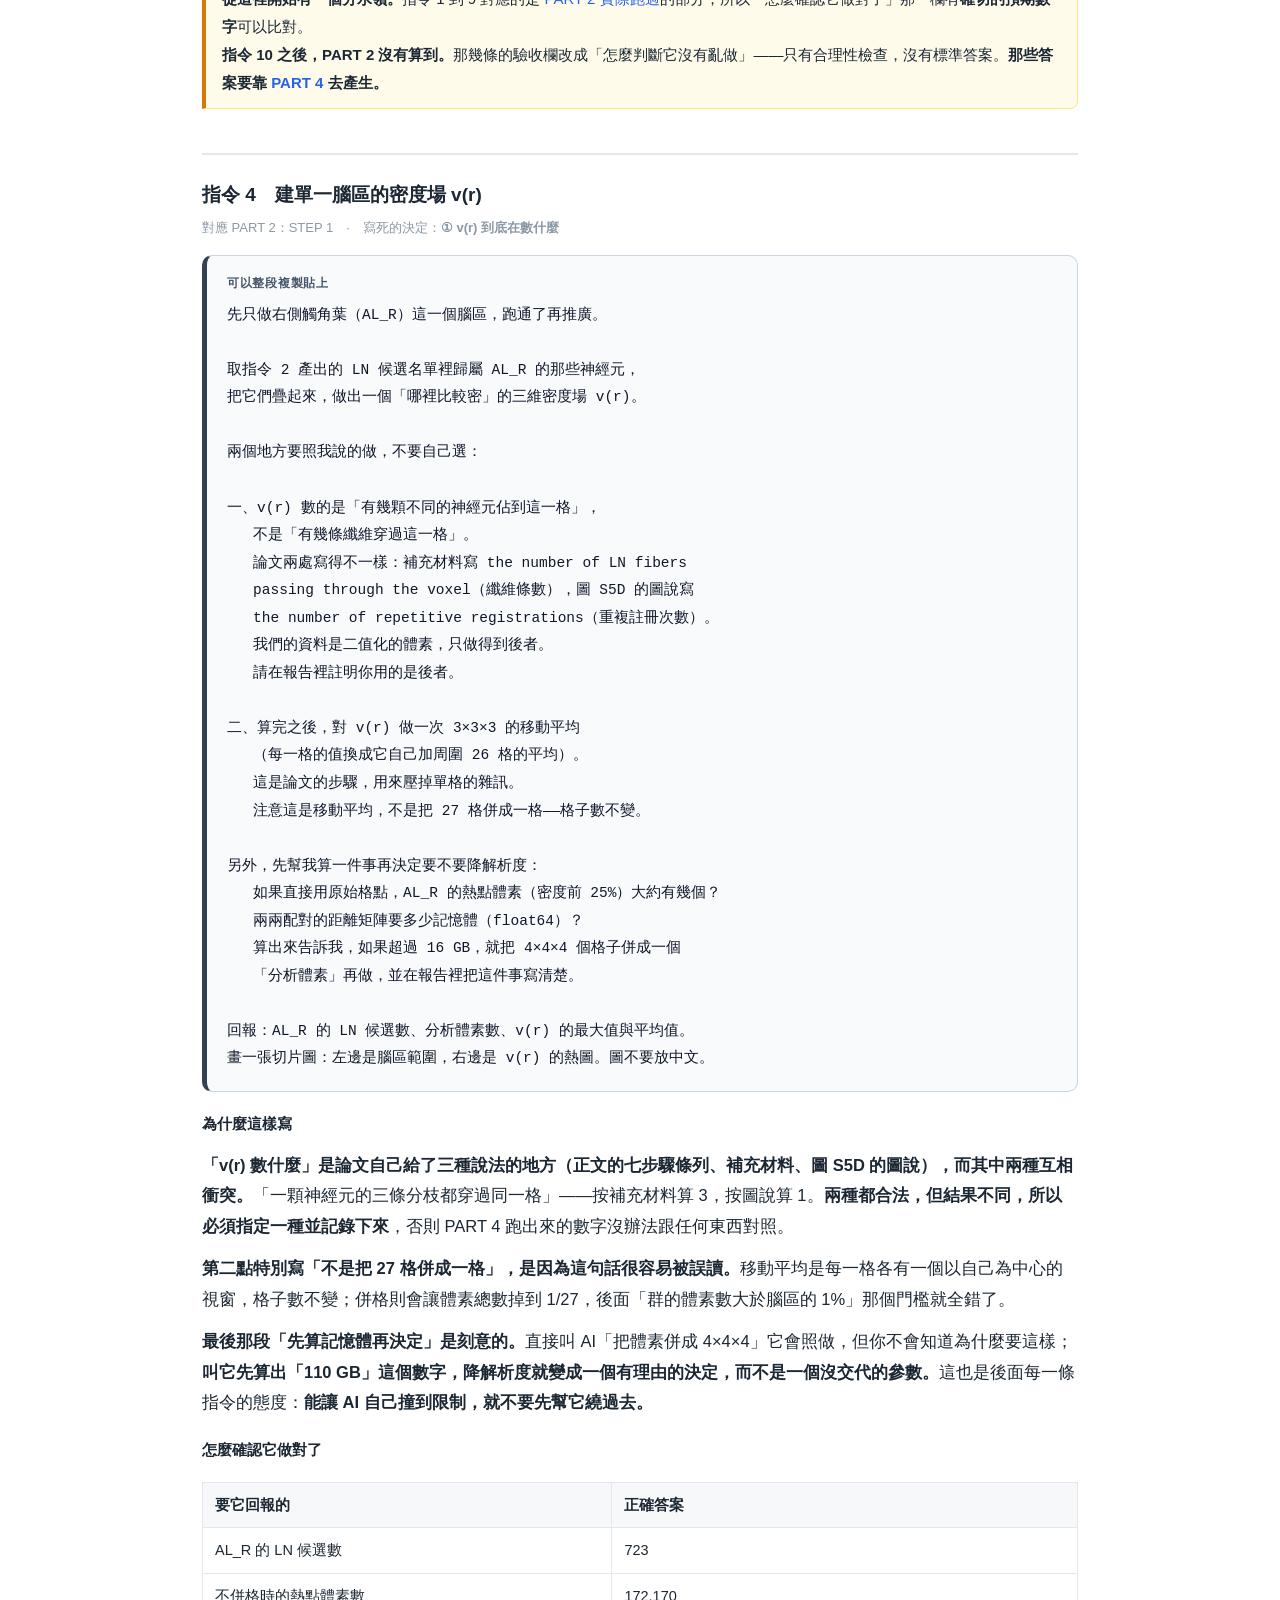
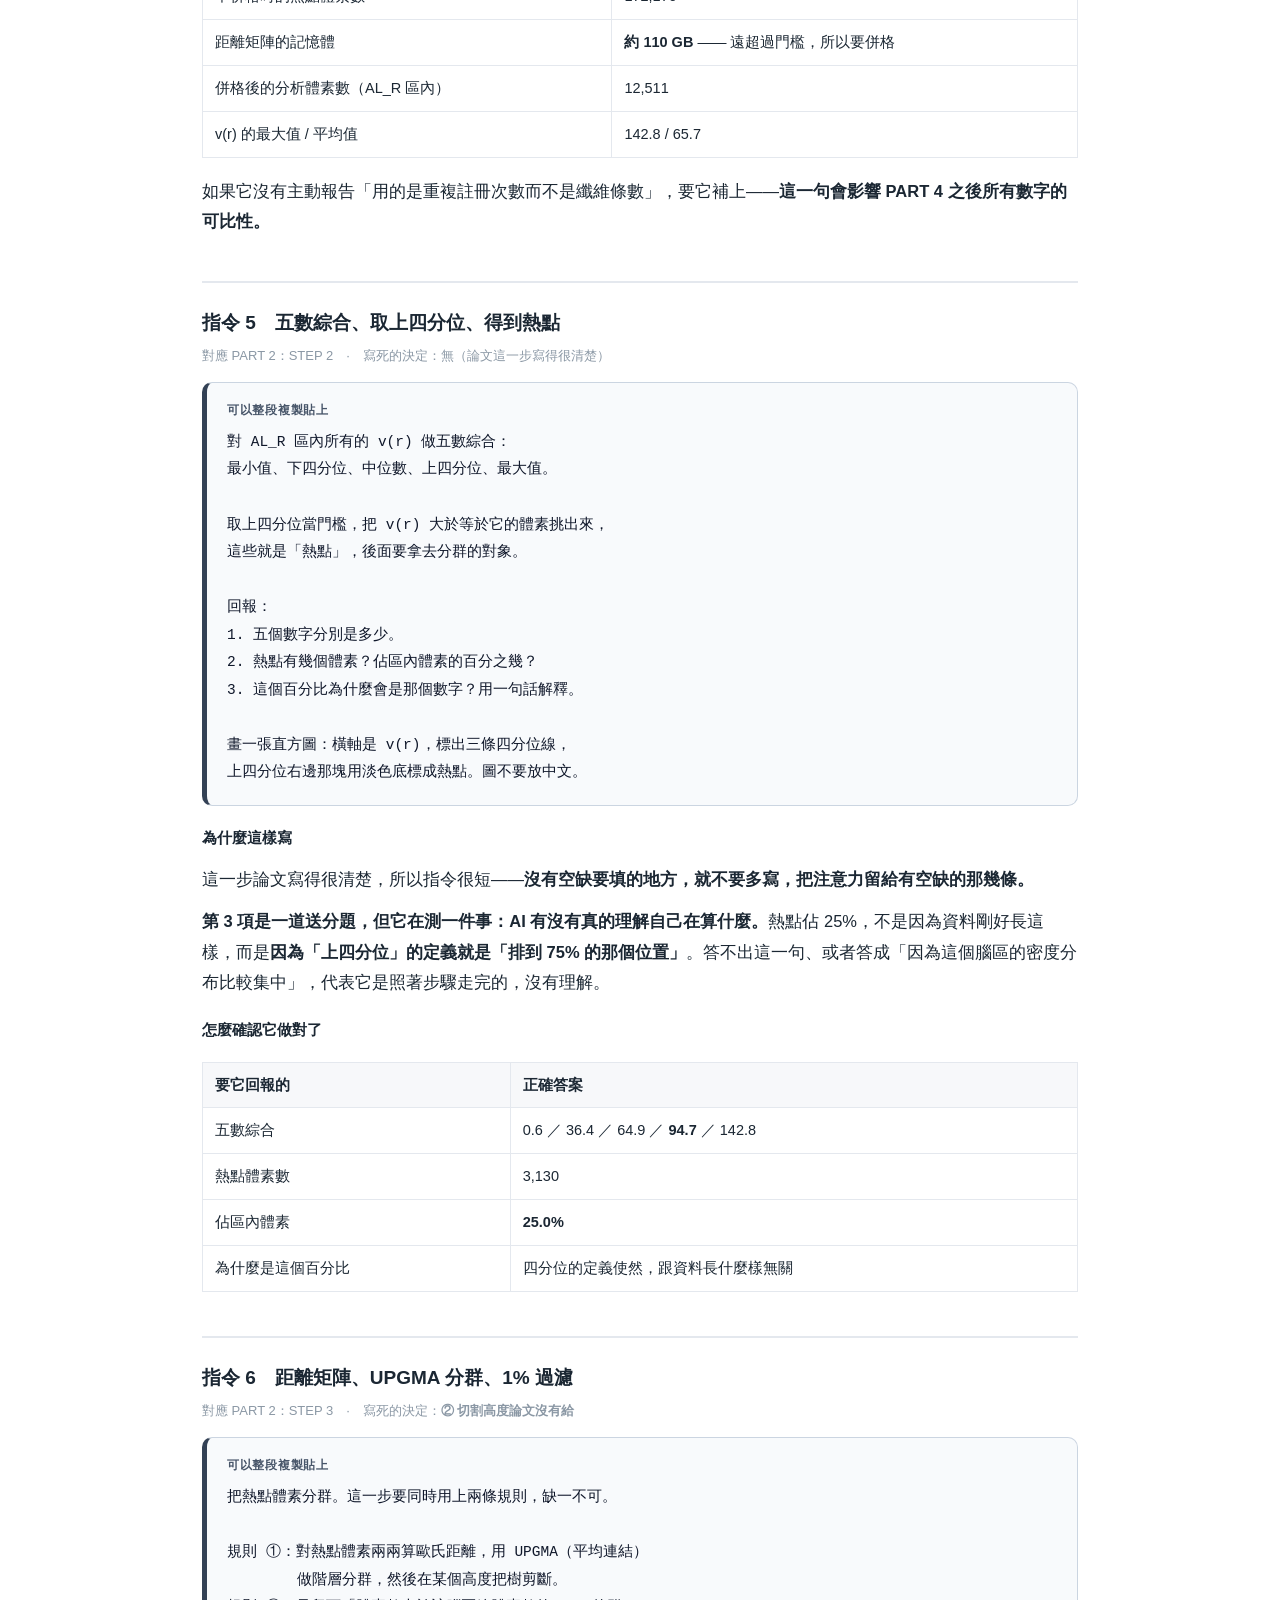
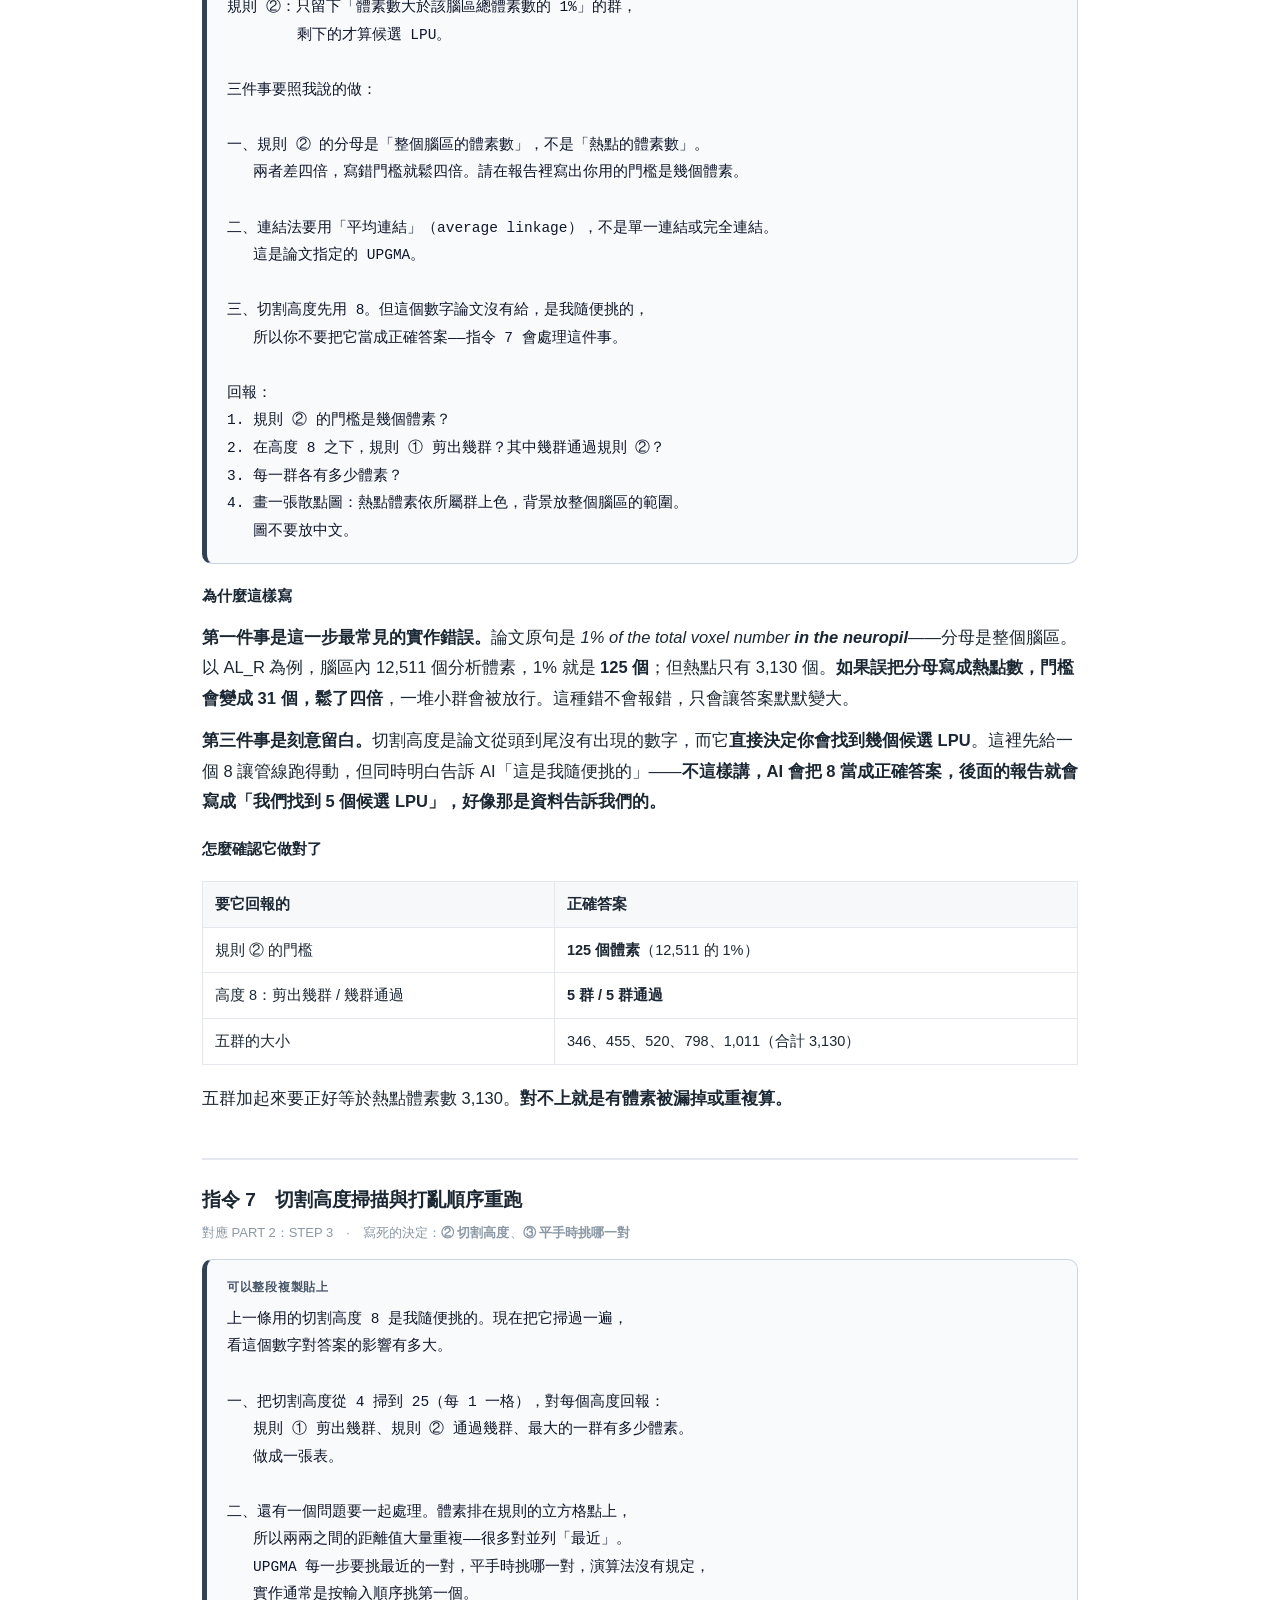
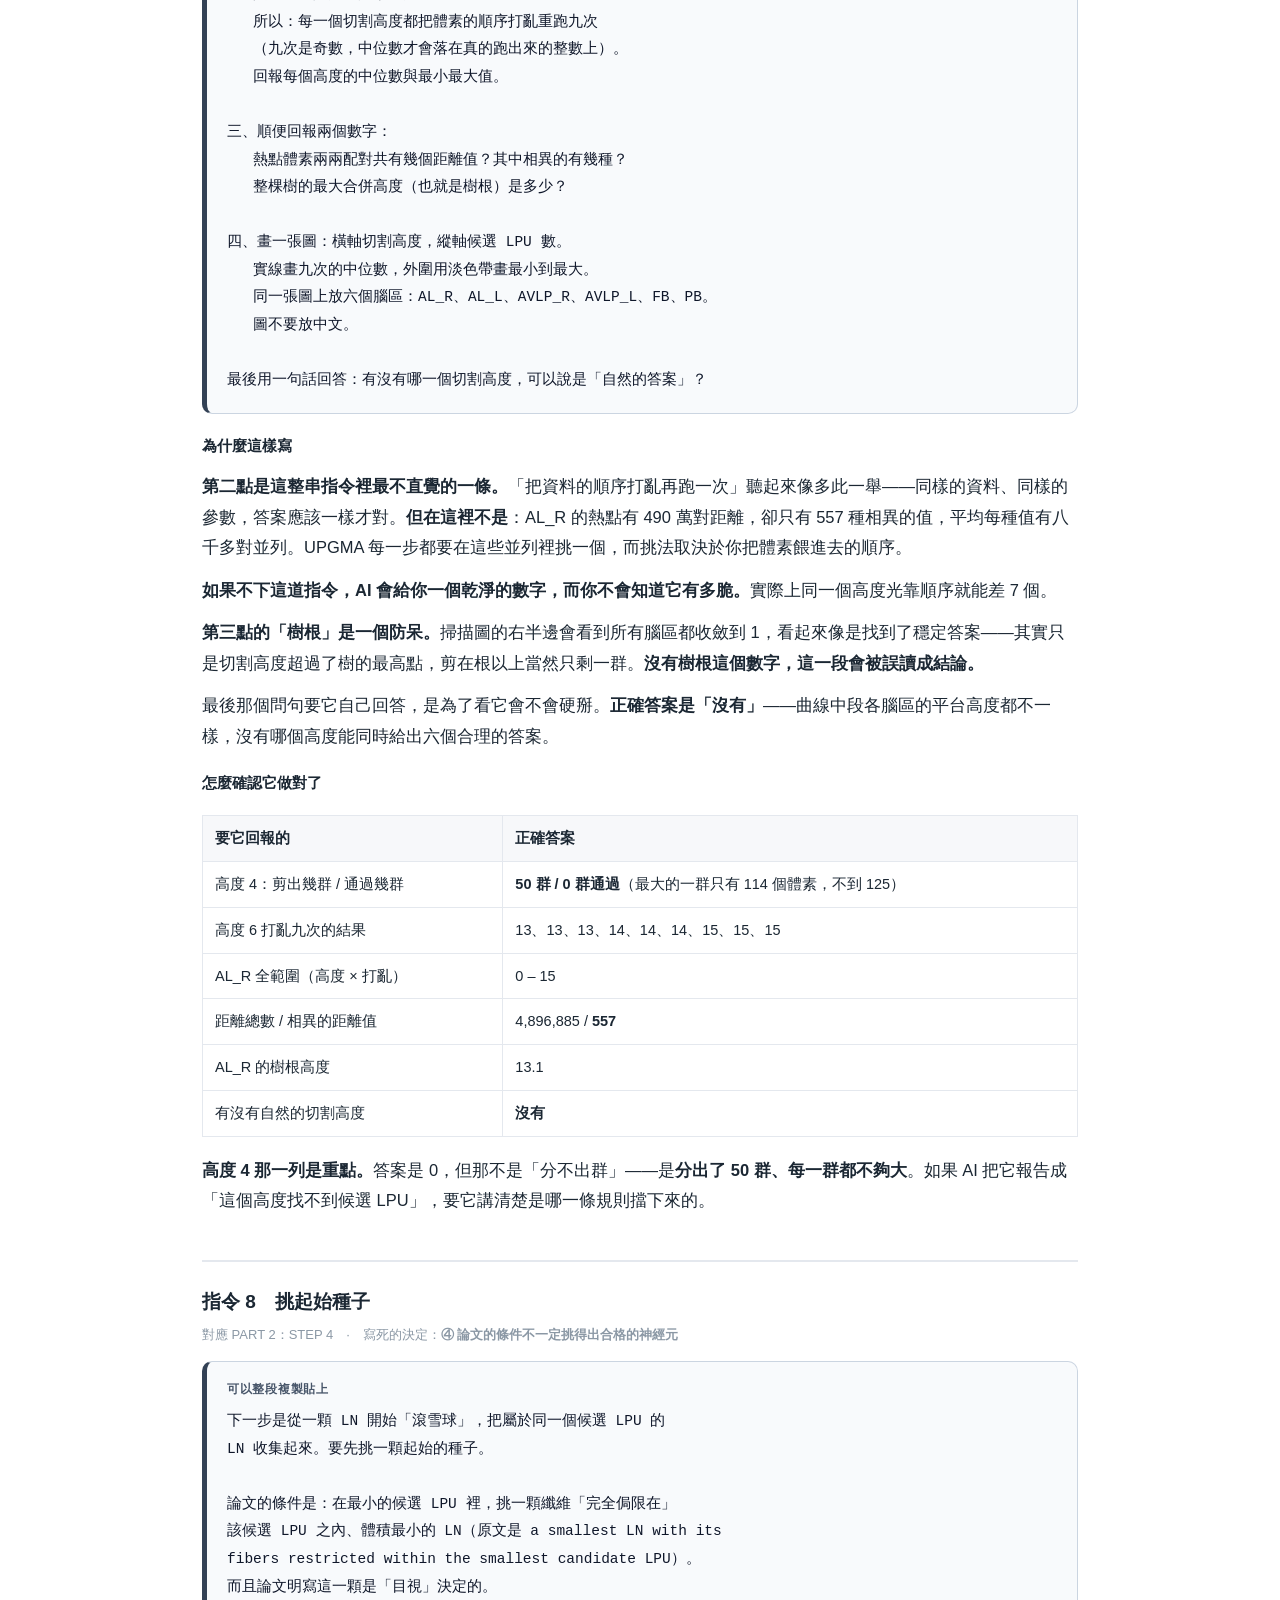
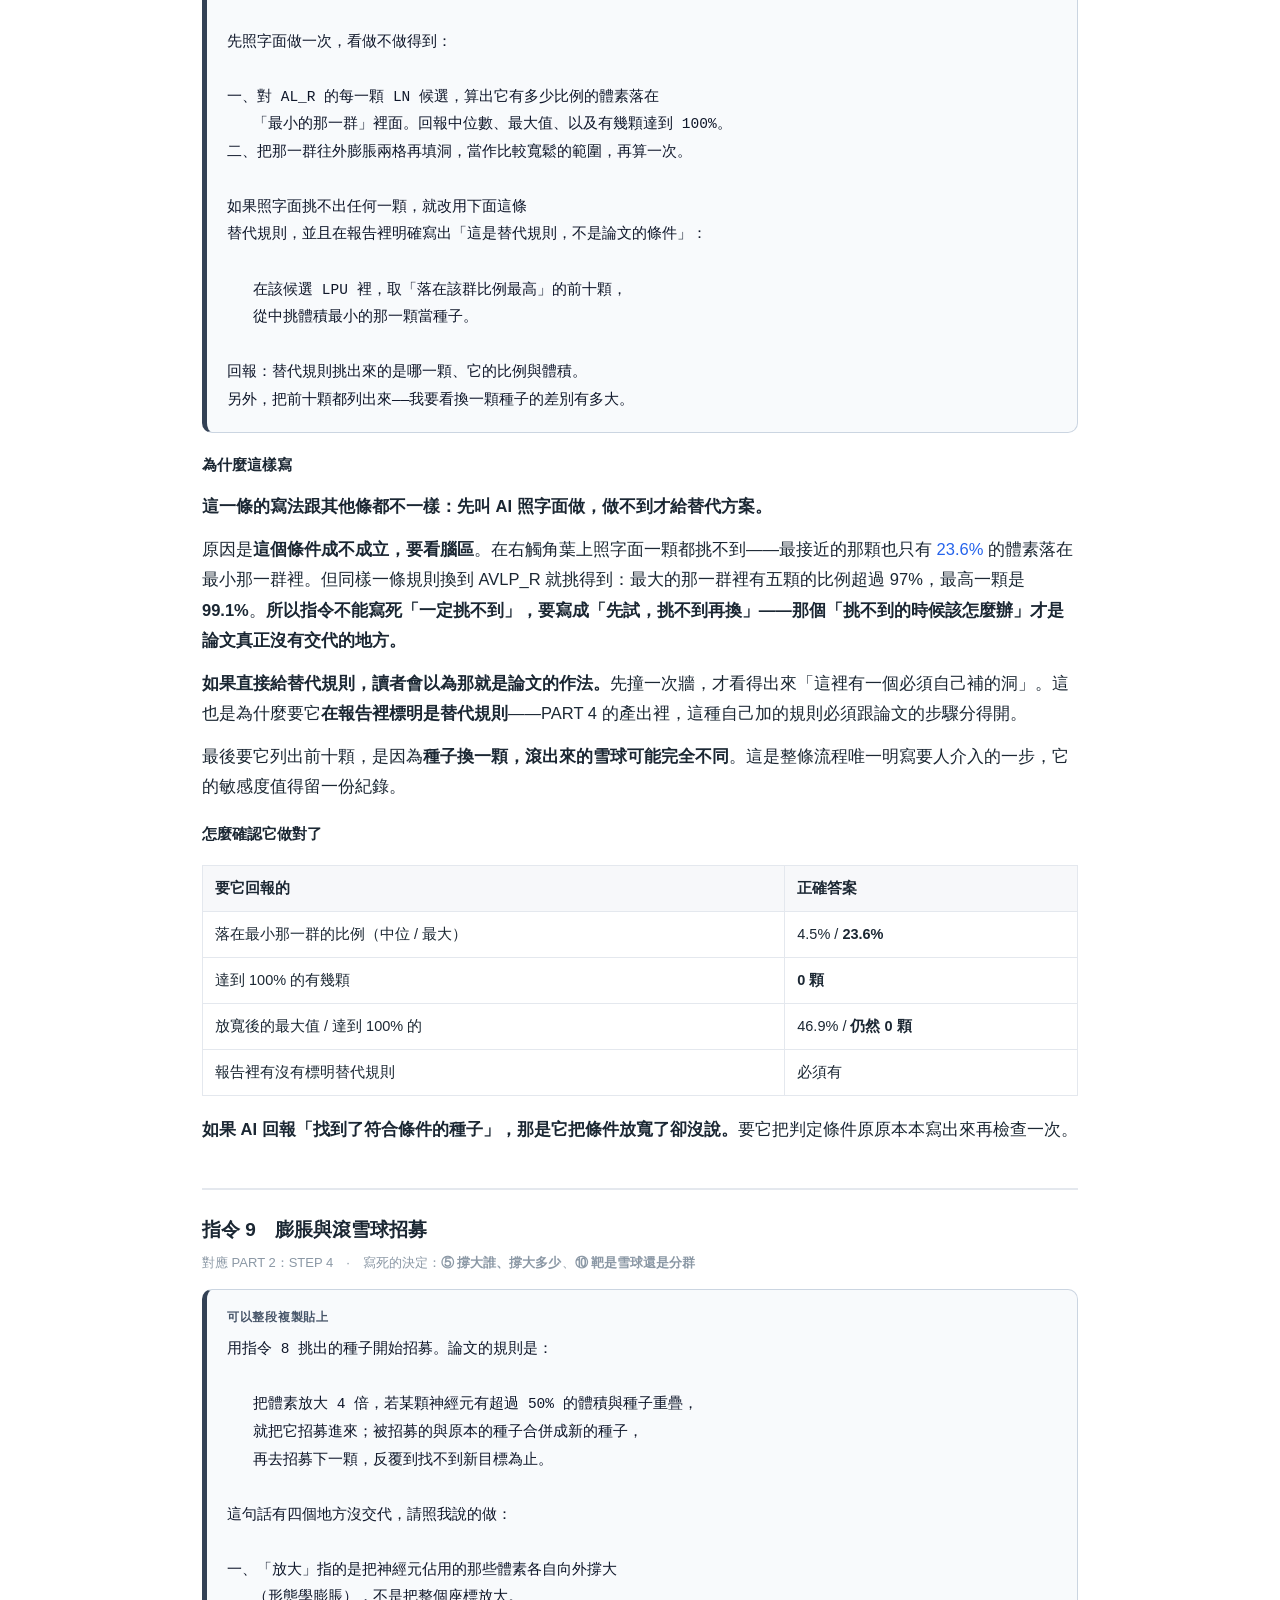
==== commit 420e39b2: "PART 2 的表補上「我們用哪一個」；膨脹表補回實際採用的 4 格 延續上一輪：29 張表逐張查，七張列舉可選值的都補上標記—— f=80%、族群門檻 ≥10、切割高度平台 14–20、等值面第 7" ====
--- a/agent-prompts.html
+++ b/agent-prompts.html
@@ -461,7 +461,7 @@
 
   <div class="cmd">
   <h3>指令 8　挑起始種子</h3>
-  <p class="meta">對應 PART 2：STEP 4　·　寫死的決定：<b>④ 論文的條件不一定挑得出人</b></p>
+  <p class="meta">對應 PART 2：STEP 4　·　寫死的決定：<b>④ 論文的條件不一定挑得出合格的神經元</b></p>
 
   <div class="prompt">
     <p class="lbl">可以整段複製貼上</p>
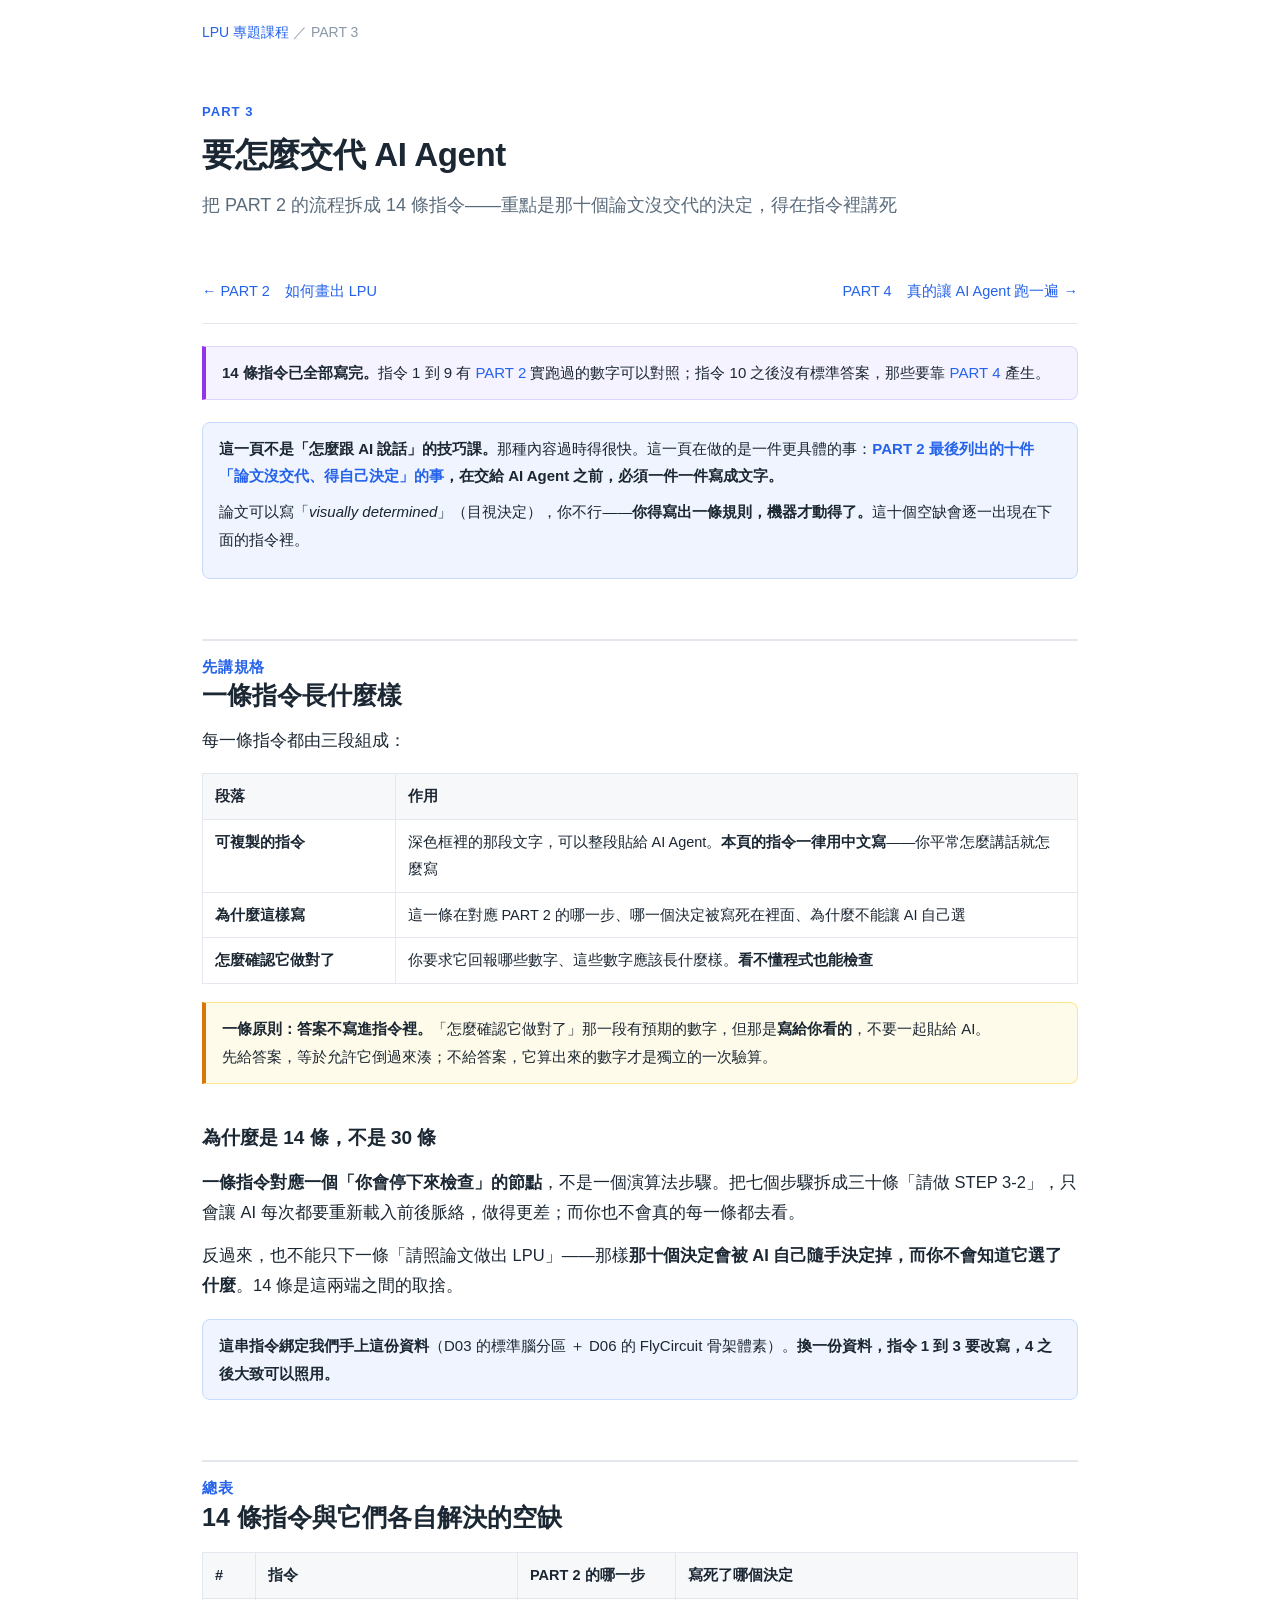
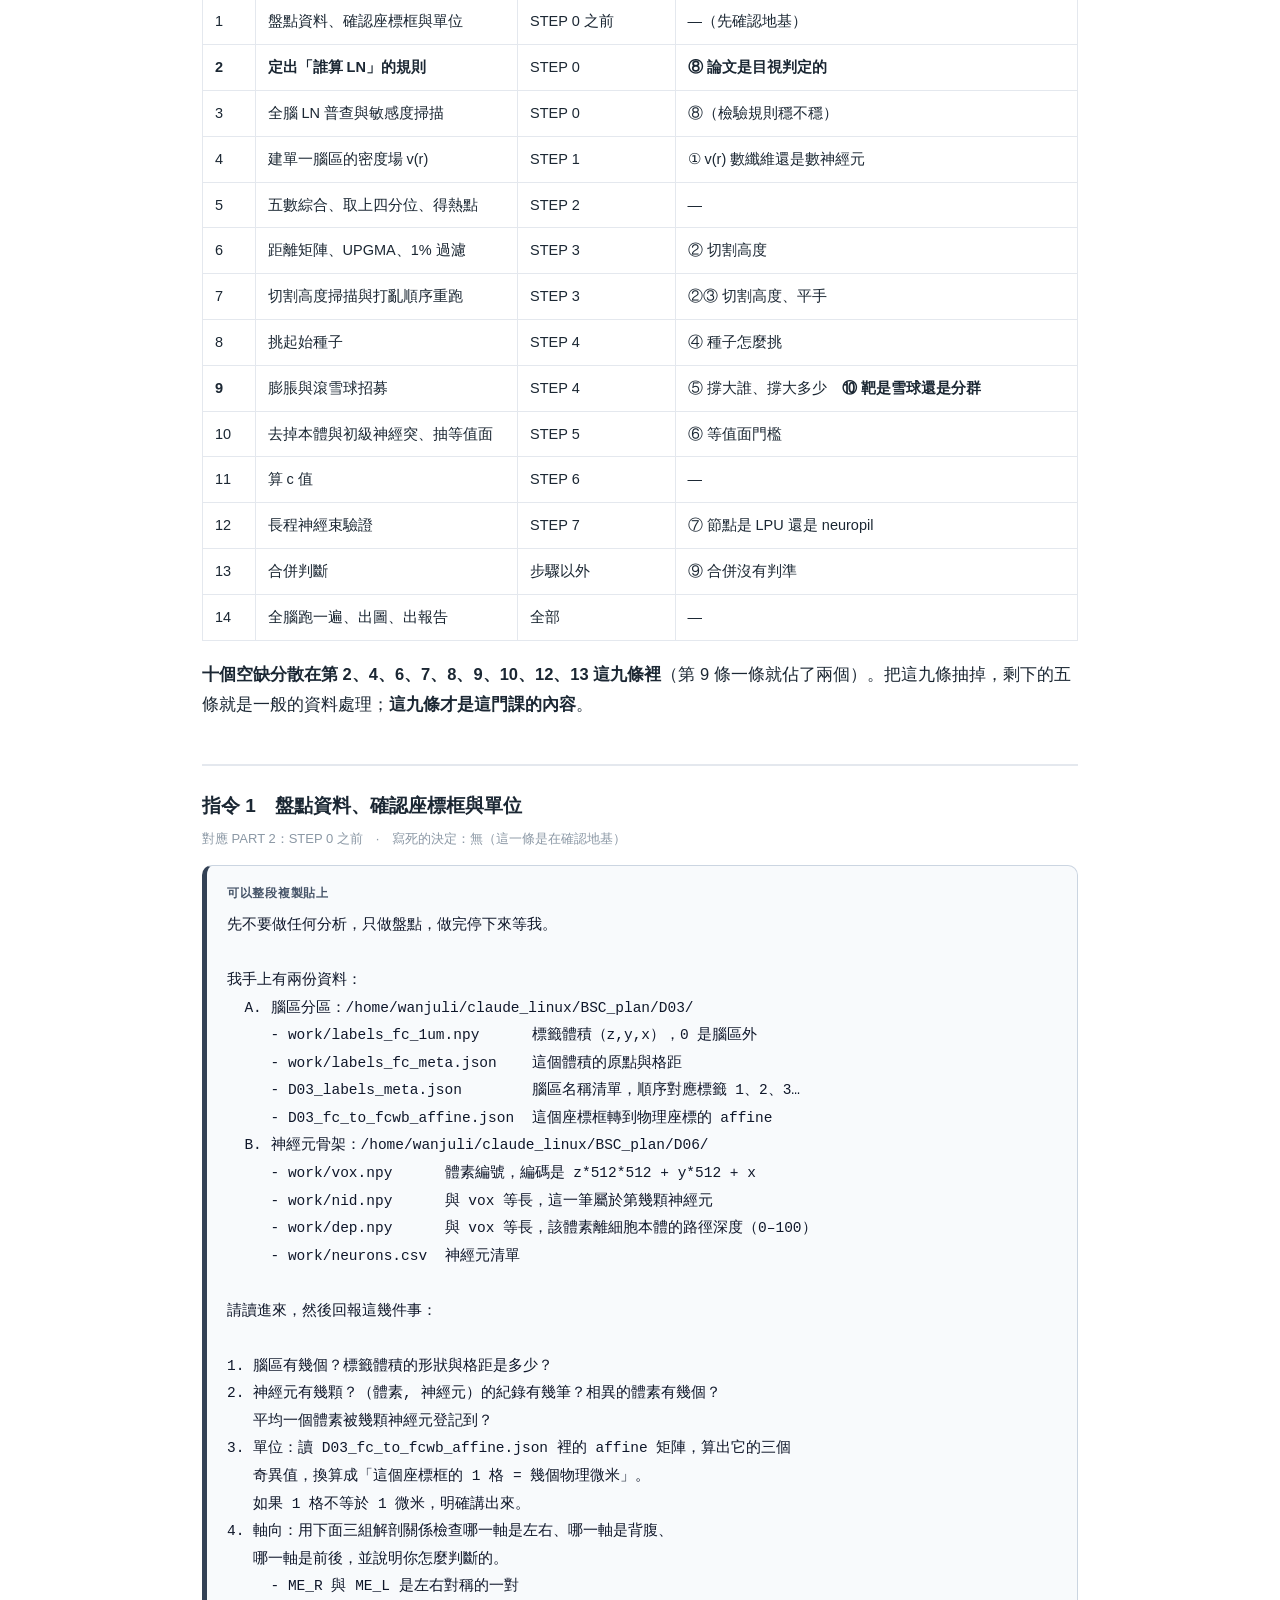
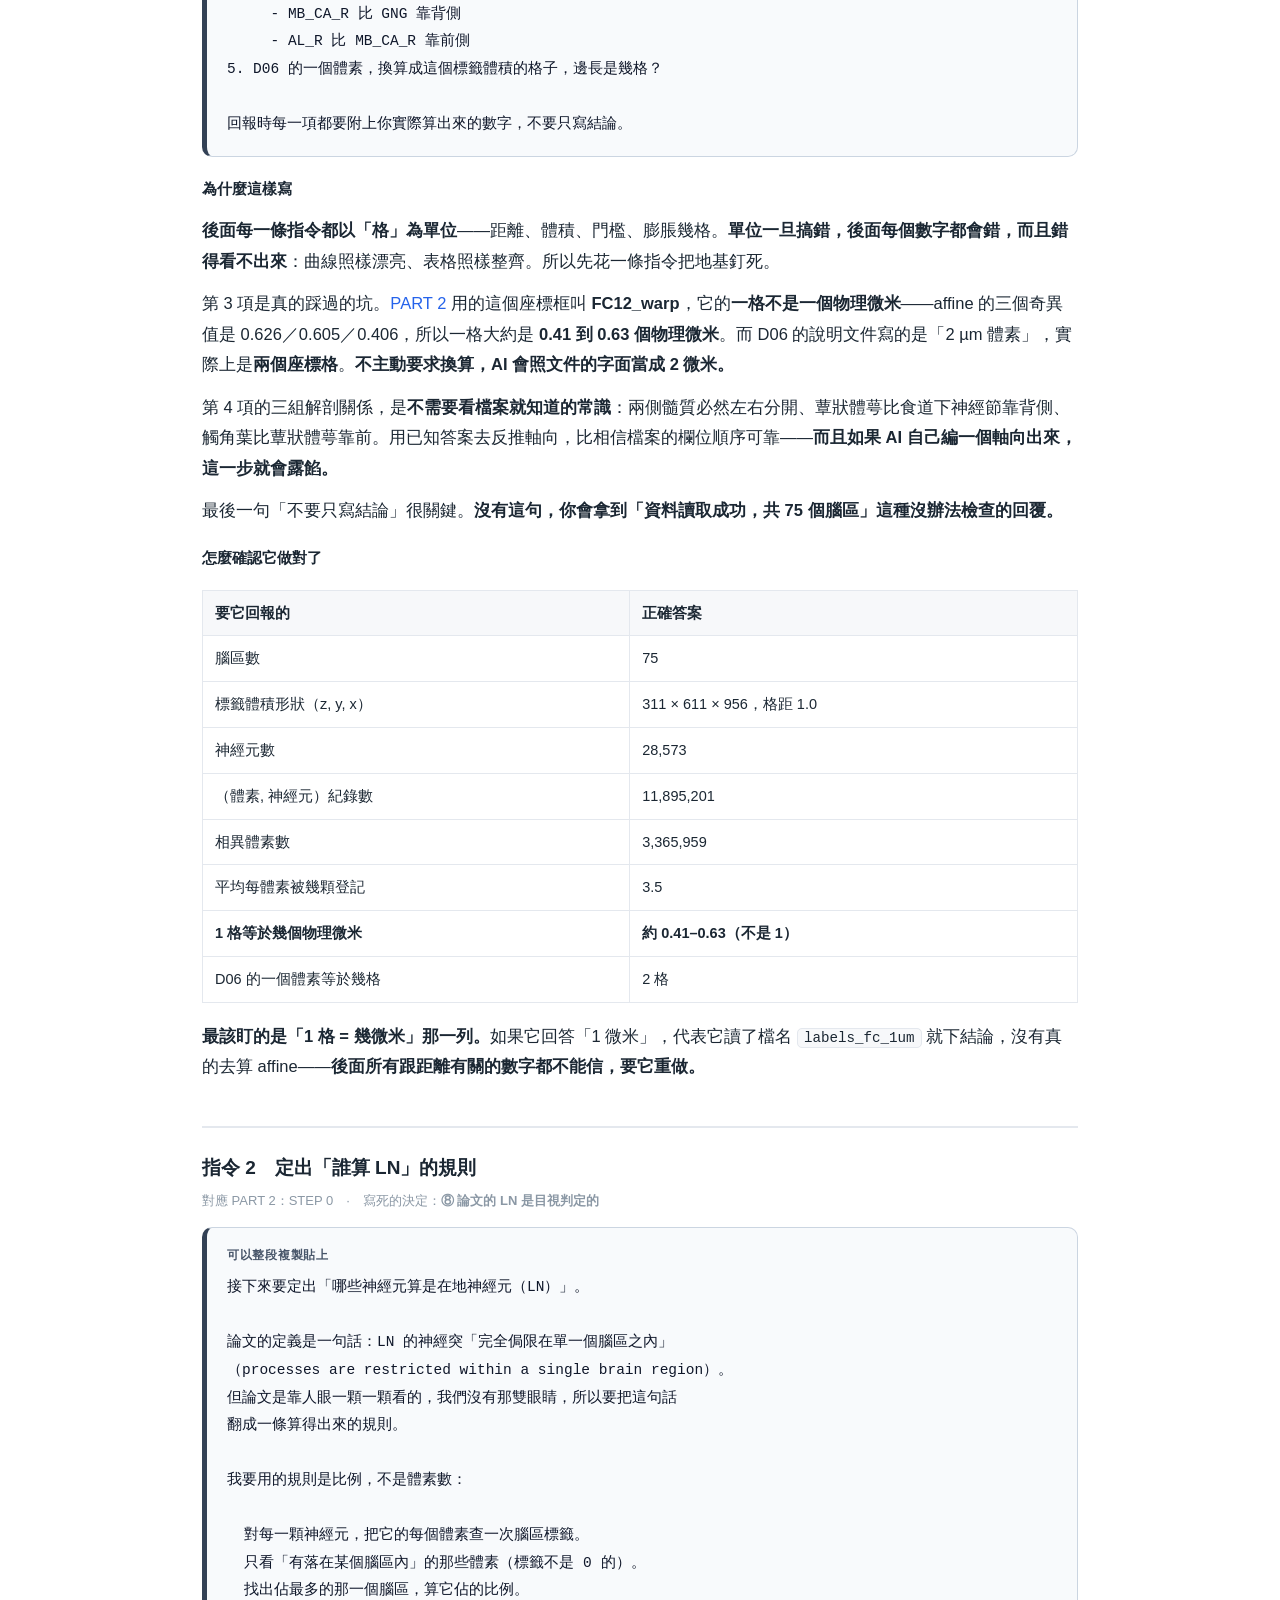
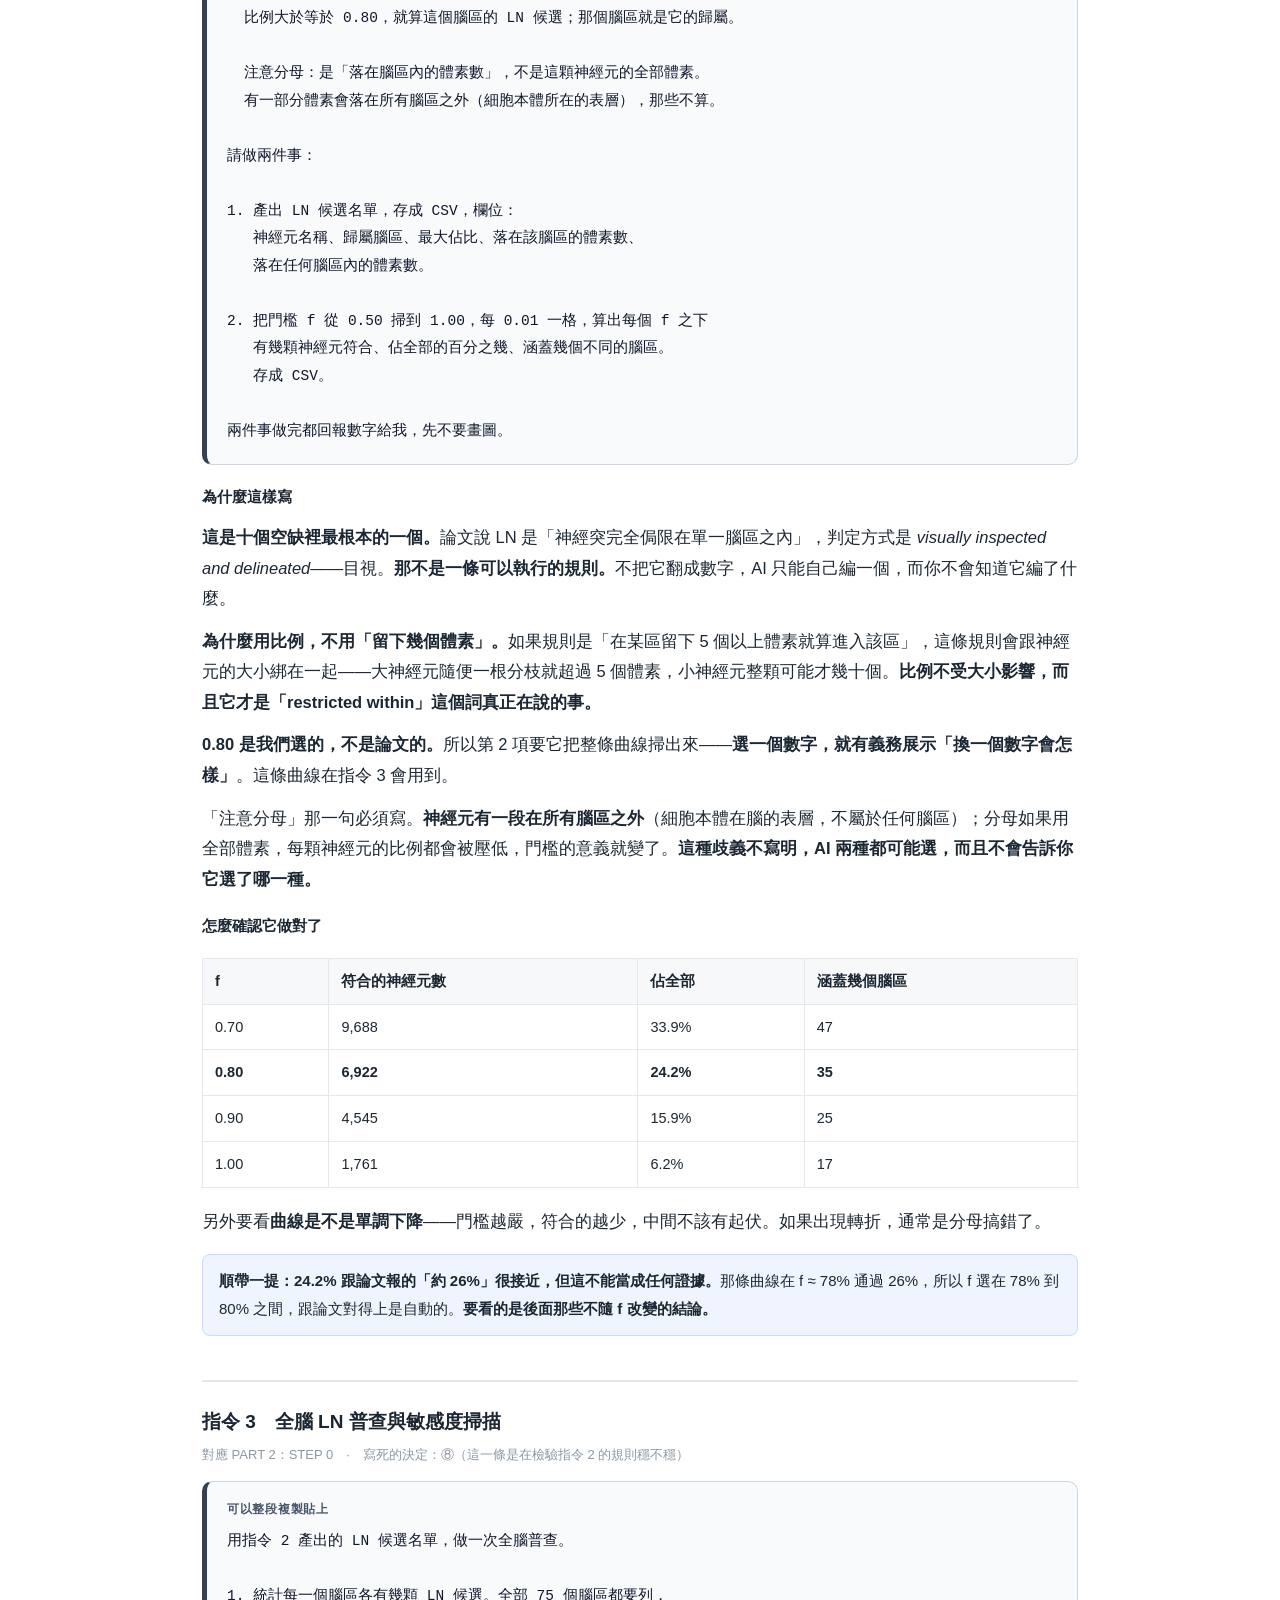
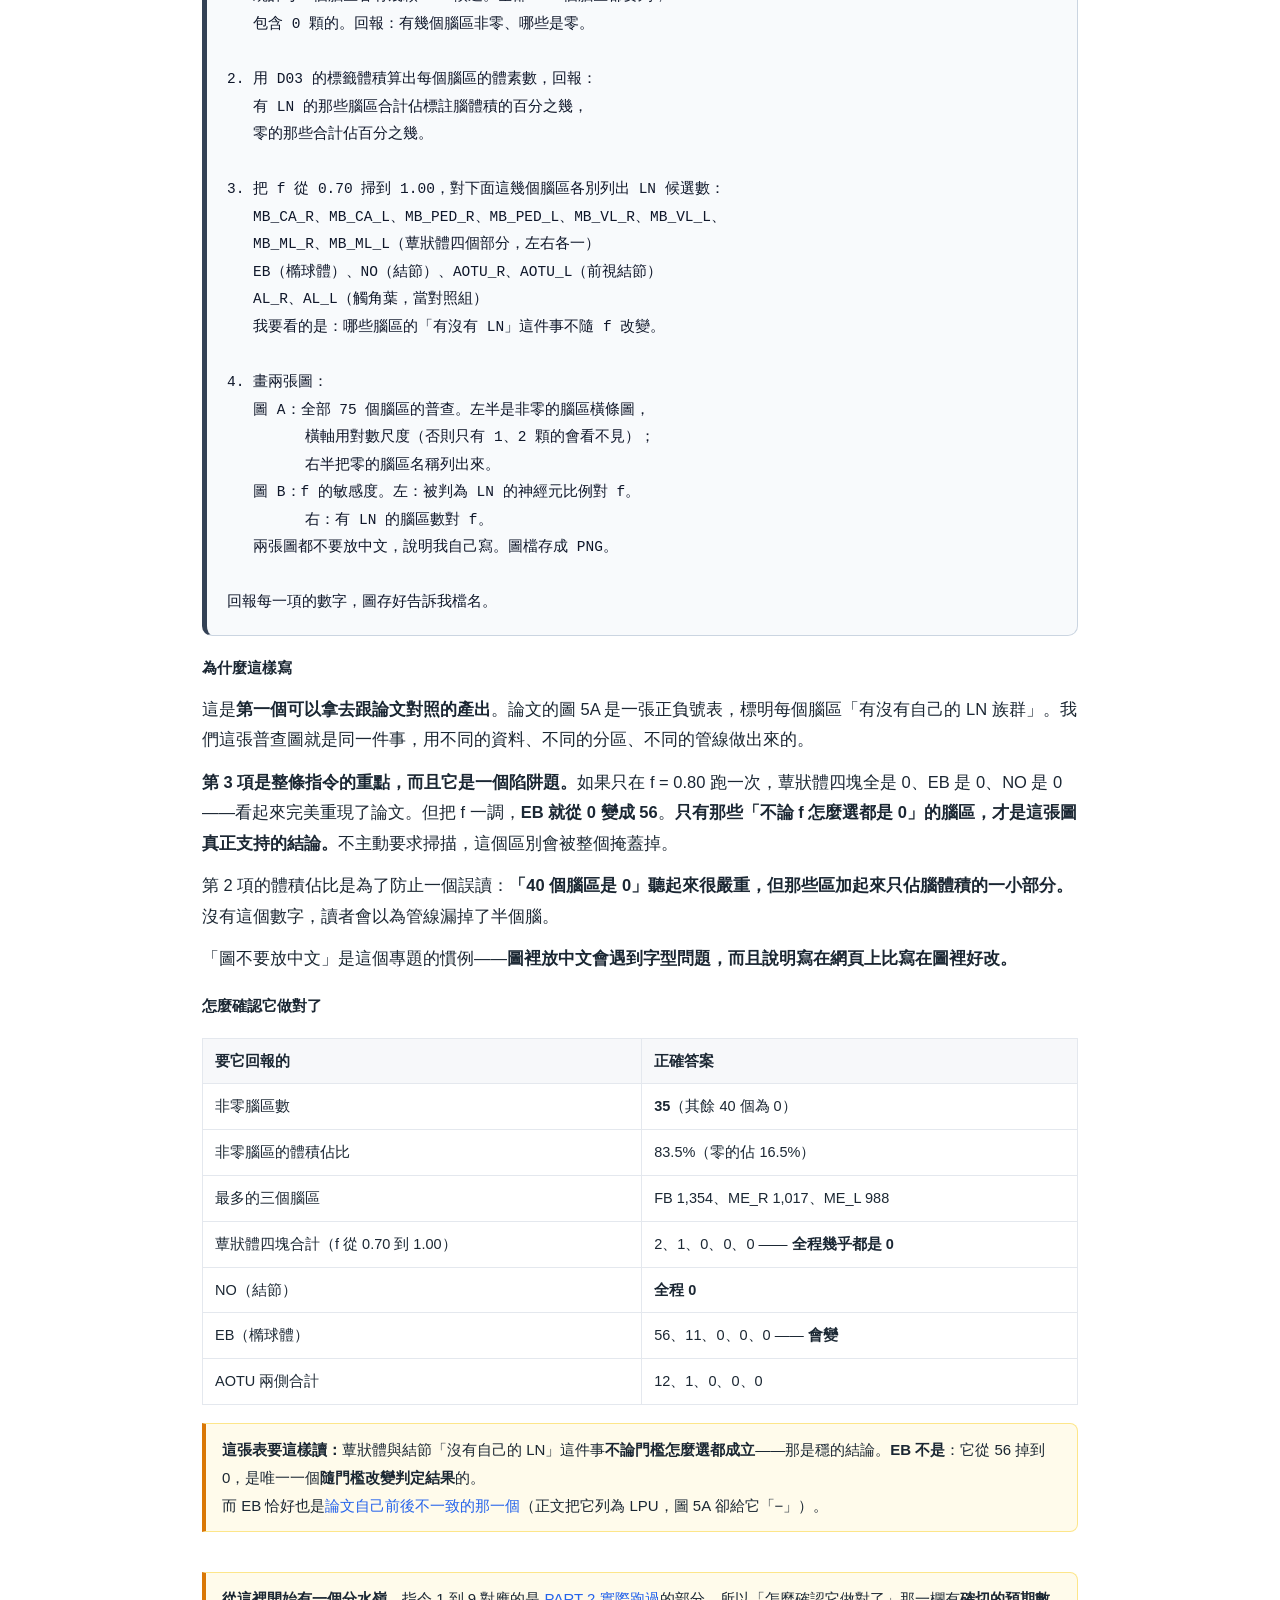
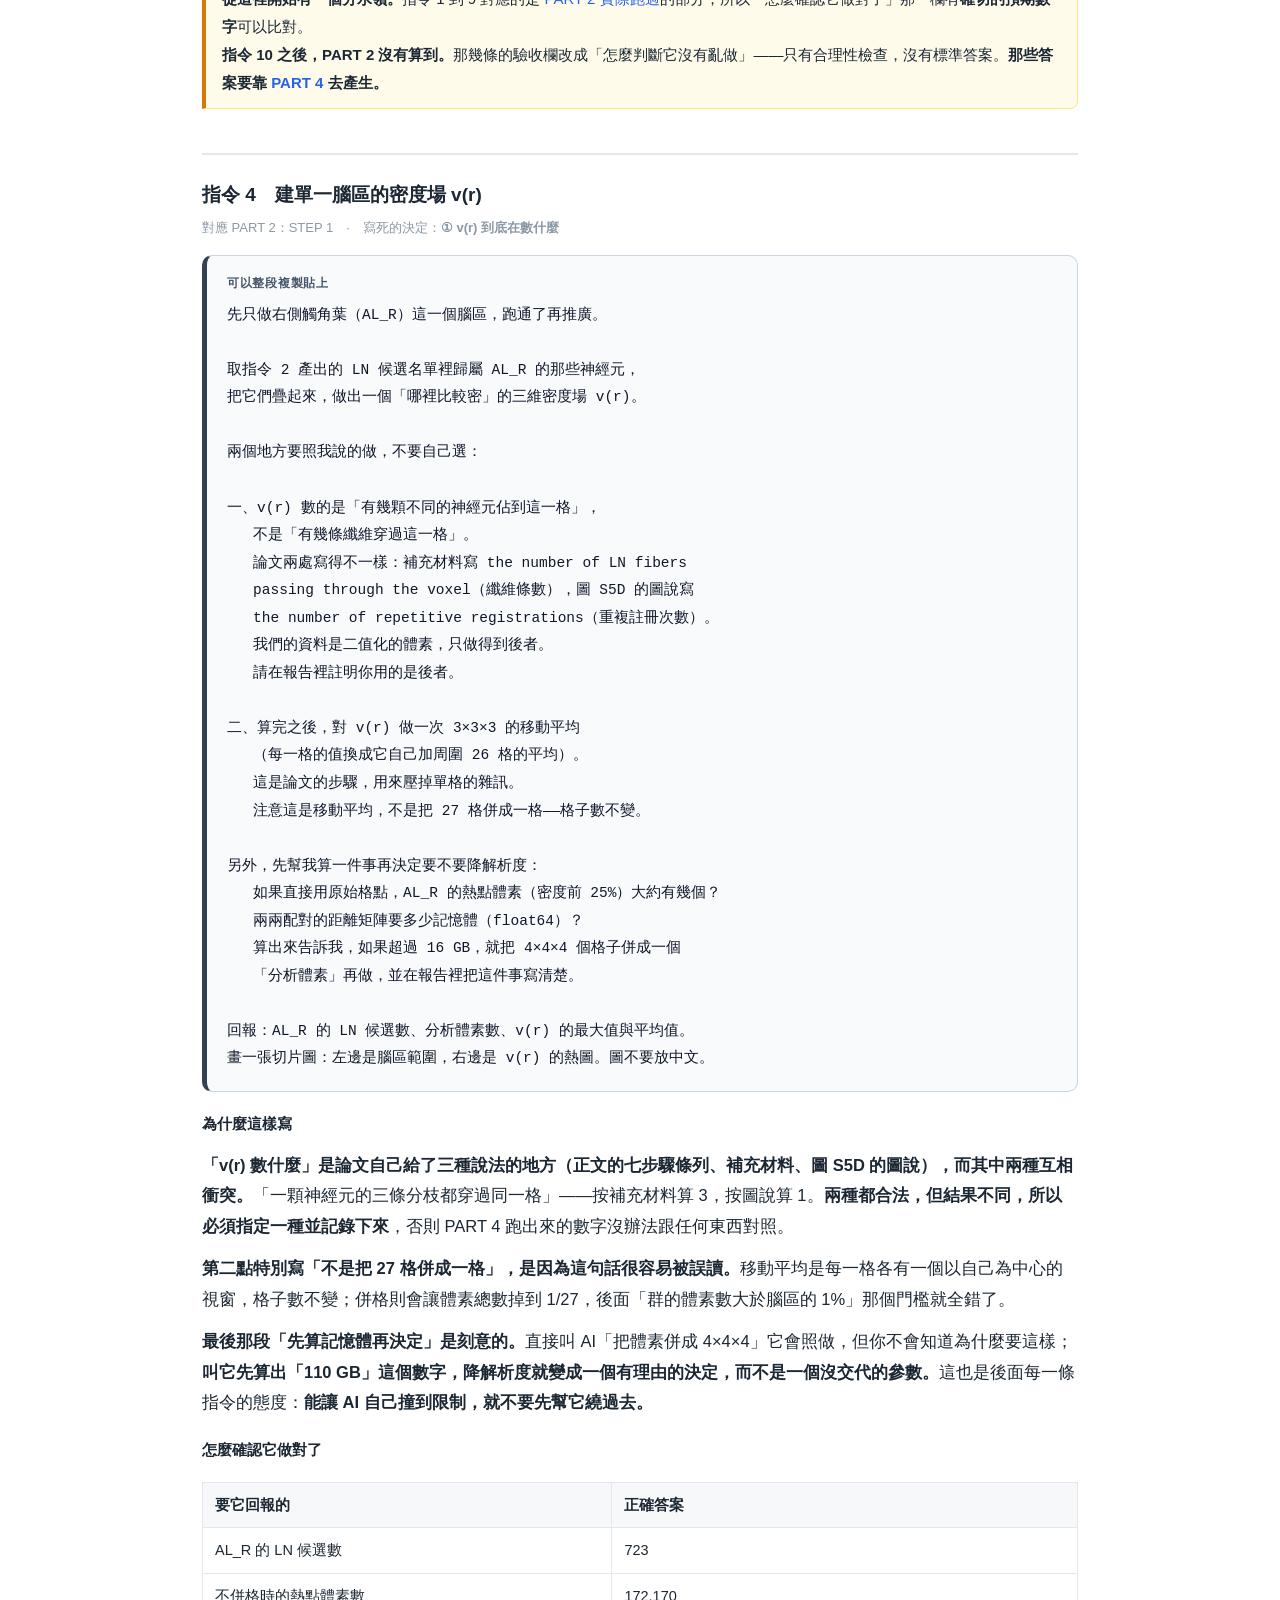
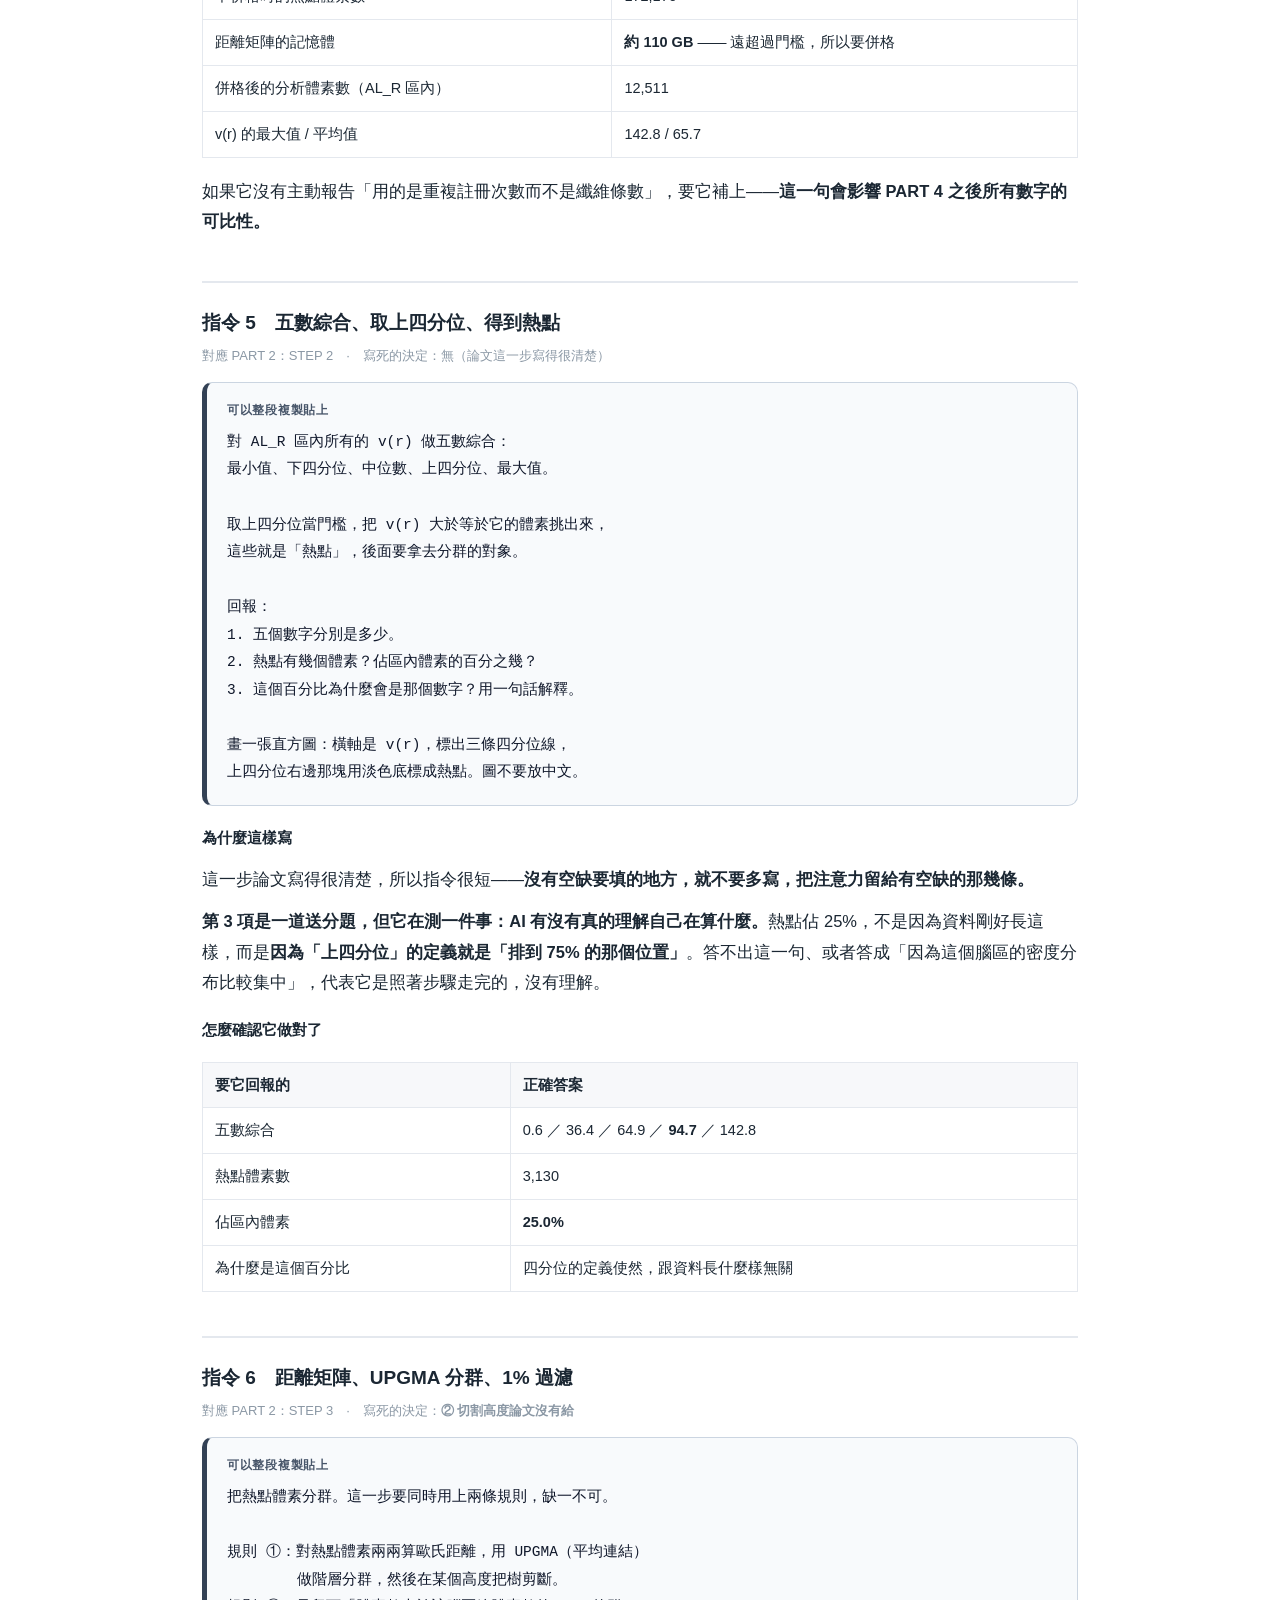
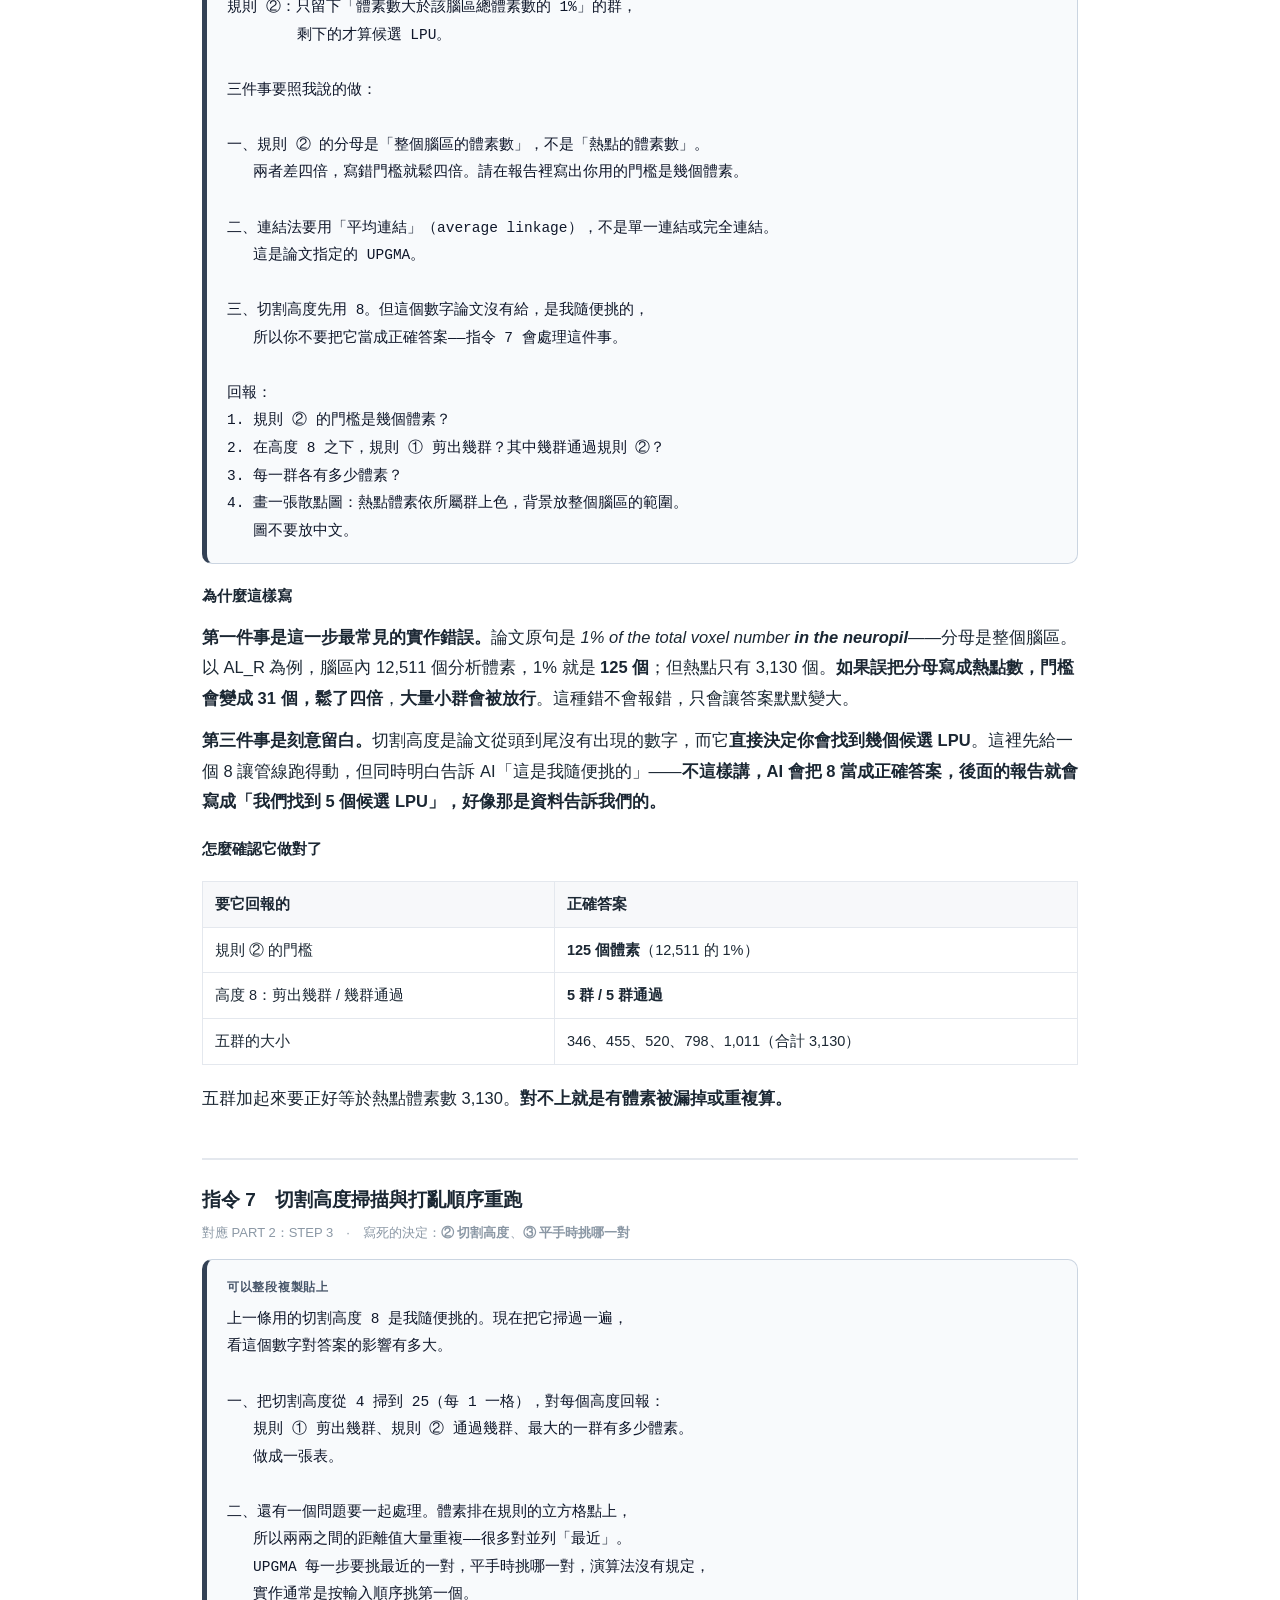
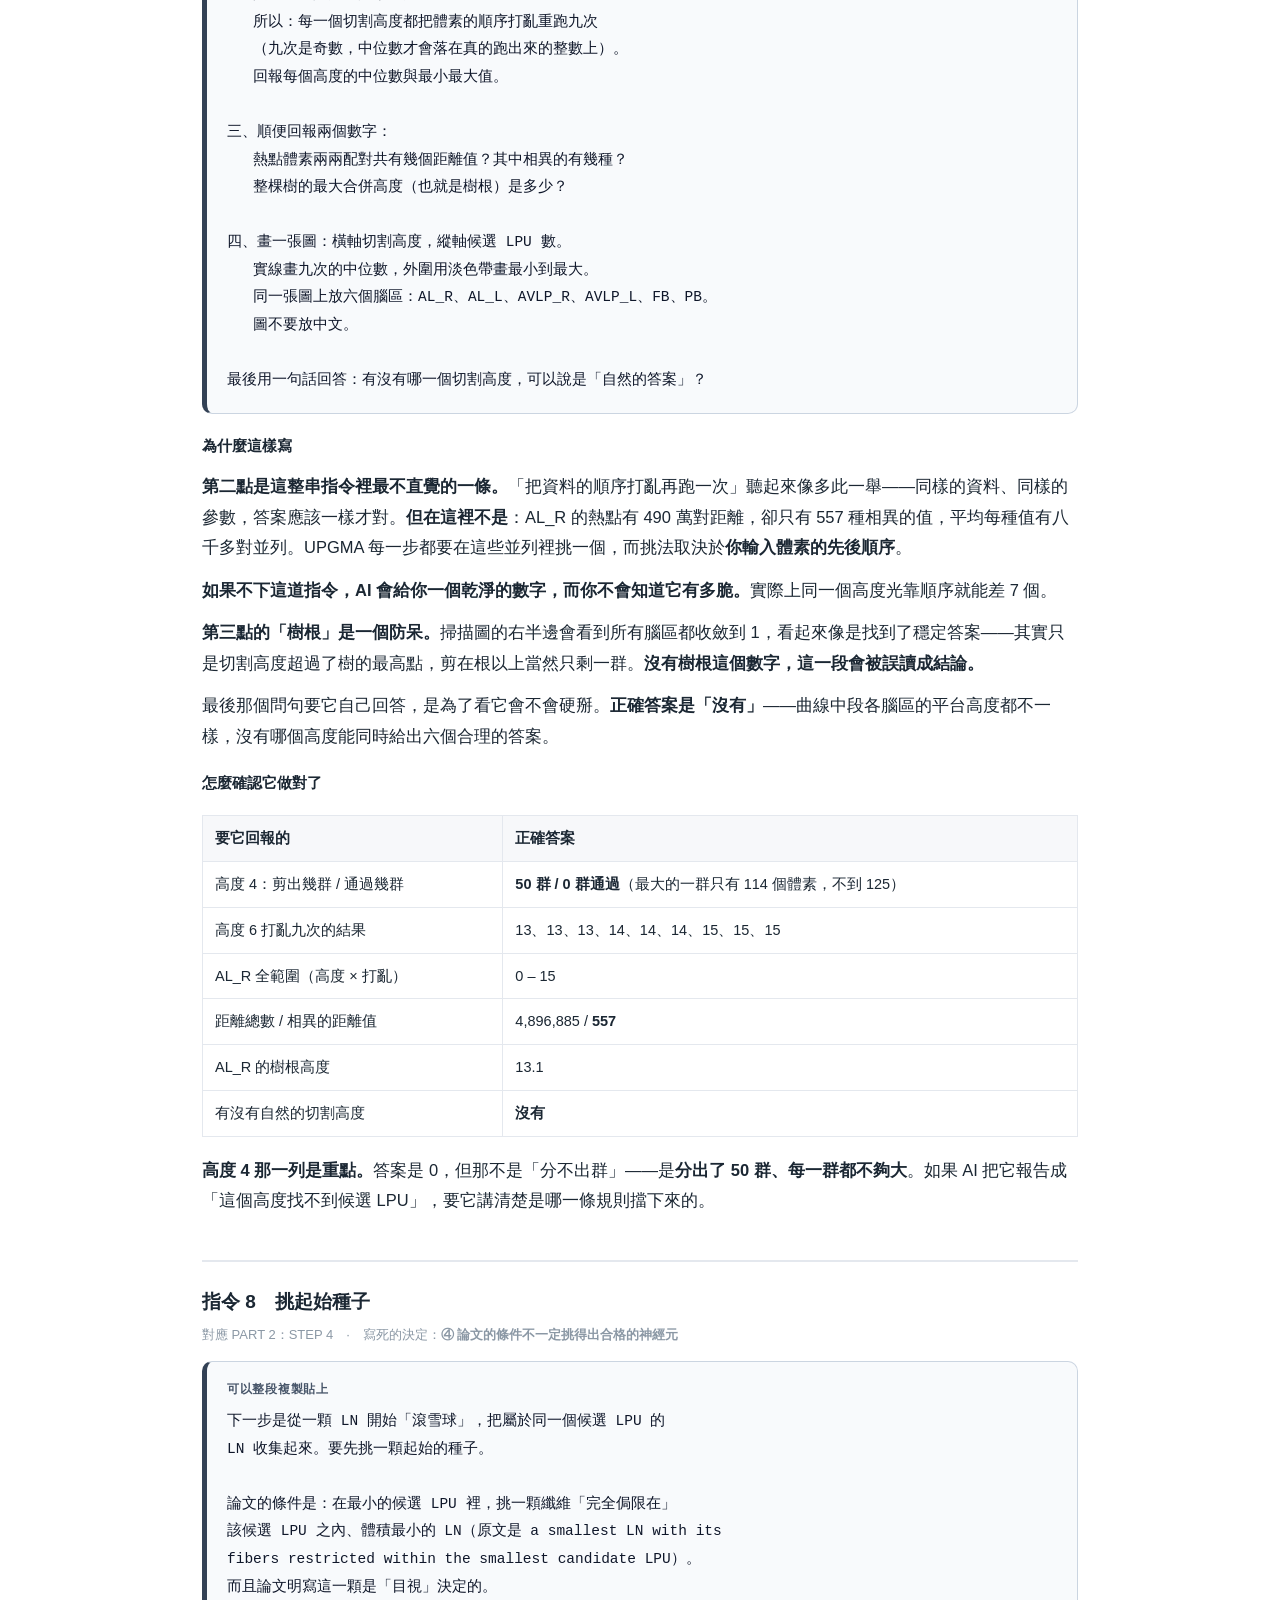
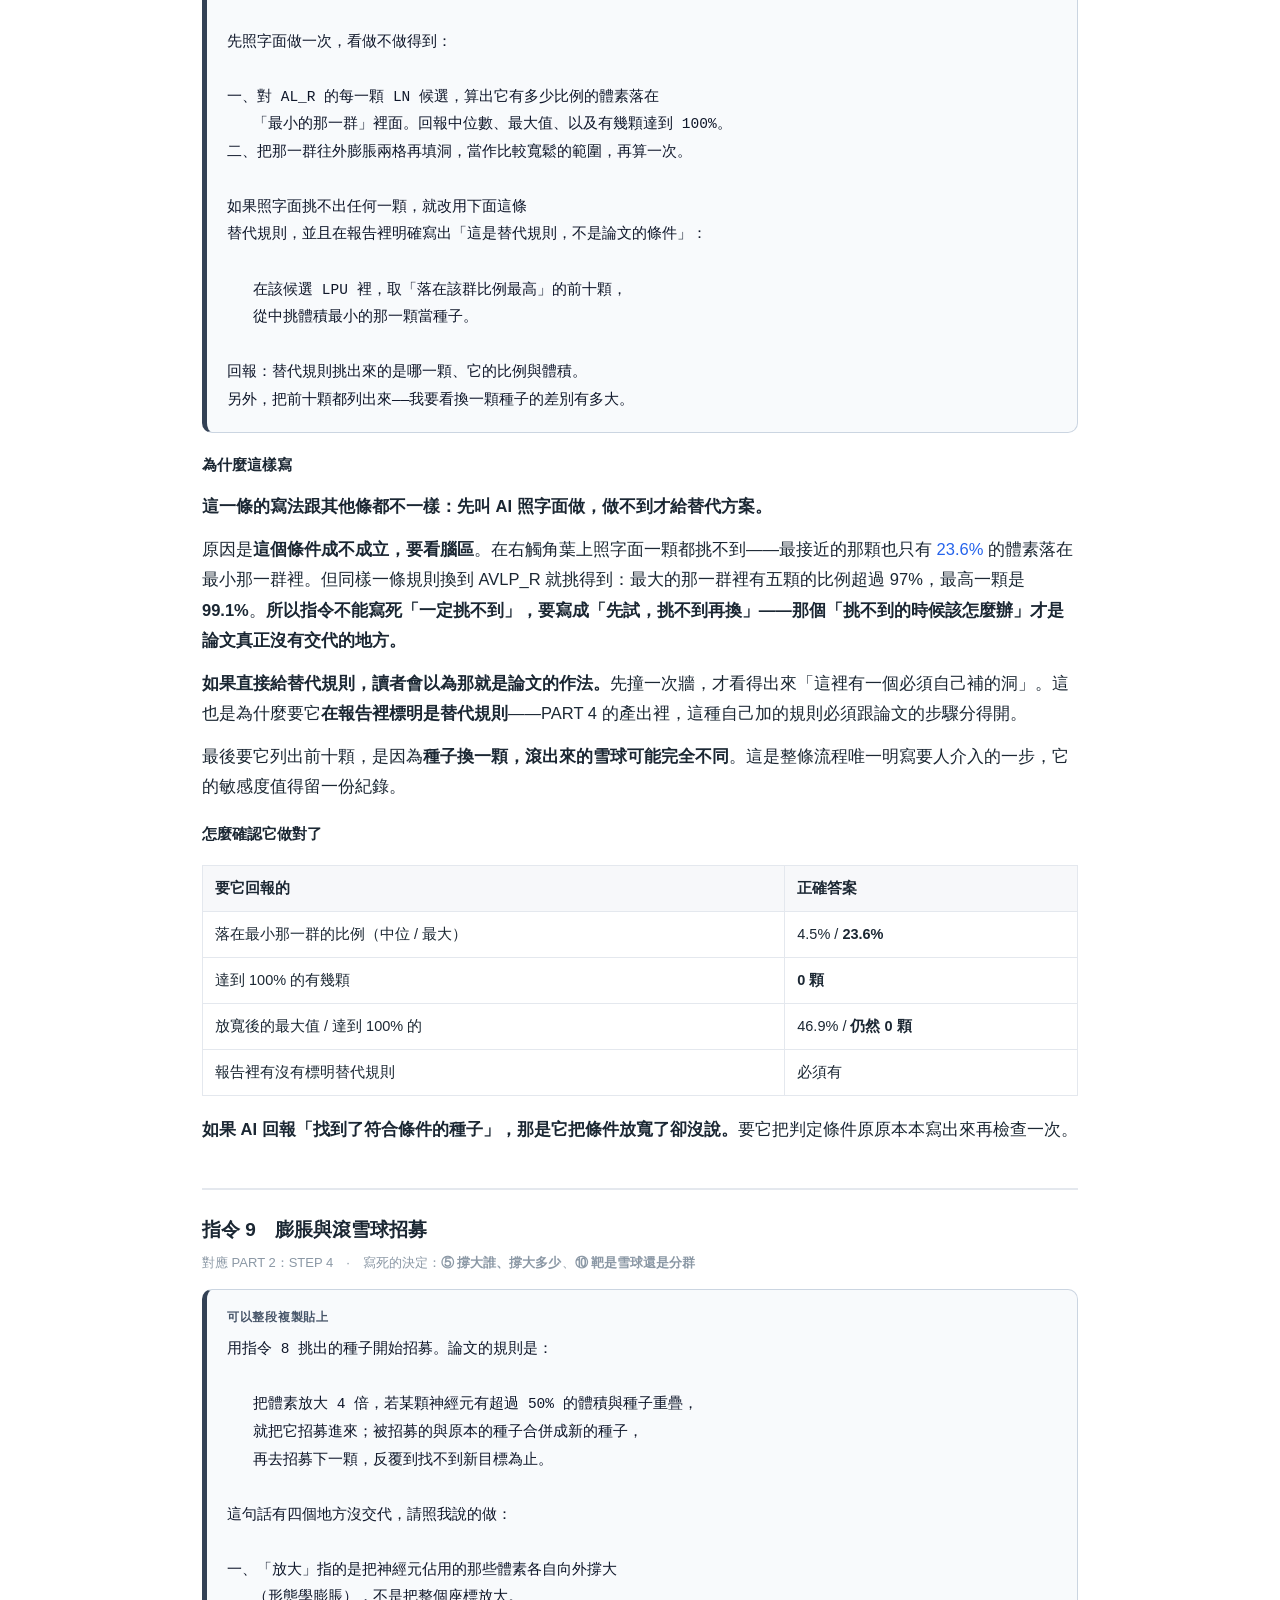
==== commit 5dae407f: "掃口語與擬人的說法：PART 2 改六處，PART 3、4 另七處 延續使用者指出的「挑得出人」。全頁 37 個候選詞逐個判斷「是刻意的白話， 還是會被讀成字面」，判準是有沒有標在「白話。」框裡。  " ====
--- a/agent-prompts.html
+++ b/agent-prompts.html
@@ -256,7 +256,7 @@
   </table></div>
 
   <div class="callout">
-    <b>這張表要這樣讀：</b>蕈狀體與結節「沒有自己的 LN」這件事<b>不論門檻怎麼選都成立</b>——那是穩的結論。<b>EB 不是</b>：它從 56 掉到 0，是唯一一個隨門檻改變身分的。<br>
+    <b>這張表要這樣讀：</b>蕈狀體與結節「沒有自己的 LN」這件事<b>不論門檻怎麼選都成立</b>——那是穩的結論。<b>EB 不是</b>：它從 56 掉到 0，是唯一一個<b>隨門檻改變判定結果</b>的。<br>
     而 EB 恰好也是<a href="what-is-lpu.html#s6">論文自己前後不一致的那一個</a>（正文把它列為 LPU，圖 5A 卻給它「−」）。
   </div>
   </div>
@@ -390,7 +390,7 @@
   </div>
 
   <h4>為什麼這樣寫</h4>
-  <p><b>第一件事是這一步最常見的實作錯誤。</b>論文原句是 <i>1% of the total voxel number <b>in the neuropil</b></i>——分母是整個腦區。以 AL_R 為例，腦區內 12,511 個分析體素，1% 就是 <b>125 個</b>；但熱點只有 3,130 個。<b>如果誤把分母寫成熱點數，門檻會變成 31 個，鬆了四倍</b>，一堆小群會被放行。這種錯不會報錯，只會讓答案默默變大。</p>
+  <p><b>第一件事是這一步最常見的實作錯誤。</b>論文原句是 <i>1% of the total voxel number <b>in the neuropil</b></i>——分母是整個腦區。以 AL_R 為例，腦區內 12,511 個分析體素，1% 就是 <b>125 個</b>；但熱點只有 3,130 個。<b>如果誤把分母寫成熱點數，門檻會變成 31 個，鬆了四倍</b>，<b>大量小群會被放行</b>。這種錯不會報錯，只會讓答案默默變大。</p>
 
   <p><b>第三件事是刻意留白。</b>切割高度是論文從頭到尾沒有出現的數字，而它<b>直接決定你會找到幾個候選 LPU</b>。這裡先給一個 8 讓管線跑得動，但同時明白告訴 AI「這是我隨便挑的」——<b>不這樣講，AI 會把 8 當成正確答案，後面的報告就會寫成「我們找到 5 個候選 LPU」，好像那是資料告訴我們的。</b></p>
 
@@ -438,7 +438,7 @@
   </div>
 
   <h4>為什麼這樣寫</h4>
-  <p><b>第二點是這整串指令裡最不直覺的一條。</b>「把資料的順序打亂再跑一次」聽起來像多此一舉——同樣的資料、同樣的參數，答案應該一樣才對。<b>但在這裡不是</b>：AL_R 的熱點有 490 萬對距離，卻只有 557 種相異的值，平均每種值有八千多對並列。UPGMA 每一步都要在這些並列裡挑一個，而挑法取決於你把體素餵進去的順序。</p>
+  <p><b>第二點是這整串指令裡最不直覺的一條。</b>「把資料的順序打亂再跑一次」聽起來像多此一舉——同樣的資料、同樣的參數，答案應該一樣才對。<b>但在這裡不是</b>：AL_R 的熱點有 490 萬對距離，卻只有 557 種相異的值，平均每種值有八千多對並列。UPGMA 每一步都要在這些並列裡挑一個，而挑法取決於<b>你輸入體素的先後順序</b>。</p>
 
   <p><b>如果不下這道指令，AI 會給你一個乾淨的數字，而你不會知道它有多脆。</b>實際上同一個高度光靠順序就能差 7 個。</p>
 
@@ -708,7 +708,7 @@
     <tr><td>用的是哪一版</td><td>必須明說「補充材料版（節點是 neuropil）」，或明說降級了</td></tr>
     <tr><td>30 體素的折算</td><td>要有折算前後兩個數字。<b>沒折算就是照抄，要它重做</b></td></tr>
     <tr><td>AL_R 連出去的對象</td><td>應該包含蕈狀體萼與側角（觸角葉的投射神經元往這兩處走）</td></tr>
-    <tr><td>每條神經束的神經元數</td><td>論文報告的束都由三顆以上組成。若算出一堆只有一顆的，代表綁束沒有真的生效</td></tr>
+    <tr><td>每條神經束的神經元數</td><td>論文報告的束都由三顆以上組成。若算出大量只有一顆的，代表綁束沒有真的生效</td></tr>
   </table></div>
   </div>
 
@@ -801,7 +801,7 @@
   </div>
 
   <h4>為什麼這樣寫</h4>
-  <p><b>第一點的「不要跳過也不要假裝成功」是這條指令最重要的一句。</b>全腦 75 區一定會有跑不動的——視葉的 LN 有六百多顆，熱點體素數會讓距離矩陣直接爆掉。<b>AI 面對這種情況的預設反應是靜靜跳過或悄悄降級，然後給你一份看起來完整的表。</b></p>
+  <p><b>第一點的「不要跳過也不要假裝成功」是這條指令最重要的一句。</b>全腦 75 區一定會有跑不動的——視葉的 LN 有六百多顆，熱點體素數會讓距離矩陣<b>直接超出記憶體</b>。<b>AI 面對這種情況的預設反應是靜靜跳過或悄悄降級，然後給你一份看起來完整的表。</b></p>
 
   <p><b>第二點刻意加了一個煞車。</b>「等我確認再開始跑」——全腦跑一遍是很花時間的，而且如果處理方式選錯，跑完才發現就浪費了。<b>在最貴的一步之前留一個人工檢查點，是這串指令裡唯一一次要求它停下來等人。</b></p>
 
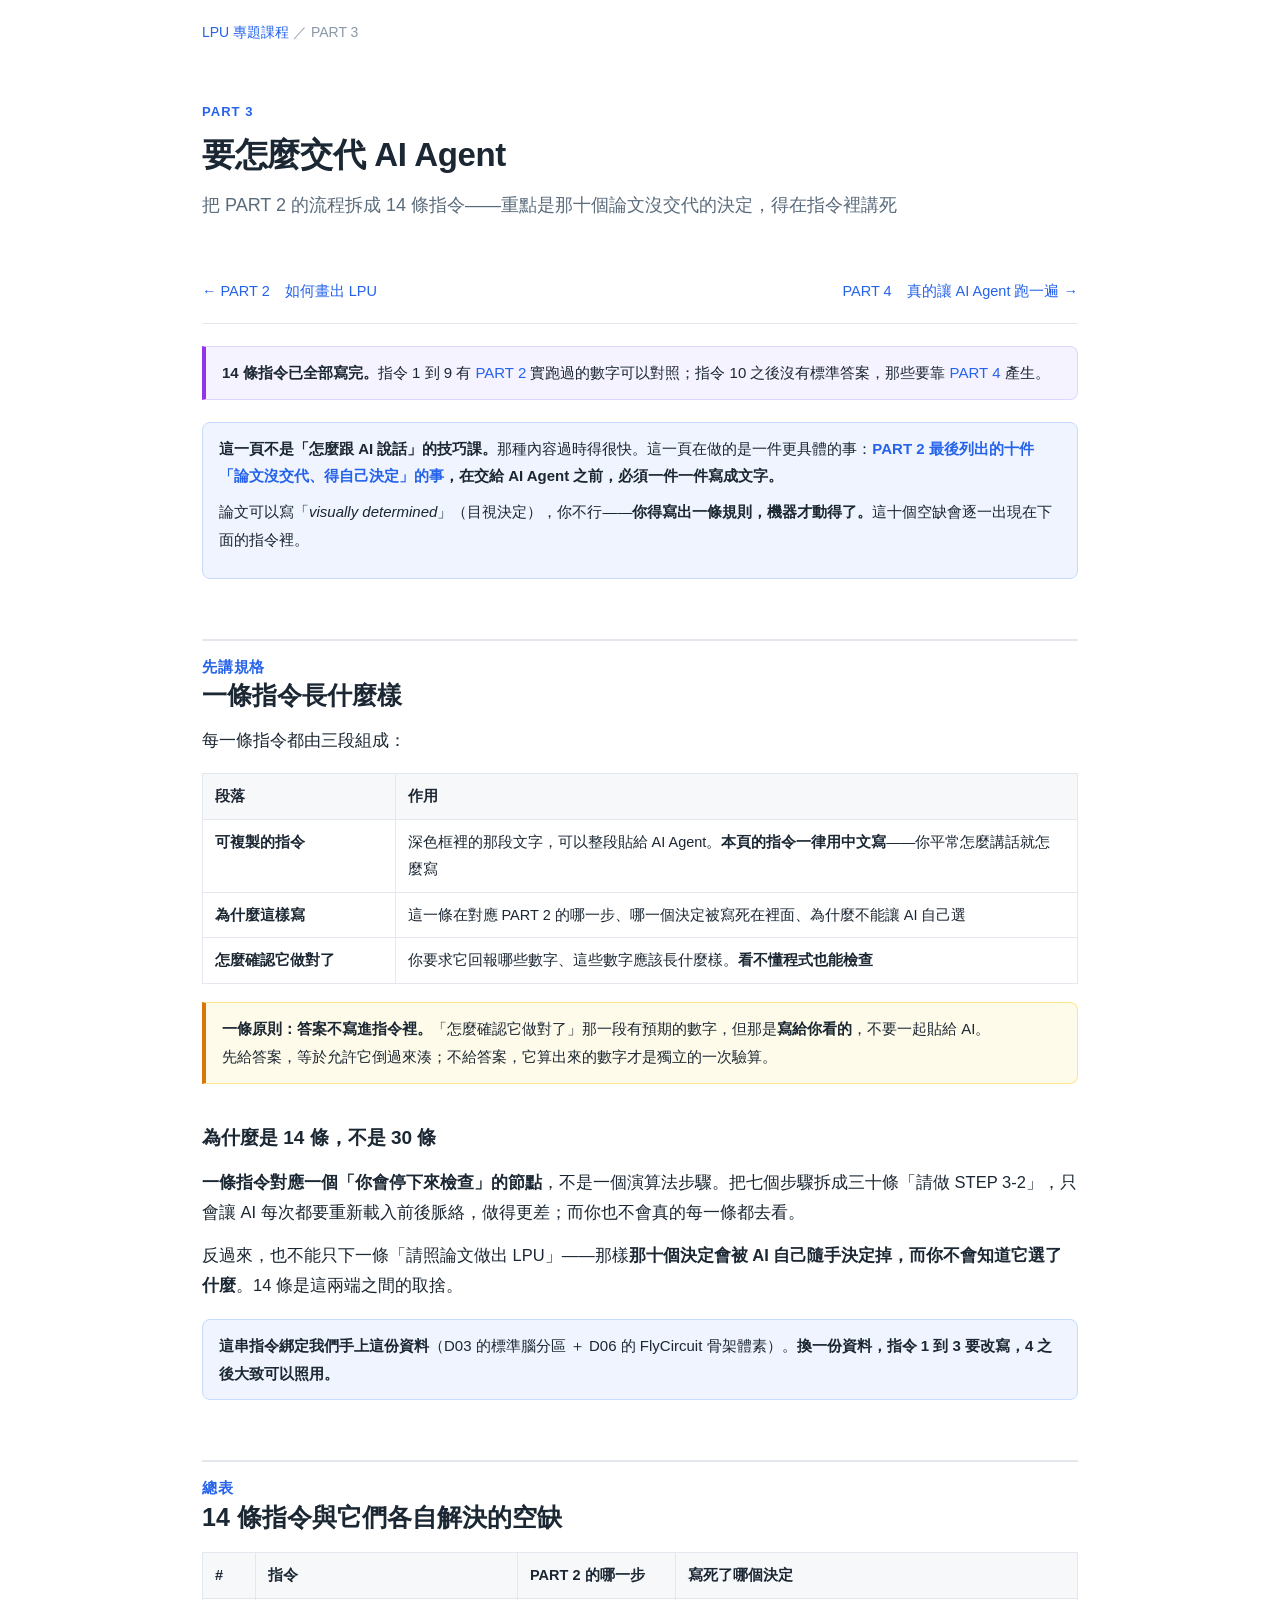
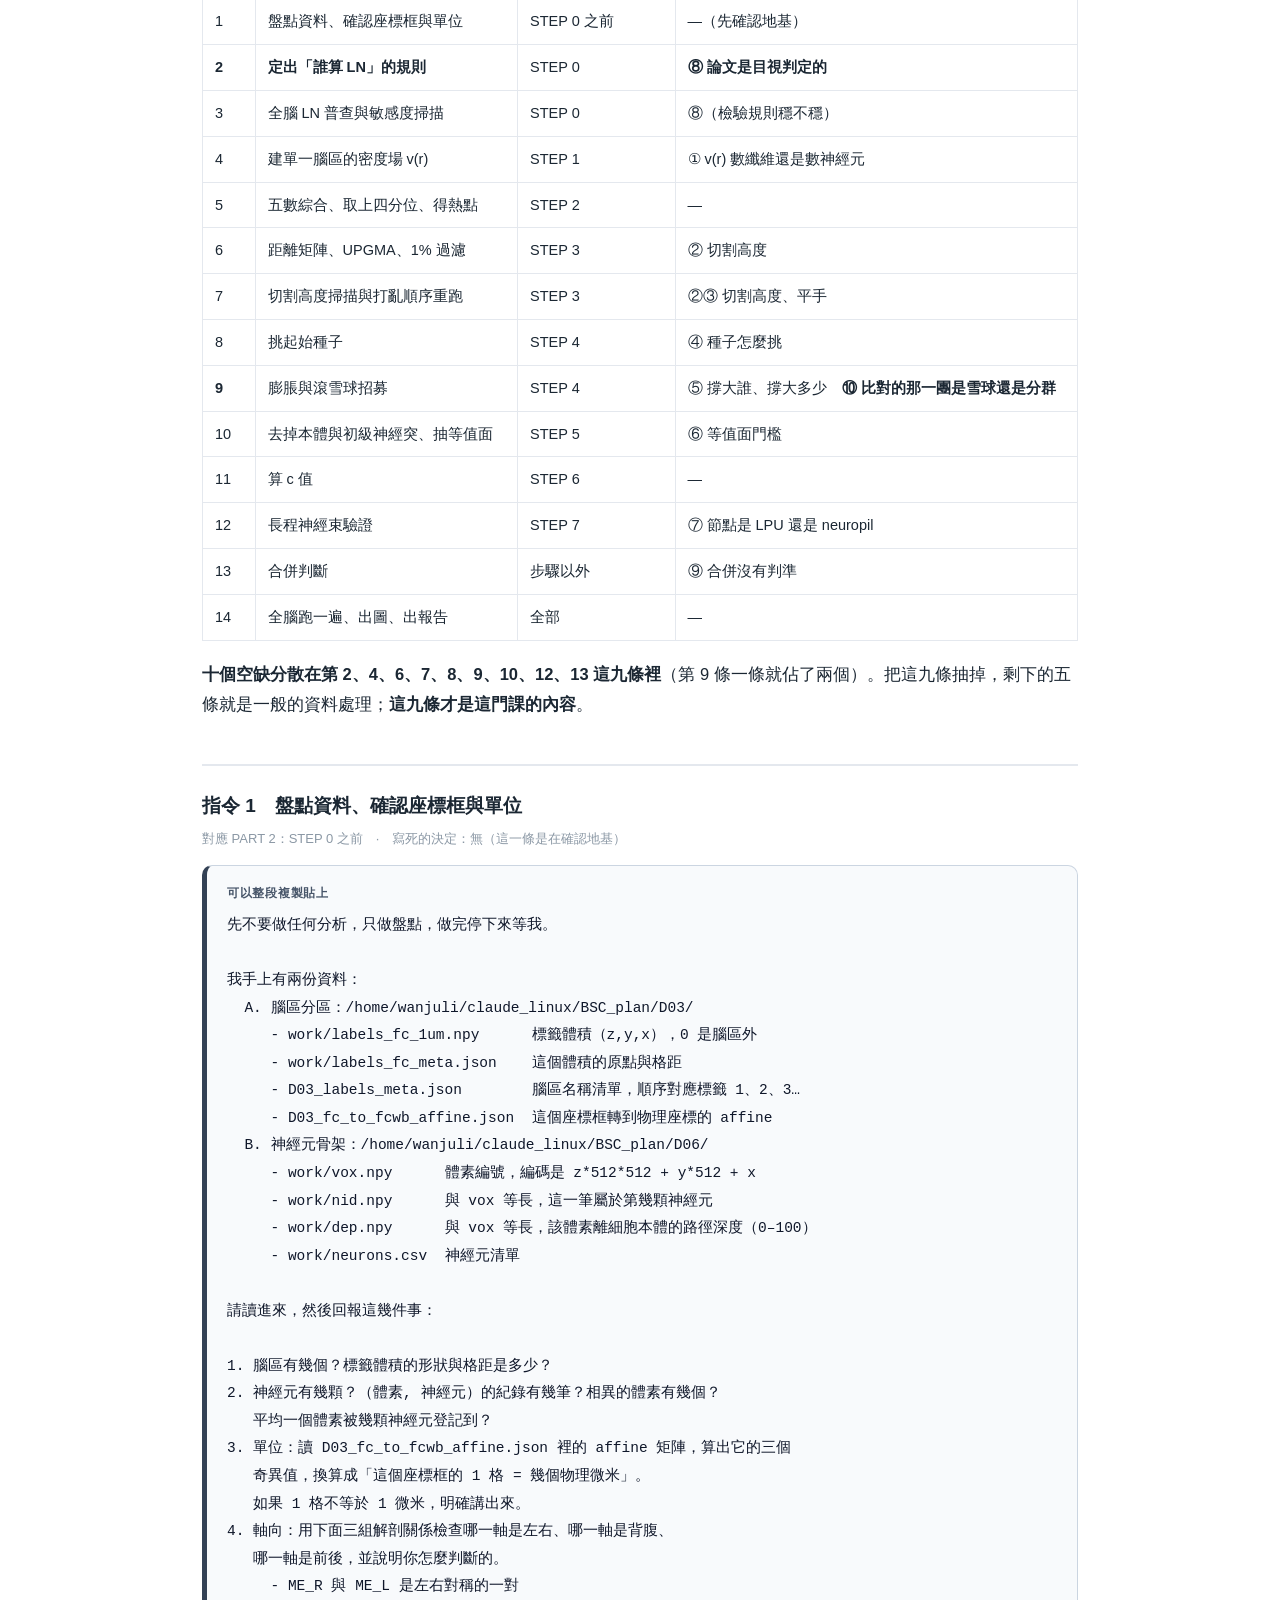
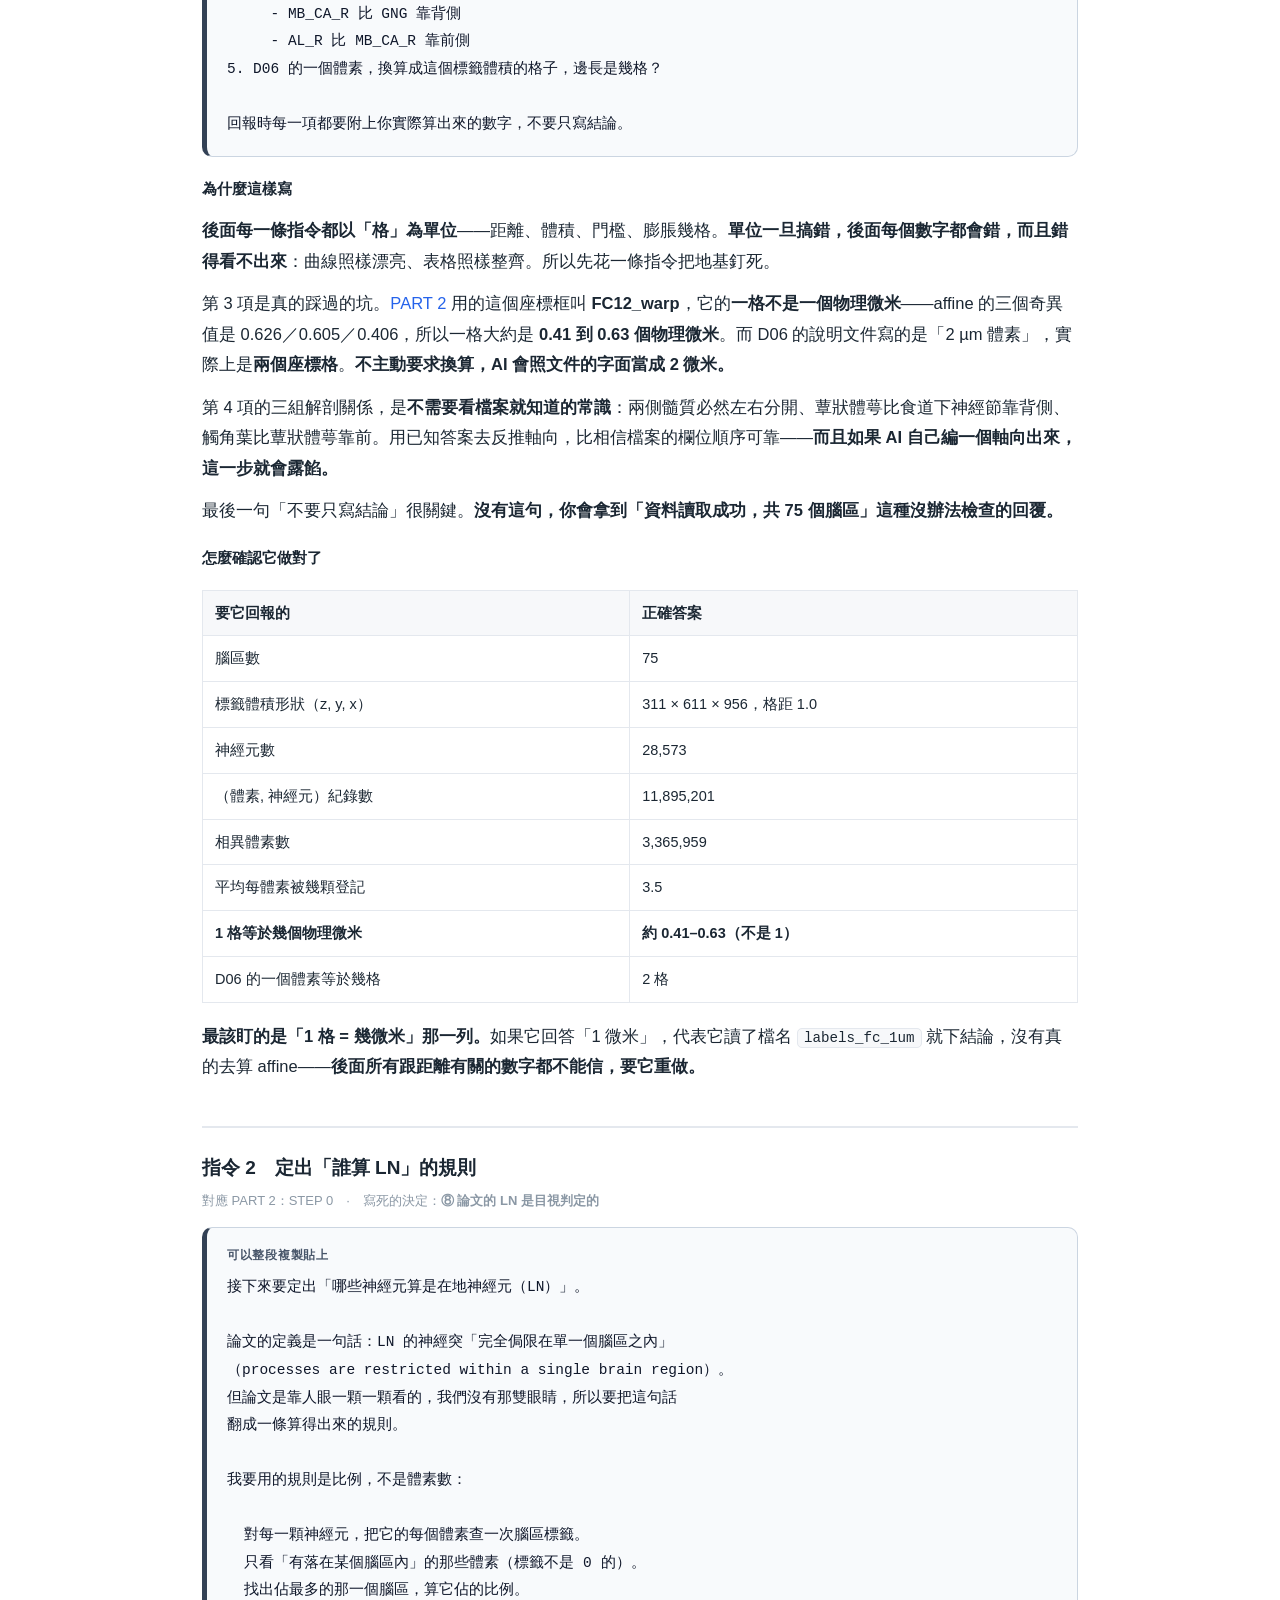
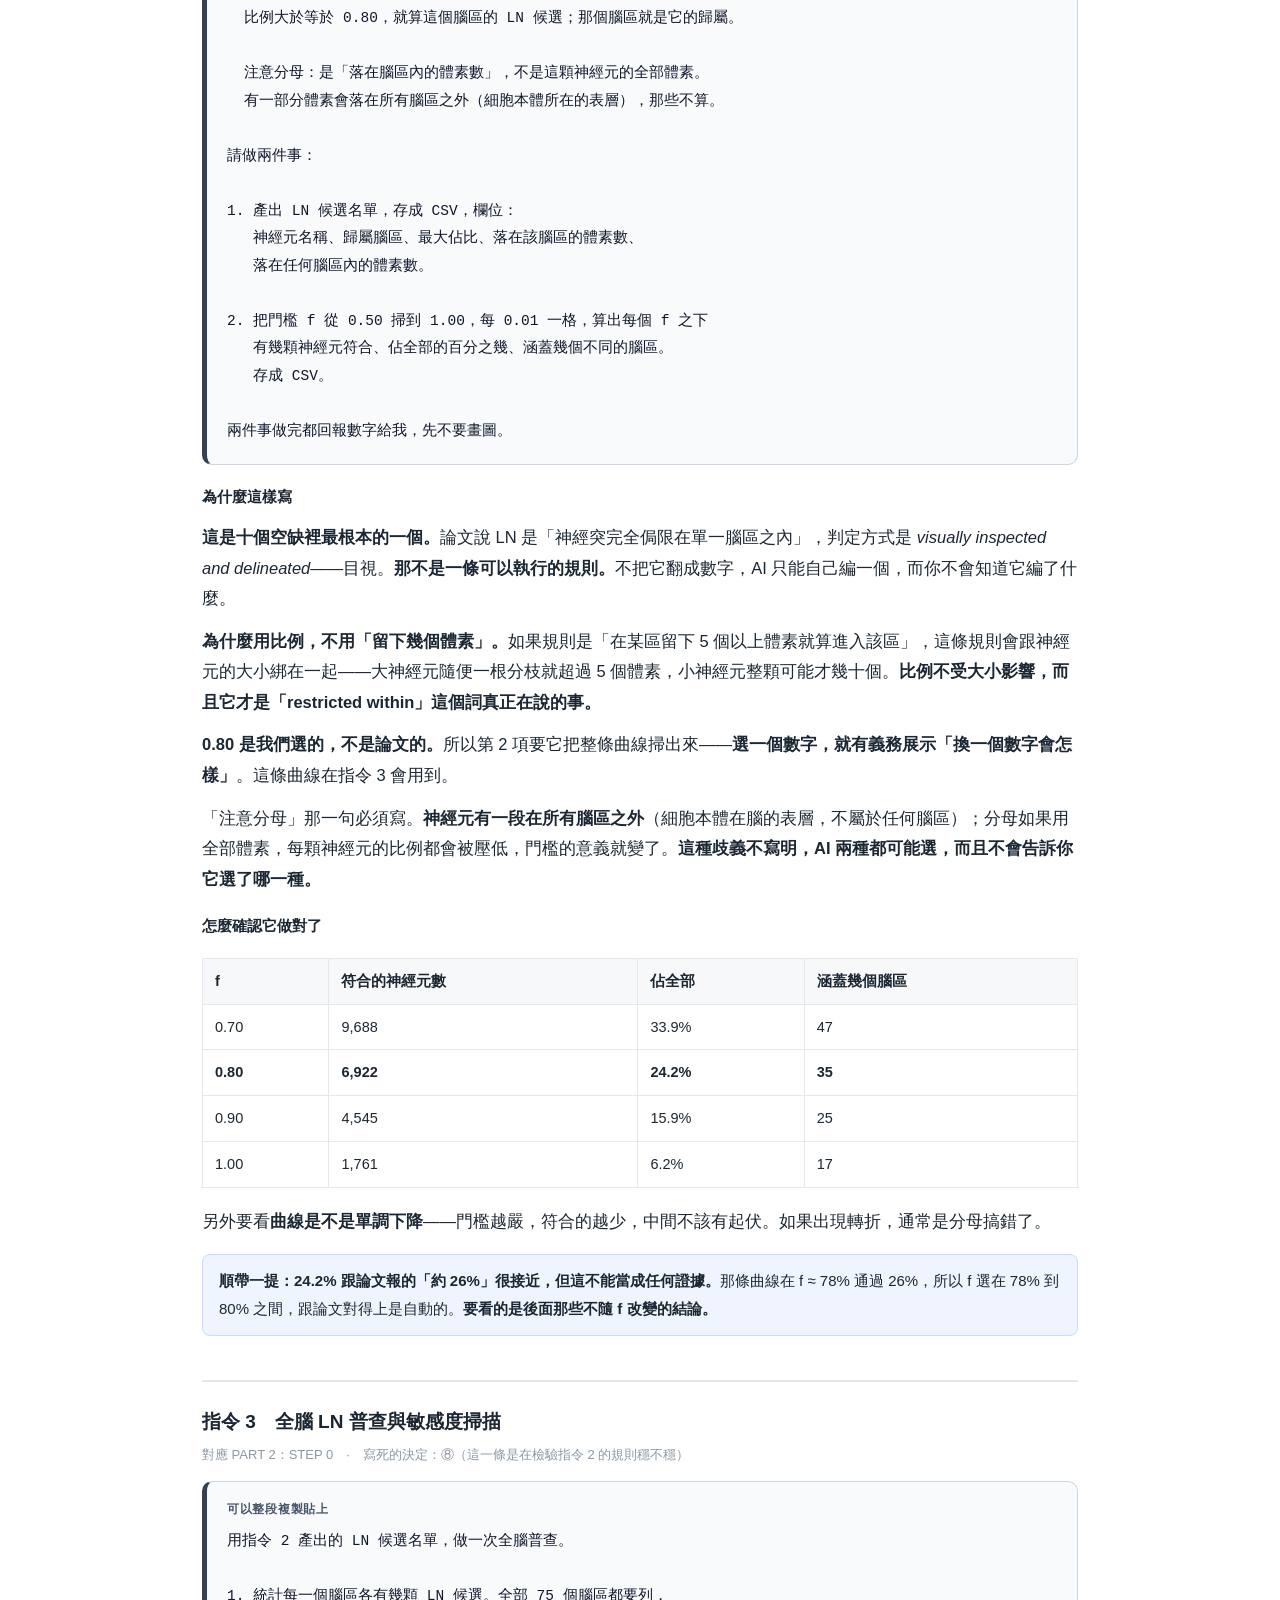
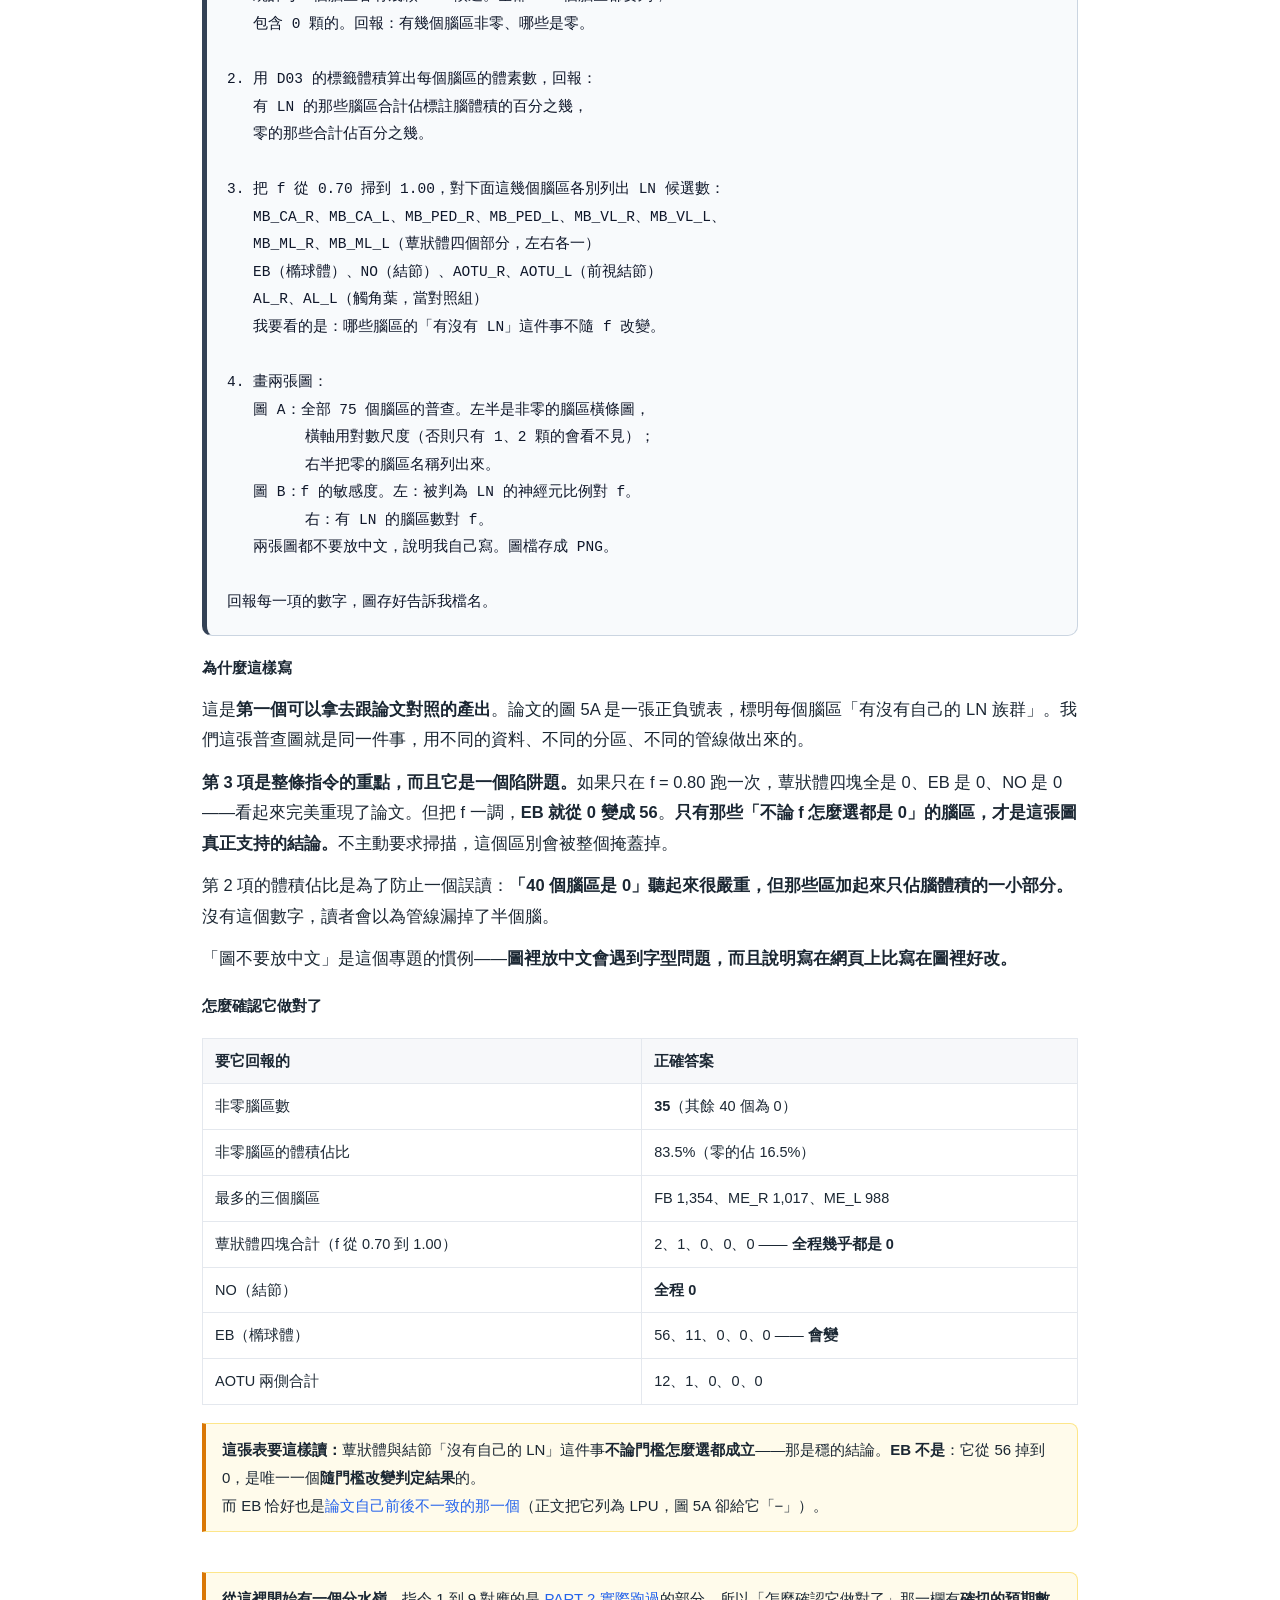
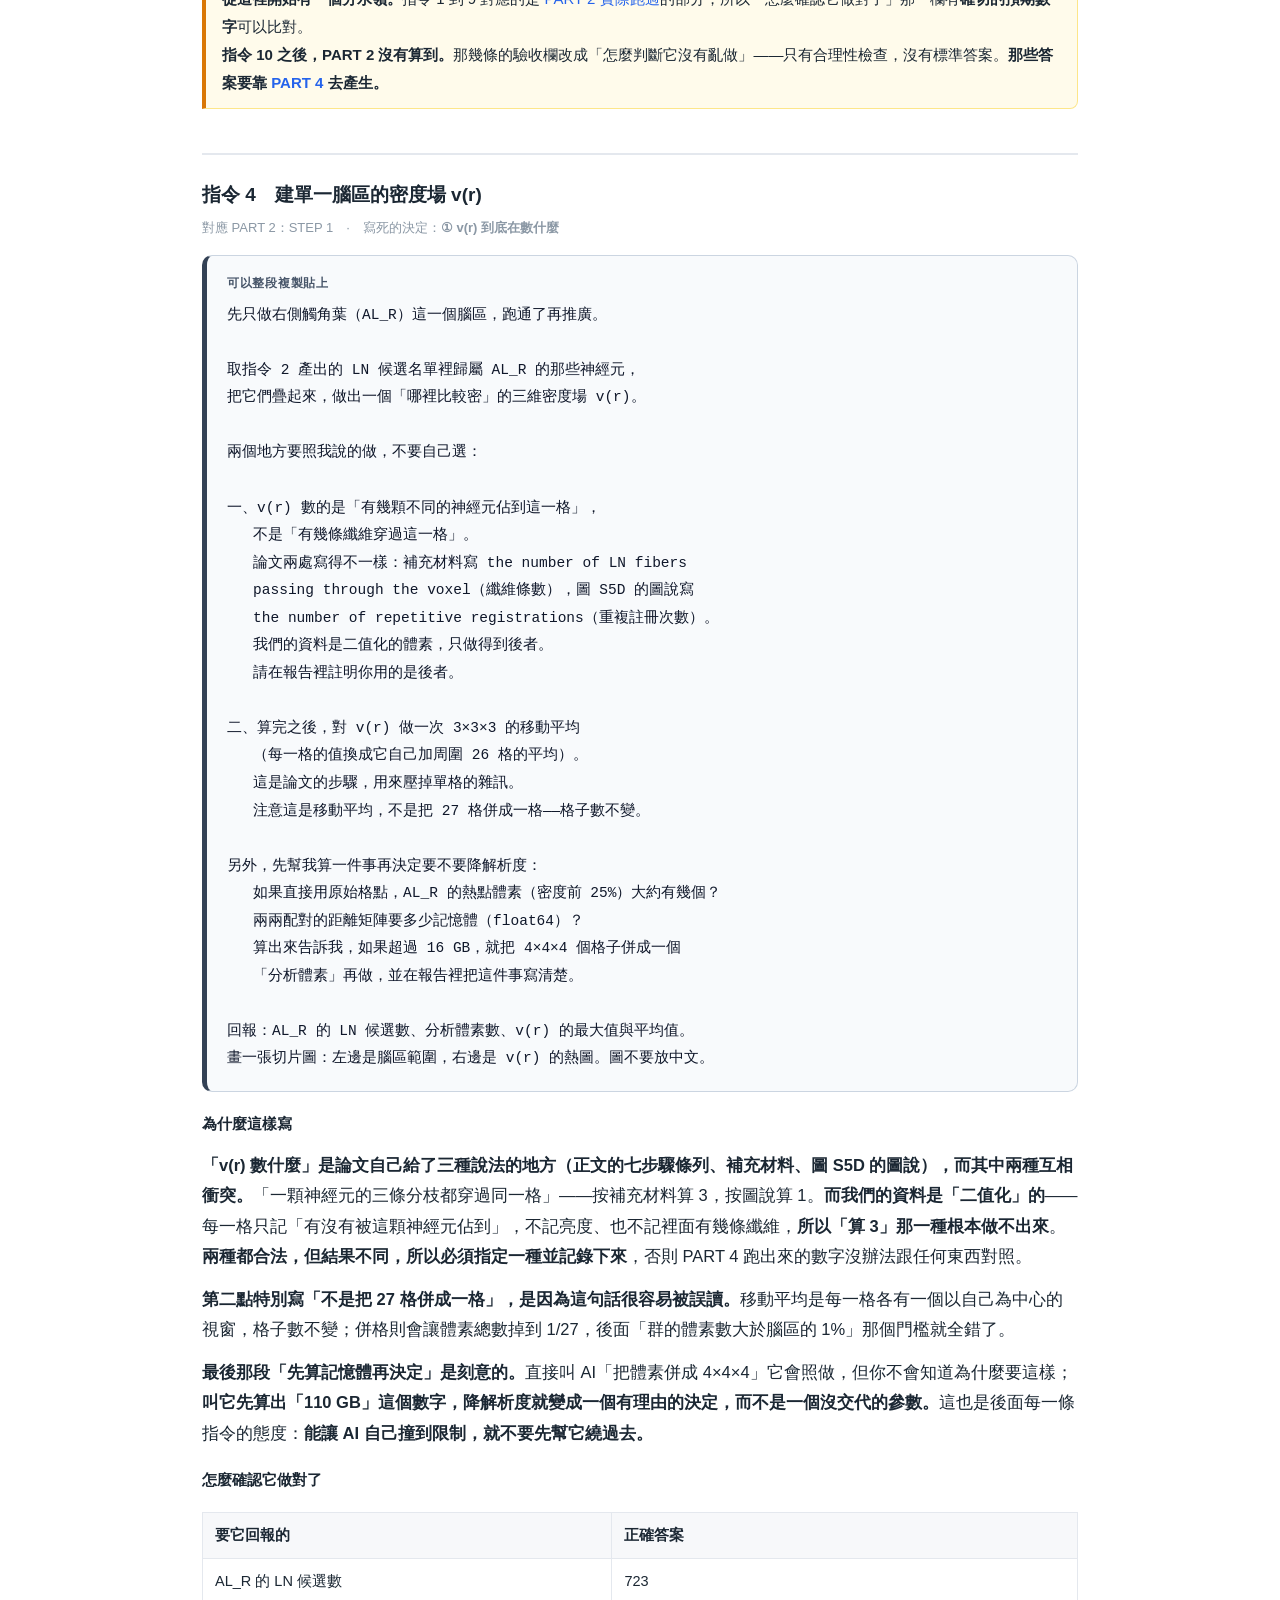
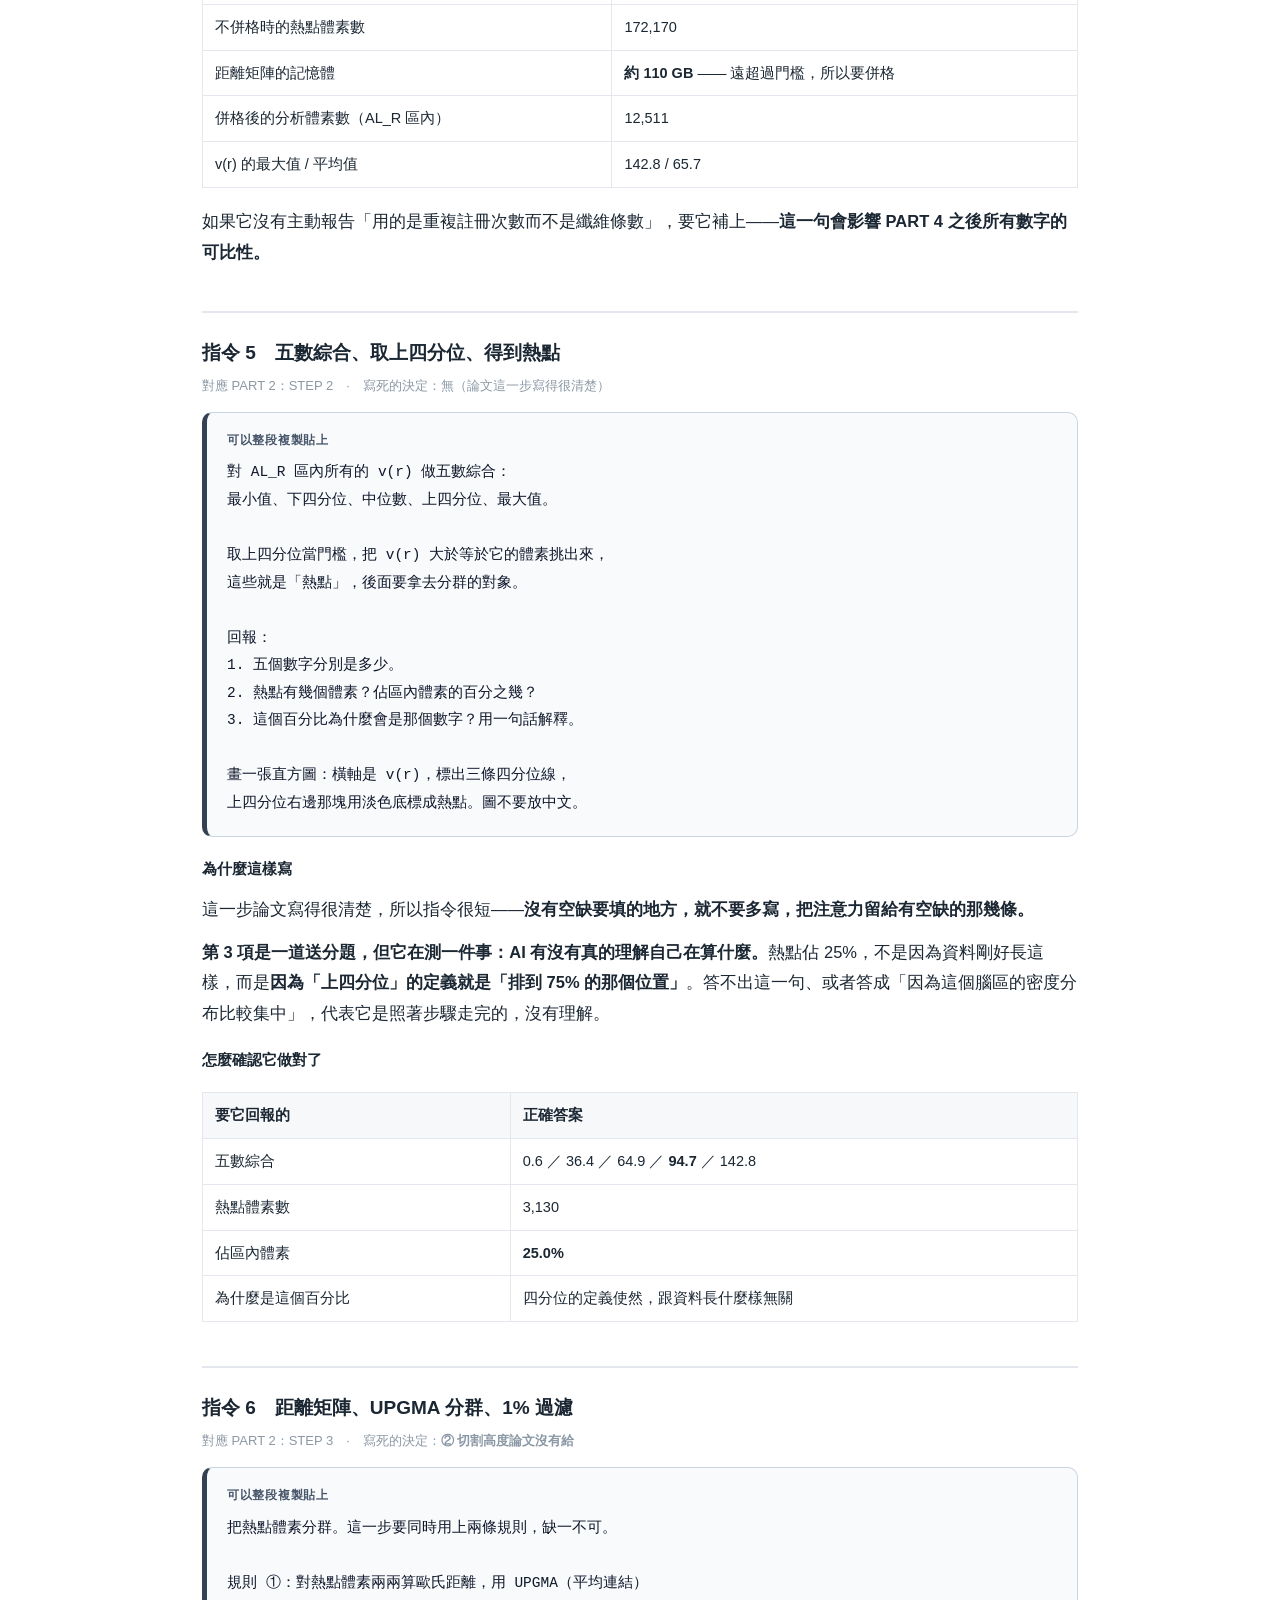
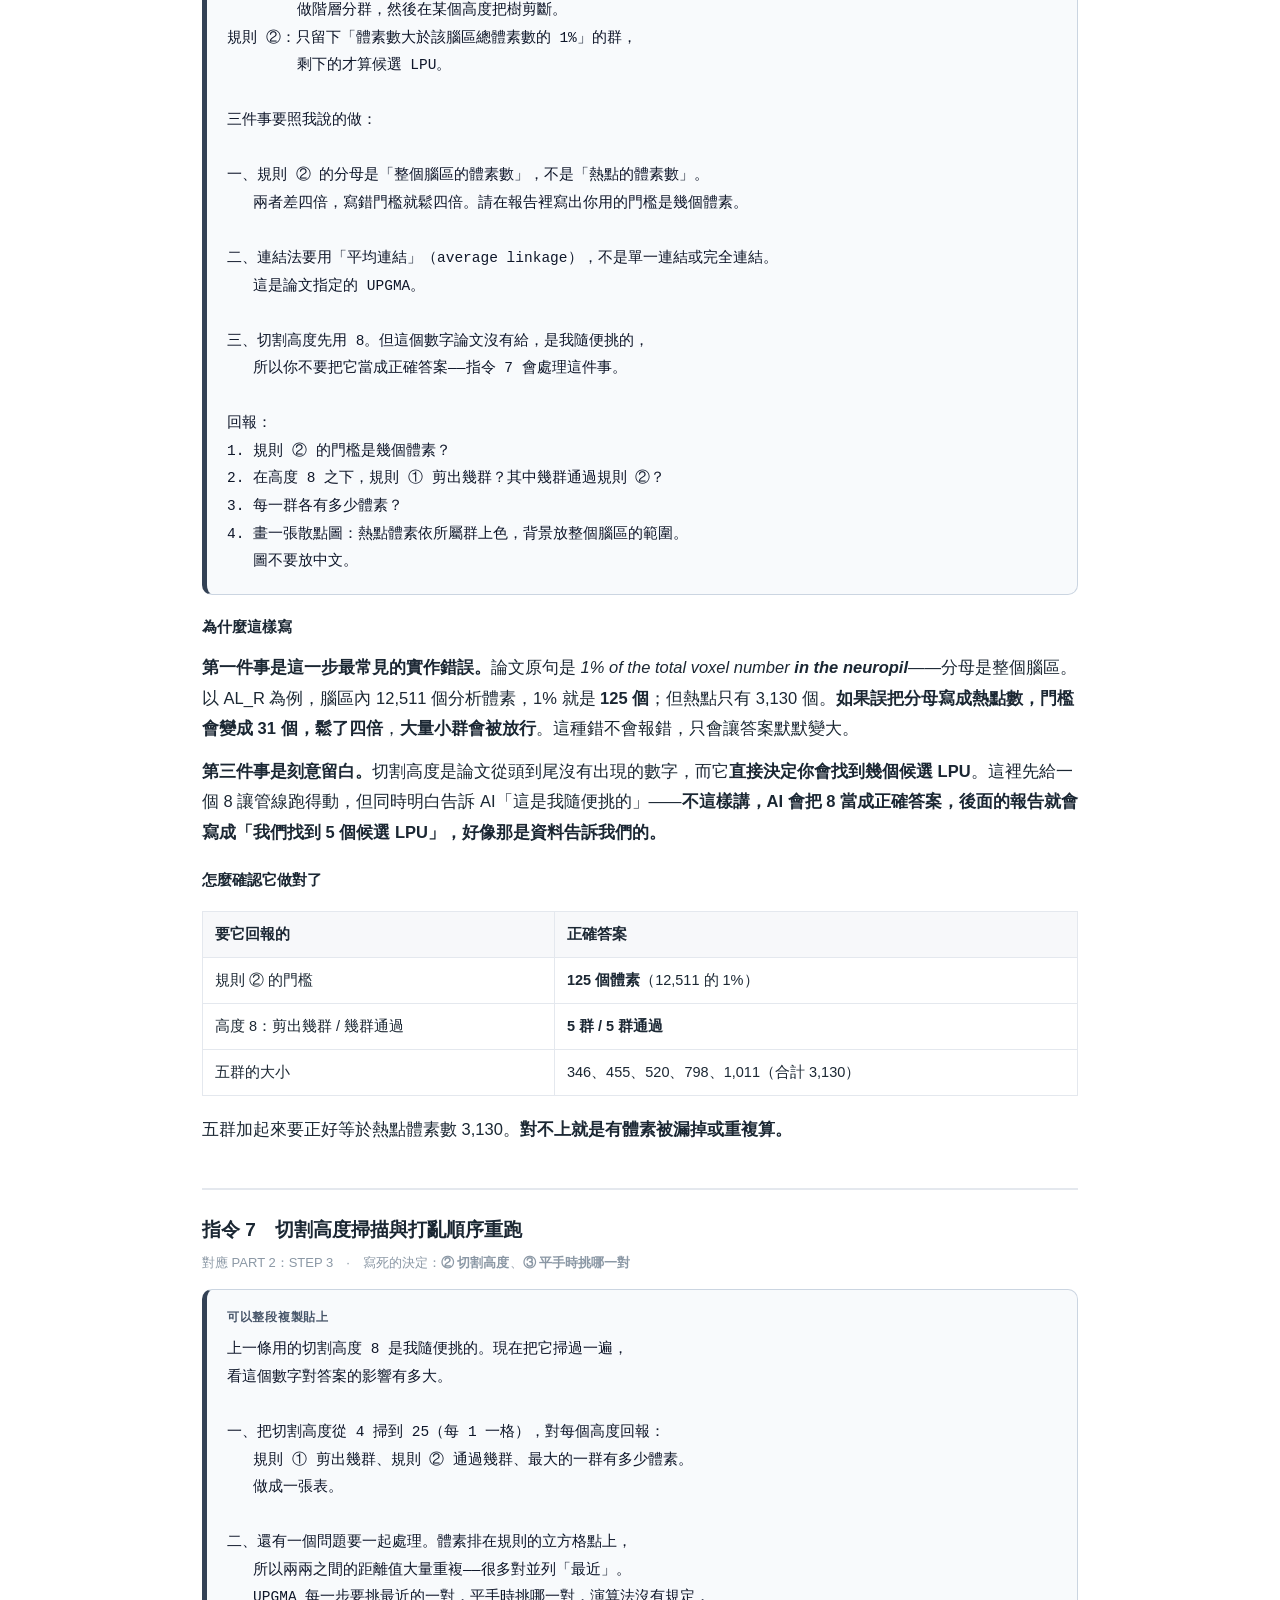
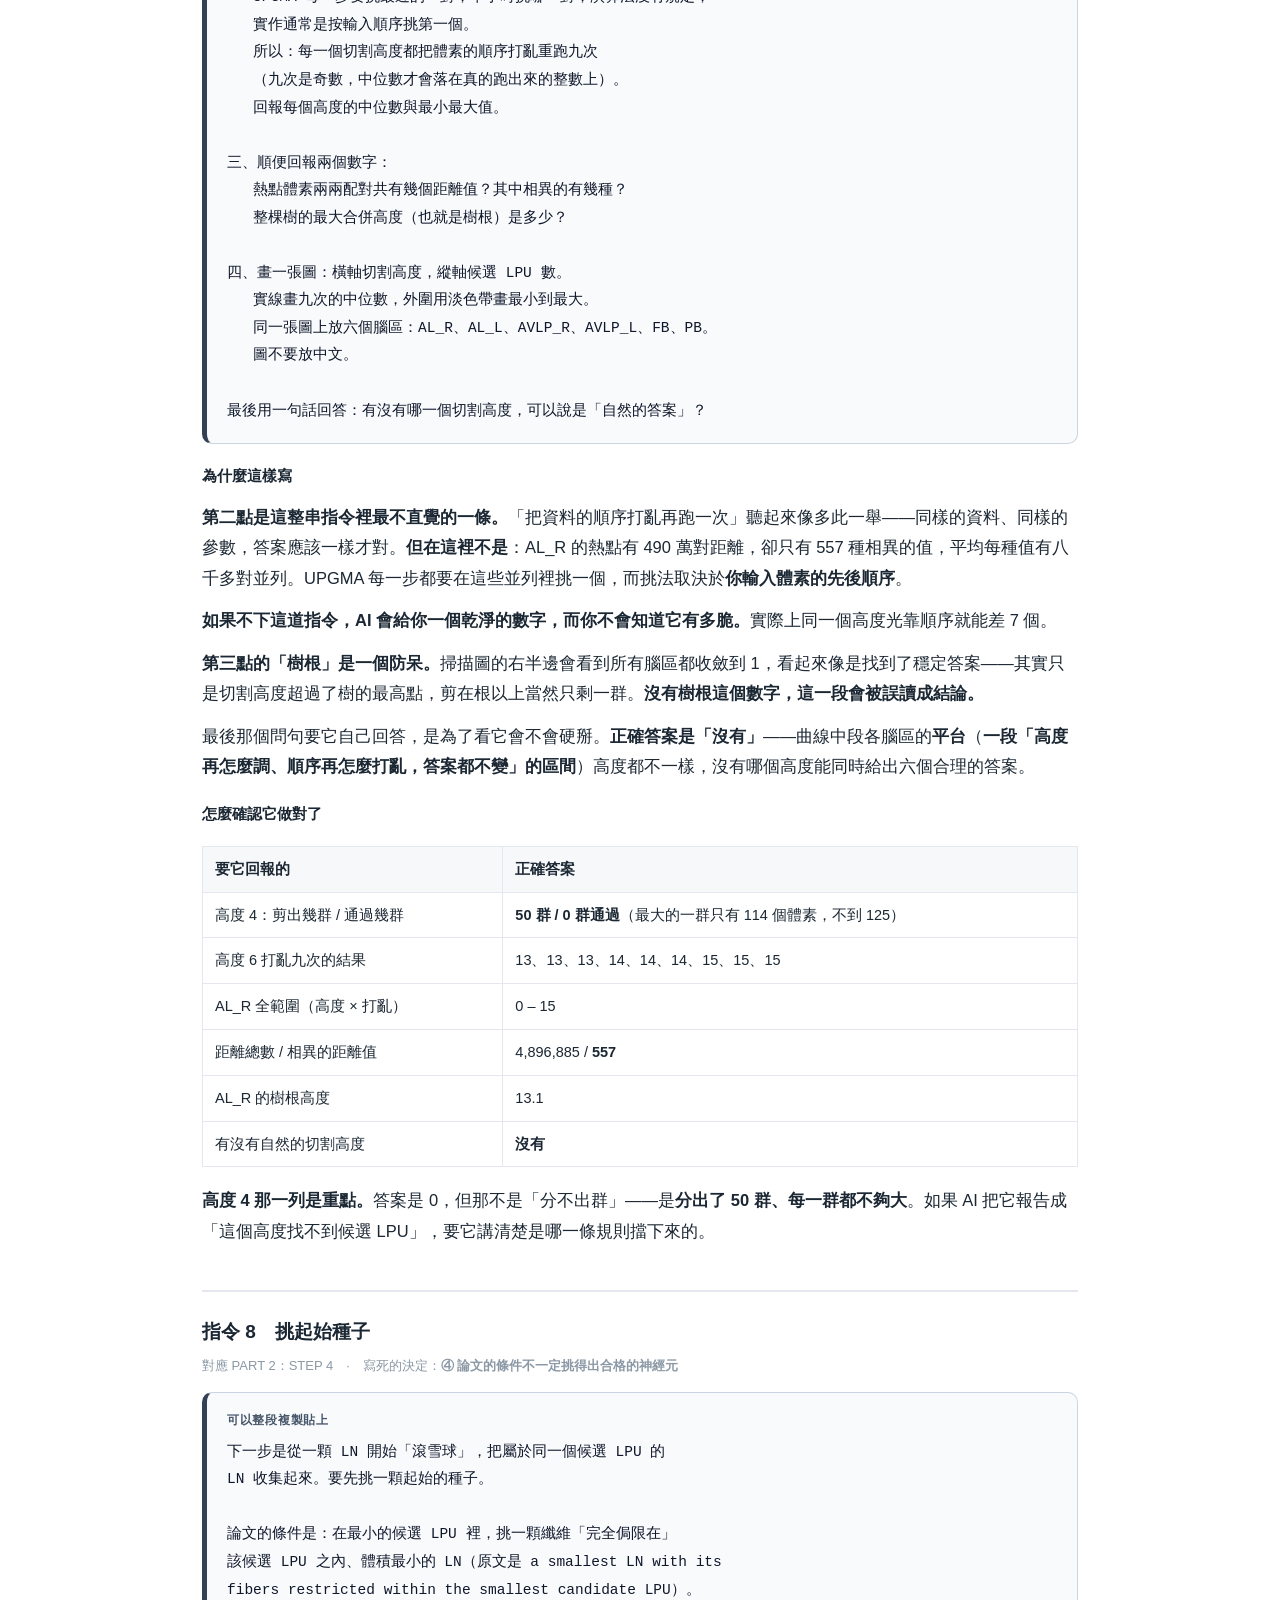
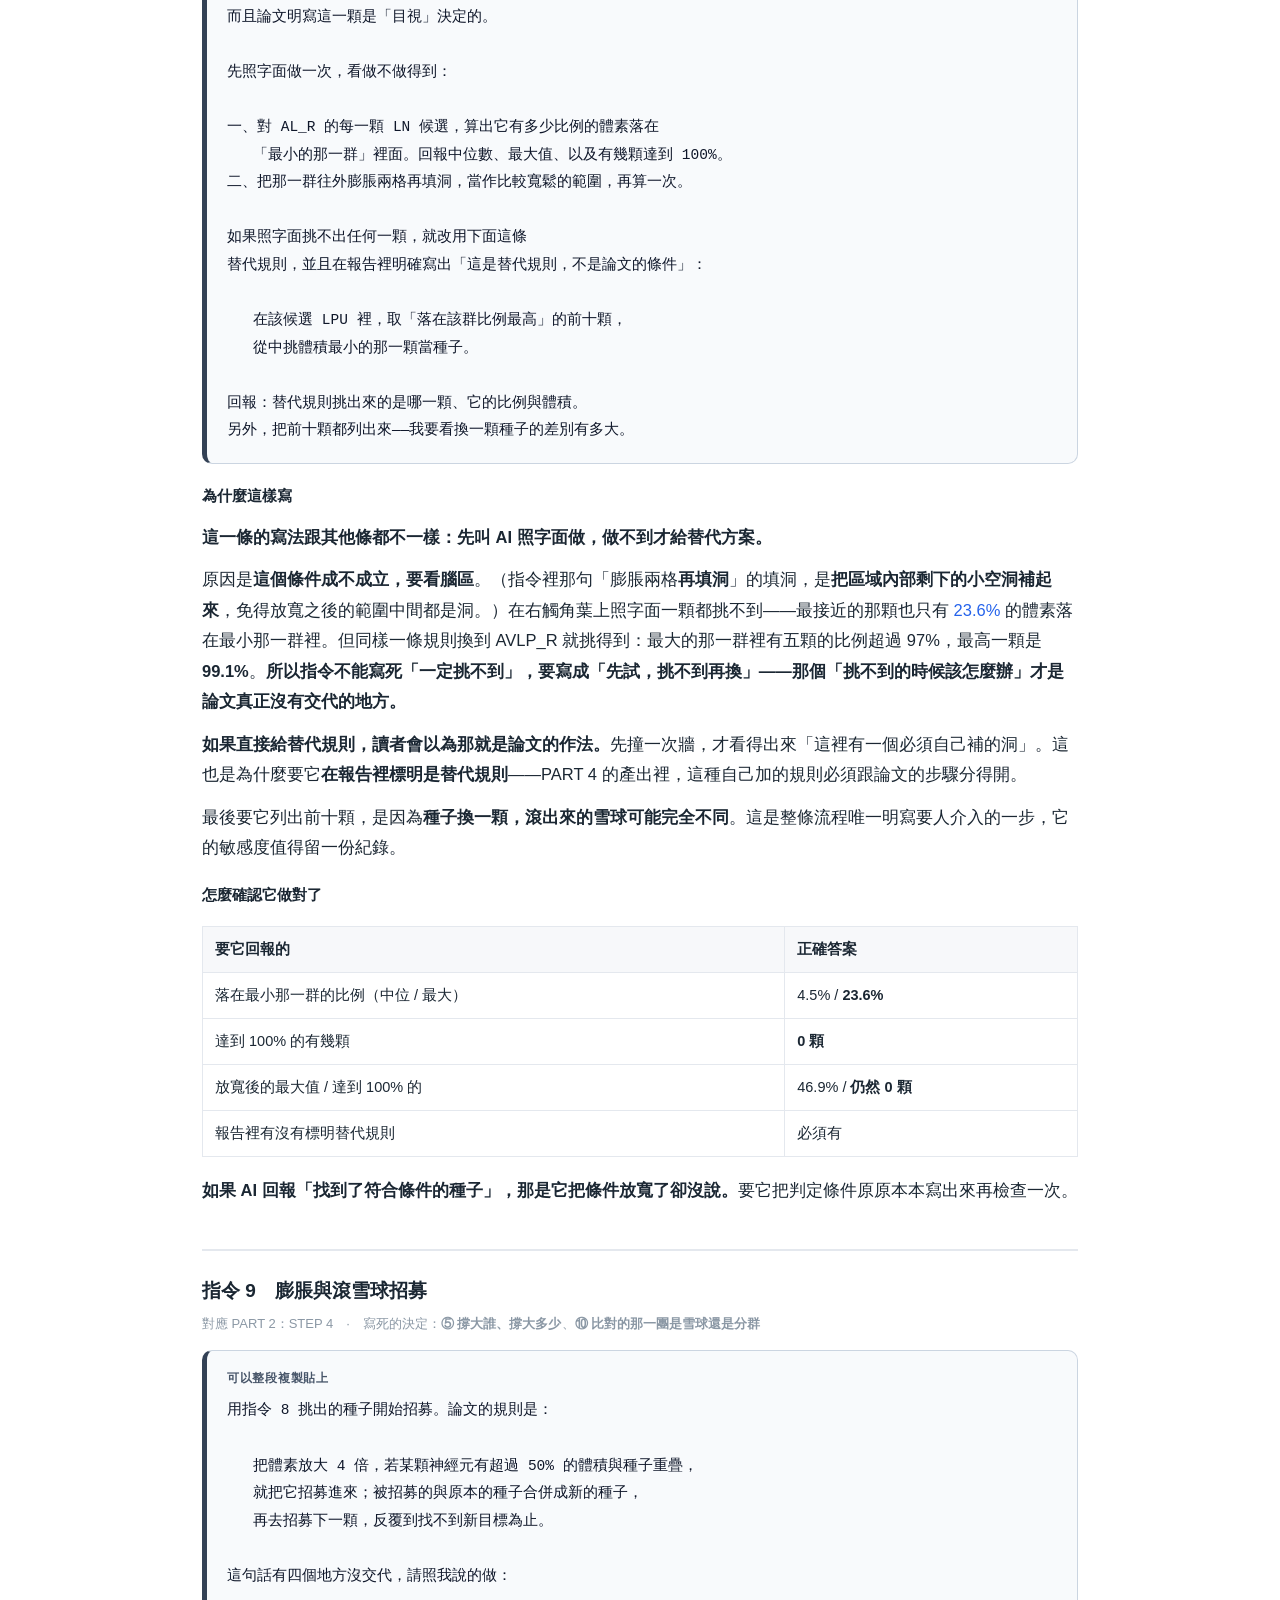
==== commit 21d5127e: "用 PART 1、2 的標準掃 PART 3：四個術語在這一頁沒定義過 - 靶、平台、二值化、填洞：讀者若從 PART 3 進來就卡住。原則是 <pre> 裡要   複製貼給 AI 的指令一個字都不改" ====
--- a/agent-prompts.html
+++ b/agent-prompts.html
@@ -67,7 +67,7 @@
     <tr><td>6</td><td>距離矩陣、UPGMA、1% 過濾</td><td>STEP 3</td><td>② 切割高度</td></tr>
     <tr><td>7</td><td>切割高度掃描與打亂順序重跑</td><td>STEP 3</td><td>②③ 切割高度、平手</td></tr>
     <tr><td>8</td><td>挑起始種子</td><td>STEP 4</td><td>④ 種子怎麼挑</td></tr>
-    <tr><td><b>9</b></td><td>膨脹與滾雪球招募</td><td>STEP 4</td><td>⑤ 撐大誰、撐大多少　<b>⑩ 靶是雪球還是分群</b></td></tr>
+    <tr><td><b>9</b></td><td>膨脹與滾雪球招募</td><td>STEP 4</td><td>⑤ 撐大誰、撐大多少　<b>⑩ 比對的那一團是雪球還是分群</b></td></tr>
     <tr><td>10</td><td>去掉本體與初級神經突、抽等值面</td><td>STEP 5</td><td>⑥ 等值面門檻</td></tr>
     <tr><td>11</td><td>算 c 值</td><td>STEP 6</td><td>—</td></tr>
     <tr><td>12</td><td>長程神經束驗證</td><td>STEP 7</td><td>⑦ 節點是 LPU 還是 neuropil</td></tr>
@@ -303,7 +303,7 @@
   </div>
 
   <h4>為什麼這樣寫</h4>
-  <p><b>「v(r) 數什麼」是論文自己給了三種說法的地方（正文的七步驟條列、補充材料、圖 S5D 的圖說），而其中兩種互相衝突。</b>「一顆神經元的三條分枝都穿過同一格」——按補充材料算 3，按圖說算 1。<b>兩種都合法，但結果不同，所以必須指定一種並記錄下來</b>，否則 PART 4 跑出來的數字沒辦法跟任何東西對照。</p>
+  <p><b>「v(r) 數什麼」是論文自己給了三種說法的地方（正文的七步驟條列、補充材料、圖 S5D 的圖說），而其中兩種互相衝突。</b>「一顆神經元的三條分枝都穿過同一格」——按補充材料算 3，按圖說算 1。<b>而我們的資料是「二值化」的</b>——每一格只記「有沒有被這顆神經元佔到」，不記亮度、也不記裡面有幾條纖維，<b>所以「算 3」那一種根本做不出來</b>。<b>兩種都合法，但結果不同，所以必須指定一種並記錄下來</b>，否則 PART 4 跑出來的數字沒辦法跟任何東西對照。</p>
 
   <p><b>第二點特別寫「不是把 27 格併成一格」，是因為這句話很容易被誤讀。</b>移動平均是每一格各有一個以自己為中心的視窗，格子數不變；併格則會讓體素總數掉到 1/27，後面「群的體素數大於腦區的 1%」那個門檻就全錯了。</p>
 
@@ -444,7 +444,7 @@
 
   <p><b>第三點的「樹根」是一個防呆。</b>掃描圖的右半邊會看到所有腦區都收斂到 1，看起來像是找到了穩定答案——其實只是切割高度超過了樹的最高點，剪在根以上當然只剩一群。<b>沒有樹根這個數字，這一段會被誤讀成結論。</b></p>
 
-  <p>最後那個問句要它自己回答，是為了看它會不會硬掰。<b>正確答案是「沒有」</b>——曲線中段各腦區的平台高度都不一樣，沒有哪個高度能同時給出六個合理的答案。</p>
+  <p>最後那個問句要它自己回答，是為了看它會不會硬掰。<b>正確答案是「沒有」</b>——曲線中段各腦區的<b>平台</b>（<b>一段「高度再怎麼調、順序再怎麼打亂，答案都不變」的區間</b>）高度都不一樣，沒有哪個高度能同時給出六個合理的答案。</p>
 
   <h4>怎麼確認它做對了</h4>
   <div class="tblwrap"><table>
@@ -492,7 +492,7 @@
   <h4>為什麼這樣寫</h4>
   <p><b>這一條的寫法跟其他條都不一樣：先叫 AI 照字面做，做不到才給替代方案。</b></p>
 
-  <p>原因是<b>這個條件成不成立，要看腦區</b>。在右觸角葉上照字面一顆都挑不到——最接近的那顆也只有 <a href="how-to-draw-lpu.html#s4">23.6%</a> 的體素落在最小那一群裡。但同樣一條規則換到 AVLP_R 就挑得到：最大的那一群裡有五顆的比例超過 97%，最高一顆是 <b>99.1%</b>。<b>所以指令不能寫死「一定挑不到」，要寫成「先試，挑不到再換」——那個「挑不到的時候該怎麼辦」才是論文真正沒有交代的地方。</b></p>
+  <p>原因是<b>這個條件成不成立，要看腦區</b>。（指令裡那句「膨脹兩格<b>再填洞</b>」的填洞，是<b>把區域內部剩下的小空洞補起來</b>，免得放寬之後的範圍中間都是洞。）在右觸角葉上照字面一顆都挑不到——最接近的那顆也只有 <a href="how-to-draw-lpu.html#s4">23.6%</a> 的體素落在最小那一群裡。但同樣一條規則換到 AVLP_R 就挑得到：最大的那一群裡有五顆的比例超過 97%，最高一顆是 <b>99.1%</b>。<b>所以指令不能寫死「一定挑不到」，要寫成「先試，挑不到再換」——那個「挑不到的時候該怎麼辦」才是論文真正沒有交代的地方。</b></p>
 
   <p><b>如果直接給替代規則，讀者會以為那就是論文的作法。</b>先撞一次牆，才看得出來「這裡有一個必須自己補的洞」。這也是為什麼要它<b>在報告裡標明是替代規則</b>——PART 4 的產出裡，這種自己加的規則必須跟論文的步驟分得開。</p>
 
@@ -511,7 +511,7 @@
 
   <div class="cmd">
   <h3>指令 9　膨脹與滾雪球招募</h3>
-  <p class="meta">對應 PART 2：STEP 4　·　寫死的決定：<b>⑤ 撐大誰、撐大多少</b>、<b>⑩ 靶是雪球還是分群</b></p>
+  <p class="meta">對應 PART 2：STEP 4　·　寫死的決定：<b>⑤ 撐大誰、撐大多少</b>、<b>⑩ 比對的那一團是雪球還是分群</b></p>
 
   <div class="prompt">
     <p class="lbl">可以整段複製貼上</p>
@@ -557,7 +557,7 @@
   <h4>為什麼這樣寫</h4>
   <p><b>「把所有體素放大 4 倍」這句話，照字面做等於什麼都沒做。</b>判準是一個比例，整體放大時分子分母一起變大，比例不變。唯一說得通的讀法是形態學膨脹——把神經元佔的格子各自撐胖，讓原本擦身而過的兩條纖維產生交集。<b>這件事論文沒有講，得由你講。</b></p>
 
-  <p><b>第二點的「撐大誰」差別很大</b>：只撐大 target 的通過率是只撐大 source 的三倍多。而「兩邊都撐大、分母卻用原本體積」這個讀法會算出大於 1 的比例——<b>一個比例不可能超過 100%，那個讀法本身不成立。</b>不指定，AI 四種都可能選。</p>
+  <p><b>先分清楚兩個角色</b>：<b>source</b> 是「已經收進來的那一團」（起點是那顆種子，每收一顆就併進來），<b>target</b> 是<b>正在被檢查的那一顆 LN</b>——50% 的分母就是它的體積。（<a href="how-to-draw-lpu.html#s4">PART 2 的 STEP 4</a> 有完整說明。）<b>第二點的「撐大誰」差別很大</b>：只撐大 target 的通過率是只撐大 source 的三倍多。而「兩邊都撐大、分母卻用原本體積」這個讀法會算出大於 1 的比例——<b>一個比例不可能超過 100%，那個讀法本身不成立。</b>不指定，AI 四種都可能選。</p>
 
   <p><b>那個敏感度檢查是為了讓「為什麼要膨脹」變成看得見的事。</b>不膨脹時最大重疊率只有 0.10，<b>沒有任何一對過得了 50%——雪球一顆都招募不到，這一步當場停住</b>。膨脹不是在微調結果，是在讓步驟成立。</p>
 
@@ -568,7 +568,7 @@
     <tr><th>撐大幾格</th><th>重疊率中位</th><th>最大</th><th>超過 50%</th></tr>
     <tr><td><b>0（不膨脹）</b></td><td>0.015</td><td><b>0.10</b></td><td><b>0.00%</b></td></tr>
     <tr><td>1</td><td>0.092</td><td>0.35</td><td>0.00%</td></tr>
-    <tr><td>2</td><td>0.238</td><td>0.68</td><td>5.9%</td></tr>
+    <tr style="background:rgba(34,197,94,.07)"><td><b>2</b>　<b style="color:#15803d">← 指令指定用這個</b></td><td>0.238</td><td>0.68</td><td>5.9%</td></tr>
     <tr><td>3</td><td>0.398</td><td>0.90</td><td>35.2%</td></tr>
   </table></div>
   <p>另外撐大 1、2、3 格的體積倍率應該是 <b>6.2、16.9、29.7</b>。<b>如果它回報「撐大到 4 倍體積」，代表它沒發現最小的一步就已經跳過 4 倍了。</b></p>
